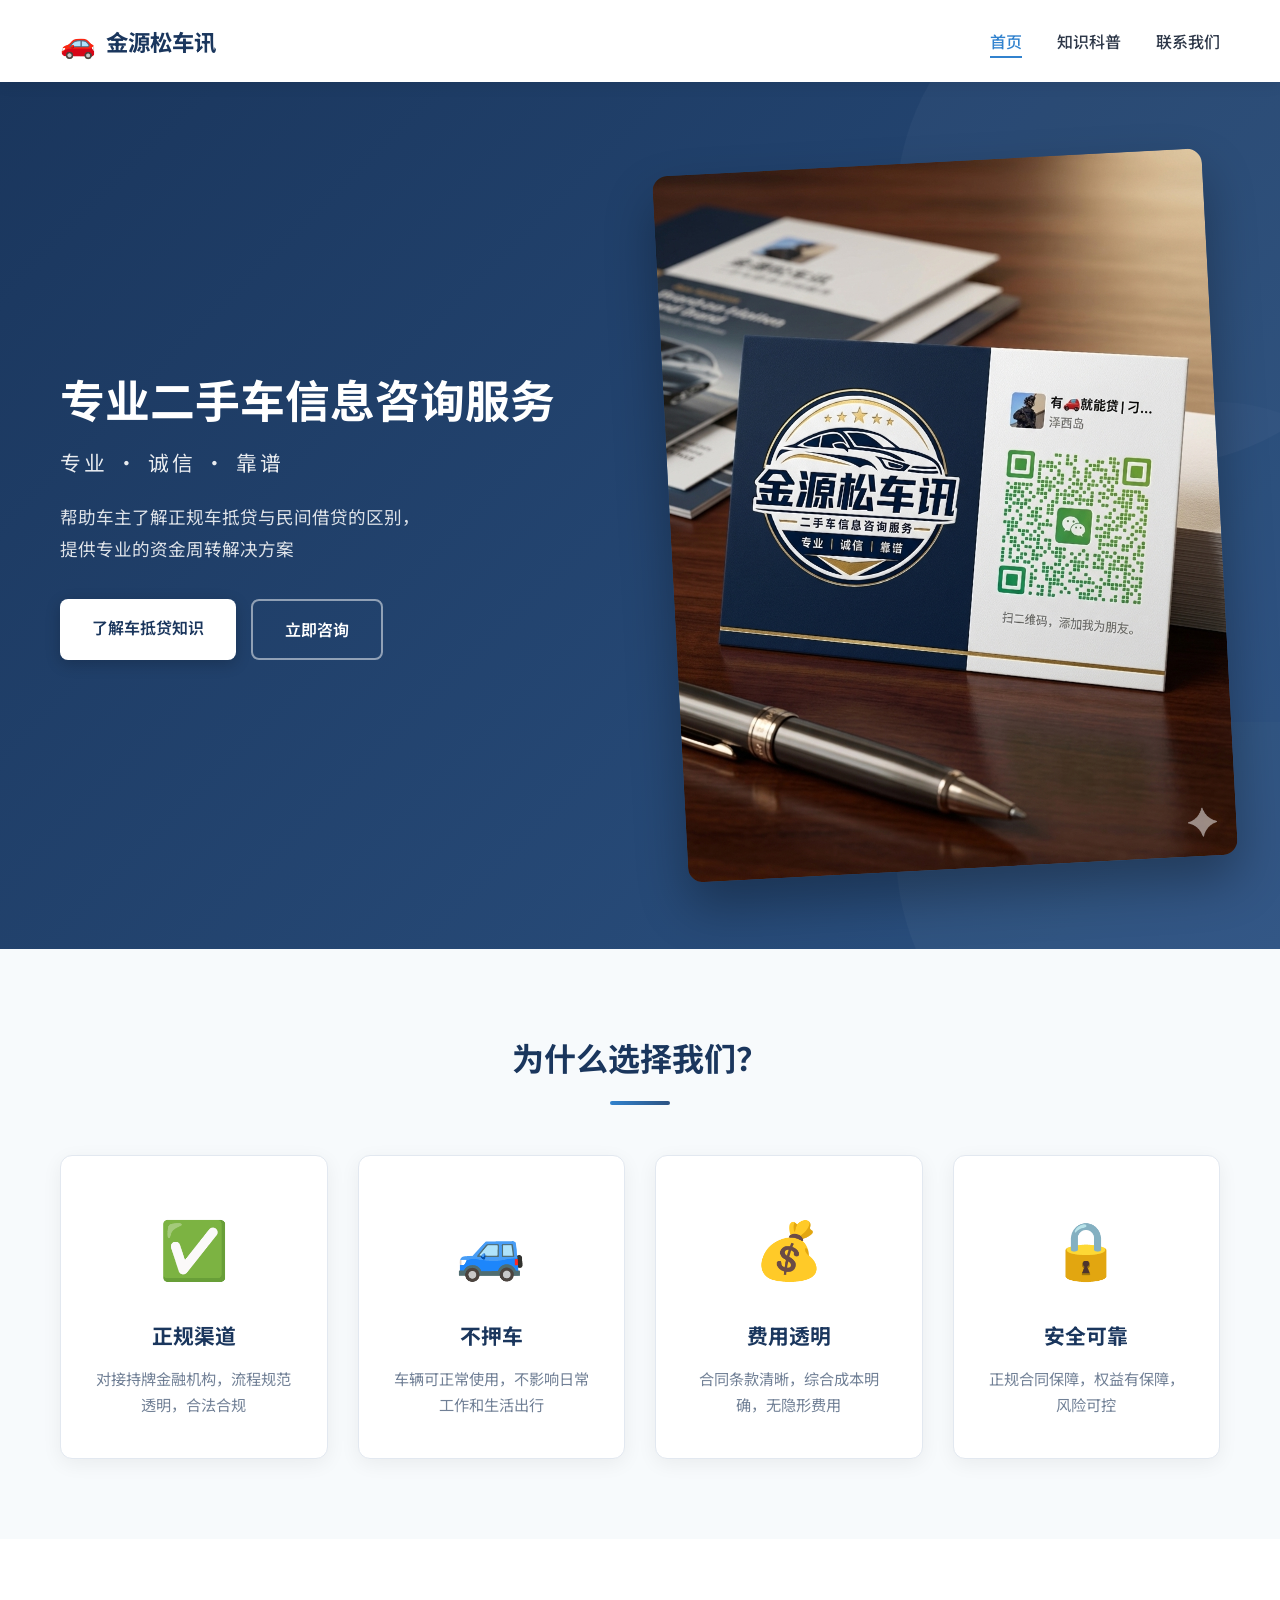
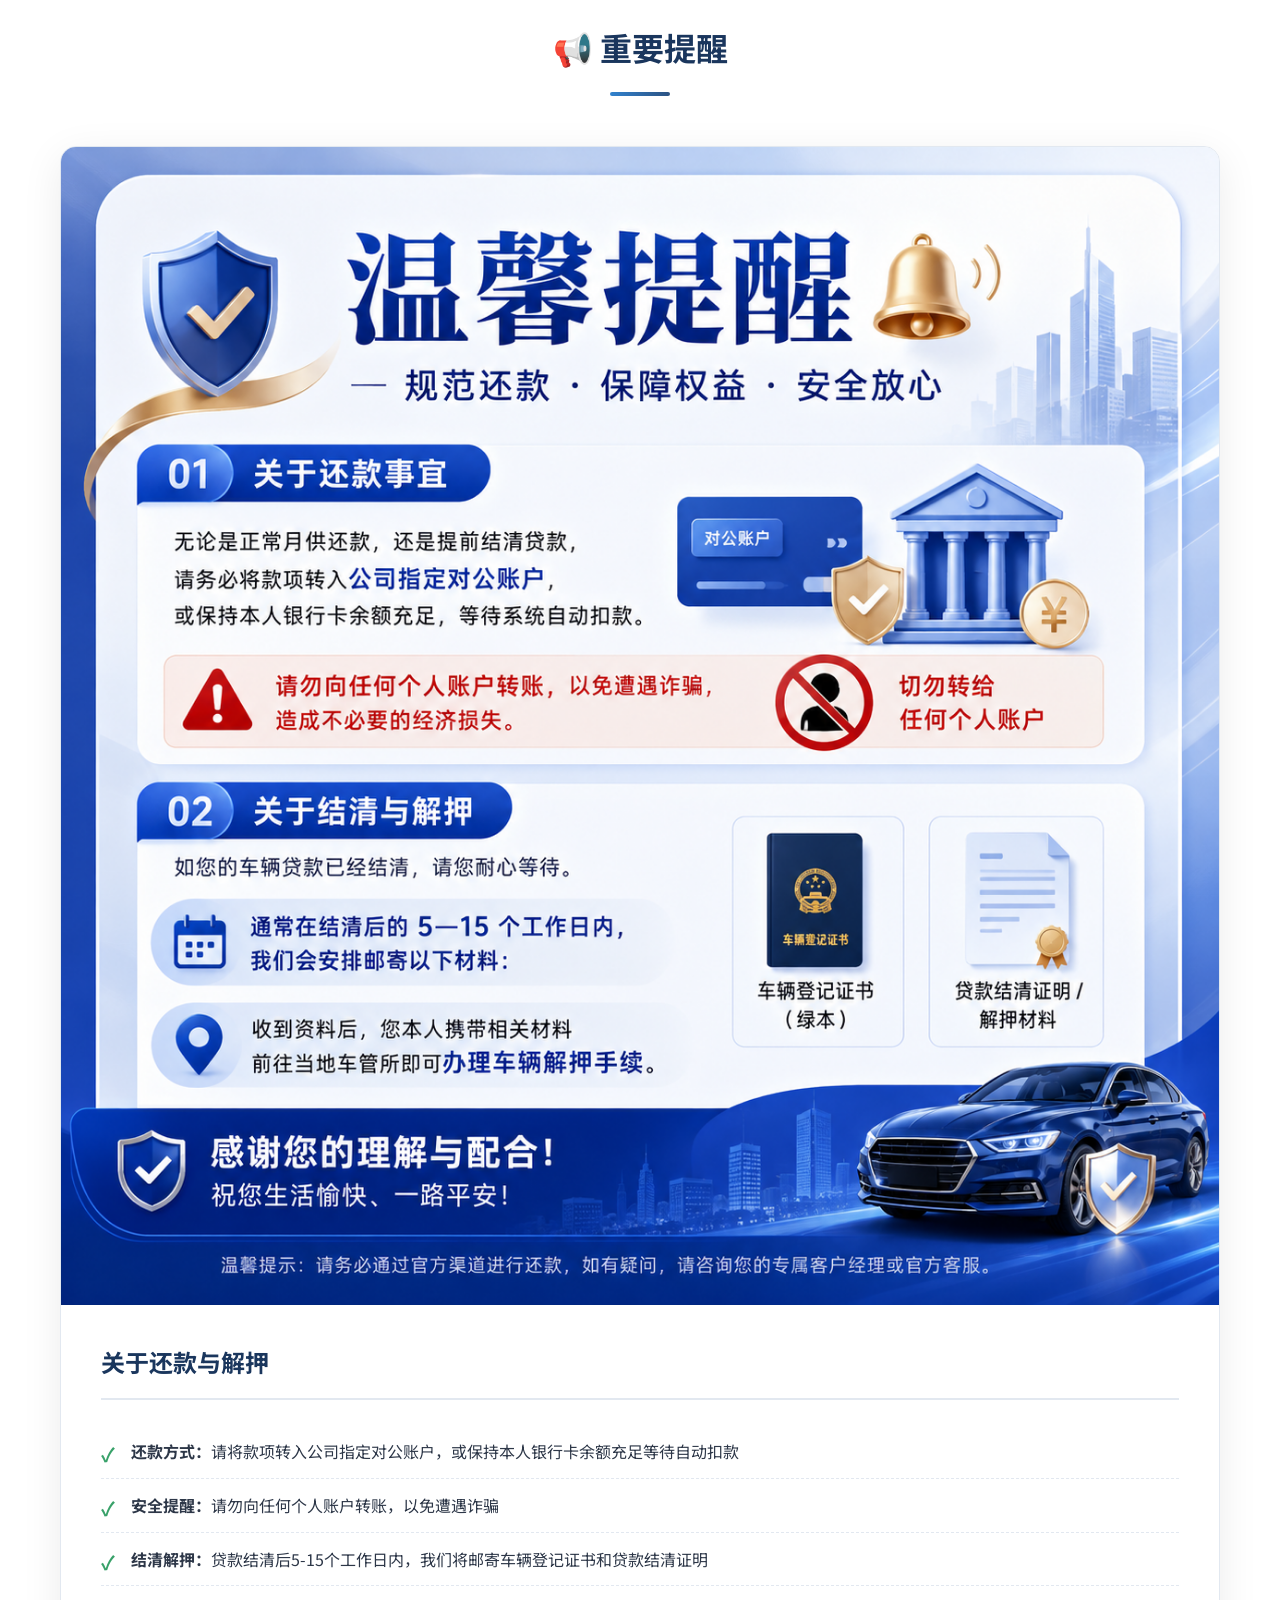
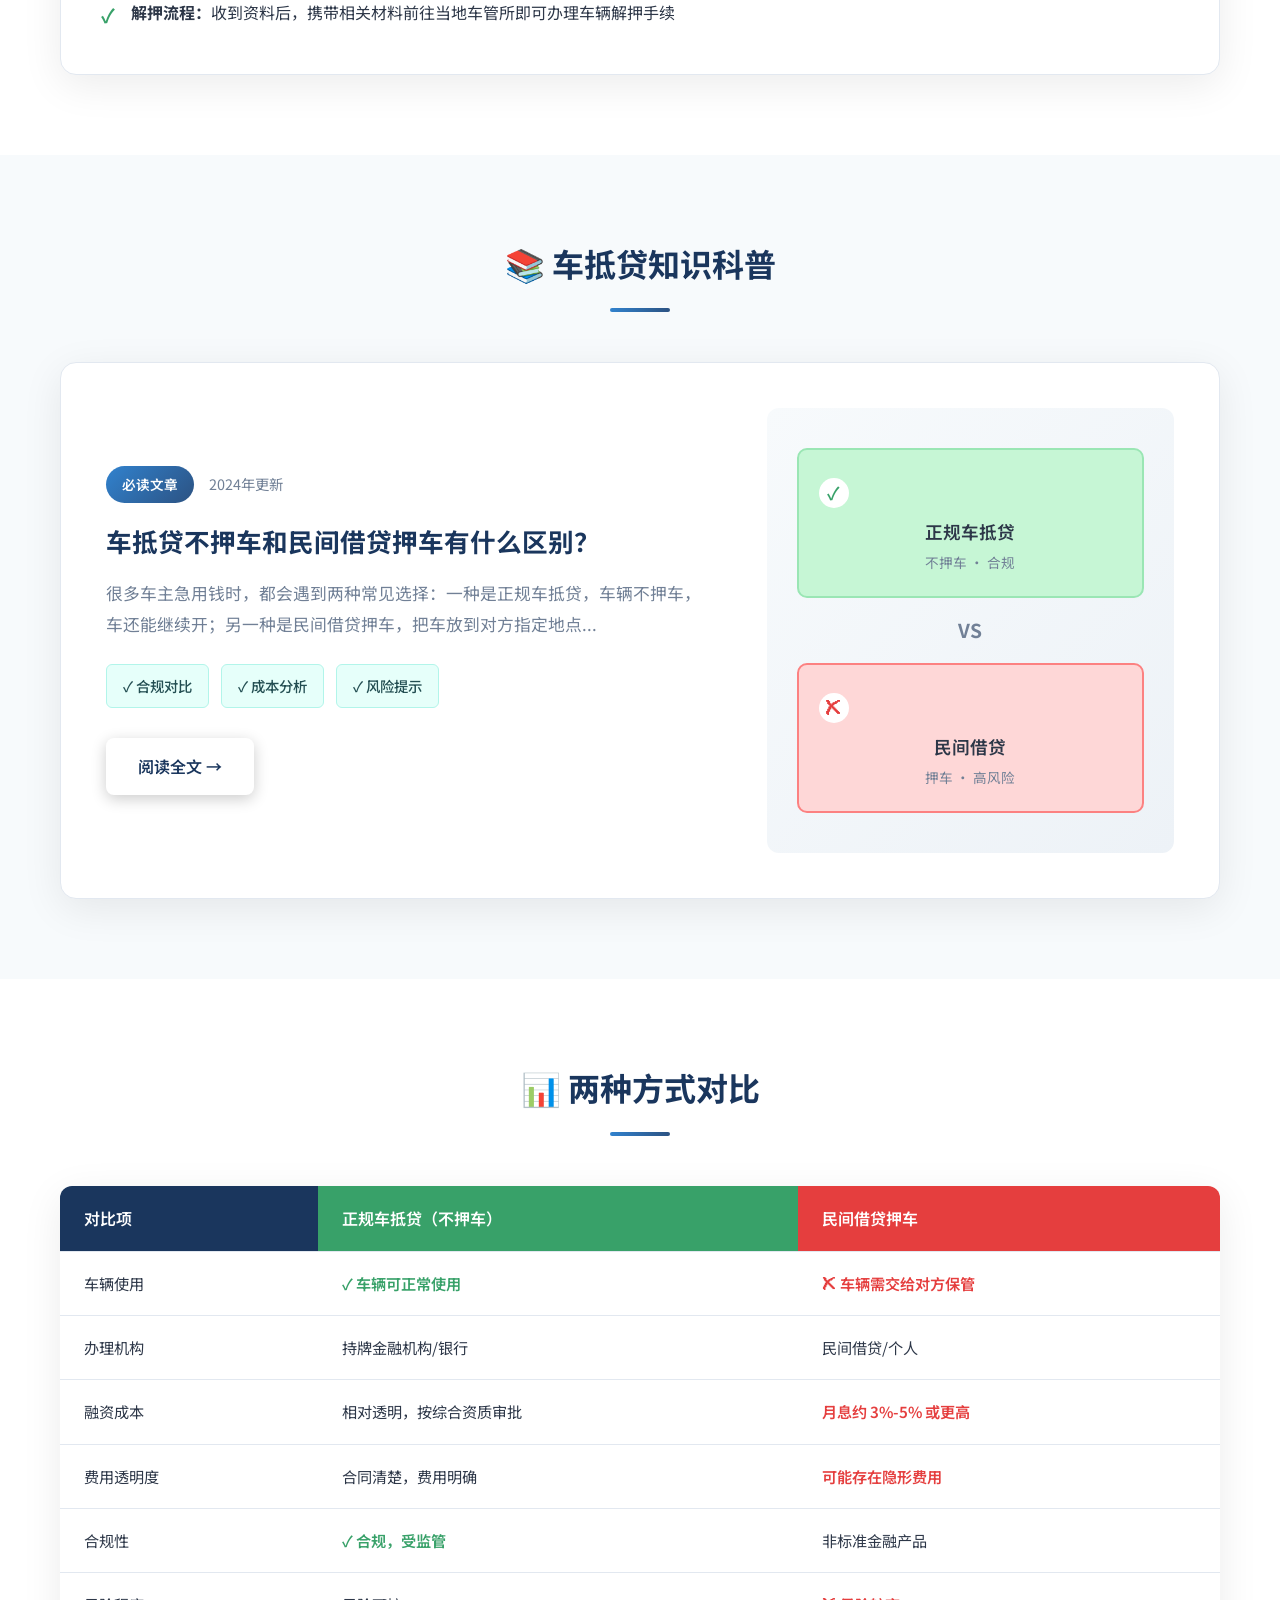
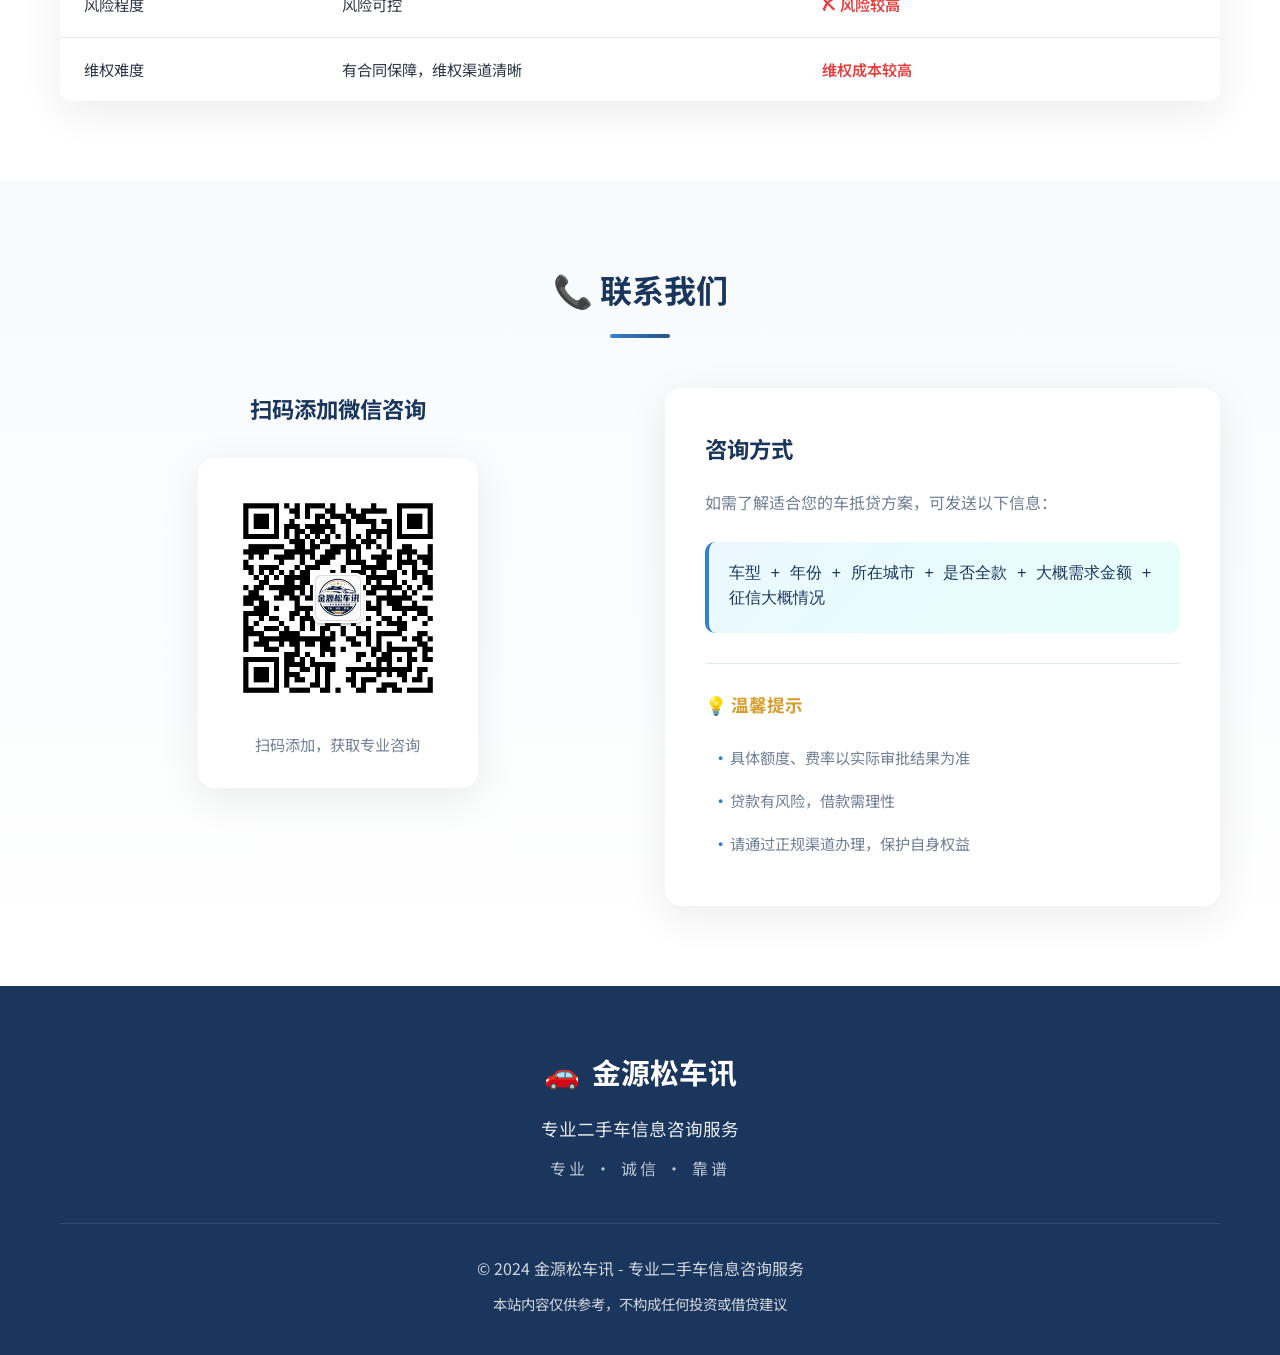
==== index.html @ e42b4a40 "feat: 重新设计网站，添加图片和优化排版 - 添加三张图片：名片、二维码、温馨提醒海报 - 重新设计首页布局，展示名片和二维码 - 新增重要提醒区域，展示还款和解押信息 - 优化整体视觉风格，统一" ====
<!DOCTYPE html>
<html lang="zh-CN">
<head>
    <meta charset="UTF-8">
    <meta name="viewport" content="width=device-width, initial-scale=1.0">
    <title>金源松车讯 - 专业二手车信息咨询服务</title>
    <link rel="stylesheet" href="style.css">
    <link rel="preconnect" href="https://fonts.googleapis.com">
    <link href="https://fonts.googleapis.com/css2?family=Noto+Sans+SC:wght@300;400;500;700&display=swap" rel="stylesheet">
</head>
<body>
    <!-- 导航栏 -->
    <nav class="navbar">
        <div class="container">
            <a href="index.html" class="logo">
                <span class="logo-icon">🚗</span>
                <span class="logo-text">金源松车讯</span>
            </a>
            <ul class="nav-links">
                <li><a href="index.html" class="active">首页</a></li>
                <li><a href="article.html">知识科普</a></li>
                <li><a href="#contact">联系我们</a></li>
            </ul>
        </div>
    </nav>

    <!-- Hero 区域 -->
    <header class="hero">
        <div class="container">
            <div class="hero-content">
                <div class="hero-text">
                    <h1>专业二手车信息咨询服务</h1>
                    <p class="hero-subtitle">专业 · 诚信 · 靠谱</p>
                    <p class="hero-desc">帮助车主了解正规车抵贷与民间借贷的区别，<br>提供专业的资金周转解决方案</p>
                    <div class="hero-buttons">
                        <a href="article.html" class="btn btn-primary">了解车抵贷知识</a>
                        <a href="#contact" class="btn btn-secondary">立即咨询</a>
                    </div>
                </div>
                <div class="hero-image">
                    <img src="images/business-card.png" alt="金源松车讯名片" class="business-card-img">
                </div>
            </div>
        </div>
    </header>

    <!-- 服务特色 -->
    <section class="features">
        <div class="container">
            <h2 class="section-title">为什么选择我们？</h2>
            <div class="feature-grid">
                <div class="feature-card">
                    <div class="feature-icon">✅</div>
                    <h3>正规渠道</h3>
                    <p>对接持牌金融机构，流程规范透明，合法合规</p>
                </div>
                <div class="feature-card">
                    <div class="feature-icon">🚙</div>
                    <h3>不押车</h3>
                    <p>车辆可正常使用，不影响日常工作和生活出行</p>
                </div>
                <div class="feature-card">
                    <div class="feature-icon">💰</div>
                    <h3>费用透明</h3>
                    <p>合同条款清晰，综合成本明确，无隐形费用</p>
                </div>
                <div class="feature-card">
                    <div class="feature-icon">🔒</div>
                    <h3>安全可靠</h3>
                    <p>正规合同保障，权益有保障，风险可控</p>
                </div>
            </div>
        </div>
    </section>

    <!-- 重要提醒 -->
    <section class="notice-section">
        <div class="container">
            <h2 class="section-title">📢 重要提醒</h2>
            <div class="notice-card">
                <img src="images/notice.png" alt="温馨提醒 - 规范还款保障权益" class="notice-image">
                <div class="notice-content">
                    <h3>关于还款与解押</h3>
                    <ul>
                        <li><strong>还款方式：</strong>请将款项转入公司指定对公账户，或保持本人银行卡余额充足等待自动扣款</li>
                        <li><strong>安全提醒：</strong>请勿向任何个人账户转账，以免遭遇诈骗</li>
                        <li><strong>结清解押：</strong>贷款结清后5-15个工作日内，我们将邮寄车辆登记证书和贷款结清证明</li>
                        <li><strong>解押流程：</strong>收到资料后，携带相关材料前往当地车管所即可办理车辆解押手续</li>
                    </ul>
                </div>
            </div>
        </div>
    </section>

    <!-- 知识科普 -->
    <section class="article-preview">
        <div class="container">
            <h2 class="section-title">📚 车抵贷知识科普</h2>
            <div class="article-card">
                <div class="article-content-wrapper">
                    <div class="article-text">
                        <div class="article-meta">
                            <span class="category">必读文章</span>
                            <span class="date">2024年更新</span>
                        </div>
                        <h3>车抵贷不押车和民间借贷押车有什么区别？</h3>
                        <p>很多车主急用钱时，都会遇到两种常见选择：一种是正规车抵贷，车辆不押车，车还能继续开；另一种是民间借贷押车，把车放到对方指定地点...</p>
                        <div class="article-highlights">
                            <span class="highlight-tag">✓ 合规对比</span>
                            <span class="highlight-tag">✓ 成本分析</span>
                            <span class="highlight-tag">✓ 风险提示</span>
                        </div>
                        <a href="article.html" class="btn btn-primary">阅读全文 →</a>
                    </div>
                    <div class="article-image">
                        <div class="comparison-preview">
                            <div class="compare-item good">
                                <span class="compare-icon">✓</span>
                                <span>正规车抵贷</span>
                                <small>不押车 · 合规</small>
                            </div>
                            <div class="vs-divider">VS</div>
                            <div class="compare-item bad">
                                <span class="compare-icon">✗</span>
                                <span>民间借贷</span>
                                <small>押车 · 高风险</small>
                            </div>
                        </div>
                    </div>
                </div>
            </div>
        </div>
    </section>

    <!-- 对比表格 -->
    <section class="comparison">
        <div class="container">
            <h2 class="section-title">📊 两种方式对比</h2>
            <div class="table-wrapper">
                <table class="compare-table">
                    <thead>
                        <tr>
                            <th>对比项</th>
                            <th class="highlight-green">正规车抵贷（不押车）</th>
                            <th class="highlight-red">民间借贷押车</th>
                        </tr>
                    </thead>
                    <tbody>
                        <tr>
                            <td>车辆使用</td>
                            <td class="highlight-green">✓ 车辆可正常使用</td>
                            <td class="highlight-red">✗ 车辆需交给对方保管</td>
                        </tr>
                        <tr>
                            <td>办理机构</td>
                            <td>持牌金融机构/银行</td>
                            <td>民间借贷/个人</td>
                        </tr>
                        <tr>
                            <td>融资成本</td>
                            <td>相对透明，按综合资质审批</td>
                            <td class="highlight-red">月息约 3%-5% 或更高</td>
                        </tr>
                        <tr>
                            <td>费用透明度</td>
                            <td>合同清楚，费用明确</td>
                            <td class="highlight-red">可能存在隐形费用</td>
                        </tr>
                        <tr>
                            <td>合规性</td>
                            <td class="highlight-green">✓ 合规，受监管</td>
                            <td>非标准金融产品</td>
                        </tr>
                        <tr>
                            <td>风险程度</td>
                            <td>风险可控</td>
                            <td class="highlight-red">✗ 风险较高</td>
                        </tr>
                        <tr>
                            <td>维权难度</td>
                            <td>有合同保障，维权渠道清晰</td>
                            <td class="highlight-red">维权成本较高</td>
                        </tr>
                    </tbody>
                </table>
            </div>
        </div>
    </section>

    <!-- 联系我们 -->
    <section id="contact" class="contact">
        <div class="container">
            <h2 class="section-title">📞 联系我们</h2>
            <div class="contact-wrapper">
                <div class="contact-info">
                    <h3>扫码添加微信咨询</h3>
                    <div class="qrcode-box">
                        <img src="images/qrcode.jpg" alt="微信二维码" class="qrcode-img">
                        <p class="qrcode-tip">扫码添加，获取专业咨询</p>
                    </div>
                </div>
                <div class="contact-form-box">
                    <h3>咨询方式</h3>
                    <p>如需了解适合您的车抵贷方案，可发送以下信息：</p>
                    <div class="info-template">
                        <code>车型 + 年份 + 所在城市 + 是否全款 + 大概需求金额 + 征信大概情况</code>
                    </div>
                    <div class="contact-tips">
                        <h4>💡 温馨提示</h4>
                        <ul>
                            <li>具体额度、费率以实际审批结果为准</li>
                            <li>贷款有风险，借款需理性</li>
                            <li>请通过正规渠道办理，保护自身权益</li>
                        </ul>
                    </div>
                </div>
            </div>
        </div>
    </section>

    <!-- 页脚 -->
    <footer class="footer">
        <div class="container">
            <div class="footer-content">
                <div class="footer-brand">
                    <span class="logo-icon">🚗</span>
                    <span class="logo-text">金源松车讯</span>
                </div>
                <p class="footer-desc">专业二手车信息咨询服务</p>
                <p class="footer-slogan">专业 · 诚信 · 靠谱</p>
            </div>
            <div class="footer-bottom">
                <p>&copy; 2024 金源松车讯 - 专业二手车信息咨询服务</p>
                <p class="footer-note">本站内容仅供参考，不构成任何投资或借贷建议</p>
            </div>
        </div>
    </footer>
</body>
</html>
---- style.css ----
/* 基础样式 */
* {
    margin: 0;
    padding: 0;
    box-sizing: border-box;
}

:root {
    --primary-color: #1a365d;
    --secondary-color: #2c5282;
    --accent-color: #3182ce;
    --success-color: #38a169;
    --danger-color: #e53e3e;
    --warning-color: #d69e2e;
    --text-color: #2d3748;
    --text-light: #718096;
    --bg-light: #f7fafc;
    --bg-white: #fff;
    --border-color: #e2e8f0;
    --gradient-start: #1a365d;
    --gradient-end: #2c5282;
}

body {
    font-family: 'Noto Sans SC', -apple-system, BlinkMacSystemFont, 'Segoe UI', Roboto, sans-serif;
    line-height: 1.8;
    color: var(--text-color);
    background-color: var(--bg-white);
}

.container {
    max-width: 1200px;
    margin: 0 auto;
    padding: 0 20px;
}

/* 导航栏 */
.navbar {
    background: var(--bg-white);
    box-shadow: 0 2px 15px rgba(0,0,0,0.08);
    position: sticky;
    top: 0;
    z-index: 1000;
}

.navbar .container {
    display: flex;
    justify-content: space-between;
    align-items: center;
    padding: 15px 20px;
}

.logo {
    display: flex;
    align-items: center;
    gap: 10px;
    text-decoration: none;
    font-size: 1.4rem;
    font-weight: 700;
    color: var(--primary-color);
}

.logo-icon {
    font-size: 1.8rem;
}

.nav-links {
    display: flex;
    list-style: none;
    gap: 35px;
}

.nav-links a {
    text-decoration: none;
    color: var(--text-color);
    font-weight: 500;
    font-size: 1rem;
    transition: color 0.3s;
    position: relative;
}

.nav-links a:hover,
.nav-links a.active {
    color: var(--accent-color);
}

.nav-links a::after {
    content: '';
    position: absolute;
    bottom: -5px;
    left: 0;
    width: 0;
    height: 2px;
    background: var(--accent-color);
    transition: width 0.3s;
}

.nav-links a:hover::after,
.nav-links a.active::after {
    width: 100%;
}

/* Hero 区域 */
.hero {
    background: linear-gradient(135deg, var(--gradient-start) 0%, var(--gradient-end) 100%);
    color: white;
    padding: 80px 0;
    position: relative;
    overflow: hidden;
}

.hero::before {
    content: '';
    position: absolute;
    top: 0;
    right: 0;
    width: 50%;
    height: 100%;
    background: url('data:image/svg+xml,<svg xmlns="http://www.w3.org/2000/svg" viewBox="0 0 100 100"><circle cx="80" cy="20" r="40" fill="rgba(255,255,255,0.03)"/><circle cx="90" cy="80" r="30" fill="rgba(255,255,255,0.02)"/></svg>');
    pointer-events: none;
}

.hero-content {
    display: grid;
    grid-template-columns: 1fr 1fr;
    gap: 60px;
    align-items: center;
    position: relative;
    z-index: 1;
}

.hero-text h1 {
    font-size: 2.8rem;
    margin-bottom: 15px;
    font-weight: 700;
    line-height: 1.3;
}

.hero-subtitle {
    font-size: 1.3rem;
    opacity: 0.9;
    margin-bottom: 20px;
    letter-spacing: 3px;
}

.hero-desc {
    font-size: 1.1rem;
    opacity: 0.85;
    margin-bottom: 35px;
    line-height: 1.8;
}

.hero-buttons {
    display: flex;
    gap: 15px;
    flex-wrap: wrap;
}

.hero-image {
    display: flex;
    justify-content: center;
    align-items: center;
}

.business-card-img {
    max-width: 100%;
    height: auto;
    border-radius: 15px;
    box-shadow: 0 25px 50px rgba(0,0,0,0.3);
    transform: rotate(-3deg);
    transition: transform 0.3s;
}

.business-card-img:hover {
    transform: rotate(0deg) scale(1.02);
}

/* 按钮 */
.btn {
    display: inline-block;
    padding: 14px 32px;
    border-radius: 8px;
    text-decoration: none;
    font-weight: 600;
    font-size: 1rem;
    transition: all 0.3s;
    cursor: pointer;
    border: none;
}

.btn-primary {
    background: white;
    color: var(--primary-color);
    box-shadow: 0 4px 15px rgba(0,0,0,0.2);
}

.btn-primary:hover {
    background: #f7fafc;
    transform: translateY(-2px);
    box-shadow: 0 6px 20px rgba(0,0,0,0.25);
}

.btn-secondary {
    background: transparent;
    color: white;
    border: 2px solid rgba(255,255,255,0.5);
}

.btn-secondary:hover {
    background: rgba(255,255,255,0.1);
    border-color: white;
}

/* 区域标题 */
.section-title {
    font-size: 2rem;
    color: var(--primary-color);
    text-align: center;
    margin-bottom: 50px;
    position: relative;
    font-weight: 700;
}

.section-title::after {
    content: '';
    display: block;
    width: 60px;
    height: 4px;
    background: linear-gradient(90deg, var(--accent-color), var(--secondary-color));
    margin: 15px auto 0;
    border-radius: 2px;
}

/* 特色区域 */
.features {
    padding: 80px 0;
    background: var(--bg-light);
}

.feature-grid {
    display: grid;
    grid-template-columns: repeat(auto-fit, minmax(260px, 1fr));
    gap: 30px;
}

.feature-card {
    background: white;
    padding: 40px 30px;
    border-radius: 12px;
    text-align: center;
    box-shadow: 0 5px 20px rgba(0,0,0,0.06);
    transition: all 0.3s;
    border: 1px solid var(--border-color);
}

.feature-card:hover {
    transform: translateY(-8px);
    box-shadow: 0 15px 40px rgba(0,0,0,0.1);
    border-color: var(--accent-color);
}

.feature-icon {
    font-size: 3.5rem;
    margin-bottom: 20px;
}

.feature-card h3 {
    color: var(--primary-color);
    margin-bottom: 12px;
    font-size: 1.3rem;
}

.feature-card p {
    color: var(--text-light);
    font-size: 0.95rem;
    line-height: 1.7;
}

/* 重要提醒区域 */
.notice-section {
    padding: 80px 0;
    background: white;
}

.notice-card {
    background: white;
    border-radius: 16px;
    overflow: hidden;
    box-shadow: 0 10px 40px rgba(0,0,0,0.08);
    border: 1px solid var(--border-color);
}

.notice-image {
    width: 100%;
    height: auto;
    display: block;
}

.notice-content {
    padding: 35px 40px;
}

.notice-content h3 {
    color: var(--primary-color);
    font-size: 1.5rem;
    margin-bottom: 25px;
    padding-bottom: 15px;
    border-bottom: 2px solid var(--border-color);
}

.notice-content ul {
    list-style: none;
    padding: 0;
}

.notice-content li {
    padding: 12px 0;
    padding-left: 30px;
    position: relative;
    border-bottom: 1px dashed var(--border-color);
}

.notice-content li:last-child {
    border-bottom: none;
}

.notice-content li::before {
    content: '✓';
    position: absolute;
    left: 0;
    color: var(--success-color);
    font-weight: bold;
    font-size: 1.2rem;
}

/* 知识科普区域 */
.article-preview {
    padding: 80px 0;
    background: var(--bg-light);
}

.article-card {
    background: white;
    border-radius: 16px;
    padding: 45px;
    box-shadow: 0 10px 40px rgba(0,0,0,0.08);
    border: 1px solid var(--border-color);
}

.article-content-wrapper {
    display: grid;
    grid-template-columns: 1.2fr 0.8fr;
    gap: 50px;
    align-items: center;
}

.article-meta {
    display: flex;
    gap: 15px;
    margin-bottom: 20px;
    align-items: center;
}

.category {
    background: linear-gradient(135deg, var(--accent-color), var(--secondary-color));
    color: white;
    padding: 6px 16px;
    border-radius: 20px;
    font-size: 0.85rem;
    font-weight: 600;
}

.date {
    color: var(--text-light);
    font-size: 0.9rem;
}

.article-text h3 {
    color: var(--primary-color);
    margin-bottom: 20px;
    font-size: 1.6rem;
    line-height: 1.4;
}

.article-text p {
    color: var(--text-light);
    margin-bottom: 25px;
    line-height: 1.8;
    font-size: 1.05rem;
}

.article-highlights {
    display: flex;
    gap: 12px;
    flex-wrap: wrap;
    margin-bottom: 30px;
}

.highlight-tag {
    background: #e6fffa;
    color: #234e52;
    padding: 8px 16px;
    border-radius: 6px;
    font-size: 0.9rem;
    font-weight: 500;
    border: 1px solid #b2f5ea;
}

.comparison-preview {
    background: linear-gradient(135deg, #f7fafc 0%, #edf2f7 100%);
    border-radius: 12px;
    padding: 30px;
    text-align: center;
}

.compare-item {
    padding: 20px;
    border-radius: 10px;
    margin: 10px 0;
}

.compare-item.good {
    background: #c6f6d5;
    border: 2px solid #9ae6b4;
}

.compare-item.bad {
    background: #fed7d7;
    border: 2px solid #fc8181;
}

.compare-icon {
    display: inline-block;
    width: 30px;
    height: 30px;
    border-radius: 50%;
    background: white;
    line-height: 30px;
    margin-right: 10px;
    font-weight: bold;
}

.compare-item.good .compare-icon {
    color: var(--success-color);
}

.compare-item.bad .compare-icon {
    color: var(--danger-color);
}

.compare-item span {
    font-weight: 600;
    font-size: 1.1rem;
    display: block;
    margin-top: 8px;
}

.compare-item small {
    color: var(--text-light);
    font-size: 0.85rem;
}

.vs-divider {
    font-size: 1.2rem;
    font-weight: 700;
    color: var(--text-light);
    margin: 15px 0;
}

/* 对比表格 */
.comparison {
    padding: 80px 0;
    background: white;
}

.table-wrapper {
    overflow-x: auto;
    border-radius: 12px;
    box-shadow: 0 10px 40px rgba(0,0,0,0.08);
}

.compare-table {
    width: 100%;
    border-collapse: collapse;
    background: white;
    font-size: 0.95rem;
}

.compare-table th,
.compare-table td {
    padding: 18px 24px;
    text-align: left;
    border-bottom: 1px solid var(--border-color);
}

.compare-table th {
    background: var(--primary-color);
    color: white;
    font-weight: 600;
    font-size: 1rem;
}

.compare-table th.highlight-green {
    background: var(--success-color);
}

.compare-table th.highlight-red {
    background: var(--danger-color);
}

.compare-table tbody tr:hover {
    background: #f7fafc;
}

.compare-table tbody tr:last-child td {
    border-bottom: none;
}

.compare-table td.highlight-green {
    color: var(--success-color);
    font-weight: 600;
}

.compare-table td.highlight-red {
    color: var(--danger-color);
    font-weight: 600;
}

/* 联系我们 */
.contact {
    padding: 80px 0;
    background: linear-gradient(180deg, var(--bg-light) 0%, white 100%);
}

.contact-wrapper {
    display: grid;
    grid-template-columns: 1fr 1fr;
    gap: 50px;
}

.contact-info {
    text-align: center;
}

.contact-info h3 {
    color: var(--primary-color);
    margin-bottom: 30px;
    font-size: 1.4rem;
}

.qrcode-box {
    background: white;
    padding: 30px;
    border-radius: 16px;
    box-shadow: 0 10px 40px rgba(0,0,0,0.08);
    display: inline-block;
}

.qrcode-img {
    width: 220px;
    height: 220px;
    border-radius: 12px;
}

.qrcode-tip {
    margin-top: 15px;
    color: var(--text-light);
    font-size: 0.95rem;
}

.contact-form-box {
    background: white;
    padding: 40px;
    border-radius: 16px;
    box-shadow: 0 10px 40px rgba(0,0,0,0.08);
}

.contact-form-box h3 {
    color: var(--primary-color);
    margin-bottom: 20px;
    font-size: 1.4rem;
}

.contact-form-box p {
    color: var(--text-light);
    margin-bottom: 20px;
}

.info-template {
    background: linear-gradient(135deg, #ebf8ff 0%, #e6fffa 100%);
    padding: 20px;
    border-radius: 10px;
    margin: 25px 0;
    border-left: 4px solid var(--accent-color);
}

.info-template code {
    color: var(--primary-color);
    font-size: 1rem;
    font-weight: 500;
    display: block;
    line-height: 1.6;
}

.contact-tips {
    margin-top: 30px;
    padding-top: 25px;
    border-top: 1px solid var(--border-color);
}

.contact-tips h4 {
    color: var(--warning-color);
    margin-bottom: 15px;
    font-size: 1.1rem;
}

.contact-tips ul {
    list-style: none;
    padding: 0;
}

.contact-tips li {
    padding: 8px 0;
    padding-left: 25px;
    position: relative;
    color: var(--text-light);
    font-size: 0.95rem;
}

.contact-tips li::before {
    content: '•';
    position: absolute;
    left: 8px;
    color: var(--accent-color);
    font-weight: bold;
}

/* 页脚 */
.footer {
    background: var(--primary-color);
    color: white;
    padding: 60px 0 30px;
}

.footer-content {
    text-align: center;
    margin-bottom: 40px;
}

.footer-brand {
    display: flex;
    align-items: center;
    justify-content: center;
    gap: 12px;
    font-size: 1.8rem;
    font-weight: 700;
    margin-bottom: 15px;
}

.footer-desc {
    font-size: 1.1rem;
    opacity: 0.9;
    margin-bottom: 10px;
}

.footer-slogan {
    font-size: 1rem;
    opacity: 0.7;
    letter-spacing: 3px;
}

.footer-bottom {
    text-align: center;
    padding-top: 30px;
    border-top: 1px solid rgba(255,255,255,0.1);
}

.footer-bottom p {
    margin-bottom: 8px;
    opacity: 0.8;
}

.footer-note {
    opacity: 0.6;
    font-size: 0.9rem;
}

/* 文章页面样式 */
.article-header {
    background: linear-gradient(135deg, var(--gradient-start) 0%, var(--gradient-end) 100%);
    color: white;
    padding: 60px 0 50px;
}

.article-header h1 {
    font-size: 2rem;
    margin-bottom: 10px;
    font-weight: 700;
}

.article-header p {
    font-size: 1.2rem;
    opacity: 0.9;
}

.article-content {
    padding: 60px 0;
    background: white;
}

.article-content .container {
    max-width: 850px;
}

.article-content h2 {
    color: var(--primary-color);
    font-size: 1.6rem;
    margin: 50px 0 25px;
    padding-bottom: 12px;
    border-bottom: 3px solid var(--accent-color);
    font-weight: 700;
}

.article-content h3 {
    color: var(--secondary-color);
    font-size: 1.25rem;
    margin: 35px 0 18px;
    font-weight: 600;
}

.article-content p {
    margin-bottom: 20px;
    text-align: justify;
    line-height: 1.9;
    color: var(--text-color);
    font-size: 1.05rem;
}

.article-content ul,
.article-content ol {
    margin: 25px 0;
    padding-left: 35px;
}

.article-content li {
    margin-bottom: 12px;
    line-height: 1.8;
}

.highlight-box {
    background: linear-gradient(135deg, #ebf8ff 0%, #e6fffa 100%);
    border-left: 4px solid var(--accent-color);
    padding: 20px 25px;
    margin: 25px 0;
    border-radius: 0 10px 10px 0;
    font-size: 1.05rem;
}

.warning-box {
    background: linear-gradient(135deg, #fffaf0 0%, #fefcbf 100%);
    border-left: 4px solid var(--warning-color);
    padding: 20px 25px;
    margin: 25px 0;
    border-radius: 0 10px 10px 0;
    font-size: 1.05rem;
}

.danger-box {
    background: linear-gradient(135deg, #fff5f5 0%, #fed7d7 100%);
    border-left: 4px solid var(--danger-color);
    padding: 20px 25px;
    margin: 25px 0;
    border-radius: 0 10px 10px 0;
    font-size: 1.05rem;
}

/* 响应式设计 */
@media (max-width: 992px) {
    .hero-content {
        grid-template-columns: 1fr;
        text-align: center;
    }
    
    .hero-text h1 {
        font-size: 2.2rem;
    }
    
    .hero-image {
        order: -1;
    }
    
    .business-card-img {
        max-width: 300px;
    }
    
    .article-content-wrapper {
        grid-template-columns: 1fr;
    }
    
    .contact-wrapper {
        grid-template-columns: 1fr;
    }
    
    .contact-info {
        order: 2;
    }
}

@media (max-width: 768px) {
    .nav-links {
        gap: 20px;
    }
    
    .nav-links a {
        font-size: 0.9rem;
    }
    
    .hero {
        padding: 60px 0;
    }
    
    .hero-text h1 {
        font-size: 1.8rem;
    }
    
    .section-title {
        font-size: 1.6rem;
    }
    
    .feature-grid {
        grid-template-columns: 1fr;
    }
    
    .article-card {
        padding: 30px 25px;
    }
    
    .compare-table {
        font-size: 0.85rem;
    }
    
    .compare-table th,
    .compare-table td {
        padding: 12px 15px;
    }
    
    .footer-brand {
        font-size: 1.5rem;
    }
}

@media (max-width: 480px) {
    .hero-buttons {
        flex-direction: column;
    }
    
    .btn {
        width: 100%;
        text-align: center;
    }
    
    .article-highlights {
        flex-direction: column;
    }
    
    .highlight-tag {
        text-align: center;
    }
}
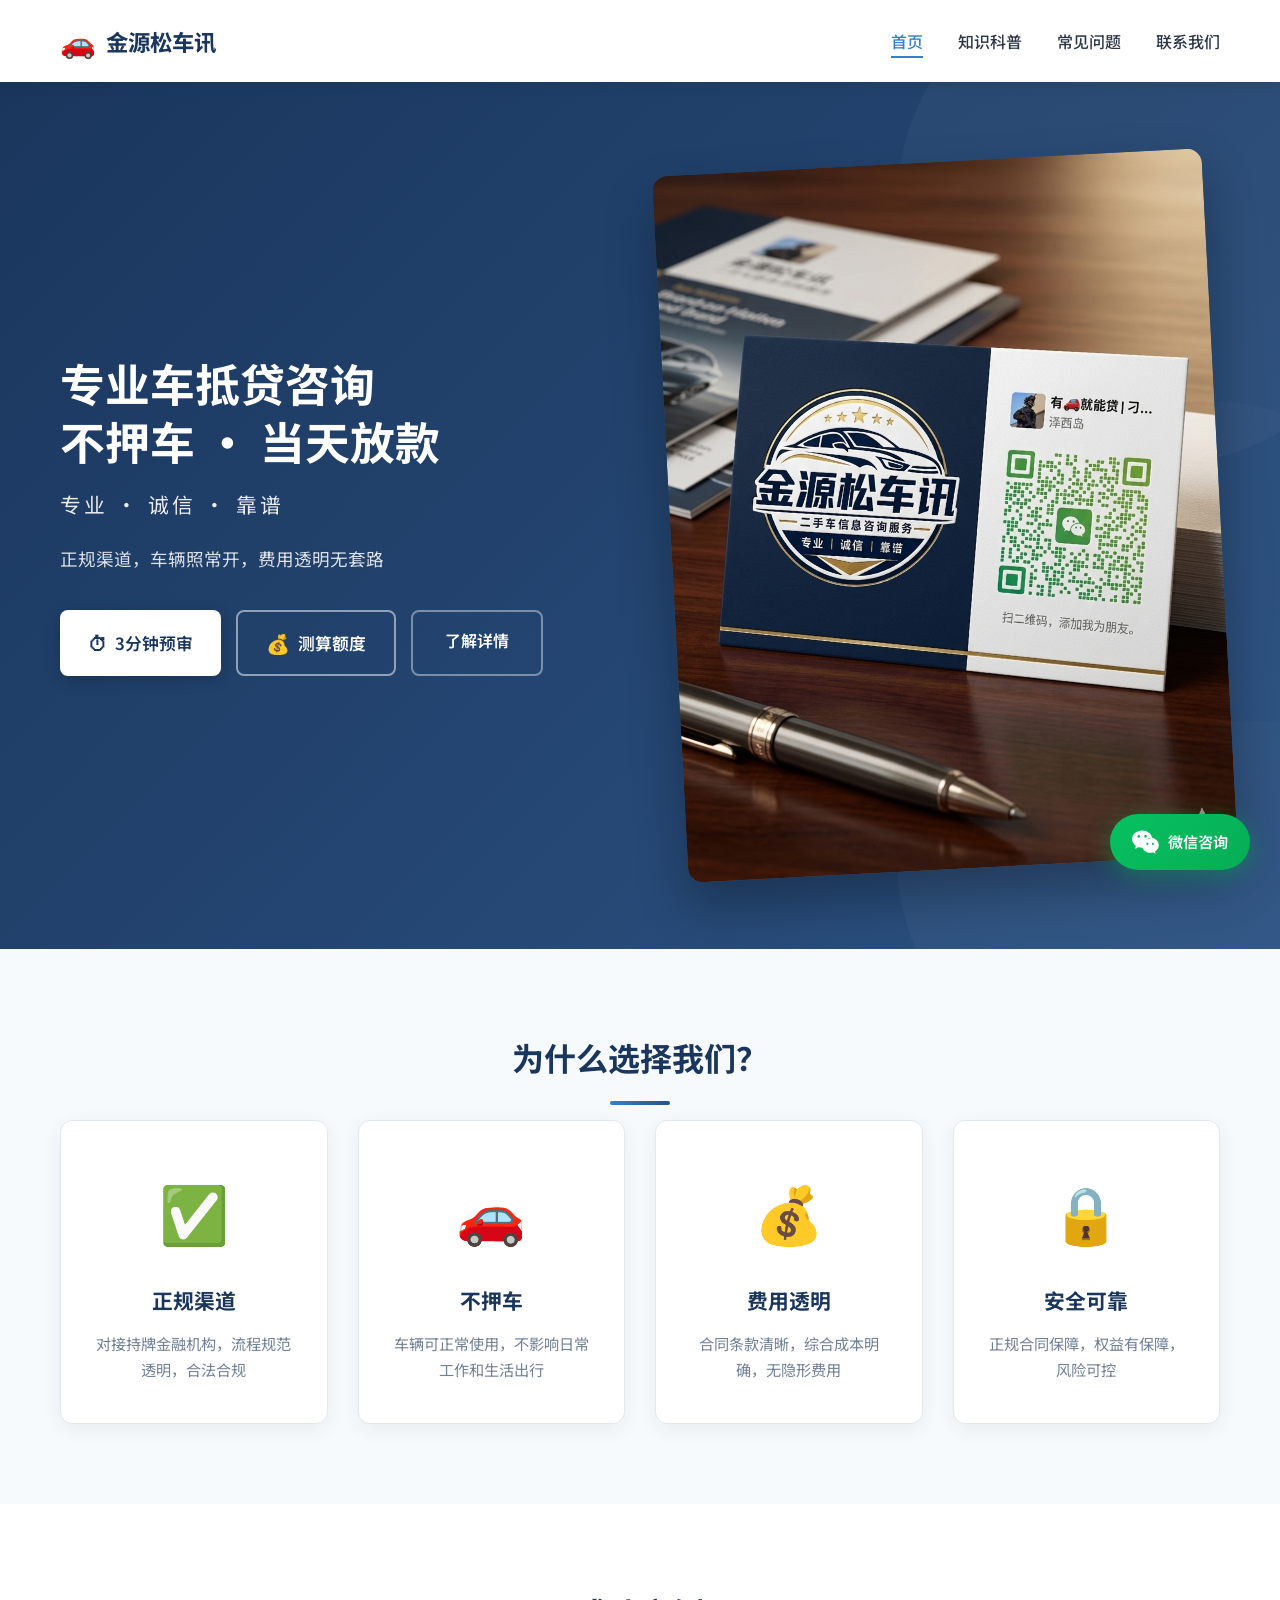
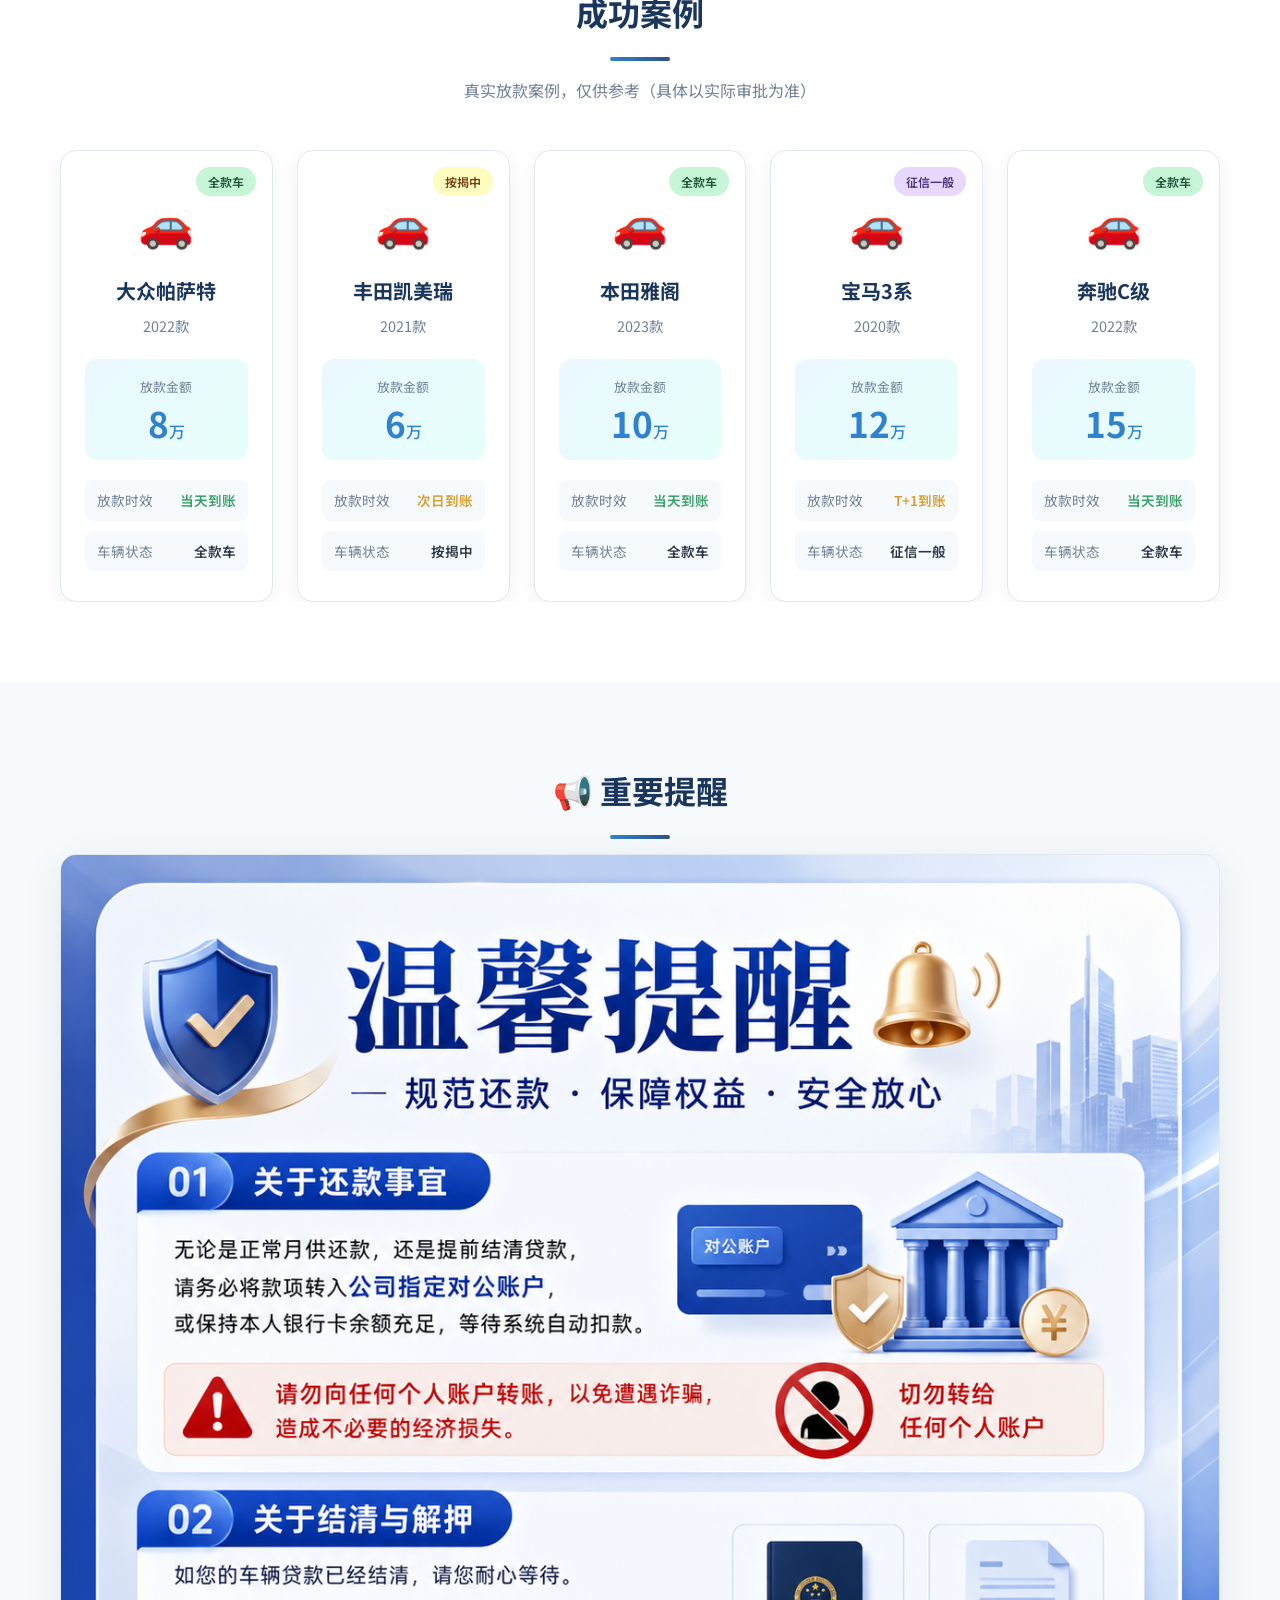
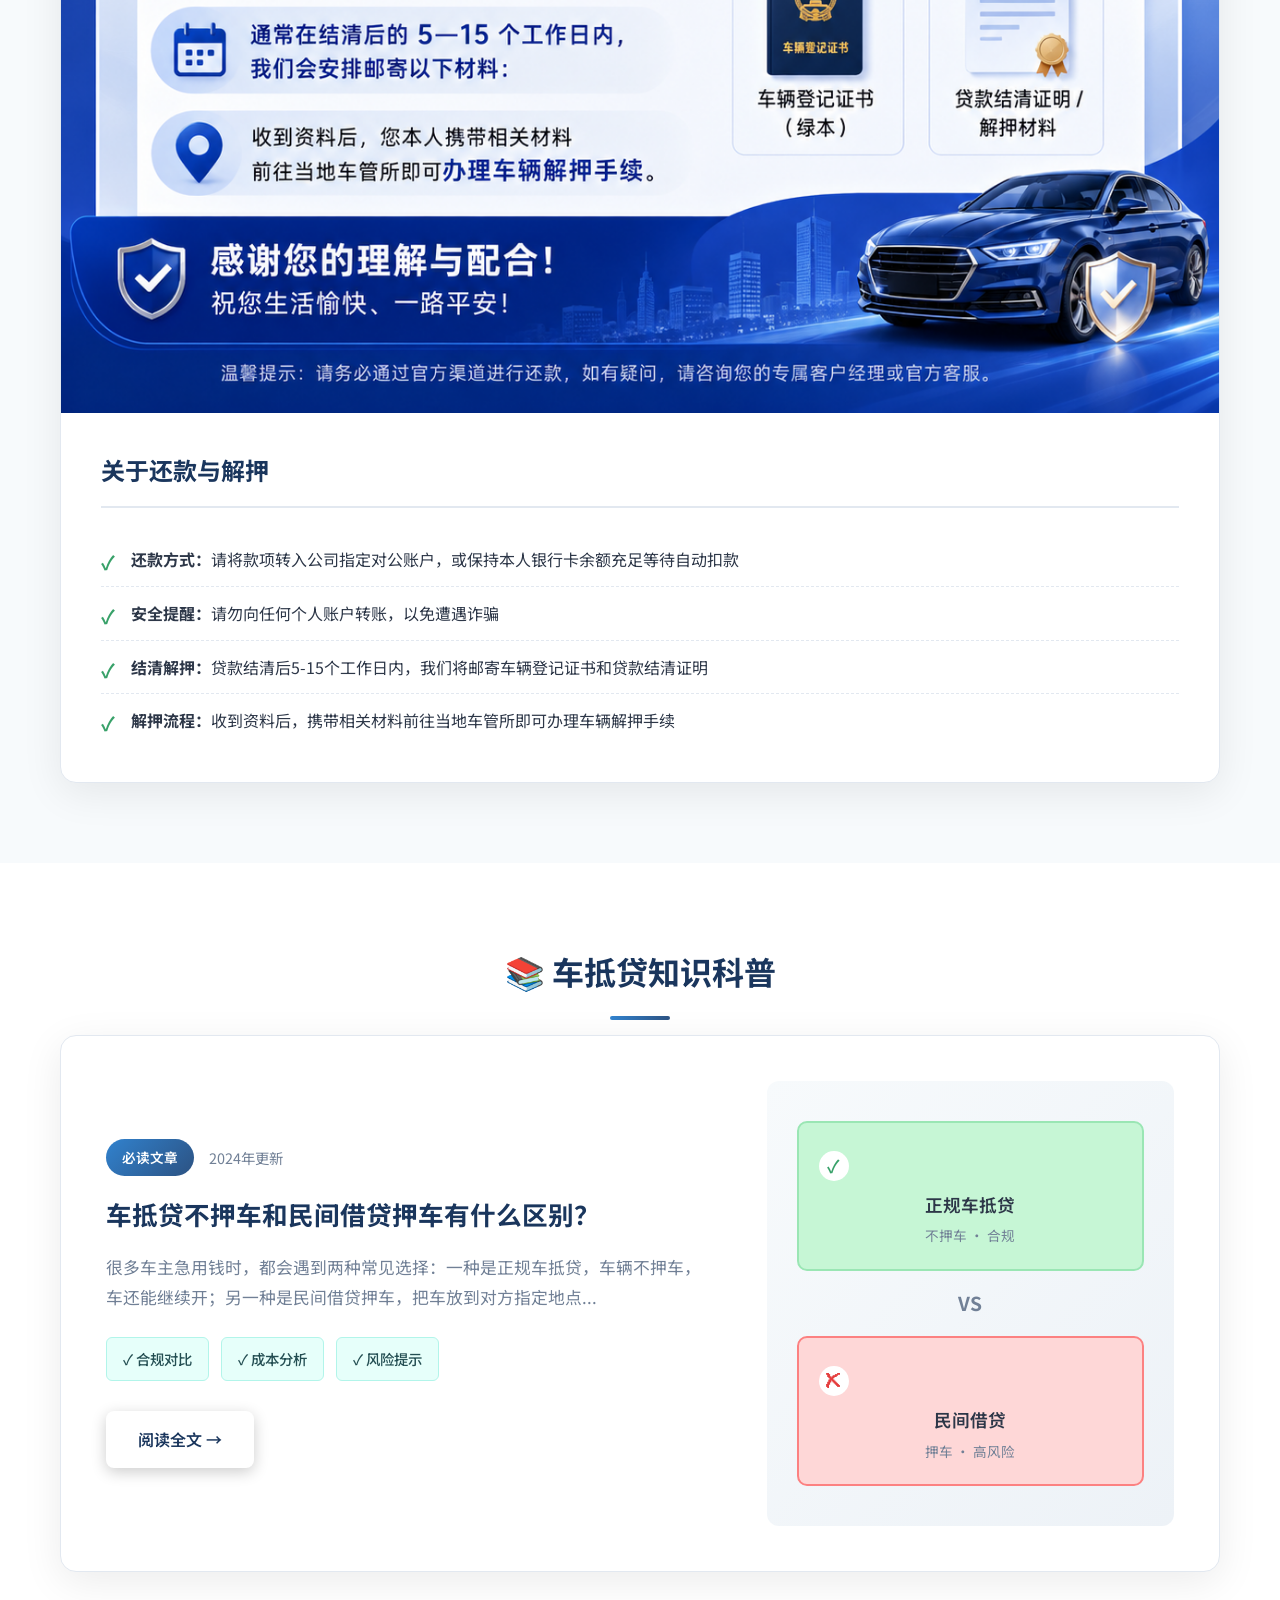
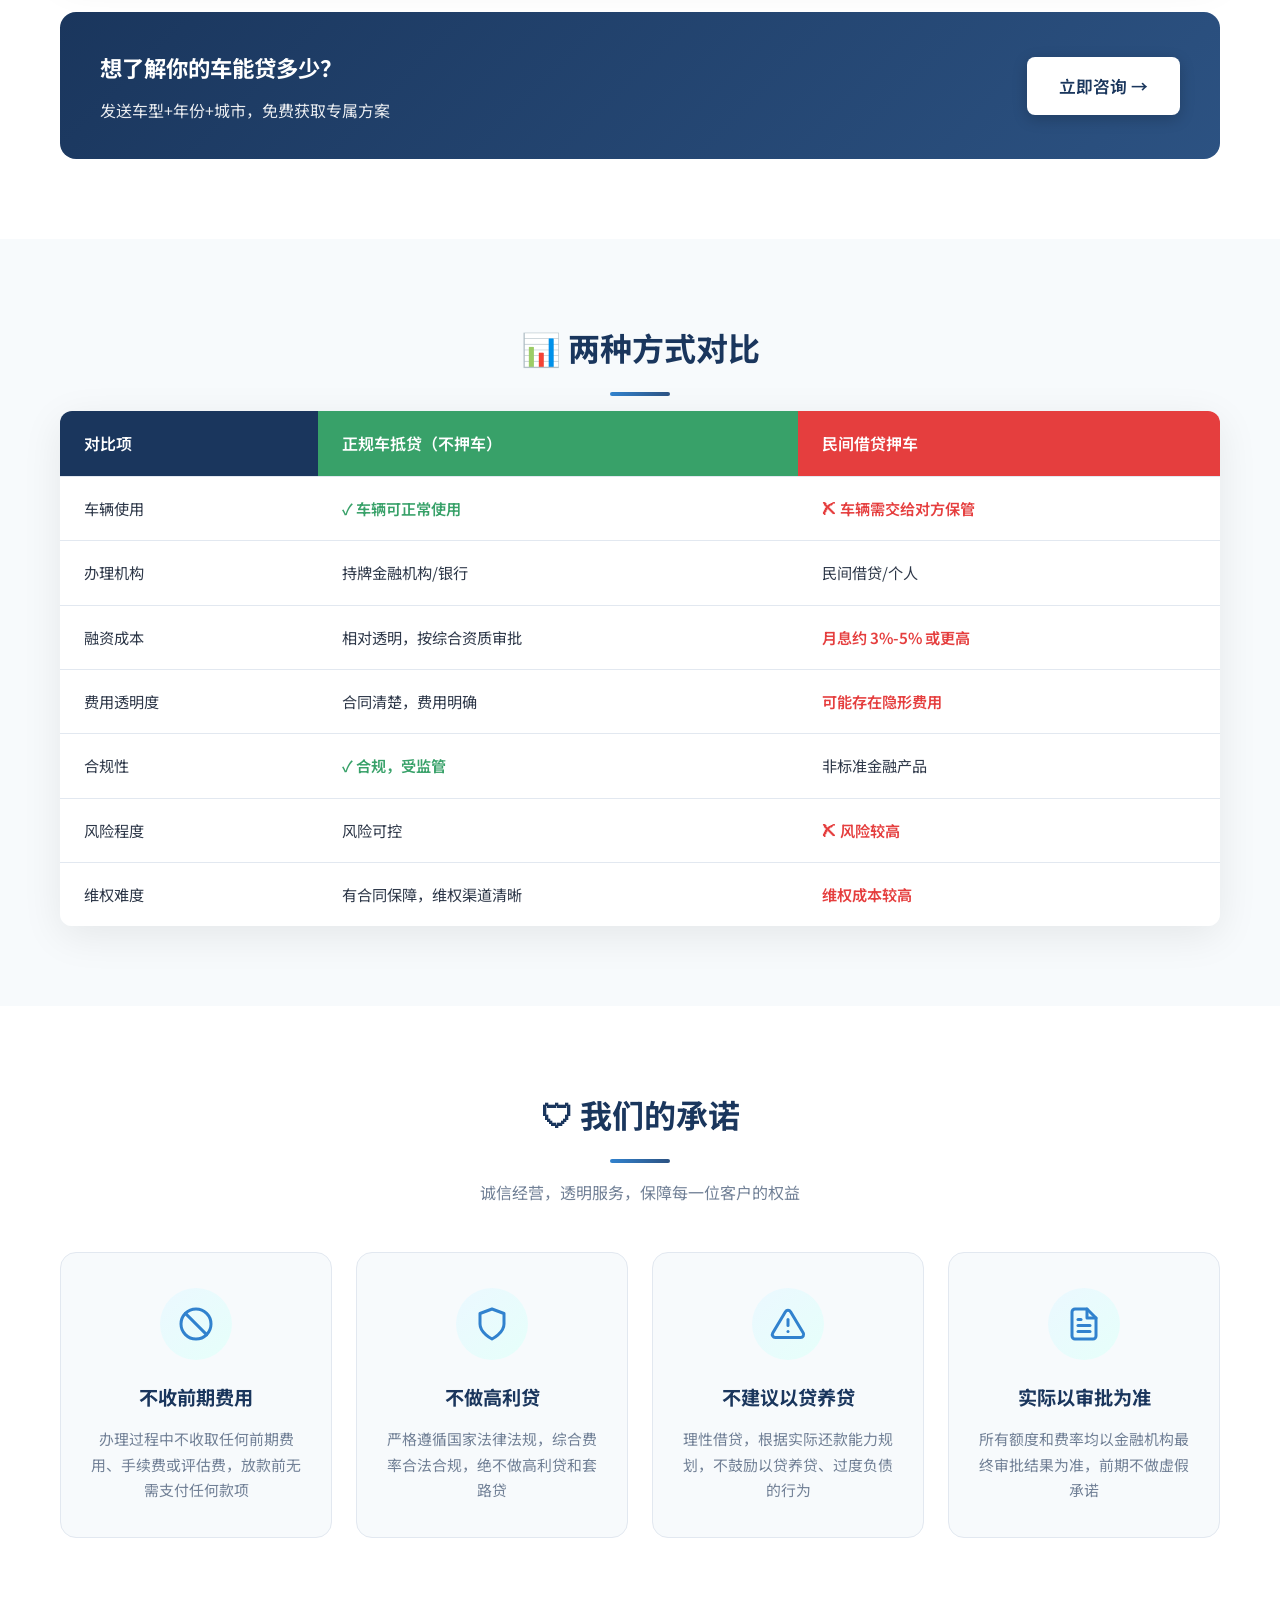
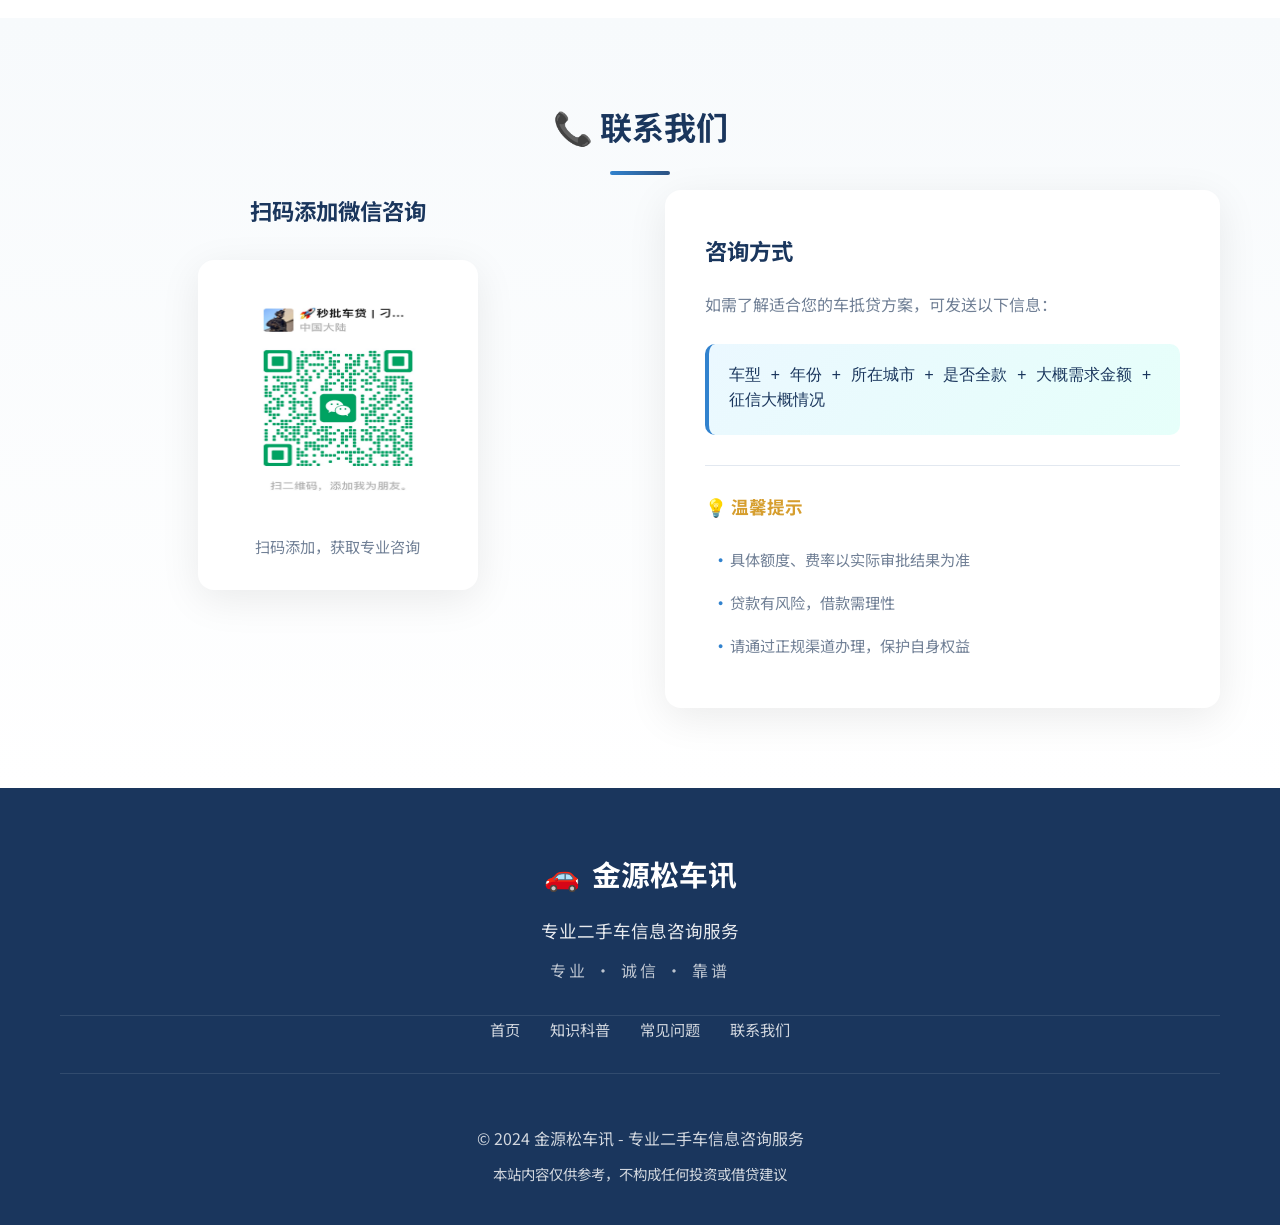
==== commit eadd81ff: "feat: 全面优化网站 - 转化按钮/案例/SEO/风险声明/手机端 1. 首页增加核心转化按钮（悬浮微信咨询+CTA区域） 2. 新增5个真实成功案例展示（横向滚动卡片） 3. 新增FAQ常见问题" ====
--- a/index.html
+++ b/index.html
@@ -3,7 +3,67 @@
 <head>
     <meta charset="UTF-8">
     <meta name="viewport" content="width=device-width, initial-scale=1.0">
-    <title>金源松车讯 - 专业二手车信息咨询服务</title>
+    <title>金源松车讯 - 专业车抵贷知识科普与咨询服务</title>
+
+    <!-- SEO Meta -->
+    <meta name="description" content="金源松车讯提供专业车抵贷知识科普与咨询服务，帮助车主了解正规车抵贷与民间借贷的区别，提供合规透明的资金周转解决方案。不押车、费用透明、当天放款。">
+    <meta name="keywords" content="车抵贷,不押车贷款,汽车抵押贷款,二手车贷款,资金周转,车贷咨询,正规车抵贷,民间借贷区别,车辆抵押,贷款知识科普">
+    <meta name="author" content="金源松车讯">
+    <meta name="robots" content="index, follow">
+
+    <!-- Open Graph -->
+    <meta property="og:type" content="website">
+    <meta property="og:title" content="金源松车讯 - 专业车抵贷知识科普与咨询服务">
+    <meta property="og:description" content="专业 · 诚信 · 靠谱。帮助车主了解正规车抵贷知识，提供合规透明的资金周转解决方案。不押车、费用透明、当天放款。">
+    <meta property="og:url" content="https://www.jinyuansong.com/">
+    <meta property="og:site_name" content="金源松车讯">
+    <meta property="og:locale" content="zh_CN">
+    <meta property="og:image" content="images/business-card.png">
+    <meta property="og:image:alt" content="金源松车讯名片">
+
+    <!-- Structured Data (JSON-LD) -->
+    <script type="application/ld+json">
+    {
+        "@context": "https://schema.org",
+        "@type": "FinancialService",
+        "name": "金源松车讯",
+        "description": "专业二手车信息咨询服务，提供车抵贷知识科普与合规资金周转解决方案。",
+        "url": "https://www.jinyuansong.com/",
+        "logo": "images/business-card.png",
+        "slogan": "专业 · 诚信 · 靠谱",
+        "serviceType": "二手车信息咨询、车抵贷知识科普",
+        "areaServed": {
+            "@type": "Country",
+            "name": "中国"
+        },
+        "sameAs": []
+    }
+    </script>
+    <script type="application/ld+json">
+    {
+        "@context": "https://schema.org",
+        "@type": "FAQPage",
+        "mainEntity": [
+            {
+                "@type": "Question",
+                "name": "车抵贷不押车和民间借贷押车有什么区别？",
+                "acceptedAnswer": {
+                    "@type": "Answer",
+                    "text": "正规车抵贷不押车，车辆可正常使用，对接持牌金融机构，流程规范透明；民间借贷押车需将车辆交给对方保管，费用较高且风险较大。"
+                }
+            },
+            {
+                "@type": "Question",
+                "name": "车抵贷需要什么条件？",
+                "acceptedAnswer": {
+                    "@type": "Answer",
+                    "text": "一般需要本人名下车辆、车辆登记证书（绿本）、身份证、驾驶证等。具体条件以实际审批为准。"
+                }
+            }
+        ]
+    }
+    </script>
+
     <link rel="stylesheet" href="style.css">
     <link rel="preconnect" href="https://fonts.googleapis.com">
     <link href="https://fonts.googleapis.com/css2?family=Noto+Sans+SC:wght@300;400;500;700&display=swap" rel="stylesheet">
@@ -13,12 +73,13 @@
     <nav class="navbar">
         <div class="container">
             <a href="index.html" class="logo">
-                <span class="logo-icon">🚗</span>
+                <span class="logo-icon">&#x1F697;</span>
                 <span class="logo-text">金源松车讯</span>
             </a>
             <ul class="nav-links">
                 <li><a href="index.html" class="active">首页</a></li>
                 <li><a href="article.html">知识科普</a></li>
+                <li><a href="faq.html">常见问题</a></li>
                 <li><a href="#contact">联系我们</a></li>
             </ul>
         </div>
@@ -29,12 +90,17 @@
         <div class="container">
             <div class="hero-content">
                 <div class="hero-text">
-                    <h1>专业二手车信息咨询服务</h1>
+                    <h1>专业车抵贷咨询<br>不押车 · 当天放款</h1>
                     <p class="hero-subtitle">专业 · 诚信 · 靠谱</p>
-                    <p class="hero-desc">帮助车主了解正规车抵贷与民间借贷的区别，<br>提供专业的资金周转解决方案</p>
+                    <p class="hero-desc">正规渠道，车辆照常开，费用透明无套路</p>
                     <div class="hero-buttons">
-                        <a href="article.html" class="btn btn-primary">了解车抵贷知识</a>
-                        <a href="#contact" class="btn btn-secondary">立即咨询</a>
+                        <a href="#contact" class="btn btn-primary btn-hero-action">
+                            <span class="btn-icon">&#9201;</span> 3分钟预审
+                        </a>
+                        <a href="#contact" class="btn btn-secondary btn-hero-action">
+                            <span class="btn-icon">&#128176;</span> 测算额度
+                        </a>
+                        <a href="article.html" class="btn btn-outline-white">了解详情</a>
                     </div>
                 </div>
                 <div class="hero-image">
@@ -50,22 +116,22 @@
             <h2 class="section-title">为什么选择我们？</h2>
             <div class="feature-grid">
                 <div class="feature-card">
-                    <div class="feature-icon">✅</div>
+                    <div class="feature-icon">&#9989;</div>
                     <h3>正规渠道</h3>
                     <p>对接持牌金融机构，流程规范透明，合法合规</p>
                 </div>
                 <div class="feature-card">
-                    <div class="feature-icon">🚙</div>
+                    <div class="feature-icon">&#128663;</div>
                     <h3>不押车</h3>
                     <p>车辆可正常使用，不影响日常工作和生活出行</p>
                 </div>
                 <div class="feature-card">
-                    <div class="feature-icon">💰</div>
+                    <div class="feature-icon">&#128176;</div>
                     <h3>费用透明</h3>
                     <p>合同条款清晰，综合成本明确，无隐形费用</p>
                 </div>
                 <div class="feature-card">
-                    <div class="feature-icon">🔒</div>
+                    <div class="feature-icon">&#128274;</div>
                     <h3>安全可靠</h3>
                     <p>正规合同保障，权益有保障，风险可控</p>
                 </div>
@@ -73,10 +139,122 @@
         </div>
     </section>
 
+    <!-- 成功案例 -->
+    <section class="cases" id="cases">
+        <div class="container">
+            <h2 class="section-title">成功案例</h2>
+            <p class="section-subtitle">真实放款案例，仅供参考（具体以实际审批为准）</p>
+            <div class="cases-scroll-wrapper">
+                <div class="cases-grid">
+                    <div class="case-card">
+                        <div class="case-badge case-badge-full">全款车</div>
+                        <div class="case-car-icon">&#128663;</div>
+                        <h3 class="case-car-name">大众帕萨特</h3>
+                        <p class="case-car-year">2022款</p>
+                        <div class="case-amount">
+                            <span class="case-amount-label">放款金额</span>
+                            <span class="case-amount-value">8<span class="case-unit">万</span></span>
+                        </div>
+                        <div class="case-details">
+                            <div class="case-detail-item">
+                                <span class="case-detail-label">放款时效</span>
+                                <span class="case-detail-value case-fast">当天到账</span>
+                            </div>
+                            <div class="case-detail-item">
+                                <span class="case-detail-label">车辆状态</span>
+                                <span class="case-detail-value">全款车</span>
+                            </div>
+                        </div>
+                    </div>
+                    <div class="case-card">
+                        <div class="case-badge case-badge-loan">按揭中</div>
+                        <div class="case-car-icon">&#128663;</div>
+                        <h3 class="case-car-name">丰田凯美瑞</h3>
+                        <p class="case-car-year">2021款</p>
+                        <div class="case-amount">
+                            <span class="case-amount-label">放款金额</span>
+                            <span class="case-amount-value">6<span class="case-unit">万</span></span>
+                        </div>
+                        <div class="case-details">
+                            <div class="case-detail-item">
+                                <span class="case-detail-label">放款时效</span>
+                                <span class="case-detail-value case-normal">次日到账</span>
+                            </div>
+                            <div class="case-detail-item">
+                                <span class="case-detail-label">车辆状态</span>
+                                <span class="case-detail-value">按揭中</span>
+                            </div>
+                        </div>
+                    </div>
+                    <div class="case-card">
+                        <div class="case-badge case-badge-full">全款车</div>
+                        <div class="case-car-icon">&#128663;</div>
+                        <h3 class="case-car-name">本田雅阁</h3>
+                        <p class="case-car-year">2023款</p>
+                        <div class="case-amount">
+                            <span class="case-amount-label">放款金额</span>
+                            <span class="case-amount-value">10<span class="case-unit">万</span></span>
+                        </div>
+                        <div class="case-details">
+                            <div class="case-detail-item">
+                                <span class="case-detail-label">放款时效</span>
+                                <span class="case-detail-value case-fast">当天到账</span>
+                            </div>
+                            <div class="case-detail-item">
+                                <span class="case-detail-label">车辆状态</span>
+                                <span class="case-detail-value">全款车</span>
+                            </div>
+                        </div>
+                    </div>
+                    <div class="case-card">
+                        <div class="case-badge case-badge-credit">征信一般</div>
+                        <div class="case-car-icon">&#128663;</div>
+                        <h3 class="case-car-name">宝马3系</h3>
+                        <p class="case-car-year">2020款</p>
+                        <div class="case-amount">
+                            <span class="case-amount-label">放款金额</span>
+                            <span class="case-amount-value">12<span class="case-unit">万</span></span>
+                        </div>
+                        <div class="case-details">
+                            <div class="case-detail-item">
+                                <span class="case-detail-label">放款时效</span>
+                                <span class="case-detail-value case-normal">T+1到账</span>
+                            </div>
+                            <div class="case-detail-item">
+                                <span class="case-detail-label">车辆状态</span>
+                                <span class="case-detail-value">征信一般</span>
+                            </div>
+                        </div>
+                    </div>
+                    <div class="case-card">
+                        <div class="case-badge case-badge-full">全款车</div>
+                        <div class="case-car-icon">&#128663;</div>
+                        <h3 class="case-car-name">奔驰C级</h3>
+                        <p class="case-car-year">2022款</p>
+                        <div class="case-amount">
+                            <span class="case-amount-label">放款金额</span>
+                            <span class="case-amount-value">15<span class="case-unit">万</span></span>
+                        </div>
+                        <div class="case-details">
+                            <div class="case-detail-item">
+                                <span class="case-detail-label">放款时效</span>
+                                <span class="case-detail-value case-fast">当天到账</span>
+                            </div>
+                            <div class="case-detail-item">
+                                <span class="case-detail-label">车辆状态</span>
+                                <span class="case-detail-value">全款车</span>
+                            </div>
+                        </div>
+                    </div>
+                </div>
+            </div>
+        </div>
+    </section>
+
     <!-- 重要提醒 -->
     <section class="notice-section">
         <div class="container">
-            <h2 class="section-title">📢 重要提醒</h2>
+            <h2 class="section-title">&#128226; 重要提醒</h2>
             <div class="notice-card">
                 <img src="images/notice.png" alt="温馨提醒 - 规范还款保障权益" class="notice-image">
                 <div class="notice-content">
@@ -95,7 +273,7 @@
     <!-- 知识科普 -->
     <section class="article-preview">
         <div class="container">
-            <h2 class="section-title">📚 车抵贷知识科普</h2>
+            <h2 class="section-title">&#128218; 车抵贷知识科普</h2>
             <div class="article-card">
                 <div class="article-content-wrapper">
                     <div class="article-text">
@@ -106,22 +284,22 @@
                         <h3>车抵贷不押车和民间借贷押车有什么区别？</h3>
                         <p>很多车主急用钱时，都会遇到两种常见选择：一种是正规车抵贷，车辆不押车，车还能继续开；另一种是民间借贷押车，把车放到对方指定地点...</p>
                         <div class="article-highlights">
-                            <span class="highlight-tag">✓ 合规对比</span>
-                            <span class="highlight-tag">✓ 成本分析</span>
-                            <span class="highlight-tag">✓ 风险提示</span>
-                        </div>
-                        <a href="article.html" class="btn btn-primary">阅读全文 →</a>
+                            <span class="highlight-tag">&#10003; 合规对比</span>
+                            <span class="highlight-tag">&#10003; 成本分析</span>
+                            <span class="highlight-tag">&#10003; 风险提示</span>
+                        </div>
+                        <a href="article.html" class="btn btn-primary">阅读全文 &#8594;</a>
                     </div>
                     <div class="article-image">
                         <div class="comparison-preview">
                             <div class="compare-item good">
-                                <span class="compare-icon">✓</span>
+                                <span class="compare-icon">&#10003;</span>
                                 <span>正规车抵贷</span>
                                 <small>不押车 · 合规</small>
                             </div>
                             <div class="vs-divider">VS</div>
                             <div class="compare-item bad">
-                                <span class="compare-icon">✗</span>
+                                <span class="compare-icon">&#10007;</span>
                                 <span>民间借贷</span>
                                 <small>押车 · 高风险</small>
                             </div>
@@ -129,13 +307,21 @@
                     </div>
                 </div>
             </div>
+            <!-- 文章区域下方CTA引导 -->
+            <div class="article-cta">
+                <div class="article-cta-content">
+                    <h3>想了解你的车能贷多少？</h3>
+                    <p>发送车型+年份+城市，免费获取专属方案</p>
+                </div>
+                <a href="#contact" class="btn btn-primary btn-cta-action">立即咨询 &#8594;</a>
+            </div>
         </div>
     </section>
 
     <!-- 对比表格 -->
     <section class="comparison">
         <div class="container">
-            <h2 class="section-title">📊 两种方式对比</h2>
+            <h2 class="section-title">&#128202; 两种方式对比</h2>
             <div class="table-wrapper">
                 <table class="compare-table">
                     <thead>
@@ -148,8 +334,8 @@
                     <tbody>
                         <tr>
                             <td>车辆使用</td>
-                            <td class="highlight-green">✓ 车辆可正常使用</td>
-                            <td class="highlight-red">✗ 车辆需交给对方保管</td>
+                            <td class="highlight-green">&#10003; 车辆可正常使用</td>
+                            <td class="highlight-red">&#10007; 车辆需交给对方保管</td>
                         </tr>
                         <tr>
                             <td>办理机构</td>
@@ -168,13 +354,13 @@
                         </tr>
                         <tr>
                             <td>合规性</td>
-                            <td class="highlight-green">✓ 合规，受监管</td>
+                            <td class="highlight-green">&#10003; 合规，受监管</td>
                             <td>非标准金融产品</td>
                         </tr>
                         <tr>
                             <td>风险程度</td>
                             <td>风险可控</td>
-                            <td class="highlight-red">✗ 风险较高</td>
+                            <td class="highlight-red">&#10007; 风险较高</td>
                         </tr>
                         <tr>
                             <td>维权难度</td>
@@ -187,10 +373,48 @@
         </div>
     </section>
 
+    <!-- 我们的承诺 -->
+    <section class="promise" id="promise">
+        <div class="container">
+            <h2 class="section-title">&#128737; 我们的承诺</h2>
+            <p class="section-subtitle">诚信经营，透明服务，保障每一位客户的权益</p>
+            <div class="promise-grid">
+                <div class="promise-card">
+                    <div class="promise-icon">
+                        <svg viewBox="0 0 24 24" width="40" height="40" fill="none" stroke="currentColor" stroke-width="2" stroke-linecap="round" stroke-linejoin="round"><circle cx="12" cy="12" r="10"/><line x1="4.93" y1="4.93" x2="19.07" y2="19.07"/></svg>
+                    </div>
+                    <h3>不收前期费用</h3>
+                    <p>办理过程中不收取任何前期费用、手续费或评估费，放款前无需支付任何款项</p>
+                </div>
+                <div class="promise-card">
+                    <div class="promise-icon">
+                        <svg viewBox="0 0 24 24" width="40" height="40" fill="none" stroke="currentColor" stroke-width="2" stroke-linecap="round" stroke-linejoin="round"><path d="M12 22s8-4 8-10V5l-8-3-8 3v7c0 6 8 10 8 10z"/></svg>
+                    </div>
+                    <h3>不做高利贷</h3>
+                    <p>严格遵循国家法律法规，综合费率合法合规，绝不做高利贷和套路贷</p>
+                </div>
+                <div class="promise-card">
+                    <div class="promise-icon">
+                        <svg viewBox="0 0 24 24" width="40" height="40" fill="none" stroke="currentColor" stroke-width="2" stroke-linecap="round" stroke-linejoin="round"><path d="M10.29 3.86L1.82 18a2 2 0 0 0 1.71 3h16.94a2 2 0 0 0 1.71-3L13.71 3.86a2 2 0 0 0-3.42 0z"/><line x1="12" y1="9" x2="12" y2="13"/><line x1="12" y1="17" x2="12.01" y2="17"/></svg>
+                    </div>
+                    <h3>不建议以贷养贷</h3>
+                    <p>理性借贷，根据实际还款能力规划，不鼓励以贷养贷、过度负债的行为</p>
+                </div>
+                <div class="promise-card">
+                    <div class="promise-icon">
+                        <svg viewBox="0 0 24 24" width="40" height="40" fill="none" stroke="currentColor" stroke-width="2" stroke-linecap="round" stroke-linejoin="round"><path d="M14 2H6a2 2 0 0 0-2 2v16a2 2 0 0 0 2 2h12a2 2 0 0 0 2-2V8z"/><polyline points="14 2 14 8 20 8"/><line x1="16" y1="13" x2="8" y2="13"/><line x1="16" y1="17" x2="8" y2="17"/><polyline points="10 9 9 9 8 9"/></svg>
+                    </div>
+                    <h3>实际以审批为准</h3>
+                    <p>所有额度和费率均以金融机构最终审批结果为准，前期不做虚假承诺</p>
+                </div>
+            </div>
+        </div>
+    </section>
+
     <!-- 联系我们 -->
     <section id="contact" class="contact">
         <div class="container">
-            <h2 class="section-title">📞 联系我们</h2>
+            <h2 class="section-title">&#128222; 联系我们</h2>
             <div class="contact-wrapper">
                 <div class="contact-info">
                     <h3>扫码添加微信咨询</h3>
@@ -206,7 +430,7 @@
                         <code>车型 + 年份 + 所在城市 + 是否全款 + 大概需求金额 + 征信大概情况</code>
                     </div>
                     <div class="contact-tips">
-                        <h4>💡 温馨提示</h4>
+                        <h4>&#128161; 温馨提示</h4>
                         <ul>
                             <li>具体额度、费率以实际审批结果为准</li>
                             <li>贷款有风险，借款需理性</li>
@@ -223,11 +447,17 @@
         <div class="container">
             <div class="footer-content">
                 <div class="footer-brand">
-                    <span class="logo-icon">🚗</span>
+                    <span class="logo-icon">&#x1F697;</span>
                     <span class="logo-text">金源松车讯</span>
                 </div>
                 <p class="footer-desc">专业二手车信息咨询服务</p>
                 <p class="footer-slogan">专业 · 诚信 · 靠谱</p>
+            </div>
+            <div class="footer-links">
+                <a href="index.html">首页</a>
+                <a href="article.html">知识科普</a>
+                <a href="faq.html">常见问题</a>
+                <a href="#contact">联系我们</a>
             </div>
             <div class="footer-bottom">
                 <p>&copy; 2024 金源松车讯 - 专业二手车信息咨询服务</p>
@@ -235,5 +465,62 @@
             </div>
         </div>
     </footer>
+
+    <!-- 固定悬浮微信咨询按钮 -->
+    <div class="floating-wechat" id="floatingWechat">
+        <div class="floating-btn" id="floatingBtn" title="微信咨询">
+            <svg viewBox="0 0 24 24" width="28" height="28" fill="white"><path d="M8.691 2.188C3.891 2.188 0 5.476 0 9.53c0 2.212 1.17 4.203 3.002 5.55a.59.59 0 0 1 .213.665l-.39 1.48c-.019.07-.048.141-.048.213 0 .163.13.295.29.295a.326.326 0 0 0 .167-.054l1.903-1.114a.864.864 0 0 1 .717-.098 10.16 10.16 0 0 0 2.837.403c.276 0 .543-.027.811-.05-.857-2.578.157-4.972 1.932-6.446 1.703-1.415 3.882-1.98 5.853-1.838-.576-3.583-4.196-6.348-8.596-6.348zM5.785 5.991c.642 0 1.162.529 1.162 1.18a1.17 1.17 0 0 1-1.162 1.178A1.17 1.17 0 0 1 4.623 7.17c0-.651.52-1.18 1.162-1.18zm5.813 0c.642 0 1.162.529 1.162 1.18a1.17 1.17 0 0 1-1.162 1.178 1.17 1.17 0 0 1-1.162-1.178c0-.651.52-1.18 1.162-1.18zm3.97 3.258c-3.797 0-6.878 2.694-6.878 6.017 0 3.322 3.081 6.018 6.878 6.018.722 0 1.417-.107 2.073-.296a.72.72 0 0 1 .583.08l1.513.886a.272.272 0 0 0 .134.043.236.236 0 0 0 .231-.234c0-.058-.023-.114-.038-.17l-.31-1.176a.474.474 0 0 1 .17-.531C21.895 18.555 23 16.807 23 14.766c0-3.323-3.082-6.017-6.432-6.517zm-2.349 3.39c.514 0 .931.423.931.944a.937.937 0 0 1-.931.943.937.937 0 0 1-.931-.943c0-.521.417-.944.931-.944zm4.698 0c.514 0 .931.423.931.944a.937.937 0 0 1-.931.943.937.937 0 0 1-.931-.943c0-.521.417-.944.931-.944z"/></svg>
+            <span>微信咨询</span>
+        </div>
+        <div class="qr-popup" id="qrPopup">
+            <div class="qr-popup-header">
+                <span>扫码添加微信</span>
+                <button class="qr-popup-close" id="qrPopupClose">&times;</button>
+            </div>
+            <div class="qr-popup-body">
+                <img src="images/qrcode.jpg" alt="微信二维码" class="qr-popup-img">
+                <p>微信扫一扫，获取专业咨询</p>
+            </div>
+        </div>
+    </div>
+
+    <!-- 悬浮按钮交互脚本 -->
+    <script>
+        (function() {
+            var floatingBtn = document.getElementById('floatingBtn');
+            var qrPopup = document.getElementById('qrPopup');
+            var qrPopupClose = document.getElementById('qrPopupClose');
+            var floatingWechat = document.getElementById('floatingWechat');
+
+            floatingBtn.addEventListener('click', function(e) {
+                e.stopPropagation();
+                qrPopup.classList.toggle('active');
+            });
+
+            qrPopupClose.addEventListener('click', function(e) {
+                e.stopPropagation();
+                qrPopup.classList.remove('active');
+            });
+
+            document.addEventListener('click', function(e) {
+                if (!floatingWechat.contains(e.target)) {
+                    qrPopup.classList.remove('active');
+                }
+            });
+
+            // 平滑滚动
+            document.querySelectorAll('a[href^="#"]').forEach(function(anchor) {
+                anchor.addEventListener('click', function(e) {
+                    var targetId = this.getAttribute('href');
+                    if (targetId === '#') return;
+                    var target = document.querySelector(targetId);
+                    if (target) {
+                        e.preventDefault();
+                        target.scrollIntoView({ behavior: 'smooth', block: 'start' });
+                    }
+                });
+            });
+        })();
+    </script>
 </body>
 </html>
--- a/style.css
+++ b/style.css
@@ -211,12 +211,35 @@
     border-color: white;
 }
 
+.btn-outline-white {
+    background: transparent;
+    color: white;
+    border: 2px solid rgba(255,255,255,0.4);
+}
+
+.btn-outline-white:hover {
+    background: rgba(255,255,255,0.15);
+    border-color: rgba(255,255,255,0.8);
+}
+
+.btn-hero-action {
+    display: inline-flex;
+    align-items: center;
+    gap: 8px;
+    font-size: 1.05rem;
+    padding: 14px 28px;
+}
+
+.btn-icon {
+    font-size: 1.2rem;
+}
+
 /* 区域标题 */
 .section-title {
     font-size: 2rem;
     color: var(--primary-color);
     text-align: center;
-    margin-bottom: 50px;
+    margin-bottom: 15px;
     position: relative;
     font-weight: 700;
 }
@@ -231,6 +254,14 @@
     border-radius: 2px;
 }
 
+.section-subtitle {
+    text-align: center;
+    color: var(--text-light);
+    font-size: 1rem;
+    margin-bottom: 45px;
+    margin-top: 5px;
+}
+
 /* 特色区域 */
 .features {
     padding: 80px 0;
@@ -276,10 +307,169 @@
     line-height: 1.7;
 }
 
-/* 重要提醒区域 */
+/* ========== 成功案例区域 ========== */
+.cases {
+    padding: 80px 0;
+    background: white;
+}
+
+.cases-scroll-wrapper {
+    overflow-x: auto;
+    -webkit-overflow-scrolling: touch;
+    scrollbar-width: thin;
+    scrollbar-color: var(--accent-color) var(--border-color);
+    margin: 0 -20px;
+    padding: 0 20px;
+}
+
+.cases-scroll-wrapper::-webkit-scrollbar {
+    height: 6px;
+}
+
+.cases-scroll-wrapper::-webkit-scrollbar-track {
+    background: var(--border-color);
+    border-radius: 3px;
+}
+
+.cases-scroll-wrapper::-webkit-scrollbar-thumb {
+    background: var(--accent-color);
+    border-radius: 3px;
+}
+
+.cases-grid {
+    display: grid;
+    grid-template-columns: repeat(5, 1fr);
+    gap: 24px;
+    min-width: 1100px;
+}
+
+.case-card {
+    background: white;
+    border-radius: 16px;
+    padding: 30px 24px;
+    text-align: center;
+    box-shadow: 0 4px 20px rgba(0,0,0,0.06);
+    border: 1px solid var(--border-color);
+    transition: all 0.3s;
+    position: relative;
+    overflow: hidden;
+}
+
+.case-card:hover {
+    transform: translateY(-6px);
+    box-shadow: 0 12px 35px rgba(0,0,0,0.12);
+    border-color: var(--accent-color);
+}
+
+.case-badge {
+    position: absolute;
+    top: 16px;
+    right: 16px;
+    padding: 4px 12px;
+    border-radius: 20px;
+    font-size: 0.75rem;
+    font-weight: 600;
+}
+
+.case-badge-full {
+    background: #c6f6d5;
+    color: #22543d;
+}
+
+.case-badge-loan {
+    background: #fefcbf;
+    color: #744210;
+}
+
+.case-badge-credit {
+    background: #e9d8fd;
+    color: #44337a;
+}
+
+.case-car-icon {
+    font-size: 2.8rem;
+    margin-bottom: 12px;
+}
+
+.case-car-name {
+    color: var(--primary-color);
+    font-size: 1.25rem;
+    font-weight: 700;
+    margin-bottom: 4px;
+}
+
+.case-car-year {
+    color: var(--text-light);
+    font-size: 0.9rem;
+    margin-bottom: 20px;
+}
+
+.case-amount {
+    background: linear-gradient(135deg, #ebf8ff 0%, #e6fffa 100%);
+    border-radius: 12px;
+    padding: 16px 12px;
+    margin-bottom: 20px;
+}
+
+.case-amount-label {
+    display: block;
+    font-size: 0.8rem;
+    color: var(--text-light);
+    margin-bottom: 4px;
+}
+
+.case-amount-value {
+    display: block;
+    font-size: 2.2rem;
+    font-weight: 700;
+    color: var(--accent-color);
+    line-height: 1.2;
+}
+
+.case-unit {
+    font-size: 1rem;
+    font-weight: 500;
+    color: var(--accent-color);
+}
+
+.case-details {
+    display: flex;
+    flex-direction: column;
+    gap: 10px;
+}
+
+.case-detail-item {
+    display: flex;
+    justify-content: space-between;
+    align-items: center;
+    padding: 8px 12px;
+    background: var(--bg-light);
+    border-radius: 8px;
+}
+
+.case-detail-label {
+    font-size: 0.85rem;
+    color: var(--text-light);
+}
+
+.case-detail-value {
+    font-size: 0.85rem;
+    font-weight: 600;
+    color: var(--text-color);
+}
+
+.case-fast {
+    color: var(--success-color);
+}
+
+.case-normal {
+    color: var(--warning-color);
+}
+
+/* ========== 重要提醒区域 ========== */
 .notice-section {
     padding: 80px 0;
-    background: white;
+    background: var(--bg-light);
 }
 
 .notice-card {
@@ -325,7 +515,7 @@
 }
 
 .notice-content li::before {
-    content: '✓';
+    content: '\2713';
     position: absolute;
     left: 0;
     color: var(--success-color);
@@ -333,10 +523,10 @@
     font-size: 1.2rem;
 }
 
-/* 知识科普区域 */
+/* ========== 知识科普区域 ========== */
 .article-preview {
     padding: 80px 0;
-    background: var(--bg-light);
+    background: white;
 }
 
 .article-card {
@@ -467,10 +657,49 @@
     margin: 15px 0;
 }
 
-/* 对比表格 */
+/* ========== 文章区域CTA引导 ========== */
+.article-cta {
+    display: flex;
+    align-items: center;
+    justify-content: space-between;
+    gap: 30px;
+    margin-top: 40px;
+    padding: 35px 40px;
+    background: linear-gradient(135deg, var(--gradient-start) 0%, var(--gradient-end) 100%);
+    border-radius: 16px;
+    color: white;
+}
+
+.article-cta-content h3 {
+    font-size: 1.4rem;
+    font-weight: 700;
+    margin-bottom: 8px;
+}
+
+.article-cta-content p {
+    opacity: 0.9;
+    font-size: 1rem;
+}
+
+.btn-cta-action {
+    background: white;
+    color: var(--primary-color);
+    white-space: nowrap;
+    font-size: 1.05rem;
+    padding: 14px 32px;
+    box-shadow: 0 4px 15px rgba(0,0,0,0.2);
+}
+
+.btn-cta-action:hover {
+    background: #f7fafc;
+    transform: translateY(-2px);
+    box-shadow: 0 6px 20px rgba(0,0,0,0.25);
+}
+
+/* ========== 对比表格 ========== */
 .comparison {
     padding: 80px 0;
-    background: white;
+    background: var(--bg-light);
 }
 
 .table-wrapper {
@@ -526,7 +755,65 @@
     font-weight: 600;
 }
 
-/* 联系我们 */
+/* ========== 我们的承诺区域 ========== */
+.promise {
+    padding: 80px 0;
+    background: white;
+}
+
+.promise-grid {
+    display: grid;
+    grid-template-columns: repeat(auto-fit, minmax(260px, 1fr));
+    gap: 24px;
+}
+
+.promise-card {
+    background: var(--bg-light);
+    border-radius: 16px;
+    padding: 35px 28px;
+    text-align: center;
+    border: 1px solid var(--border-color);
+    transition: all 0.3s;
+}
+
+.promise-card:hover {
+    transform: translateY(-6px);
+    box-shadow: 0 12px 35px rgba(0,0,0,0.1);
+    border-color: var(--accent-color);
+    background: white;
+}
+
+.promise-icon {
+    width: 72px;
+    height: 72px;
+    margin: 0 auto 20px;
+    background: linear-gradient(135deg, #ebf8ff 0%, #e6fffa 100%);
+    border-radius: 50%;
+    display: flex;
+    align-items: center;
+    justify-content: center;
+    color: var(--accent-color);
+}
+
+.promise-icon svg {
+    width: 36px;
+    height: 36px;
+}
+
+.promise-card h3 {
+    color: var(--primary-color);
+    font-size: 1.2rem;
+    font-weight: 700;
+    margin-bottom: 12px;
+}
+
+.promise-card p {
+    color: var(--text-light);
+    font-size: 0.93rem;
+    line-height: 1.7;
+}
+
+/* ========== 联系我们 ========== */
 .contact {
     padding: 80px 0;
     background: linear-gradient(180deg, var(--bg-light) 0%, white 100%);
@@ -628,14 +915,14 @@
 }
 
 .contact-tips li::before {
-    content: '•';
+    content: '\2022';
     position: absolute;
     left: 8px;
     color: var(--accent-color);
     font-weight: bold;
 }
 
-/* 页脚 */
+/* ========== 页脚 ========== */
 .footer {
     background: var(--primary-color);
     color: white;
@@ -644,7 +931,7 @@
 
 .footer-content {
     text-align: center;
-    margin-bottom: 40px;
+    margin-bottom: 30px;
 }
 
 .footer-brand {
@@ -669,10 +956,30 @@
     letter-spacing: 3px;
 }
 
+.footer-links {
+    display: flex;
+    justify-content: center;
+    gap: 30px;
+    margin-bottom: 30px;
+    padding-bottom: 30px;
+    border-top: 1px solid rgba(255,255,255,0.1);
+    border-bottom: 1px solid rgba(255,255,255,0.1);
+}
+
+.footer-links a {
+    color: rgba(255,255,255,0.8);
+    text-decoration: none;
+    font-size: 0.95rem;
+    transition: color 0.3s;
+}
+
+.footer-links a:hover {
+    color: white;
+}
+
 .footer-bottom {
     text-align: center;
-    padding-top: 30px;
-    border-top: 1px solid rgba(255,255,255,0.1);
+    padding-top: 20px;
 }
 
 .footer-bottom p {
@@ -685,7 +992,112 @@
     font-size: 0.9rem;
 }
 
-/* 文章页面样式 */
+/* ========== 固定悬浮微信咨询按钮 ========== */
+.floating-wechat {
+    position: fixed;
+    bottom: 30px;
+    right: 30px;
+    z-index: 9999;
+}
+
+.floating-btn {
+    display: flex;
+    align-items: center;
+    gap: 8px;
+    background: linear-gradient(135deg, #07c160 0%, #06ad56 100%);
+    color: white;
+    padding: 14px 22px;
+    border-radius: 50px;
+    cursor: pointer;
+    box-shadow: 0 6px 24px rgba(7, 193, 96, 0.4);
+    transition: all 0.3s;
+    font-size: 0.95rem;
+    font-weight: 600;
+    user-select: none;
+    white-space: nowrap;
+}
+
+.floating-btn:hover {
+    transform: translateY(-3px);
+    box-shadow: 0 10px 30px rgba(7, 193, 96, 0.5);
+}
+
+.floating-btn:active {
+    transform: translateY(-1px);
+}
+
+.qr-popup {
+    position: absolute;
+    bottom: 70px;
+    right: 0;
+    width: 260px;
+    background: white;
+    border-radius: 16px;
+    box-shadow: 0 12px 40px rgba(0,0,0,0.15);
+    overflow: hidden;
+    opacity: 0;
+    visibility: hidden;
+    transform: translateY(10px) scale(0.95);
+    transition: all 0.3s cubic-bezier(0.4, 0, 0.2, 1);
+    pointer-events: none;
+}
+
+.qr-popup.active {
+    opacity: 1;
+    visibility: visible;
+    transform: translateY(0) scale(1);
+    pointer-events: auto;
+}
+
+.qr-popup-header {
+    display: flex;
+    align-items: center;
+    justify-content: space-between;
+    padding: 14px 18px;
+    background: linear-gradient(135deg, #07c160 0%, #06ad56 100%);
+    color: white;
+    font-weight: 600;
+    font-size: 0.95rem;
+}
+
+.qr-popup-close {
+    background: none;
+    border: none;
+    color: white;
+    font-size: 1.4rem;
+    cursor: pointer;
+    width: 28px;
+    height: 28px;
+    border-radius: 50%;
+    display: flex;
+    align-items: center;
+    justify-content: center;
+    transition: background 0.2s;
+    line-height: 1;
+}
+
+.qr-popup-close:hover {
+    background: rgba(255,255,255,0.2);
+}
+
+.qr-popup-body {
+    padding: 20px;
+    text-align: center;
+}
+
+.qr-popup-img {
+    width: 180px;
+    height: 180px;
+    border-radius: 10px;
+    margin-bottom: 12px;
+}
+
+.qr-popup-body p {
+    color: var(--text-light);
+    font-size: 0.85rem;
+}
+
+/* ========== 文章页面样式 ========== */
 .article-header {
     background: linear-gradient(135deg, var(--gradient-start) 0%, var(--gradient-end) 100%);
     color: white;
@@ -774,96 +1186,297 @@
     font-size: 1.05rem;
 }
 
-/* 响应式设计 */
+/* ========== 响应式设计 ========== */
+
+/* 平板 */
 @media (max-width: 992px) {
     .hero-content {
         grid-template-columns: 1fr;
         text-align: center;
     }
-    
+
     .hero-text h1 {
         font-size: 2.2rem;
     }
-    
+
     .hero-image {
         order: -1;
     }
-    
+
     .business-card-img {
         max-width: 300px;
     }
-    
+
     .article-content-wrapper {
         grid-template-columns: 1fr;
     }
-    
+
     .contact-wrapper {
         grid-template-columns: 1fr;
     }
-    
+
     .contact-info {
         order: 2;
     }
-}
-
+
+    .cases-grid {
+        min-width: 900px;
+    }
+}
+
+/* 手机 */
 @media (max-width: 768px) {
+    html {
+        font-size: 16px;
+    }
+
+    body {
+        font-size: 16px;
+        line-height: 1.7;
+    }
+
     .nav-links {
-        gap: 20px;
-    }
-    
+        gap: 18px;
+    }
+
     .nav-links a {
         font-size: 0.9rem;
     }
-    
+
     .hero {
-        padding: 60px 0;
-    }
-    
+        padding: 50px 0;
+    }
+
     .hero-text h1 {
+        font-size: 1.7rem;
+        line-height: 1.4;
+    }
+
+    .hero-subtitle {
+        font-size: 1.1rem;
+        margin-bottom: 12px;
+    }
+
+    .hero-desc {
+        font-size: 1rem;
+        margin-bottom: 25px;
+    }
+
+    .hero-buttons {
+        flex-direction: column;
+    }
+
+    .btn-hero-action {
+        width: 100%;
+        justify-content: center;
+    }
+
+    .btn-outline-white {
+        width: 100%;
+        text-align: center;
+    }
+
+    .section-title {
+        font-size: 1.5rem;
+        margin-bottom: 12px;
+    }
+
+    .section-subtitle {
+        font-size: 0.95rem;
+        margin-bottom: 30px;
+    }
+
+    .feature-grid {
+        grid-template-columns: repeat(2, 1fr);
+        gap: 16px;
+    }
+
+    .feature-card {
+        padding: 25px 18px;
+    }
+
+    .feature-icon {
+        font-size: 2.5rem;
+        margin-bottom: 12px;
+    }
+
+    .feature-card h3 {
+        font-size: 1.1rem;
+    }
+
+    .feature-card p {
+        font-size: 0.88rem;
+    }
+
+    /* 案例区域手机端横向滚动 */
+    .cases {
+        padding: 50px 0;
+    }
+
+    .cases-grid {
+        min-width: 780px;
+        gap: 16px;
+    }
+
+    .case-card {
+        padding: 24px 18px;
+        min-width: 200px;
+    }
+
+    .case-amount-value {
         font-size: 1.8rem;
     }
-    
-    .section-title {
-        font-size: 1.6rem;
-    }
-    
+
+    .notice-section {
+        padding: 50px 0;
+    }
+
+    .notice-content {
+        padding: 25px 20px;
+    }
+
+    .article-preview {
+        padding: 50px 0;
+    }
+
+    .article-card {
+        padding: 25px 20px;
+    }
+
+    .article-text h3 {
+        font-size: 1.3rem;
+    }
+
+    .article-text p {
+        font-size: 0.95rem;
+    }
+
+    /* 文章CTA手机端 */
+    .article-cta {
+        flex-direction: column;
+        text-align: center;
+        padding: 28px 24px;
+        margin-top: 30px;
+    }
+
+    .article-cta-content h3 {
+        font-size: 1.2rem;
+    }
+
+    .btn-cta-action {
+        width: 100%;
+        text-align: center;
+    }
+
+    .comparison {
+        padding: 50px 0;
+    }
+
+    .compare-table {
+        font-size: 0.82rem;
+    }
+
+    .compare-table th,
+    .compare-table td {
+        padding: 10px 12px;
+    }
+
+    /* 承诺区域 */
+    .promise {
+        padding: 50px 0;
+    }
+
+    .promise-grid {
+        grid-template-columns: repeat(2, 1fr);
+        gap: 14px;
+    }
+
+    .promise-card {
+        padding: 24px 18px;
+    }
+
+    .promise-card h3 {
+        font-size: 1.05rem;
+    }
+
+    .promise-card p {
+        font-size: 0.85rem;
+    }
+
+    .contact {
+        padding: 50px 0;
+    }
+
+    .contact-form-box {
+        padding: 28px 22px;
+    }
+
+    .footer-brand {
+        font-size: 1.5rem;
+    }
+
+    .footer-links {
+        gap: 20px;
+    }
+
+    /* 悬浮按钮手机端 */
+    .floating-wechat {
+        bottom: 20px;
+        right: 20px;
+    }
+
+    .floating-btn {
+        padding: 12px 18px;
+        font-size: 0.88rem;
+    }
+
+    .floating-btn svg {
+        width: 24px;
+        height: 24px;
+    }
+
+    .qr-popup {
+        width: 240px;
+        right: -10px;
+    }
+
+    .qr-popup-img {
+        width: 160px;
+        height: 160px;
+    }
+}
+
+/* 小屏手机 */
+@media (max-width: 480px) {
+    html {
+        font-size: 16px;
+    }
+
+    .hero-text h1 {
+        font-size: 1.5rem;
+    }
+
     .feature-grid {
         grid-template-columns: 1fr;
     }
-    
-    .article-card {
-        padding: 30px 25px;
-    }
-    
-    .compare-table {
-        font-size: 0.85rem;
-    }
-    
-    .compare-table th,
-    .compare-table td {
-        padding: 12px 15px;
-    }
-    
-    .footer-brand {
-        font-size: 1.5rem;
-    }
-}
-
-@media (max-width: 480px) {
-    .hero-buttons {
-        flex-direction: column;
-    }
-    
-    .btn {
-        width: 100%;
-        text-align: center;
-    }
-    
+
+    .promise-grid {
+        grid-template-columns: 1fr;
+    }
+
     .article-highlights {
         flex-direction: column;
     }
-    
+
     .highlight-tag {
         text-align: center;
     }
-}
+
+    .cases-grid {
+        min-width: 260px;
+    }
+
+    .case-card {
+        min-width: 220px;
+    }
+}
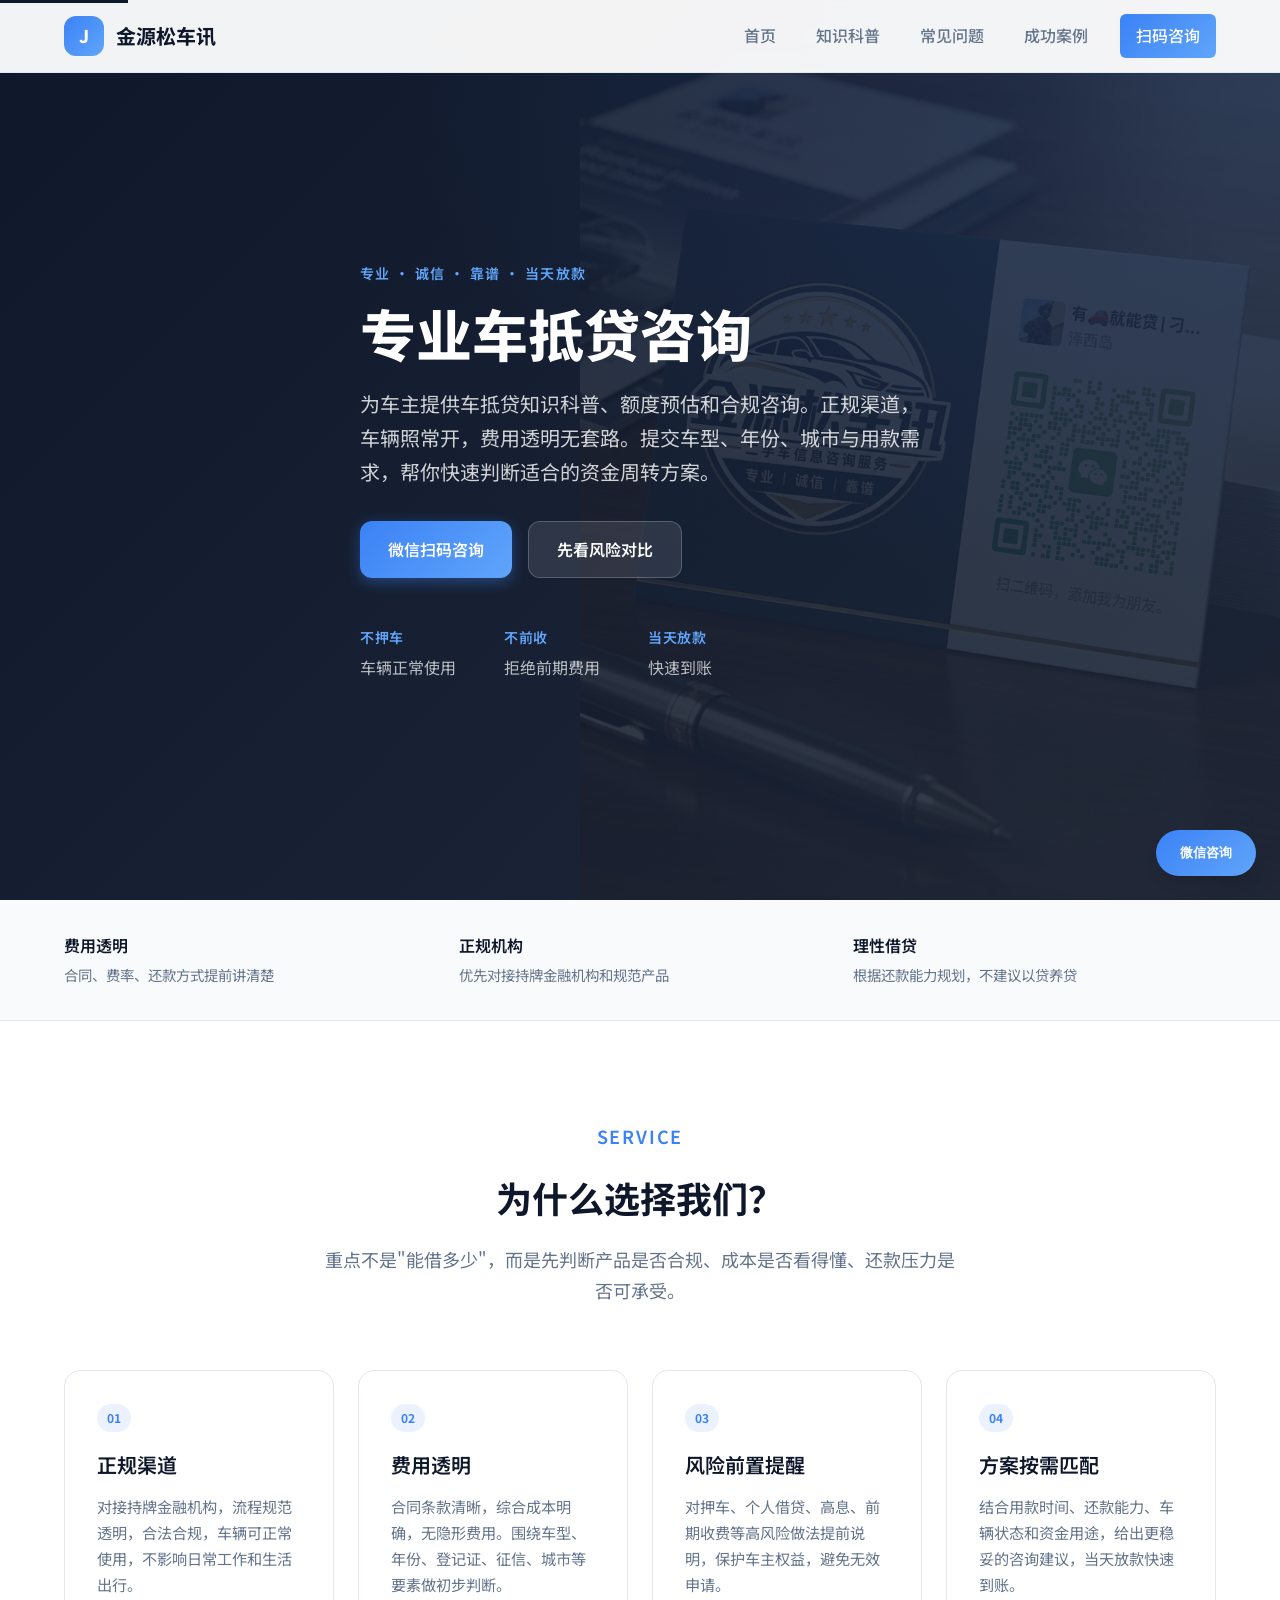
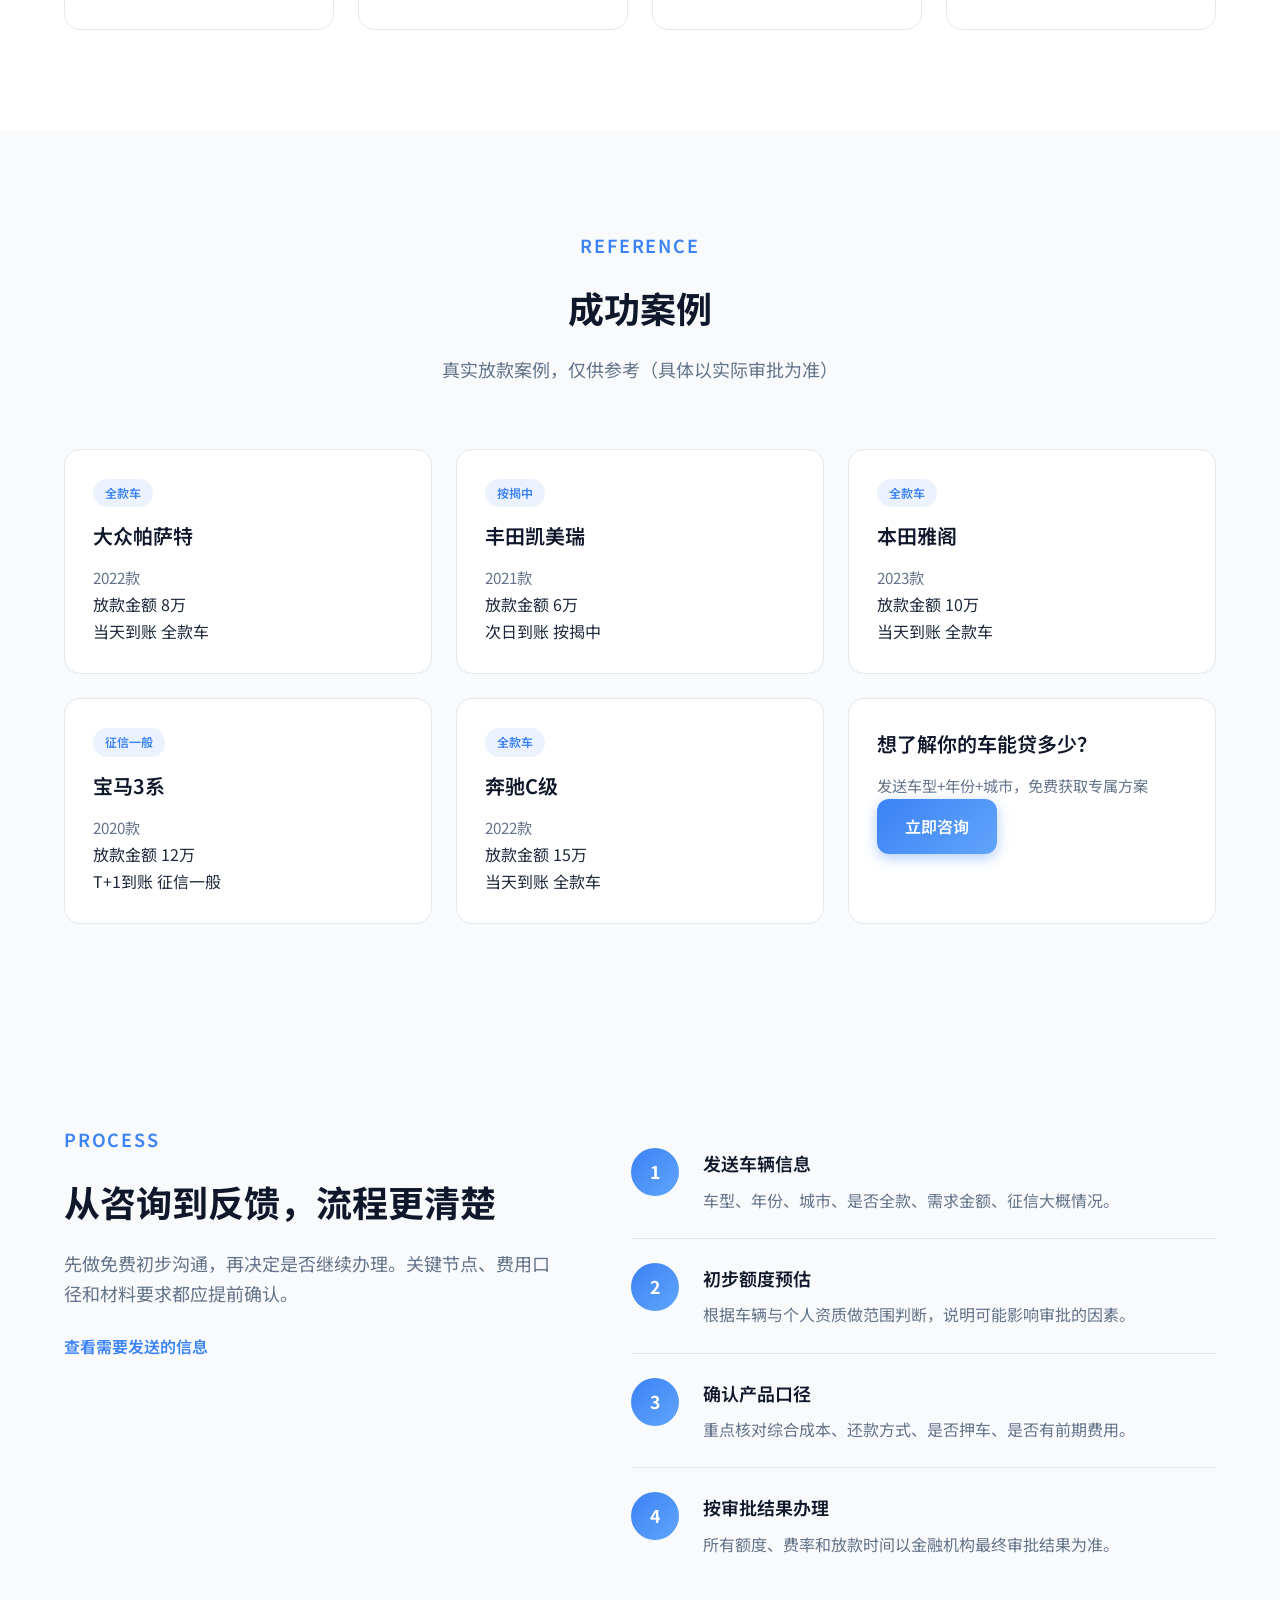
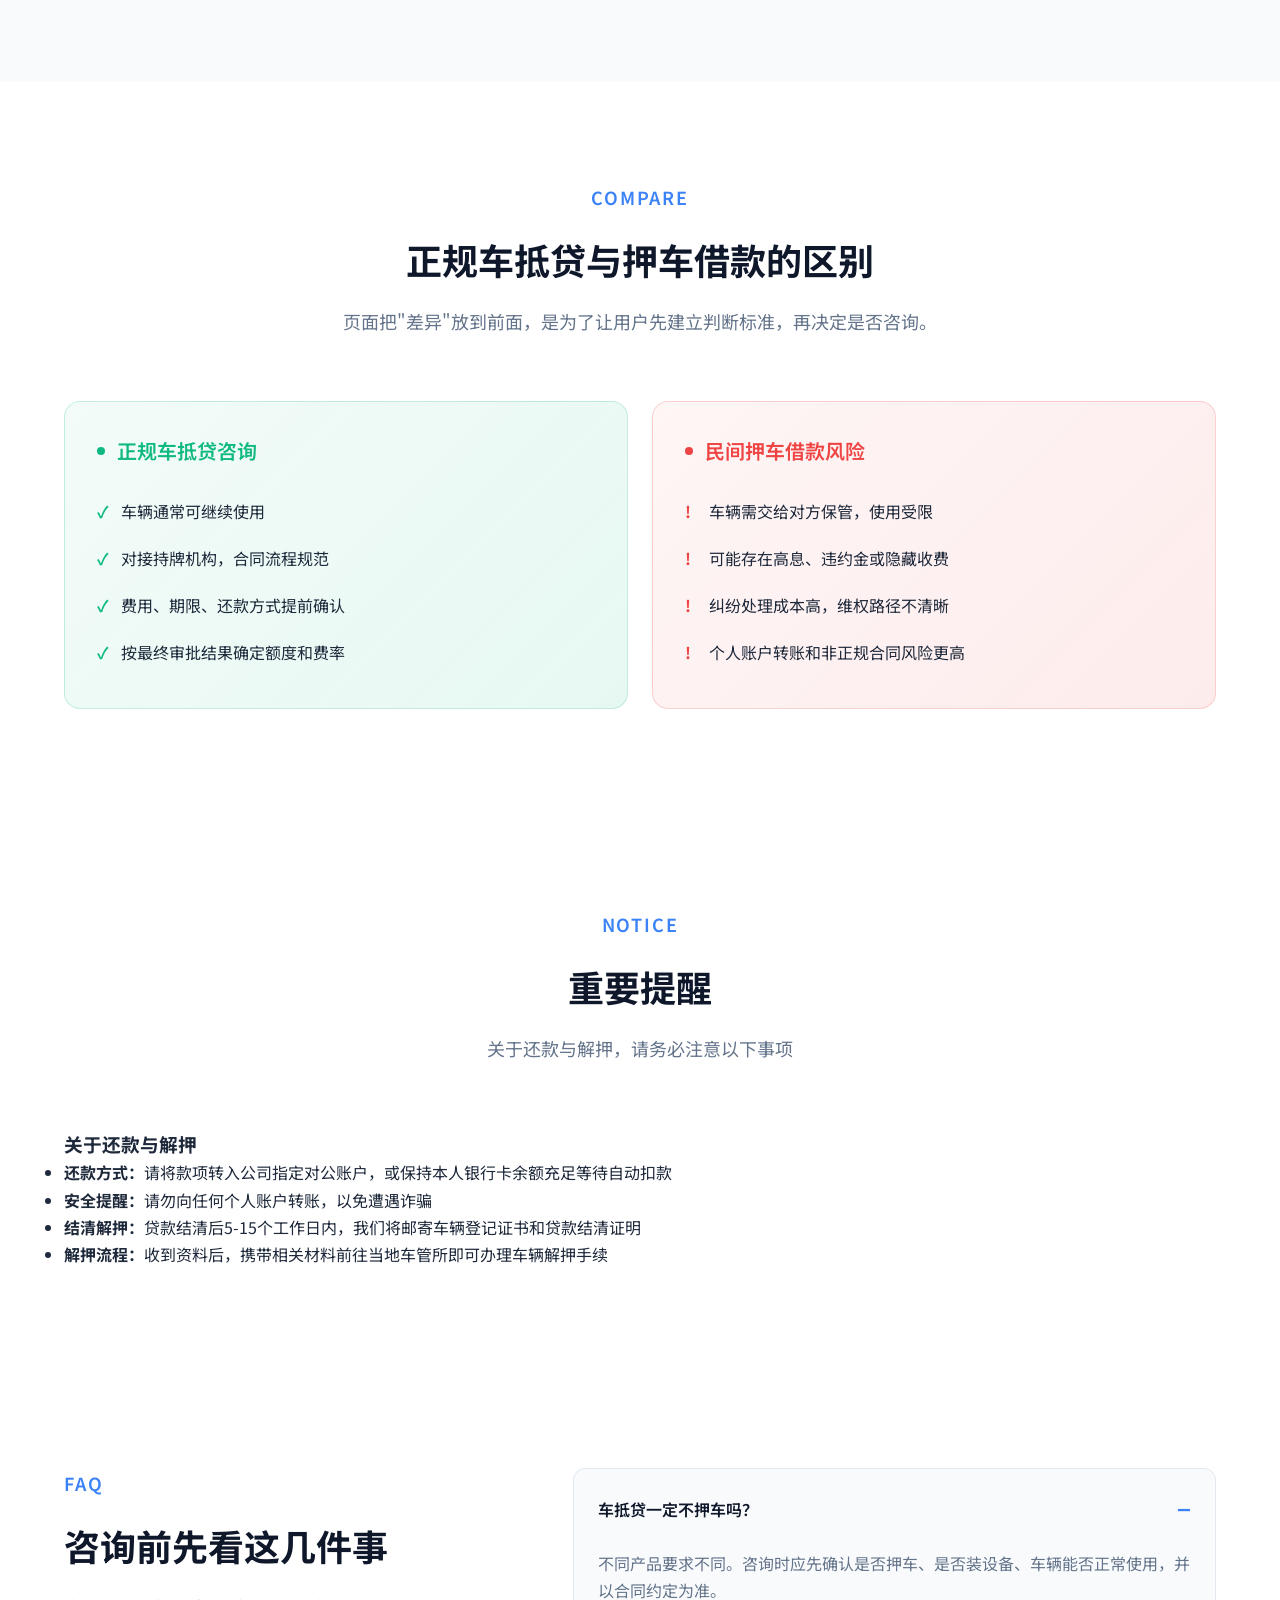
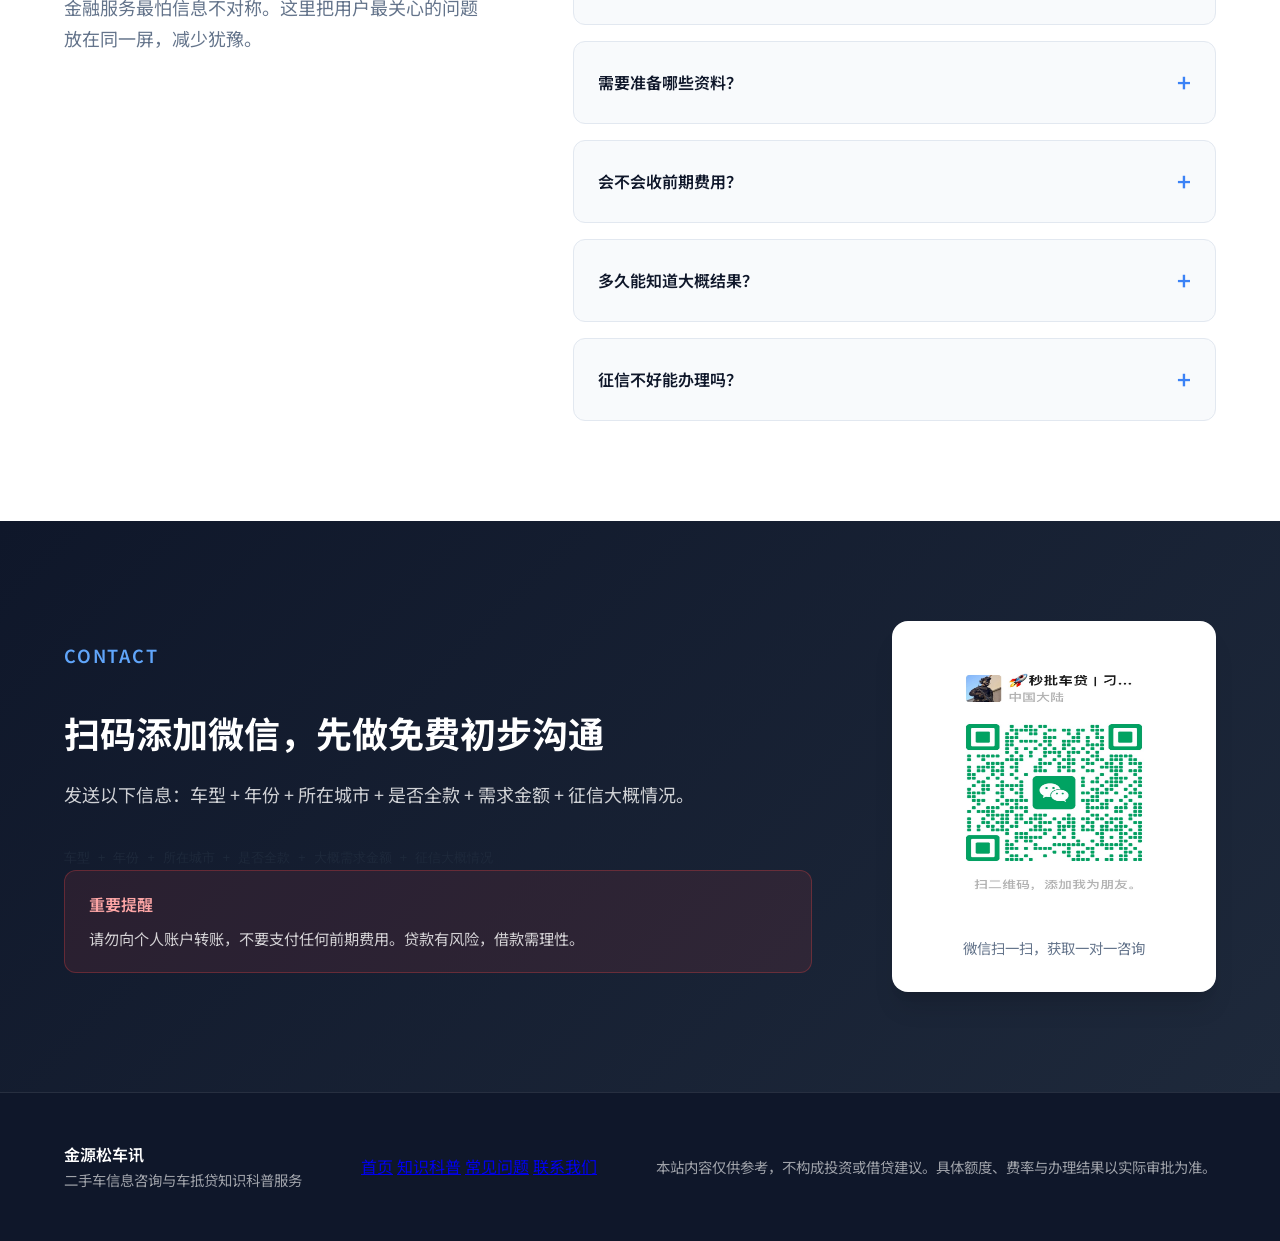
==== commit 6d84ac01: "更新网站为高级金融UI风格 - 新增深色主题Hero、卡片式布局、FAQ手风琴、悬浮咨询按钮" ====
--- a/index.html
+++ b/index.html
@@ -15,11 +15,19 @@
     <meta property="og:type" content="website">
     <meta property="og:title" content="金源松车讯 - 专业车抵贷知识科普与咨询服务">
     <meta property="og:description" content="专业 · 诚信 · 靠谱。帮助车主了解正规车抵贷知识，提供合规透明的资金周转解决方案。不押车、费用透明、当天放款。">
-    <meta property="og:url" content="https://www.jinyuansong.com/">
+    <meta property="og:url" content="https://1509191786-lang.github.io/chezhurong/">
     <meta property="og:site_name" content="金源松车讯">
     <meta property="og:locale" content="zh_CN">
-    <meta property="og:image" content="images/business-card.png">
+    <meta property="og:image" content="https://1509191786-lang.github.io/chezhurong/images/business-card.png">
     <meta property="og:image:alt" content="金源松车讯名片">
+
+    <!-- Fonts -->
+    <link rel="preconnect" href="https://fonts.googleapis.com">
+    <link rel="preconnect" href="https://fonts.gstatic.com" crossorigin>
+    <link href="https://fonts.googleapis.com/css2?family=Noto+Sans+SC:wght@400;500;600;700;800&display=swap" rel="stylesheet">
+
+    <!-- Styles -->
+    <link rel="stylesheet" href="style-new.css">
 
     <!-- Structured Data (JSON-LD) -->
     <script type="application/ld+json">
@@ -28,15 +36,10 @@
         "@type": "FinancialService",
         "name": "金源松车讯",
         "description": "专业二手车信息咨询服务，提供车抵贷知识科普与合规资金周转解决方案。",
-        "url": "https://www.jinyuansong.com/",
-        "logo": "images/business-card.png",
-        "slogan": "专业 · 诚信 · 靠谱",
-        "serviceType": "二手车信息咨询、车抵贷知识科普",
-        "areaServed": {
-            "@type": "Country",
-            "name": "中国"
-        },
-        "sameAs": []
+        "url": "https://1509191786-lang.github.io/chezhurong/",
+        "image": "https://1509191786-lang.github.io/chezhurong/images/business-card.png",
+        "areaServed": "中国",
+        "serviceType": ["车抵贷咨询", "二手车信息咨询", "额度预估"]
     }
     </script>
     <script type="application/ld+json">
@@ -63,395 +66,342 @@
         ]
     }
     </script>
-
-    <link rel="stylesheet" href="style.css">
-    <link rel="preconnect" href="https://fonts.googleapis.com">
-    <link href="https://fonts.googleapis.com/css2?family=Noto+Sans+SC:wght@300;400;500;700&display=swap" rel="stylesheet">
 </head>
 <body>
-    <!-- 导航栏 -->
-    <nav class="navbar">
-        <div class="container">
-            <a href="index.html" class="logo">
-                <span class="logo-icon">&#x1F697;</span>
-                <span class="logo-text">金源松车讯</span>
+    <a class="skip-link" href="#contact">跳到联系方式</a>
+
+    <header class="site-header">
+        <nav class="nav container" aria-label="主导航">
+            <a class="brand" href="index.html" aria-label="金源松车讯首页">
+                <span class="brand-mark" aria-hidden="true">J</span>
+                <span>金源松车讯</span>
             </a>
-            <ul class="nav-links">
-                <li><a href="index.html" class="active">首页</a></li>
-                <li><a href="article.html">知识科普</a></li>
-                <li><a href="faq.html">常见问题</a></li>
-                <li><a href="#contact">联系我们</a></li>
-            </ul>
-        </div>
-    </nav>
-
-    <!-- Hero 区域 -->
-    <header class="hero">
-        <div class="container">
-            <div class="hero-content">
-                <div class="hero-text">
-                    <h1>专业车抵贷咨询<br>不押车 · 当天放款</h1>
-                    <p class="hero-subtitle">专业 · 诚信 · 靠谱</p>
-                    <p class="hero-desc">正规渠道，车辆照常开，费用透明无套路</p>
-                    <div class="hero-buttons">
-                        <a href="#contact" class="btn btn-primary btn-hero-action">
-                            <span class="btn-icon">&#9201;</span> 3分钟预审
-                        </a>
-                        <a href="#contact" class="btn btn-secondary btn-hero-action">
-                            <span class="btn-icon">&#128176;</span> 测算额度
-                        </a>
-                        <a href="article.html" class="btn btn-outline-white">了解详情</a>
-                    </div>
-                </div>
-                <div class="hero-image">
-                    <img src="images/business-card.png" alt="金源松车讯名片" class="business-card-img">
-                </div>
-            </div>
-        </div>
+            <button class="nav-toggle" type="button" aria-expanded="false" aria-controls="navLinks">
+                <span></span>
+                <span></span>
+                <span></span>
+            </button>
+            <div class="nav-links" id="navLinks">
+                <a href="index.html">首页</a>
+                <a href="article.html">知识科普</a>
+                <a href="faq.html">常见问题</a>
+                <a href="#cases">成功案例</a>
+                <a class="nav-cta" href="#contact">扫码咨询</a>
+            </div>
+        </nav>
     </header>
 
-    <!-- 服务特色 -->
-    <section class="features">
-        <div class="container">
-            <h2 class="section-title">为什么选择我们？</h2>
-            <div class="feature-grid">
-                <div class="feature-card">
-                    <div class="feature-icon">&#9989;</div>
-                    <h3>正规渠道</h3>
-                    <p>对接持牌金融机构，流程规范透明，合法合规</p>
-                </div>
-                <div class="feature-card">
-                    <div class="feature-icon">&#128663;</div>
-                    <h3>不押车</h3>
-                    <p>车辆可正常使用，不影响日常工作和生活出行</p>
-                </div>
-                <div class="feature-card">
-                    <div class="feature-icon">&#128176;</div>
-                    <h3>费用透明</h3>
-                    <p>合同条款清晰，综合成本明确，无隐形费用</p>
-                </div>
-                <div class="feature-card">
-                    <div class="feature-icon">&#128274;</div>
-                    <h3>安全可靠</h3>
-                    <p>正规合同保障，权益有保障，风险可控</p>
-                </div>
-            </div>
-        </div>
-    </section>
-
-    <!-- 成功案例 -->
-    <section class="cases" id="cases">
-        <div class="container">
-            <h2 class="section-title">成功案例</h2>
-            <p class="section-subtitle">真实放款案例，仅供参考（具体以实际审批为准）</p>
-            <div class="cases-scroll-wrapper">
-                <div class="cases-grid">
-                    <div class="case-card">
-                        <div class="case-badge case-badge-full">全款车</div>
-                        <div class="case-car-icon">&#128663;</div>
-                        <h3 class="case-car-name">大众帕萨特</h3>
-                        <p class="case-car-year">2022款</p>
+    <main>
+        <section class="hero" aria-labelledby="heroTitle">
+            <div class="hero-bg" role="img" aria-label="金源松车讯名片与车抵贷咨询信息"></div>
+            <div class="hero-overlay"></div>
+            <div class="container hero-content">
+                <p class="eyebrow">专业 · 诚信 · 靠谱 · 当天放款</p>
+                <h1 id="heroTitle">专业车抵贷咨询</h1>
+                <p class="hero-copy">为车主提供车抵贷知识科普、额度预估和合规咨询。正规渠道，车辆照常开，费用透明无套路。提交车型、年份、城市与用款需求，帮你快速判断适合的资金周转方案。</p>
+                <div class="hero-actions">
+                    <a class="btn btn-primary" href="#contact">微信扫码咨询</a>
+                    <a class="btn btn-ghost" href="#compare">先看风险对比</a>
+                </div>
+                <dl class="hero-stats" aria-label="服务要点">
+                    <div>
+                        <dt>不押车</dt>
+                        <dd>车辆正常使用</dd>
+                    </div>
+                    <div>
+                        <dt>不前收</dt>
+                        <dd>拒绝前期费用</dd>
+                    </div>
+                    <div>
+                        <dt>当天放款</dt>
+                        <dd>快速到账</dd>
+                    </div>
+                </dl>
+            </div>
+        </section>
+
+        <section class="trust-band" aria-label="服务承诺">
+            <div class="container trust-grid">
+                <div>
+                    <strong>费用透明</strong>
+                    <span>合同、费率、还款方式提前讲清楚</span>
+                </div>
+                <div>
+                    <strong>正规机构</strong>
+                    <span>优先对接持牌金融机构和规范产品</span>
+                </div>
+                <div>
+                    <strong>理性借贷</strong>
+                    <span>根据还款能力规划，不建议以贷养贷</span>
+                </div>
+            </div>
+        </section>
+
+        <section class="section" id="advantages">
+            <div class="container">
+                <div class="section-heading">
+                    <p class="eyebrow">Service</p>
+                    <h2>为什么选择我们？</h2>
+                    <p>重点不是"能借多少"，而是先判断产品是否合规、成本是否看得懂、还款压力是否可承受。</p>
+                </div>
+                <div class="feature-grid">
+                    <article class="feature-card">
+                        <span class="feature-num">01</span>
+                        <h3>正规渠道</h3>
+                        <p>对接持牌金融机构，流程规范透明，合法合规，车辆可正常使用，不影响日常工作和生活出行。</p>
+                    </article>
+                    <article class="feature-card">
+                        <span class="feature-num">02</span>
+                        <h3>费用透明</h3>
+                        <p>合同条款清晰，综合成本明确，无隐形费用。围绕车型、年份、登记证、征信、城市等要素做初步判断。</p>
+                    </article>
+                    <article class="feature-card">
+                        <span class="feature-num">03</span>
+                        <h3>风险前置提醒</h3>
+                        <p>对押车、个人借贷、高息、前期收费等高风险做法提前说明，保护车主权益，避免无效申请。</p>
+                    </article>
+                    <article class="feature-card">
+                        <span class="feature-num">04</span>
+                        <h3>方案按需匹配</h3>
+                        <p>结合用款时间、还款能力、车辆状态和资金用途，给出更稳妥的咨询建议，当天放款快速到账。</p>
+                    </article>
+                </div>
+            </div>
+        </section>
+
+        <section class="section cases-section" id="cases">
+            <div class="container">
+                <div class="section-heading">
+                    <p class="eyebrow">Reference</p>
+                    <h2>成功案例</h2>
+                    <p>真实放款案例，仅供参考（具体以实际审批为准）</p>
+                </div>
+                <div class="case-grid">
+                    <article class="case-card">
+                        <span>全款车</span>
+                        <h3>大众帕萨特</h3>
+                        <p class="case-year">2022款</p>
                         <div class="case-amount">
                             <span class="case-amount-label">放款金额</span>
                             <span class="case-amount-value">8<span class="case-unit">万</span></span>
                         </div>
-                        <div class="case-details">
-                            <div class="case-detail-item">
-                                <span class="case-detail-label">放款时效</span>
-                                <span class="case-detail-value case-fast">当天到账</span>
-                            </div>
-                            <div class="case-detail-item">
-                                <span class="case-detail-label">车辆状态</span>
-                                <span class="case-detail-value">全款车</span>
-                            </div>
-                        </div>
-                    </div>
-                    <div class="case-card">
-                        <div class="case-badge case-badge-loan">按揭中</div>
-                        <div class="case-car-icon">&#128663;</div>
-                        <h3 class="case-car-name">丰田凯美瑞</h3>
-                        <p class="case-car-year">2021款</p>
+                        <div class="case-meta">
+                            <span class="case-fast">当天到账</span>
+                            <span>全款车</span>
+                        </div>
+                    </article>
+                    <article class="case-card">
+                        <span>按揭中</span>
+                        <h3>丰田凯美瑞</h3>
+                        <p class="case-year">2021款</p>
                         <div class="case-amount">
                             <span class="case-amount-label">放款金额</span>
                             <span class="case-amount-value">6<span class="case-unit">万</span></span>
                         </div>
-                        <div class="case-details">
-                            <div class="case-detail-item">
-                                <span class="case-detail-label">放款时效</span>
-                                <span class="case-detail-value case-normal">次日到账</span>
-                            </div>
-                            <div class="case-detail-item">
-                                <span class="case-detail-label">车辆状态</span>
-                                <span class="case-detail-value">按揭中</span>
-                            </div>
-                        </div>
-                    </div>
-                    <div class="case-card">
-                        <div class="case-badge case-badge-full">全款车</div>
-                        <div class="case-car-icon">&#128663;</div>
-                        <h3 class="case-car-name">本田雅阁</h3>
-                        <p class="case-car-year">2023款</p>
+                        <div class="case-meta">
+                            <span class="case-normal">次日到账</span>
+                            <span>按揭中</span>
+                        </div>
+                    </article>
+                    <article class="case-card">
+                        <span>全款车</span>
+                        <h3>本田雅阁</h3>
+                        <p class="case-year">2023款</p>
                         <div class="case-amount">
                             <span class="case-amount-label">放款金额</span>
                             <span class="case-amount-value">10<span class="case-unit">万</span></span>
                         </div>
-                        <div class="case-details">
-                            <div class="case-detail-item">
-                                <span class="case-detail-label">放款时效</span>
-                                <span class="case-detail-value case-fast">当天到账</span>
-                            </div>
-                            <div class="case-detail-item">
-                                <span class="case-detail-label">车辆状态</span>
-                                <span class="case-detail-value">全款车</span>
-                            </div>
-                        </div>
-                    </div>
-                    <div class="case-card">
-                        <div class="case-badge case-badge-credit">征信一般</div>
-                        <div class="case-car-icon">&#128663;</div>
-                        <h3 class="case-car-name">宝马3系</h3>
-                        <p class="case-car-year">2020款</p>
+                        <div class="case-meta">
+                            <span class="case-fast">当天到账</span>
+                            <span>全款车</span>
+                        </div>
+                    </article>
+                    <article class="case-card">
+                        <span>征信一般</span>
+                        <h3>宝马3系</h3>
+                        <p class="case-year">2020款</p>
                         <div class="case-amount">
                             <span class="case-amount-label">放款金额</span>
                             <span class="case-amount-value">12<span class="case-unit">万</span></span>
                         </div>
-                        <div class="case-details">
-                            <div class="case-detail-item">
-                                <span class="case-detail-label">放款时效</span>
-                                <span class="case-detail-value case-normal">T+1到账</span>
-                            </div>
-                            <div class="case-detail-item">
-                                <span class="case-detail-label">车辆状态</span>
-                                <span class="case-detail-value">征信一般</span>
-                            </div>
-                        </div>
-                    </div>
-                    <div class="case-card">
-                        <div class="case-badge case-badge-full">全款车</div>
-                        <div class="case-car-icon">&#128663;</div>
-                        <h3 class="case-car-name">奔驰C级</h3>
-                        <p class="case-car-year">2022款</p>
+                        <div class="case-meta">
+                            <span class="case-normal">T+1到账</span>
+                            <span>征信一般</span>
+                        </div>
+                    </article>
+                    <article class="case-card">
+                        <span>全款车</span>
+                        <h3>奔驰C级</h3>
+                        <p class="case-year">2022款</p>
                         <div class="case-amount">
                             <span class="case-amount-label">放款金额</span>
                             <span class="case-amount-value">15<span class="case-unit">万</span></span>
                         </div>
-                        <div class="case-details">
-                            <div class="case-detail-item">
-                                <span class="case-detail-label">放款时效</span>
-                                <span class="case-detail-value case-fast">当天到账</span>
-                            </div>
-                            <div class="case-detail-item">
-                                <span class="case-detail-label">车辆状态</span>
-                                <span class="case-detail-value">全款车</span>
-                            </div>
-                        </div>
-                    </div>
-                </div>
-            </div>
-        </div>
-    </section>
-
-    <!-- 重要提醒 -->
-    <section class="notice-section">
-        <div class="container">
-            <h2 class="section-title">&#128226; 重要提醒</h2>
-            <div class="notice-card">
-                <img src="images/notice.png" alt="温馨提醒 - 规范还款保障权益" class="notice-image">
-                <div class="notice-content">
-                    <h3>关于还款与解押</h3>
-                    <ul>
-                        <li><strong>还款方式：</strong>请将款项转入公司指定对公账户，或保持本人银行卡余额充足等待自动扣款</li>
-                        <li><strong>安全提醒：</strong>请勿向任何个人账户转账，以免遭遇诈骗</li>
-                        <li><strong>结清解押：</strong>贷款结清后5-15个工作日内，我们将邮寄车辆登记证书和贷款结清证明</li>
-                        <li><strong>解押流程：</strong>收到资料后，携带相关材料前往当地车管所即可办理车辆解押手续</li>
-                    </ul>
-                </div>
-            </div>
-        </div>
-    </section>
-
-    <!-- 知识科普 -->
-    <section class="article-preview">
-        <div class="container">
-            <h2 class="section-title">&#128218; 车抵贷知识科普</h2>
-            <div class="article-card">
-                <div class="article-content-wrapper">
-                    <div class="article-text">
-                        <div class="article-meta">
-                            <span class="category">必读文章</span>
-                            <span class="date">2024年更新</span>
-                        </div>
-                        <h3>车抵贷不押车和民间借贷押车有什么区别？</h3>
-                        <p>很多车主急用钱时，都会遇到两种常见选择：一种是正规车抵贷，车辆不押车，车还能继续开；另一种是民间借贷押车，把车放到对方指定地点...</p>
-                        <div class="article-highlights">
-                            <span class="highlight-tag">&#10003; 合规对比</span>
-                            <span class="highlight-tag">&#10003; 成本分析</span>
-                            <span class="highlight-tag">&#10003; 风险提示</span>
-                        </div>
-                        <a href="article.html" class="btn btn-primary">阅读全文 &#8594;</a>
-                    </div>
-                    <div class="article-image">
-                        <div class="comparison-preview">
-                            <div class="compare-item good">
-                                <span class="compare-icon">&#10003;</span>
-                                <span>正规车抵贷</span>
-                                <small>不押车 · 合规</small>
-                            </div>
-                            <div class="vs-divider">VS</div>
-                            <div class="compare-item bad">
-                                <span class="compare-icon">&#10007;</span>
-                                <span>民间借贷</span>
-                                <small>押车 · 高风险</small>
-                            </div>
-                        </div>
-                    </div>
-                </div>
-            </div>
-            <!-- 文章区域下方CTA引导 -->
-            <div class="article-cta">
-                <div class="article-cta-content">
-                    <h3>想了解你的车能贷多少？</h3>
-                    <p>发送车型+年份+城市，免费获取专属方案</p>
-                </div>
-                <a href="#contact" class="btn btn-primary btn-cta-action">立即咨询 &#8594;</a>
-            </div>
-        </div>
-    </section>
-
-    <!-- 对比表格 -->
-    <section class="comparison">
-        <div class="container">
-            <h2 class="section-title">&#128202; 两种方式对比</h2>
-            <div class="table-wrapper">
-                <table class="compare-table">
-                    <thead>
-                        <tr>
-                            <th>对比项</th>
-                            <th class="highlight-green">正规车抵贷（不押车）</th>
-                            <th class="highlight-red">民间借贷押车</th>
-                        </tr>
-                    </thead>
-                    <tbody>
-                        <tr>
-                            <td>车辆使用</td>
-                            <td class="highlight-green">&#10003; 车辆可正常使用</td>
-                            <td class="highlight-red">&#10007; 车辆需交给对方保管</td>
-                        </tr>
-                        <tr>
-                            <td>办理机构</td>
-                            <td>持牌金融机构/银行</td>
-                            <td>民间借贷/个人</td>
-                        </tr>
-                        <tr>
-                            <td>融资成本</td>
-                            <td>相对透明，按综合资质审批</td>
-                            <td class="highlight-red">月息约 3%-5% 或更高</td>
-                        </tr>
-                        <tr>
-                            <td>费用透明度</td>
-                            <td>合同清楚，费用明确</td>
-                            <td class="highlight-red">可能存在隐形费用</td>
-                        </tr>
-                        <tr>
-                            <td>合规性</td>
-                            <td class="highlight-green">&#10003; 合规，受监管</td>
-                            <td>非标准金融产品</td>
-                        </tr>
-                        <tr>
-                            <td>风险程度</td>
-                            <td>风险可控</td>
-                            <td class="highlight-red">&#10007; 风险较高</td>
-                        </tr>
-                        <tr>
-                            <td>维权难度</td>
-                            <td>有合同保障，维权渠道清晰</td>
-                            <td class="highlight-red">维权成本较高</td>
-                        </tr>
-                    </tbody>
-                </table>
-            </div>
-        </div>
-    </section>
-
-    <!-- 我们的承诺 -->
-    <section class="promise" id="promise">
-        <div class="container">
-            <h2 class="section-title">&#128737; 我们的承诺</h2>
-            <p class="section-subtitle">诚信经营，透明服务，保障每一位客户的权益</p>
-            <div class="promise-grid">
-                <div class="promise-card">
-                    <div class="promise-icon">
-                        <svg viewBox="0 0 24 24" width="40" height="40" fill="none" stroke="currentColor" stroke-width="2" stroke-linecap="round" stroke-linejoin="round"><circle cx="12" cy="12" r="10"/><line x1="4.93" y1="4.93" x2="19.07" y2="19.07"/></svg>
-                    </div>
-                    <h3>不收前期费用</h3>
-                    <p>办理过程中不收取任何前期费用、手续费或评估费，放款前无需支付任何款项</p>
-                </div>
-                <div class="promise-card">
-                    <div class="promise-icon">
-                        <svg viewBox="0 0 24 24" width="40" height="40" fill="none" stroke="currentColor" stroke-width="2" stroke-linecap="round" stroke-linejoin="round"><path d="M12 22s8-4 8-10V5l-8-3-8 3v7c0 6 8 10 8 10z"/></svg>
-                    </div>
-                    <h3>不做高利贷</h3>
-                    <p>严格遵循国家法律法规，综合费率合法合规，绝不做高利贷和套路贷</p>
-                </div>
-                <div class="promise-card">
-                    <div class="promise-icon">
-                        <svg viewBox="0 0 24 24" width="40" height="40" fill="none" stroke="currentColor" stroke-width="2" stroke-linecap="round" stroke-linejoin="round"><path d="M10.29 3.86L1.82 18a2 2 0 0 0 1.71 3h16.94a2 2 0 0 0 1.71-3L13.71 3.86a2 2 0 0 0-3.42 0z"/><line x1="12" y1="9" x2="12" y2="13"/><line x1="12" y1="17" x2="12.01" y2="17"/></svg>
-                    </div>
-                    <h3>不建议以贷养贷</h3>
-                    <p>理性借贷，根据实际还款能力规划，不鼓励以贷养贷、过度负债的行为</p>
-                </div>
-                <div class="promise-card">
-                    <div class="promise-icon">
-                        <svg viewBox="0 0 24 24" width="40" height="40" fill="none" stroke="currentColor" stroke-width="2" stroke-linecap="round" stroke-linejoin="round"><path d="M14 2H6a2 2 0 0 0-2 2v16a2 2 0 0 0 2 2h12a2 2 0 0 0 2-2V8z"/><polyline points="14 2 14 8 20 8"/><line x1="16" y1="13" x2="8" y2="13"/><line x1="16" y1="17" x2="8" y2="17"/><polyline points="10 9 9 9 8 9"/></svg>
-                    </div>
-                    <h3>实际以审批为准</h3>
-                    <p>所有额度和费率均以金融机构最终审批结果为准，前期不做虚假承诺</p>
-                </div>
-            </div>
-        </div>
-    </section>
-
-    <!-- 联系我们 -->
-    <section id="contact" class="contact">
-        <div class="container">
-            <h2 class="section-title">&#128222; 联系我们</h2>
-            <div class="contact-wrapper">
-                <div class="contact-info">
-                    <h3>扫码添加微信咨询</h3>
-                    <div class="qrcode-box">
-                        <img src="images/qrcode.jpg" alt="微信二维码" class="qrcode-img">
-                        <p class="qrcode-tip">扫码添加，获取专业咨询</p>
-                    </div>
-                </div>
-                <div class="contact-form-box">
-                    <h3>咨询方式</h3>
-                    <p>如需了解适合您的车抵贷方案，可发送以下信息：</p>
+                        <div class="case-meta">
+                            <span class="case-fast">当天到账</span>
+                            <span>全款车</span>
+                        </div>
+                    </article>
+                    <article class="case-card case-card-cta">
+                        <h3>想了解你的车能贷多少？</h3>
+                        <p>发送车型+年份+城市，免费获取专属方案</p>
+                        <a href="#contact" class="btn btn-primary">立即咨询</a>
+                    </article>
+                </div>
+            </div>
+        </section>
+
+        <section class="section process-section" id="process">
+            <div class="container process-layout">
+                <div class="section-heading left">
+                    <p class="eyebrow">Process</p>
+                    <h2>从咨询到反馈，流程更清楚</h2>
+                    <p>先做免费初步沟通，再决定是否继续办理。关键节点、费用口径和材料要求都应提前确认。</p>
+                    <a class="text-link" href="#contact">查看需要发送的信息</a>
+                </div>
+                <ol class="timeline">
+                    <li>
+                        <span>1</span>
+                        <div>
+                            <h3>发送车辆信息</h3>
+                            <p>车型、年份、城市、是否全款、需求金额、征信大概情况。</p>
+                        </div>
+                    </li>
+                    <li>
+                        <span>2</span>
+                        <div>
+                            <h3>初步额度预估</h3>
+                            <p>根据车辆与个人资质做范围判断，说明可能影响审批的因素。</p>
+                        </div>
+                    </li>
+                    <li>
+                        <span>3</span>
+                        <div>
+                            <h3>确认产品口径</h3>
+                            <p>重点核对综合成本、还款方式、是否押车、是否有前期费用。</p>
+                        </div>
+                    </li>
+                    <li>
+                        <span>4</span>
+                        <div>
+                            <h3>按审批结果办理</h3>
+                            <p>所有额度、费率和放款时间以金融机构最终审批结果为准。</p>
+                        </div>
+                    </li>
+                </ol>
+            </div>
+        </section>
+
+        <section class="section" id="compare">
+            <div class="container">
+                <div class="section-heading">
+                    <p class="eyebrow">Compare</p>
+                    <h2>正规车抵贷与押车借款的区别</h2>
+                    <p>页面把"差异"放到前面，是为了让用户先建立判断标准，再决定是否咨询。</p>
+                </div>
+                <div class="compare-grid">
+                    <article class="compare-card good">
+                        <h3>正规车抵贷咨询</h3>
+                        <ul>
+                            <li>车辆通常可继续使用</li>
+                            <li>对接持牌机构，合同流程规范</li>
+                            <li>费用、期限、还款方式提前确认</li>
+                            <li>按最终审批结果确定额度和费率</li>
+                        </ul>
+                    </article>
+                    <article class="compare-card risk">
+                        <h3>民间押车借款风险</h3>
+                        <ul>
+                            <li>车辆需交给对方保管，使用受限</li>
+                            <li>可能存在高息、违约金或隐藏收费</li>
+                            <li>纠纷处理成本高，维权路径不清晰</li>
+                            <li>个人账户转账和非正规合同风险更高</li>
+                        </ul>
+                    </article>
+                </div>
+            </div>
+        </section>
+
+        <section class="section notice-section">
+            <div class="container">
+                <div class="section-heading">
+                    <p class="eyebrow">Notice</p>
+                    <h2>重要提醒</h2>
+                    <p>关于还款与解押，请务必注意以下事项</p>
+                </div>
+                <div class="notice-card">
+                    <div class="notice-content">
+                        <h3>关于还款与解押</h3>
+                        <ul>
+                            <li><strong>还款方式：</strong>请将款项转入公司指定对公账户，或保持本人银行卡余额充足等待自动扣款</li>
+                            <li><strong>安全提醒：</strong>请勿向任何个人账户转账，以免遭遇诈骗</li>
+                            <li><strong>结清解押：</strong>贷款结清后5-15个工作日内，我们将邮寄车辆登记证书和贷款结清证明</li>
+                            <li><strong>解押流程：</strong>收到资料后，携带相关材料前往当地车管所即可办理车辆解押手续</li>
+                        </ul>
+                    </div>
+                </div>
+            </div>
+        </section>
+
+        <section class="section faq-section" id="faq">
+            <div class="container faq-layout">
+                <div class="section-heading left">
+                    <p class="eyebrow">FAQ</p>
+                    <h2>咨询前先看这几件事</h2>
+                    <p>金融服务最怕信息不对称。这里把用户最关心的问题放在同一屏，减少犹豫。</p>
+                </div>
+                <div class="faq-list">
+                    <details open>
+                        <summary>车抵贷一定不押车吗？</summary>
+                        <p>不同产品要求不同。咨询时应先确认是否押车、是否装设备、车辆能否正常使用，并以合同约定为准。</p>
+                    </details>
+                    <details>
+                        <summary>需要准备哪些资料？</summary>
+                        <p>通常需要身份证、车辆登记证、行驶证、车辆照片，以及用于初步判断的车型、年份、城市和需求金额。</p>
+                    </details>
+                    <details>
+                        <summary>会不会收前期费用？</summary>
+                        <p>建议拒绝任何放款前要求支付评估费、保证金、解冻费等费用的做法，先核实机构和合同信息。</p>
+                    </details>
+                    <details>
+                        <summary>多久能知道大概结果？</summary>
+                        <p>资料完整时可先做初步判断，正式额度、费率和放款时间仍以金融机构审批为准。</p>
+                    </details>
+                    <details>
+                        <summary>征信不好能办理吗？</summary>
+                        <p>征信情况会影响审批结果和费率，但不是唯一因素。提前说明逾期、查询、负债情况，可以匹配更适合的方案。</p>
+                    </details>
+                </div>
+            </div>
+        </section>
+
+        <section class="contact-section" id="contact">
+            <div class="container contact-layout">
+                <div class="contact-copy">
+                    <p class="eyebrow">Contact</p>
+                    <h2>扫码添加微信，先做免费初步沟通</h2>
+                    <p>发送以下信息：车型 + 年份 + 所在城市 + 是否全款 + 需求金额 + 征信大概情况。</p>
                     <div class="info-template">
                         <code>车型 + 年份 + 所在城市 + 是否全款 + 大概需求金额 + 征信大概情况</code>
                     </div>
-                    <div class="contact-tips">
-                        <h4>&#128161; 温馨提示</h4>
-                        <ul>
-                            <li>具体额度、费率以实际审批结果为准</li>
-                            <li>贷款有风险，借款需理性</li>
-                            <li>请通过正规渠道办理，保护自身权益</li>
-                        </ul>
-                    </div>
-                </div>
-            </div>
-        </div>
-    </section>
-
-    <!-- 页脚 -->
+                    <div class="notice-box">
+                        <strong>重要提醒</strong>
+                        <p>请勿向个人账户转账，不要支付任何前期费用。贷款有风险，借款需理性。</p>
+                    </div>
+                </div>
+                <div class="qr-card" aria-label="微信二维码">
+                    <img src="images/qrcode.jpg" alt="金源松车讯微信二维码" width="260" height="260">
+                    <p>微信扫一扫，获取一对一咨询</p>
+                </div>
+            </div>
+        </section>
+    </main>
+
     <footer class="footer">
-        <div class="container">
-            <div class="footer-content">
-                <div class="footer-brand">
-                    <span class="logo-icon">&#x1F697;</span>
-                    <span class="logo-text">金源松车讯</span>
-                </div>
-                <p class="footer-desc">专业二手车信息咨询服务</p>
-                <p class="footer-slogan">专业 · 诚信 · 靠谱</p>
+        <div class="container footer-inner">
+            <div>
+                <strong>金源松车讯</strong>
+                <p>二手车信息咨询与车抵贷知识科普服务</p>
             </div>
             <div class="footer-links">
                 <a href="index.html">首页</a>
@@ -459,58 +409,56 @@
                 <a href="faq.html">常见问题</a>
                 <a href="#contact">联系我们</a>
             </div>
-            <div class="footer-bottom">
-                <p>&copy; 2024 金源松车讯 - 专业二手车信息咨询服务</p>
-                <p class="footer-note">本站内容仅供参考，不构成任何投资或借贷建议</p>
-            </div>
+            <p>本站内容仅供参考，不构成投资或借贷建议。具体额度、费率与办理结果以实际审批为准。</p>
         </div>
     </footer>
 
-    <!-- 固定悬浮微信咨询按钮 -->
-    <div class="floating-wechat" id="floatingWechat">
-        <div class="floating-btn" id="floatingBtn" title="微信咨询">
-            <svg viewBox="0 0 24 24" width="28" height="28" fill="white"><path d="M8.691 2.188C3.891 2.188 0 5.476 0 9.53c0 2.212 1.17 4.203 3.002 5.55a.59.59 0 0 1 .213.665l-.39 1.48c-.019.07-.048.141-.048.213 0 .163.13.295.29.295a.326.326 0 0 0 .167-.054l1.903-1.114a.864.864 0 0 1 .717-.098 10.16 10.16 0 0 0 2.837.403c.276 0 .543-.027.811-.05-.857-2.578.157-4.972 1.932-6.446 1.703-1.415 3.882-1.98 5.853-1.838-.576-3.583-4.196-6.348-8.596-6.348zM5.785 5.991c.642 0 1.162.529 1.162 1.18a1.17 1.17 0 0 1-1.162 1.178A1.17 1.17 0 0 1 4.623 7.17c0-.651.52-1.18 1.162-1.18zm5.813 0c.642 0 1.162.529 1.162 1.18a1.17 1.17 0 0 1-1.162 1.178 1.17 1.17 0 0 1-1.162-1.178c0-.651.52-1.18 1.162-1.18zm3.97 3.258c-3.797 0-6.878 2.694-6.878 6.017 0 3.322 3.081 6.018 6.878 6.018.722 0 1.417-.107 2.073-.296a.72.72 0 0 1 .583.08l1.513.886a.272.272 0 0 0 .134.043.236.236 0 0 0 .231-.234c0-.058-.023-.114-.038-.17l-.31-1.176a.474.474 0 0 1 .17-.531C21.895 18.555 23 16.807 23 14.766c0-3.323-3.082-6.017-6.432-6.517zm-2.349 3.39c.514 0 .931.423.931.944a.937.937 0 0 1-.931.943.937.937 0 0 1-.931-.943c0-.521.417-.944.931-.944zm4.698 0c.514 0 .931.423.931.944a.937.937 0 0 1-.931.943.937.937 0 0 1-.931-.943c0-.521.417-.944.931-.944z"/></svg>
-            <span>微信咨询</span>
-        </div>
-        <div class="qr-popup" id="qrPopup">
-            <div class="qr-popup-header">
-                <span>扫码添加微信</span>
-                <button class="qr-popup-close" id="qrPopupClose">&times;</button>
-            </div>
-            <div class="qr-popup-body">
-                <img src="images/qrcode.jpg" alt="微信二维码" class="qr-popup-img">
-                <p>微信扫一扫，获取专业咨询</p>
-            </div>
+    <div class="floating-contact" id="floatingContact">
+        <button type="button" id="qrButton" aria-expanded="false" aria-controls="qrPopup">微信咨询</button>
+        <div class="qr-popup" id="qrPopup" aria-hidden="true">
+            <img src="images/qrcode.jpg" alt="微信二维码" width="170" height="170">
+            <p>扫码发送车辆信息</p>
         </div>
     </div>
 
-    <!-- 悬浮按钮交互脚本 -->
     <script>
-        (function() {
-            var floatingBtn = document.getElementById('floatingBtn');
+        (function () {
+            var toggle = document.querySelector('.nav-toggle');
+            var links = document.getElementById('navLinks');
+            var qrButton = document.getElementById('qrButton');
             var qrPopup = document.getElementById('qrPopup');
-            var qrPopupClose = document.getElementById('qrPopupClose');
-            var floatingWechat = document.getElementById('floatingWechat');
-
-            floatingBtn.addEventListener('click', function(e) {
-                e.stopPropagation();
-                qrPopup.classList.toggle('active');
+
+            toggle.addEventListener('click', function () {
+                var expanded = toggle.getAttribute('aria-expanded') === 'true';
+                toggle.setAttribute('aria-expanded', String(!expanded));
+                links.classList.toggle('is-open');
             });
 
-            qrPopupClose.addEventListener('click', function(e) {
-                e.stopPropagation();
-                qrPopup.classList.remove('active');
+            links.querySelectorAll('a').forEach(function (link) {
+                link.addEventListener('click', function () {
+                    links.classList.remove('is-open');
+                    toggle.setAttribute('aria-expanded', 'false');
+                });
             });
 
-            document.addEventListener('click', function(e) {
-                if (!floatingWechat.contains(e.target)) {
-                    qrPopup.classList.remove('active');
+            qrButton.addEventListener('click', function () {
+                var expanded = qrButton.getAttribute('aria-expanded') === 'true';
+                qrButton.setAttribute('aria-expanded', String(!expanded));
+                qrPopup.setAttribute('aria-hidden', String(expanded));
+                qrPopup.classList.toggle('is-open');
+            });
+
+            document.addEventListener('click', function (event) {
+                if (!document.getElementById('floatingContact').contains(event.target)) {
+                    qrButton.setAttribute('aria-expanded', 'false');
+                    qrPopup.setAttribute('aria-hidden', 'true');
+                    qrPopup.classList.remove('is-open');
                 }
             });
 
             // 平滑滚动
-            document.querySelectorAll('a[href^="#"]').forEach(function(anchor) {
-                anchor.addEventListener('click', function(e) {
+            document.querySelectorAll('a[href^="#"]').forEach(function (anchor) {
+                anchor.addEventListener('click', function (e) {
                     var targetId = this.getAttribute('href');
                     if (targetId === '#') return;
                     var target = document.querySelector(targetId);
--- a/style-new.css
+++ b/style-new.css
@@ -0,0 +1,909 @@
+/* ========================================
+   金源松车讯 - 高级金融UI风格
+   ======================================== */
+
+:root {
+    --primary: #0f172a;
+    --primary-light: #1e293b;
+    --accent: #3b82f6;
+    --accent-light: #60a5fa;
+    --success: #10b981;
+    --warning: #f59e0b;
+    --danger: #ef4444;
+    --text: #1e293b;
+    --text-light: #64748b;
+    --text-muted: #94a3b8;
+    --bg: #ffffff;
+    --bg-soft: #f8fafc;
+    --bg-muted: #f1f5f9;
+    --border: #e2e8f0;
+    --shadow-sm: 0 1px 2px 0 rgb(0 0 0 / 0.05);
+    --shadow: 0 4px 6px -1px rgb(0 0 0 / 0.1), 0 2px 4px -2px rgb(0 0 0 / 0.1);
+    --shadow-lg: 0 10px 15px -3px rgb(0 0 0 / 0.1), 0 4px 6px -4px rgb(0 0 0 / 0.1);
+    --shadow-xl: 0 20px 25px -5px rgb(0 0 0 / 0.1), 0 8px 10px -6px rgb(0 0 0 / 0.1);
+    --radius-sm: 6px;
+    --radius: 12px;
+    --radius-lg: 16px;
+    --radius-xl: 24px;
+}
+
+* {
+    margin: 0;
+    padding: 0;
+    box-sizing: border-box;
+}
+
+html {
+    scroll-behavior: smooth;
+}
+
+body {
+    font-family: 'Noto Sans SC', -apple-system, BlinkMacSystemFont, 'Segoe UI', Roboto, sans-serif;
+    color: var(--text);
+    background: var(--bg);
+    line-height: 1.7;
+    -webkit-font-smoothing: antialiased;
+}
+
+.container {
+    max-width: 1200px;
+    margin: 0 auto;
+    padding: 0 24px;
+}
+
+/* Skip Link */
+.skip-link {
+    position: absolute;
+    top: -40px;
+    left: 0;
+    background: var(--primary);
+    color: white;
+    padding: 8px 16px;
+    z-index: 100;
+    transition: top 0.3s;
+}
+
+.skip-link:focus {
+    top: 0;
+}
+
+/* ========================================
+   Header & Navigation
+   ======================================== */
+
+.site-header {
+    position: fixed;
+    top: 0;
+    left: 0;
+    right: 0;
+    z-index: 50;
+    background: rgba(255, 255, 255, 0.95);
+    backdrop-filter: blur(12px);
+    border-bottom: 1px solid var(--border);
+}
+
+.nav {
+    display: flex;
+    align-items: center;
+    justify-content: space-between;
+    height: 72px;
+}
+
+.brand {
+    display: flex;
+    align-items: center;
+    gap: 12px;
+    text-decoration: none;
+    color: var(--primary);
+    font-weight: 700;
+    font-size: 1.25rem;
+}
+
+.brand-mark {
+    width: 40px;
+    height: 40px;
+    background: linear-gradient(135deg, var(--accent), var(--accent-light));
+    color: white;
+    border-radius: var(--radius);
+    display: flex;
+    align-items: center;
+    justify-content: center;
+    font-weight: 800;
+    font-size: 1.1rem;
+}
+
+.nav-links {
+    display: flex;
+    align-items: center;
+    gap: 8px;
+}
+
+.nav-links a {
+    text-decoration: none;
+    color: var(--text-light);
+    font-weight: 500;
+    padding: 8px 16px;
+    border-radius: var(--radius-sm);
+    transition: all 0.2s;
+}
+
+.nav-links a:hover {
+    color: var(--primary);
+    background: var(--bg-muted);
+}
+
+.nav-cta {
+    background: linear-gradient(135deg, var(--accent), var(--accent-light)) !important;
+    color: white !important;
+    margin-left: 8px;
+}
+
+.nav-cta:hover {
+    transform: translateY(-1px);
+    box-shadow: var(--shadow);
+}
+
+.nav-toggle {
+    display: none;
+    flex-direction: column;
+    gap: 5px;
+    background: none;
+    border: none;
+    cursor: pointer;
+    padding: 8px;
+}
+
+.nav-toggle span {
+    width: 24px;
+    height: 2px;
+    background: var(--text);
+    transition: 0.3s;
+}
+
+/* ========================================
+   Hero Section
+   ======================================== */
+
+.hero {
+    position: relative;
+    min-height: 100vh;
+    display: flex;
+    align-items: center;
+    padding: 120px 0 80px;
+    background: linear-gradient(135deg, var(--primary) 0%, var(--primary-light) 100%);
+    overflow: hidden;
+}
+
+.hero::before {
+    content: '';
+    position: absolute;
+    top: 0;
+    left: 0;
+    right: 0;
+    bottom: 0;
+    background: url('images/business-card.png') center right / contain no-repeat;
+    opacity: 0.1;
+}
+
+.hero::after {
+    content: '';
+    position: absolute;
+    top: 0;
+    left: 0;
+    right: 0;
+    bottom: 0;
+    background: radial-gradient(ellipse at top right, rgba(59, 130, 246, 0.15) 0%, transparent 50%);
+}
+
+.hero-content {
+    position: relative;
+    z-index: 1;
+    max-width: 680px;
+}
+
+.eyebrow {
+    display: inline-block;
+    color: var(--accent-light);
+    font-weight: 600;
+    font-size: 0.875rem;
+    text-transform: uppercase;
+    letter-spacing: 0.1em;
+    margin-bottom: 16px;
+}
+
+.hero h1 {
+    font-size: 3.5rem;
+    font-weight: 800;
+    color: white;
+    line-height: 1.1;
+    margin-bottom: 24px;
+}
+
+.hero-copy {
+    font-size: 1.25rem;
+    color: rgba(255, 255, 255, 0.8);
+    margin-bottom: 32px;
+    max-width: 560px;
+}
+
+.hero-actions {
+    display: flex;
+    gap: 16px;
+    margin-bottom: 48px;
+    flex-wrap: wrap;
+}
+
+.btn {
+    display: inline-flex;
+    align-items: center;
+    justify-content: center;
+    padding: 14px 28px;
+    border-radius: var(--radius);
+    font-weight: 600;
+    font-size: 1rem;
+    text-decoration: none;
+    transition: all 0.2s;
+    border: none;
+    cursor: pointer;
+}
+
+.btn-primary {
+    background: linear-gradient(135deg, var(--accent), var(--accent-light));
+    color: white;
+    box-shadow: 0 4px 14px rgba(59, 130, 246, 0.4);
+}
+
+.btn-primary:hover {
+    transform: translateY(-2px);
+    box-shadow: 0 6px 20px rgba(59, 130, 246, 0.5);
+}
+
+.btn-ghost {
+    background: rgba(255, 255, 255, 0.1);
+    color: white;
+    border: 1px solid rgba(255, 255, 255, 0.2);
+}
+
+.btn-ghost:hover {
+    background: rgba(255, 255, 255, 0.15);
+}
+
+.hero-stats {
+    display: flex;
+    gap: 48px;
+    flex-wrap: wrap;
+}
+
+.hero-stats dt {
+    font-size: 0.875rem;
+    color: var(--accent-light);
+    font-weight: 600;
+    text-transform: uppercase;
+    letter-spacing: 0.05em;
+}
+
+.hero-stats dd {
+    font-size: 1rem;
+    color: rgba(255, 255, 255, 0.7);
+    margin-top: 4px;
+}
+
+/* ========================================
+   Trust Band
+   ======================================== */
+
+.trust-band {
+    background: var(--bg-soft);
+    border-bottom: 1px solid var(--border);
+    padding: 32px 0;
+}
+
+.trust-grid {
+    display: grid;
+    grid-template-columns: repeat(3, 1fr);
+    gap: 32px;
+}
+
+.trust-grid > div {
+    display: flex;
+    flex-direction: column;
+    gap: 4px;
+}
+
+.trust-grid strong {
+    color: var(--primary);
+    font-weight: 600;
+}
+
+.trust-grid span {
+    color: var(--text-light);
+    font-size: 0.9rem;
+}
+
+/* ========================================
+   Section Styles
+   ======================================== */
+
+.section {
+    padding: 100px 0;
+}
+
+.section-heading {
+    text-align: center;
+    max-width: 640px;
+    margin: 0 auto 64px;
+}
+
+.section-heading.left {
+    text-align: left;
+    margin-left: 0;
+}
+
+.section-heading .eyebrow {
+    color: var(--accent);
+}
+
+.section-heading h2 {
+    font-size: 2.25rem;
+    font-weight: 700;
+    color: var(--primary);
+    margin-bottom: 16px;
+}
+
+.section-heading p {
+    color: var(--text-light);
+    font-size: 1.125rem;
+}
+
+/* ========================================
+   Feature Grid
+   ======================================== */
+
+.feature-grid {
+    display: grid;
+    grid-template-columns: repeat(4, 1fr);
+    gap: 24px;
+}
+
+.feature-card {
+    background: var(--bg);
+    border: 1px solid var(--border);
+    border-radius: var(--radius-lg);
+    padding: 32px;
+    transition: all 0.3s;
+}
+
+.feature-card:hover {
+    transform: translateY(-4px);
+    box-shadow: var(--shadow-lg);
+    border-color: var(--accent);
+}
+
+.feature-num {
+    display: inline-block;
+    font-size: 0.75rem;
+    font-weight: 700;
+    color: var(--accent);
+    background: rgba(59, 130, 246, 0.1);
+    padding: 4px 10px;
+    border-radius: 20px;
+    margin-bottom: 16px;
+}
+
+.feature-card h3 {
+    font-size: 1.25rem;
+    font-weight: 600;
+    color: var(--primary);
+    margin-bottom: 12px;
+}
+
+.feature-card p {
+    color: var(--text-light);
+    font-size: 0.95rem;
+}
+
+/* ========================================
+   Process Section
+   ======================================== */
+
+.process-section {
+    background: var(--bg-soft);
+}
+
+.process-layout {
+    display: grid;
+    grid-template-columns: 1fr 1.2fr;
+    gap: 80px;
+    align-items: start;
+}
+
+.text-link {
+    display: inline-flex;
+    align-items: center;
+    gap: 8px;
+    color: var(--accent);
+    font-weight: 600;
+    text-decoration: none;
+    margin-top: 24px;
+}
+
+.text-link:hover {
+    text-decoration: underline;
+}
+
+.timeline {
+    list-style: none;
+    counter-reset: step;
+}
+
+.timeline li {
+    display: flex;
+    gap: 24px;
+    padding: 24px 0;
+    border-bottom: 1px solid var(--border);
+}
+
+.timeline li:last-child {
+    border-bottom: none;
+}
+
+.timeline span {
+    width: 48px;
+    height: 48px;
+    background: linear-gradient(135deg, var(--accent), var(--accent-light));
+    color: white;
+    border-radius: 50%;
+    display: flex;
+    align-items: center;
+    justify-content: center;
+    font-weight: 700;
+    font-size: 1.1rem;
+    flex-shrink: 0;
+}
+
+.timeline h3 {
+    font-size: 1.125rem;
+    font-weight: 600;
+    color: var(--primary);
+    margin-bottom: 8px;
+}
+
+.timeline p {
+    color: var(--text-light);
+}
+
+/* ========================================
+   Compare Section
+   ======================================== */
+
+.compare-grid {
+    display: grid;
+    grid-template-columns: 1fr 1fr;
+    gap: 24px;
+}
+
+.compare-card {
+    border-radius: var(--radius-lg);
+    padding: 32px;
+}
+
+.compare-card.good {
+    background: linear-gradient(135deg, rgba(16, 185, 129, 0.05), rgba(16, 185, 129, 0.1));
+    border: 1px solid rgba(16, 185, 129, 0.2);
+}
+
+.compare-card.risk {
+    background: linear-gradient(135deg, rgba(239, 68, 68, 0.05), rgba(239, 68, 68, 0.1));
+    border: 1px solid rgba(239, 68, 68, 0.2);
+}
+
+.compare-card h3 {
+    font-size: 1.25rem;
+    font-weight: 600;
+    margin-bottom: 20px;
+    display: flex;
+    align-items: center;
+    gap: 12px;
+}
+
+.compare-card.good h3 {
+    color: var(--success);
+}
+
+.compare-card.risk h3 {
+    color: var(--danger);
+}
+
+.compare-card h3::before {
+    content: '';
+    width: 8px;
+    height: 8px;
+    border-radius: 50%;
+}
+
+.compare-card.good h3::before {
+    background: var(--success);
+}
+
+.compare-card.risk h3::before {
+    background: var(--danger);
+}
+
+.compare-card ul {
+    list-style: none;
+}
+
+.compare-card li {
+    padding: 10px 0;
+    padding-left: 24px;
+    position: relative;
+    color: var(--text);
+}
+
+.compare-card li::before {
+    content: '✓';
+    position: absolute;
+    left: 0;
+    font-weight: 700;
+}
+
+.compare-card.good li::before {
+    color: var(--success);
+}
+
+.compare-card.risk li::before {
+    content: '!';
+    color: var(--danger);
+}
+
+/* ========================================
+   Cases Section
+   ======================================== */
+
+.cases-section {
+    background: var(--bg-soft);
+}
+
+.case-grid {
+    display: grid;
+    grid-template-columns: repeat(3, 1fr);
+    gap: 24px;
+}
+
+.case-card {
+    background: var(--bg);
+    border-radius: var(--radius-lg);
+    padding: 28px;
+    border: 1px solid var(--border);
+    transition: all 0.3s;
+}
+
+.case-card:hover {
+    box-shadow: var(--shadow);
+    border-color: var(--accent);
+}
+
+.case-card > span {
+    display: inline-block;
+    font-size: 0.75rem;
+    font-weight: 600;
+    color: var(--accent);
+    background: rgba(59, 130, 246, 0.1);
+    padding: 4px 12px;
+    border-radius: 20px;
+    margin-bottom: 12px;
+}
+
+.case-card h3 {
+    font-size: 1.25rem;
+    font-weight: 600;
+    color: var(--primary);
+    margin-bottom: 12px;
+}
+
+.case-card p {
+    color: var(--text-light);
+    font-size: 0.95rem;
+}
+
+/* ========================================
+   FAQ Section
+   ======================================== */
+
+.faq-section {
+    background: var(--bg);
+}
+
+.faq-layout {
+    display: grid;
+    grid-template-columns: 1fr 1.5fr;
+    gap: 80px;
+}
+
+.faq-list {
+    display: flex;
+    flex-direction: column;
+    gap: 16px;
+}
+
+.faq-list details {
+    background: var(--bg-soft);
+    border: 1px solid var(--border);
+    border-radius: var(--radius);
+    overflow: hidden;
+}
+
+.faq-list summary {
+    padding: 20px 24px;
+    font-weight: 600;
+    color: var(--primary);
+    cursor: pointer;
+    list-style: none;
+    display: flex;
+    justify-content: space-between;
+    align-items: center;
+}
+
+.faq-list summary::after {
+    content: '+';
+    font-size: 1.5rem;
+    color: var(--accent);
+    transition: transform 0.3s;
+}
+
+.faq-list details[open] summary::after {
+    content: '−';
+}
+
+.faq-list details p {
+    padding: 0 24px 20px;
+    color: var(--text-light);
+}
+
+/* ========================================
+   Contact Section
+   ======================================== */
+
+.contact-section {
+    background: linear-gradient(135deg, var(--primary) 0%, var(--primary-light) 100%);
+    padding: 100px 0;
+}
+
+.contact-layout {
+    display: grid;
+    grid-template-columns: 1fr auto;
+    gap: 80px;
+    align-items: center;
+}
+
+.contact-copy .eyebrow {
+    color: var(--accent-light);
+}
+
+.contact-copy h2 {
+    font-size: 2.25rem;
+    font-weight: 700;
+    color: white;
+    margin-bottom: 16px;
+}
+
+.contact-copy > p {
+    color: rgba(255, 255, 255, 0.8);
+    font-size: 1.125rem;
+    margin-bottom: 32px;
+}
+
+.notice-box {
+    background: rgba(239, 68, 68, 0.1);
+    border: 1px solid rgba(239, 68, 68, 0.3);
+    border-radius: var(--radius);
+    padding: 20px 24px;
+}
+
+.notice-box strong {
+    display: block;
+    color: #fca5a5;
+    font-weight: 600;
+    margin-bottom: 8px;
+}
+
+.notice-box p {
+    color: rgba(255, 255, 255, 0.8);
+    font-size: 0.95rem;
+}
+
+.qr-card {
+    background: var(--bg);
+    border-radius: var(--radius-lg);
+    padding: 32px;
+    text-align: center;
+    box-shadow: var(--shadow-xl);
+}
+
+.qr-card img {
+    border-radius: var(--radius);
+    margin-bottom: 16px;
+}
+
+.qr-card p {
+    color: var(--text-light);
+    font-size: 0.9rem;
+}
+
+/* ========================================
+   Footer
+   ======================================== */
+
+.footer {
+    background: var(--primary);
+    padding: 48px 0;
+    border-top: 1px solid rgba(255, 255, 255, 0.1);
+}
+
+.footer-inner {
+    display: flex;
+    justify-content: space-between;
+    align-items: center;
+    gap: 24px;
+}
+
+.footer strong {
+    color: white;
+    font-weight: 600;
+}
+
+.footer p {
+    color: rgba(255, 255, 255, 0.6);
+    font-size: 0.9rem;
+}
+
+/* ========================================
+   Floating Contact
+   ======================================== */
+
+.floating-contact {
+    position: fixed;
+    bottom: 24px;
+    right: 24px;
+    z-index: 100;
+}
+
+.floating-contact button {
+    background: linear-gradient(135deg, var(--accent), var(--accent-light));
+    color: white;
+    border: none;
+    padding: 14px 24px;
+    border-radius: 50px;
+    font-weight: 600;
+    cursor: pointer;
+    box-shadow: var(--shadow-lg);
+    transition: all 0.3s;
+}
+
+.floating-contact button:hover {
+    transform: translateY(-2px);
+    box-shadow: var(--shadow-xl);
+}
+
+.qr-popup {
+    position: absolute;
+    bottom: 60px;
+    right: 0;
+    background: var(--bg);
+    border-radius: var(--radius-lg);
+    padding: 20px;
+    box-shadow: var(--shadow-xl);
+    opacity: 0;
+    visibility: hidden;
+    transform: translateY(10px);
+    transition: all 0.3s;
+}
+
+.qr-popup.is-open {
+    opacity: 1;
+    visibility: visible;
+    transform: translateY(0);
+}
+
+.qr-popup img {
+    border-radius: var(--radius);
+    margin-bottom: 12px;
+}
+
+.qr-popup p {
+    color: var(--text-light);
+    font-size: 0.85rem;
+    text-align: center;
+}
+
+/* ========================================
+   Responsive
+   ======================================== */
+
+@media (max-width: 1024px) {
+    .feature-grid {
+        grid-template-columns: repeat(2, 1fr);
+    }
+    
+    .process-layout,
+    .faq-layout,
+    .contact-layout {
+        grid-template-columns: 1fr;
+        gap: 48px;
+    }
+    
+    .compare-grid {
+        grid-template-columns: 1fr;
+    }
+    
+    .case-grid {
+        grid-template-columns: repeat(2, 1fr);
+    }
+}
+
+@media (max-width: 768px) {
+    .nav-toggle {
+        display: flex;
+    }
+    
+    .nav-links {
+        position: absolute;
+        top: 72px;
+        left: 0;
+        right: 0;
+        background: var(--bg);
+        flex-direction: column;
+        padding: 16px;
+        border-bottom: 1px solid var(--border);
+        transform: translateY(-100%);
+        opacity: 0;
+        visibility: hidden;
+        transition: all 0.3s;
+    }
+    
+    .nav-links.is-open {
+        transform: translateY(0);
+        opacity: 1;
+        visibility: visible;
+    }
+    
+    .hero {
+        min-height: auto;
+        padding: 100px 0 60px;
+    }
+    
+    .hero h1 {
+        font-size: 2.25rem;
+    }
+    
+    .hero-copy {
+        font-size: 1rem;
+    }
+    
+    .hero-stats {
+        gap: 24px;
+    }
+    
+    .trust-grid {
+        grid-template-columns: 1fr;
+        gap: 16px;
+    }
+    
+    .feature-grid,
+    .case-grid {
+        grid-template-columns: 1fr;
+    }
+    
+    .section {
+        padding: 60px 0;
+    }
+    
+    .section-heading h2 {
+        font-size: 1.75rem;
+    }
+    
+    .footer-inner {
+        flex-direction: column;
+        text-align: center;
+    }
+}
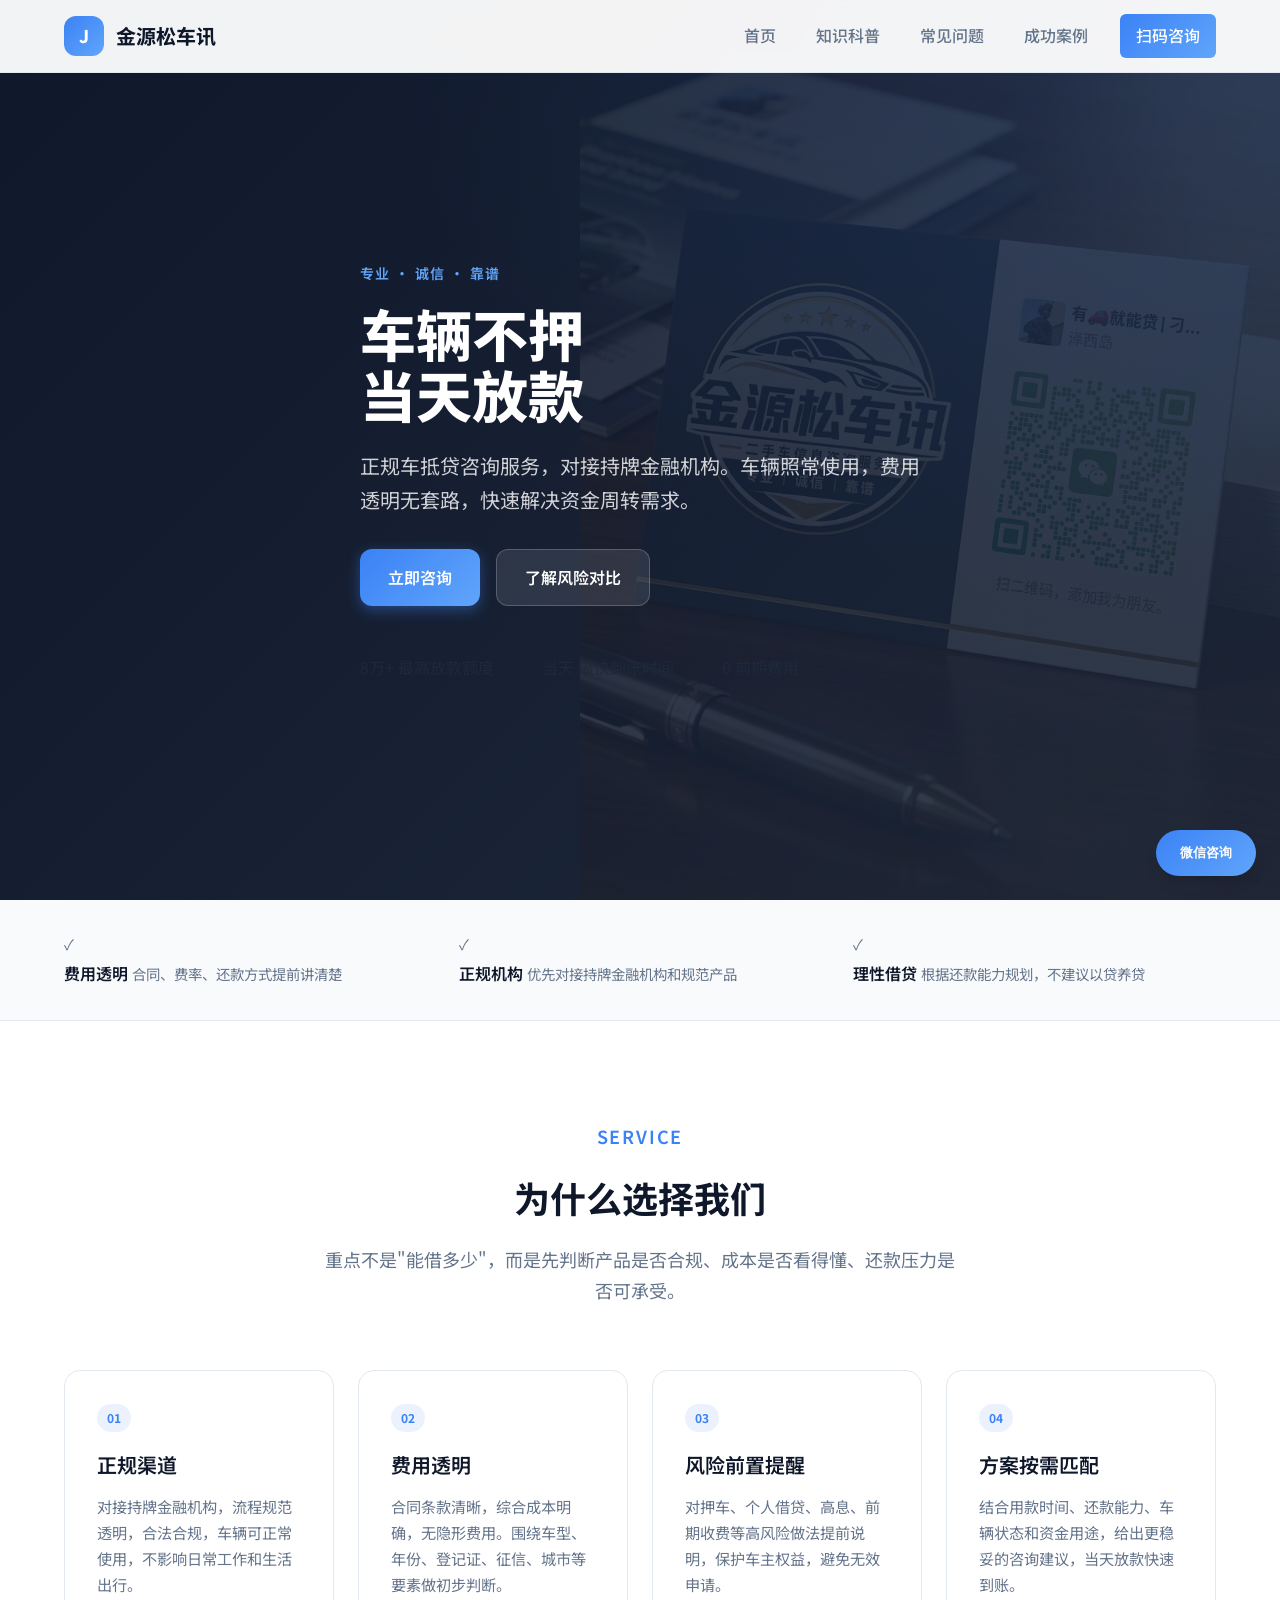
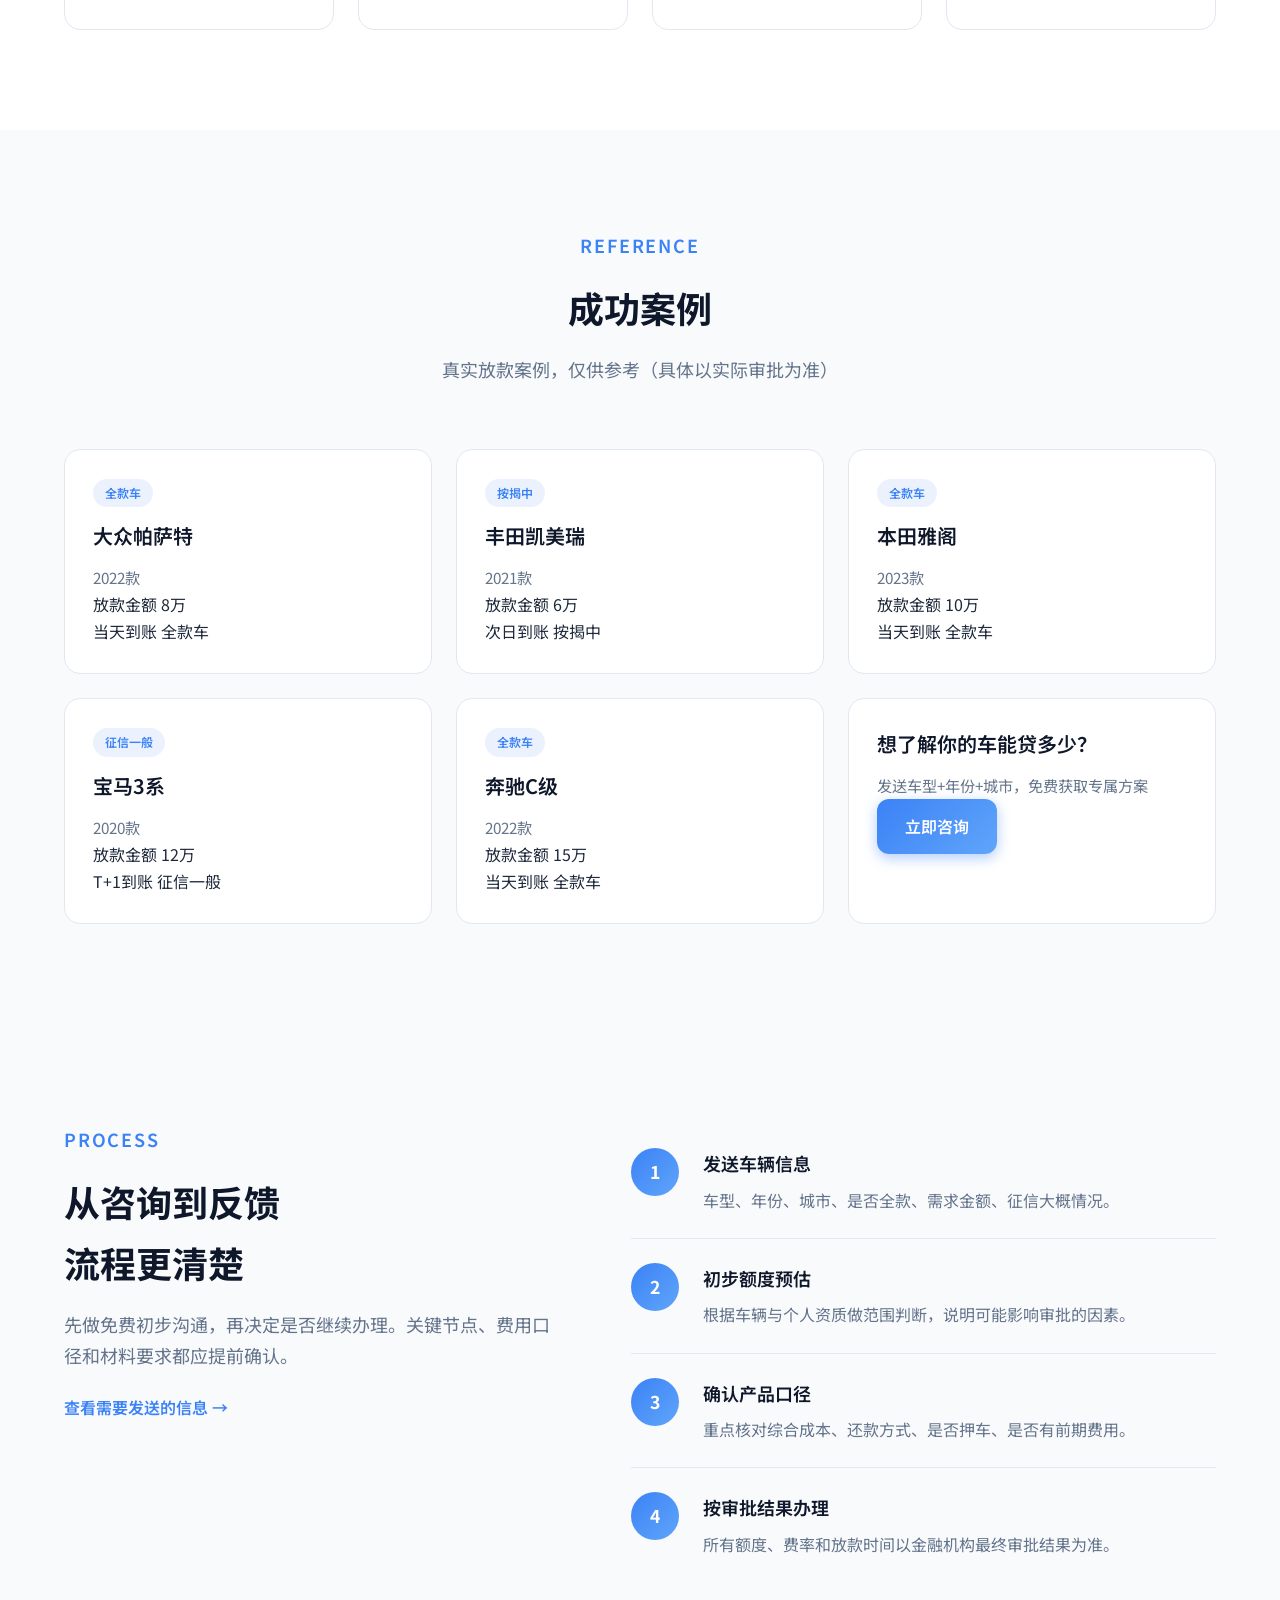
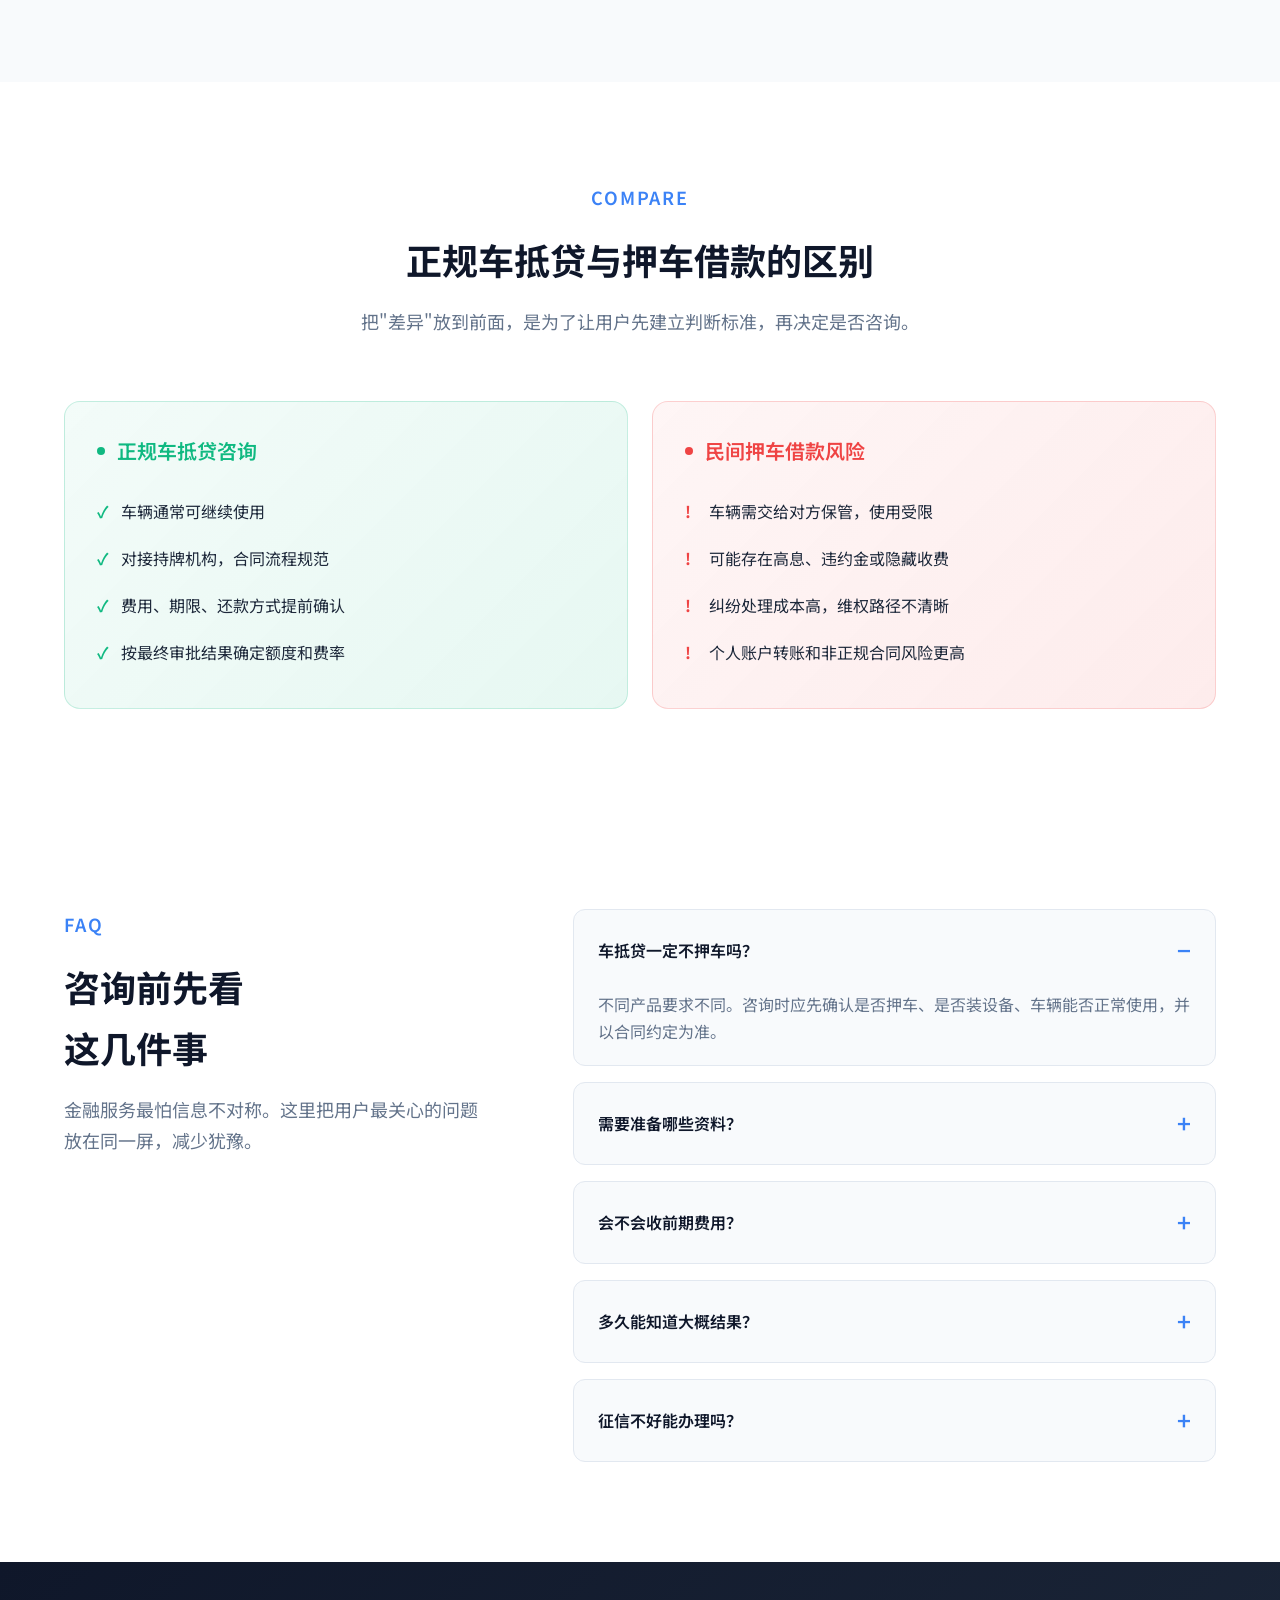
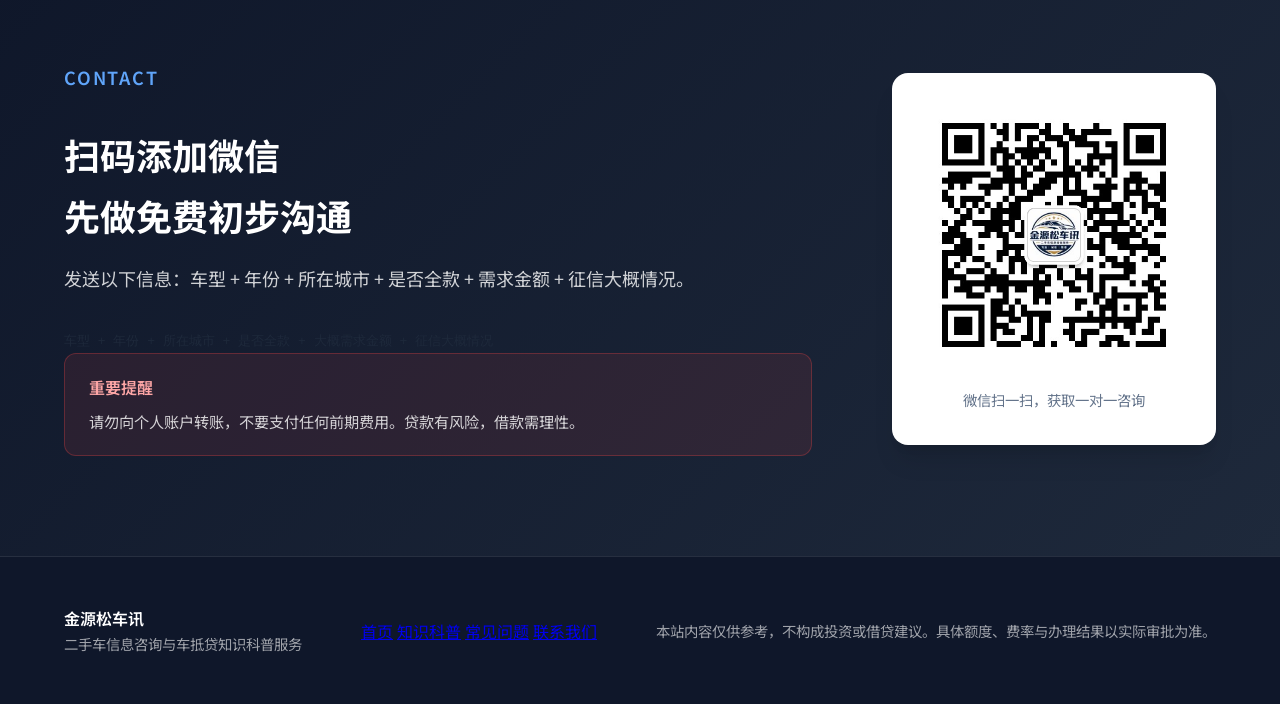
==== commit d3403b6e: "feat: redesign index.html with dark premium theme" ====
--- a/index.html
+++ b/index.html
@@ -3,73 +3,37 @@
 <head>
     <meta charset="UTF-8">
     <meta name="viewport" content="width=device-width, initial-scale=1.0">
-    <title>金源松车讯 - 专业车抵贷知识科普与咨询服务</title>
-
-    <!-- SEO Meta -->
+    <title>金源松车讯 - 专业车抵贷咨询</title>
     <meta name="description" content="金源松车讯提供专业车抵贷知识科普与咨询服务，帮助车主了解正规车抵贷与民间借贷的区别，提供合规透明的资金周转解决方案。不押车、费用透明、当天放款。">
     <meta name="keywords" content="车抵贷,不押车贷款,汽车抵押贷款,二手车贷款,资金周转,车贷咨询,正规车抵贷,民间借贷区别,车辆抵押,贷款知识科普">
     <meta name="author" content="金源松车讯">
     <meta name="robots" content="index, follow">
-
-    <!-- Open Graph -->
     <meta property="og:type" content="website">
     <meta property="og:title" content="金源松车讯 - 专业车抵贷知识科普与咨询服务">
     <meta property="og:description" content="专业 · 诚信 · 靠谱。帮助车主了解正规车抵贷知识，提供合规透明的资金周转解决方案。不押车、费用透明、当天放款。">
-    <meta property="og:url" content="https://1509191786-lang.github.io/chezhurong/">
+    <meta property="og:url" content="https://1509191786-lang.github.io/jinyuansong/">
     <meta property="og:site_name" content="金源松车讯">
     <meta property="og:locale" content="zh_CN">
-    <meta property="og:image" content="https://1509191786-lang.github.io/chezhurong/images/business-card.png">
+    <meta property="og:image" content="https://1509191786-lang.github.io/jinyuansong/images/business-card.png">
     <meta property="og:image:alt" content="金源松车讯名片">
-
-    <!-- Fonts -->
     <link rel="preconnect" href="https://fonts.googleapis.com">
     <link rel="preconnect" href="https://fonts.gstatic.com" crossorigin>
-    <link href="https://fonts.googleapis.com/css2?family=Noto+Sans+SC:wght@400;500;600;700;800&display=swap" rel="stylesheet">
-
-    <!-- Styles -->
+    <link href="https://fonts.googleapis.com/css2?family=Noto+Sans+SC:wght@400;500;600;700;800;900&display=swap" rel="stylesheet">
     <link rel="stylesheet" href="style-new.css">
-
-    <!-- Structured Data (JSON-LD) -->
     <script type="application/ld+json">
     {
         "@context": "https://schema.org",
         "@type": "FinancialService",
         "name": "金源松车讯",
         "description": "专业二手车信息咨询服务，提供车抵贷知识科普与合规资金周转解决方案。",
-        "url": "https://1509191786-lang.github.io/chezhurong/",
-        "image": "https://1509191786-lang.github.io/chezhurong/images/business-card.png",
+        "url": "https://1509191786-lang.github.io/jinyuansong/",
+        "image": "https://1509191786-lang.github.io/jinyuansong/images/business-card.png",
         "areaServed": "中国",
         "serviceType": ["车抵贷咨询", "二手车信息咨询", "额度预估"]
     }
     </script>
-    <script type="application/ld+json">
-    {
-        "@context": "https://schema.org",
-        "@type": "FAQPage",
-        "mainEntity": [
-            {
-                "@type": "Question",
-                "name": "车抵贷不押车和民间借贷押车有什么区别？",
-                "acceptedAnswer": {
-                    "@type": "Answer",
-                    "text": "正规车抵贷不押车，车辆可正常使用，对接持牌金融机构，流程规范透明；民间借贷押车需将车辆交给对方保管，费用较高且风险较大。"
-                }
-            },
-            {
-                "@type": "Question",
-                "name": "车抵贷需要什么条件？",
-                "acceptedAnswer": {
-                    "@type": "Answer",
-                    "text": "一般需要本人名下车辆、车辆登记证书（绿本）、身份证、驾驶证等。具体条件以实际审批为准。"
-                }
-            }
-        ]
-    }
-    </script>
 </head>
 <body>
-    <a class="skip-link" href="#contact">跳到联系方式</a>
-
     <header class="site-header">
         <nav class="nav container" aria-label="主导航">
             <a class="brand" href="index.html" aria-label="金源松车讯首页">
@@ -92,56 +56,68 @@
     </header>
 
     <main>
+        <!-- Hero Section -->
         <section class="hero" aria-labelledby="heroTitle">
-            <div class="hero-bg" role="img" aria-label="金源松车讯名片与车抵贷咨询信息"></div>
+            <div class="hero-bg" role="img" aria-label="高端汽车金融背景"></div>
             <div class="hero-overlay"></div>
             <div class="container hero-content">
-                <p class="eyebrow">专业 · 诚信 · 靠谱 · 当天放款</p>
-                <h1 id="heroTitle">专业车抵贷咨询</h1>
-                <p class="hero-copy">为车主提供车抵贷知识科普、额度预估和合规咨询。正规渠道，车辆照常开，费用透明无套路。提交车型、年份、城市与用款需求，帮你快速判断适合的资金周转方案。</p>
+                <p class="eyebrow">专业 · 诚信 · 靠谱</p>
+                <h1 id="heroTitle">车辆不押<br><span class="accent">当天放款</span></h1>
+                <p class="hero-copy">正规车抵贷咨询服务，对接持牌金融机构。车辆照常使用，费用透明无套路，快速解决资金周转需求。</p>
                 <div class="hero-actions">
-                    <a class="btn btn-primary" href="#contact">微信扫码咨询</a>
-                    <a class="btn btn-ghost" href="#compare">先看风险对比</a>
-                </div>
-                <dl class="hero-stats" aria-label="服务要点">
-                    <div>
-                        <dt>不押车</dt>
-                        <dd>车辆正常使用</dd>
-                    </div>
-                    <div>
-                        <dt>不前收</dt>
-                        <dd>拒绝前期费用</dd>
-                    </div>
-                    <div>
-                        <dt>当天放款</dt>
-                        <dd>快速到账</dd>
-                    </div>
-                </dl>
-            </div>
-        </section>
-
+                    <a class="btn btn-primary" href="#contact">立即咨询</a>
+                    <a class="btn btn-ghost" href="#compare">了解风险对比</a>
+                </div>
+                <div class="hero-stats">
+                    <div class="stat-item">
+                        <span class="stat-num">8万+</span>
+                        <span class="stat-label">最高放款额度</span>
+                    </div>
+                    <div class="stat-item">
+                        <span class="stat-num">当天</span>
+                        <span class="stat-label">最快到账时间</span>
+                    </div>
+                    <div class="stat-item">
+                        <span class="stat-num">0</span>
+                        <span class="stat-label">前期费用</span>
+                    </div>
+                </div>
+            </div>
+        </section>
+
+        <!-- Trust Band -->
         <section class="trust-band" aria-label="服务承诺">
             <div class="container trust-grid">
-                <div>
-                    <strong>费用透明</strong>
-                    <span>合同、费率、还款方式提前讲清楚</span>
-                </div>
-                <div>
-                    <strong>正规机构</strong>
-                    <span>优先对接持牌金融机构和规范产品</span>
-                </div>
-                <div>
-                    <strong>理性借贷</strong>
-                    <span>根据还款能力规划，不建议以贷养贷</span>
-                </div>
-            </div>
-        </section>
-
-        <section class="section" id="advantages">
+                <div class="trust-item">
+                    <span class="trust-icon">&#10003;</span>
+                    <div>
+                        <strong>费用透明</strong>
+                        <span>合同、费率、还款方式提前讲清楚</span>
+                    </div>
+                </div>
+                <div class="trust-item">
+                    <span class="trust-icon">&#10003;</span>
+                    <div>
+                        <strong>正规机构</strong>
+                        <span>优先对接持牌金融机构和规范产品</span>
+                    </div>
+                </div>
+                <div class="trust-item">
+                    <span class="trust-icon">&#10003;</span>
+                    <div>
+                        <strong>理性借贷</strong>
+                        <span>根据还款能力规划，不建议以贷养贷</span>
+                    </div>
+                </div>
+            </div>
+        </section>
+
+        <!-- Advantages Section -->
+        <section class="section section-dark" id="advantages">
             <div class="container">
                 <div class="section-heading">
                     <p class="eyebrow">Service</p>
-                    <h2>为什么选择我们？</h2>
+                    <h2>为什么选择我们</h2>
                     <p>重点不是"能借多少"，而是先判断产品是否合规、成本是否看得懂、还款压力是否可承受。</p>
                 </div>
                 <div class="feature-grid">
@@ -169,6 +145,7 @@
             </div>
         </section>
 
+        <!-- Cases Section -->
         <section class="section cases-section" id="cases">
             <div class="container">
                 <div class="section-heading">
@@ -178,7 +155,7 @@
                 </div>
                 <div class="case-grid">
                     <article class="case-card">
-                        <span>全款车</span>
+                        <span class="case-tag">全款车</span>
                         <h3>大众帕萨特</h3>
                         <p class="case-year">2022款</p>
                         <div class="case-amount">
@@ -191,7 +168,7 @@
                         </div>
                     </article>
                     <article class="case-card">
-                        <span>按揭中</span>
+                        <span class="case-tag">按揭中</span>
                         <h3>丰田凯美瑞</h3>
                         <p class="case-year">2021款</p>
                         <div class="case-amount">
@@ -204,7 +181,7 @@
                         </div>
                     </article>
                     <article class="case-card">
-                        <span>全款车</span>
+                        <span class="case-tag">全款车</span>
                         <h3>本田雅阁</h3>
                         <p class="case-year">2023款</p>
                         <div class="case-amount">
@@ -217,7 +194,7 @@
                         </div>
                     </article>
                     <article class="case-card">
-                        <span>征信一般</span>
+                        <span class="case-tag">征信一般</span>
                         <h3>宝马3系</h3>
                         <p class="case-year">2020款</p>
                         <div class="case-amount">
@@ -230,7 +207,7 @@
                         </div>
                     </article>
                     <article class="case-card">
-                        <span>全款车</span>
+                        <span class="case-tag">全款车</span>
                         <h3>奔驰C级</h3>
                         <p class="case-year">2022款</p>
                         <div class="case-amount">
@@ -251,13 +228,14 @@
             </div>
         </section>
 
+        <!-- Process Section -->
         <section class="section process-section" id="process">
             <div class="container process-layout">
                 <div class="section-heading left">
                     <p class="eyebrow">Process</p>
-                    <h2>从咨询到反馈，流程更清楚</h2>
+                    <h2>从咨询到反馈<br>流程更清楚</h2>
                     <p>先做免费初步沟通，再决定是否继续办理。关键节点、费用口径和材料要求都应提前确认。</p>
-                    <a class="text-link" href="#contact">查看需要发送的信息</a>
+                    <a class="text-link" href="#contact">查看需要发送的信息 &rarr;</a>
                 </div>
                 <ol class="timeline">
                     <li>
@@ -292,12 +270,13 @@
             </div>
         </section>
 
-        <section class="section" id="compare">
+        <!-- Compare Section -->
+        <section class="section section-dark" id="compare">
             <div class="container">
                 <div class="section-heading">
                     <p class="eyebrow">Compare</p>
                     <h2>正规车抵贷与押车借款的区别</h2>
-                    <p>页面把"差异"放到前面，是为了让用户先建立判断标准，再决定是否咨询。</p>
+                    <p>把"差异"放到前面，是为了让用户先建立判断标准，再决定是否咨询。</p>
                 </div>
                 <div class="compare-grid">
                     <article class="compare-card good">
@@ -322,32 +301,12 @@
             </div>
         </section>
 
-        <section class="section notice-section">
-            <div class="container">
-                <div class="section-heading">
-                    <p class="eyebrow">Notice</p>
-                    <h2>重要提醒</h2>
-                    <p>关于还款与解押，请务必注意以下事项</p>
-                </div>
-                <div class="notice-card">
-                    <div class="notice-content">
-                        <h3>关于还款与解押</h3>
-                        <ul>
-                            <li><strong>还款方式：</strong>请将款项转入公司指定对公账户，或保持本人银行卡余额充足等待自动扣款</li>
-                            <li><strong>安全提醒：</strong>请勿向任何个人账户转账，以免遭遇诈骗</li>
-                            <li><strong>结清解押：</strong>贷款结清后5-15个工作日内，我们将邮寄车辆登记证书和贷款结清证明</li>
-                            <li><strong>解押流程：</strong>收到资料后，携带相关材料前往当地车管所即可办理车辆解押手续</li>
-                        </ul>
-                    </div>
-                </div>
-            </div>
-        </section>
-
+        <!-- FAQ Section -->
         <section class="section faq-section" id="faq">
             <div class="container faq-layout">
                 <div class="section-heading left">
                     <p class="eyebrow">FAQ</p>
-                    <h2>咨询前先看这几件事</h2>
+                    <h2>咨询前先看<br>这几件事</h2>
                     <p>金融服务最怕信息不对称。这里把用户最关心的问题放在同一屏，减少犹豫。</p>
                 </div>
                 <div class="faq-list">
@@ -375,11 +334,12 @@
             </div>
         </section>
 
+        <!-- Contact Section -->
         <section class="contact-section" id="contact">
             <div class="container contact-layout">
                 <div class="contact-copy">
                     <p class="eyebrow">Contact</p>
-                    <h2>扫码添加微信，先做免费初步沟通</h2>
+                    <h2>扫码添加微信<br>先做免费初步沟通</h2>
                     <p>发送以下信息：车型 + 年份 + 所在城市 + 是否全款 + 需求金额 + 征信大概情况。</p>
                     <div class="info-template">
                         <code>车型 + 年份 + 所在城市 + 是否全款 + 大概需求金额 + 征信大概情况</code>
@@ -456,7 +416,6 @@
                 }
             });
 
-            // 平滑滚动
             document.querySelectorAll('a[href^="#"]').forEach(function (anchor) {
                 anchor.addEventListener('click', function (e) {
                     var targetId = this.getAttribute('href');
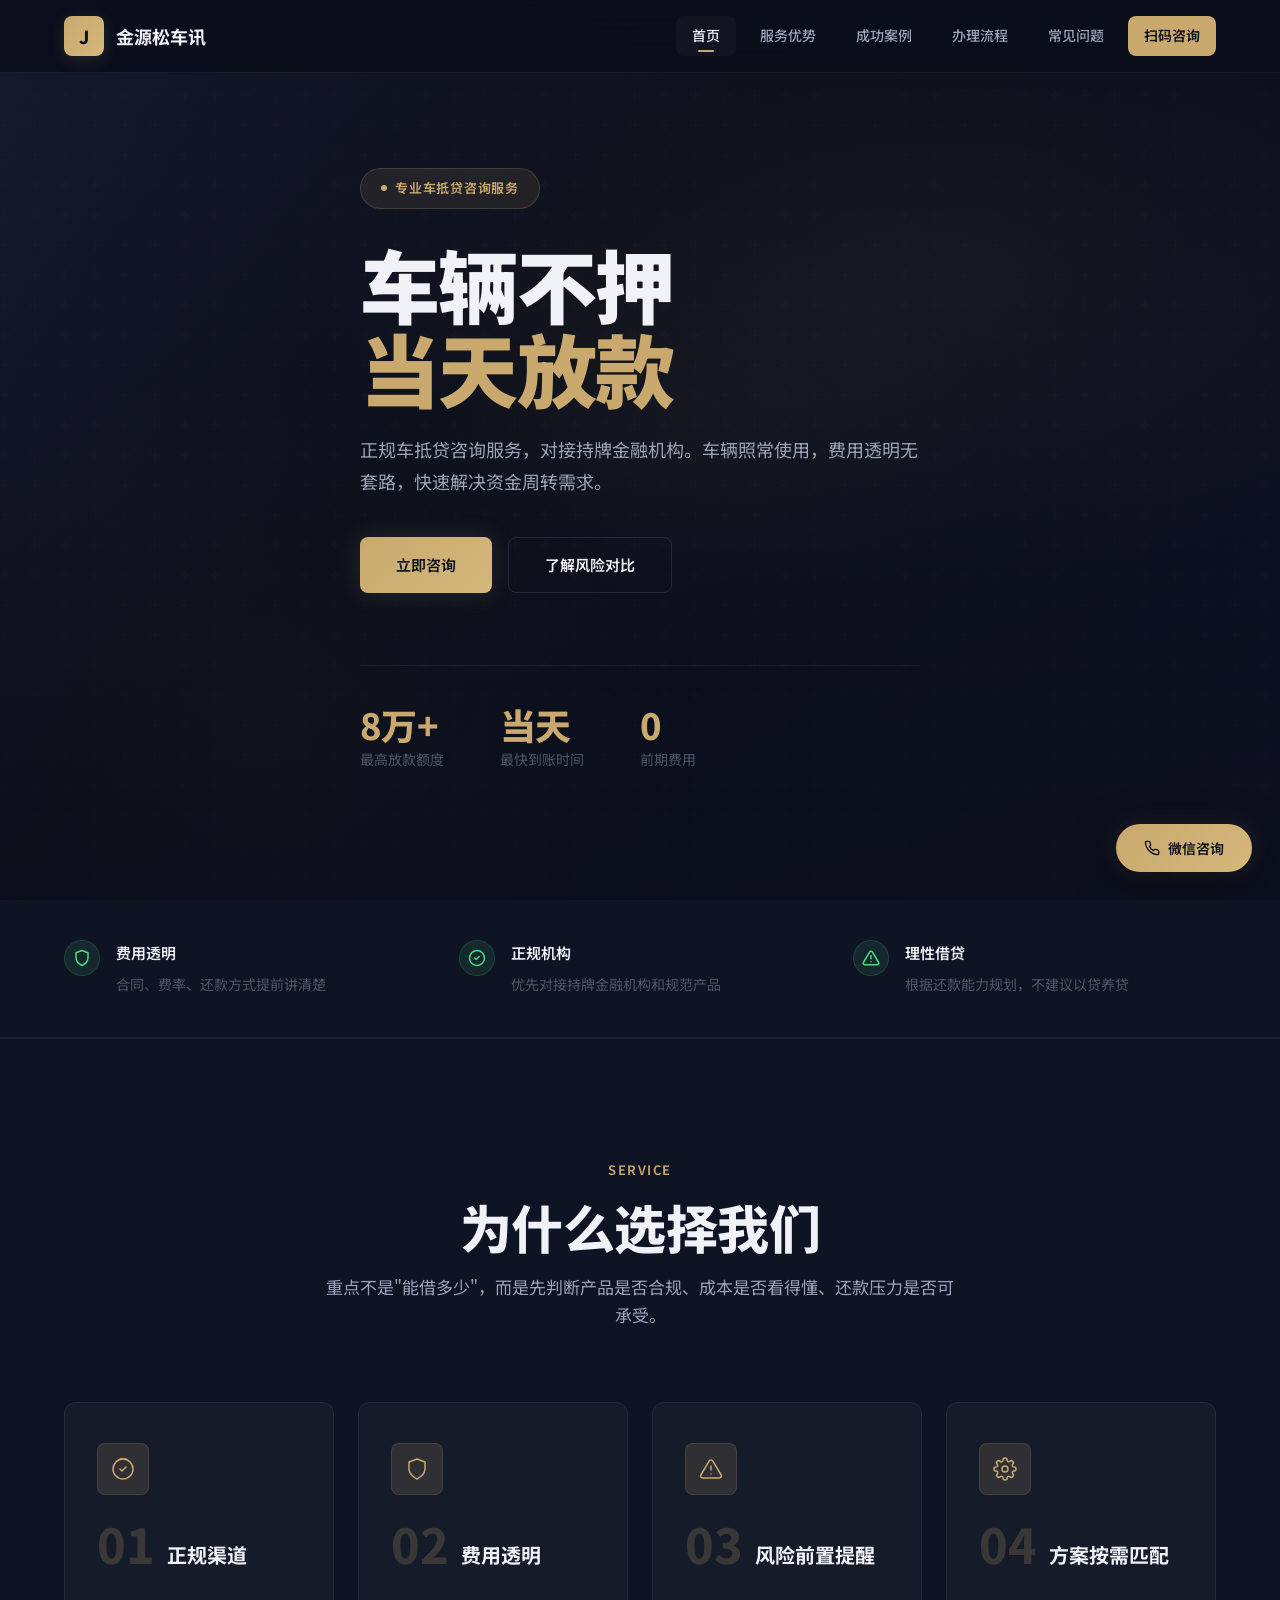
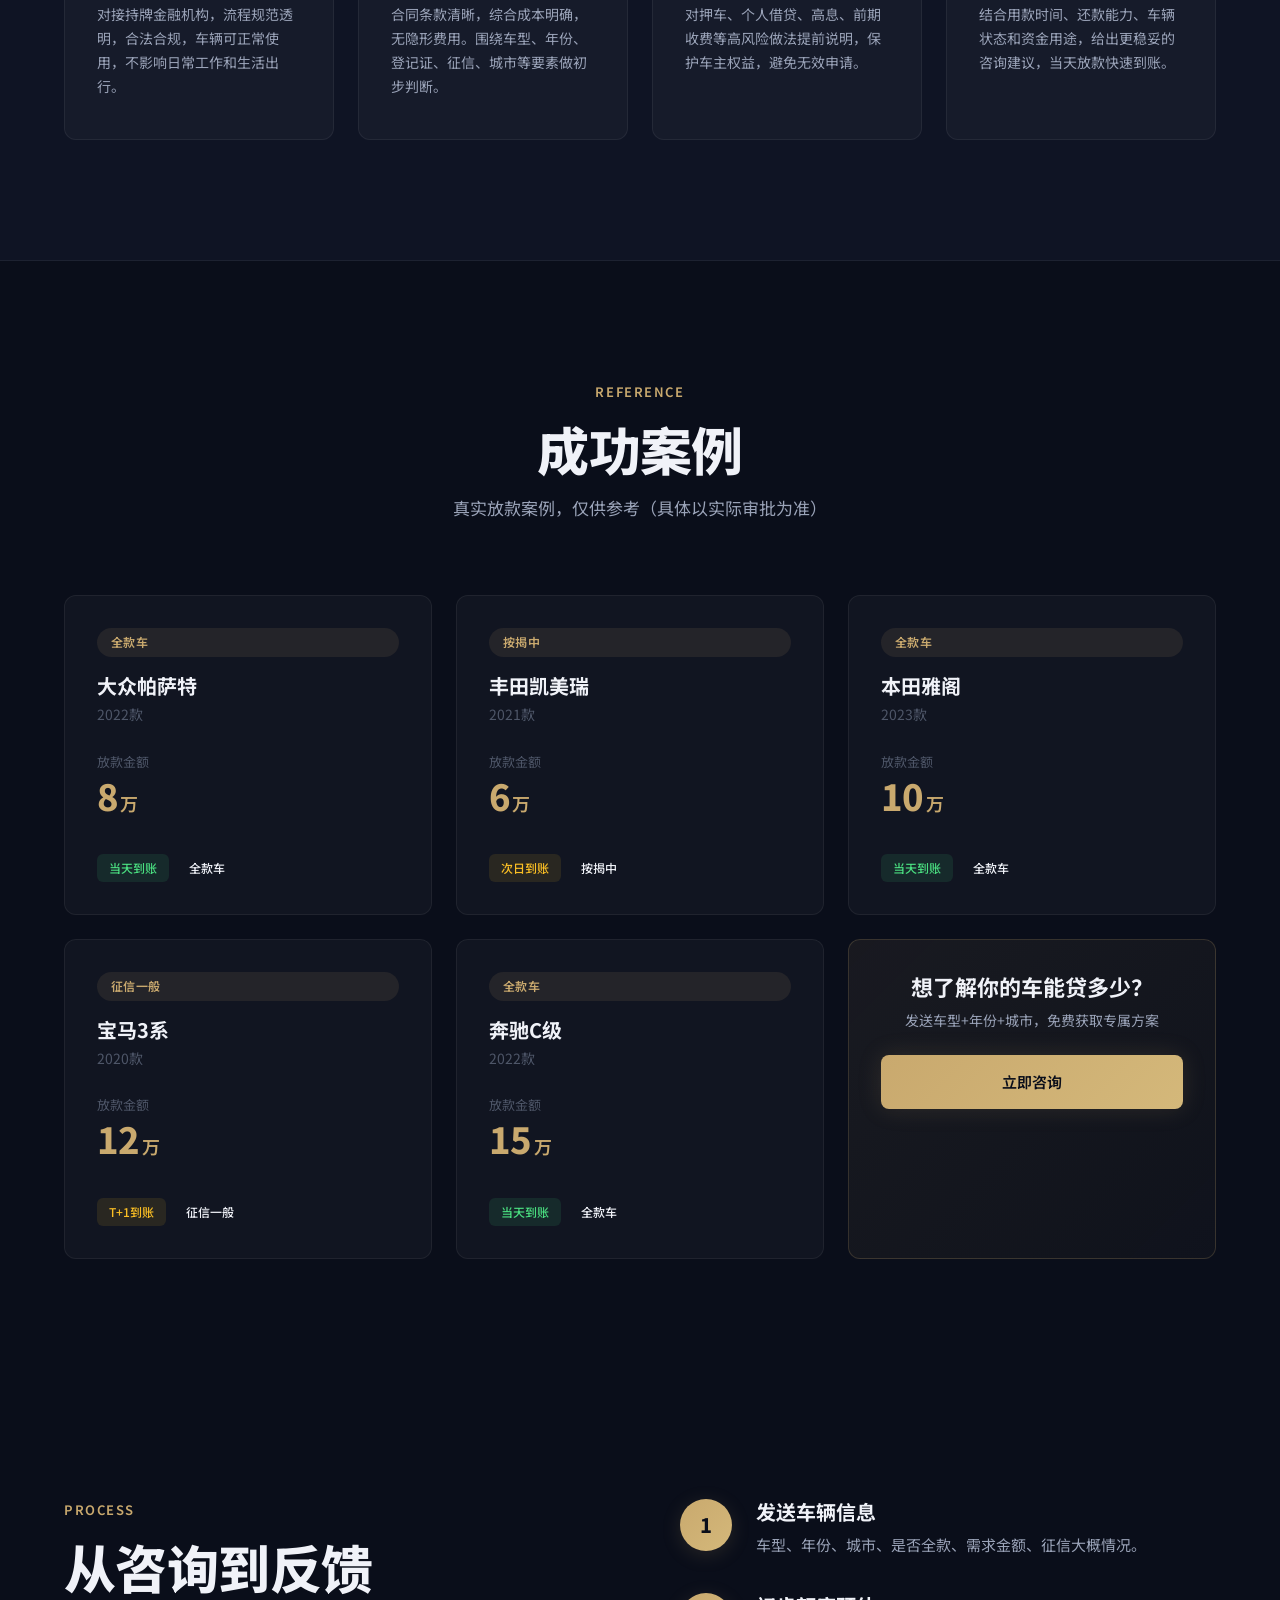
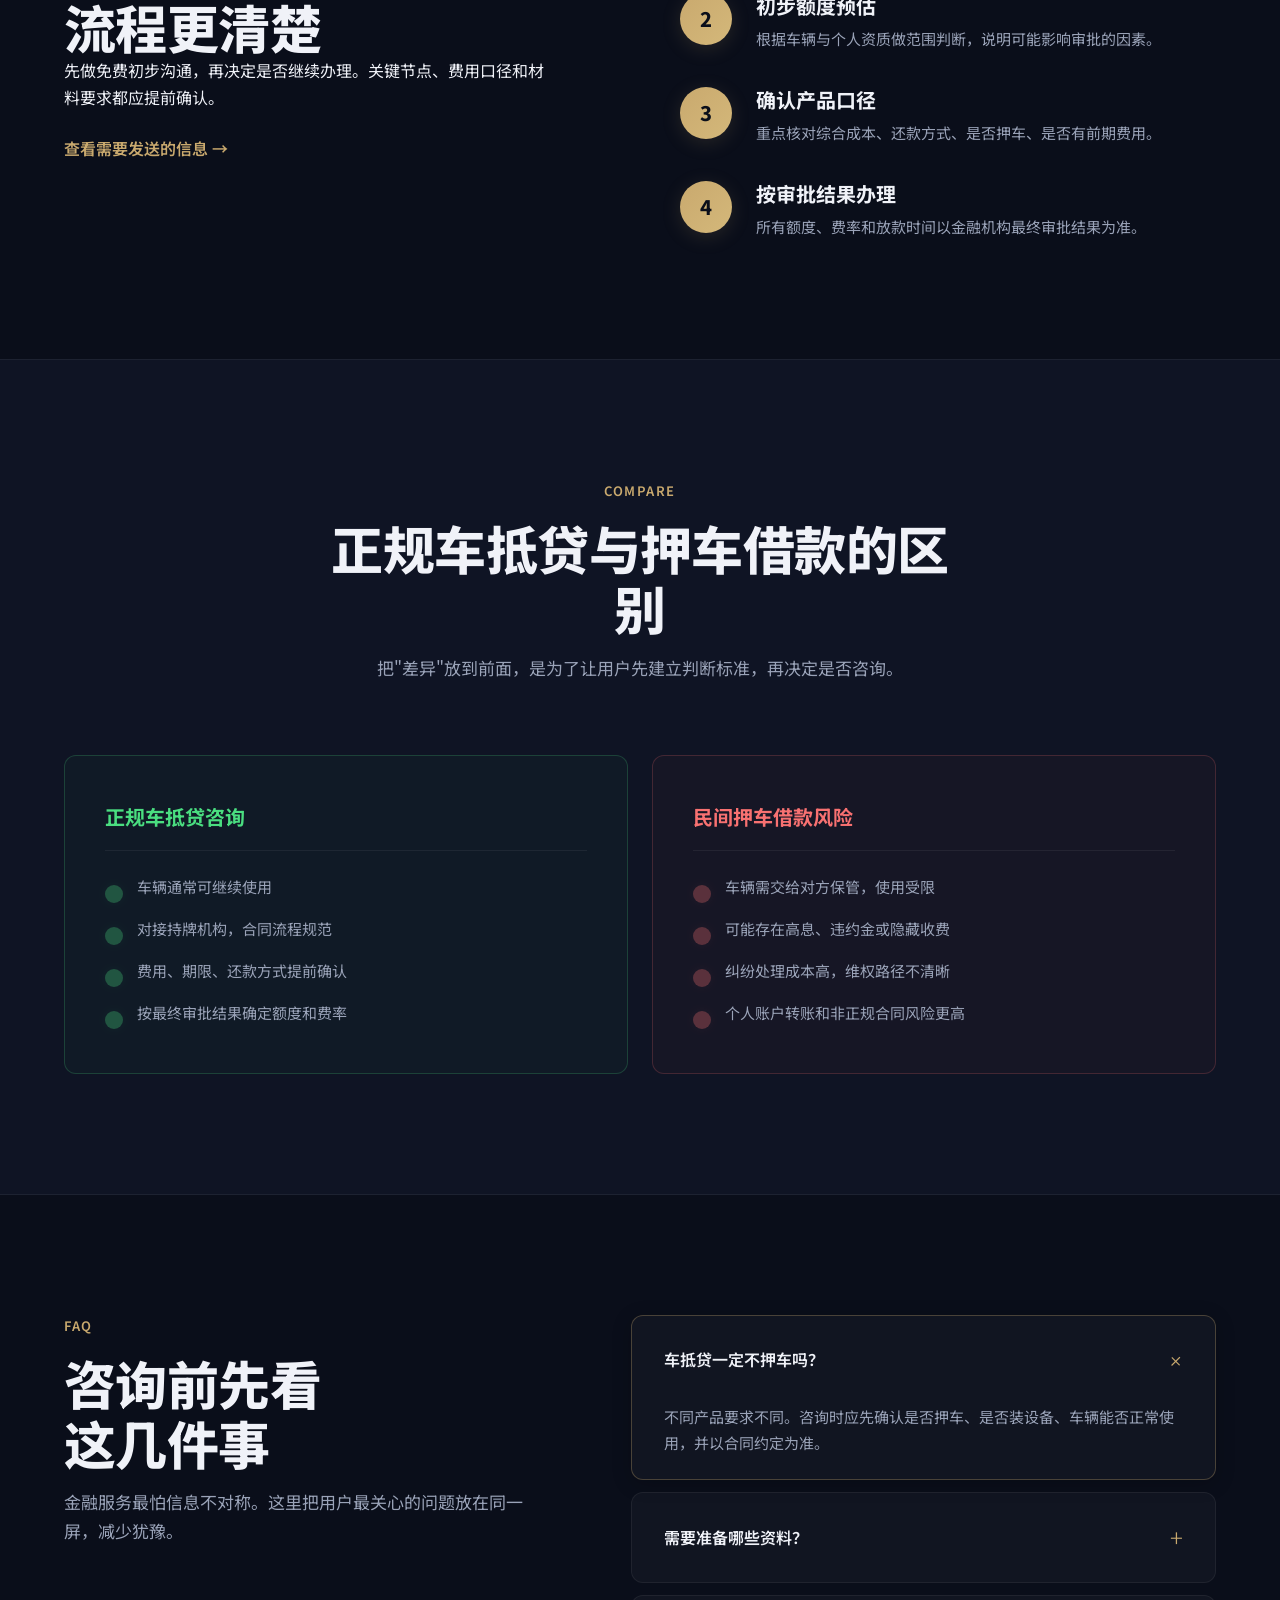
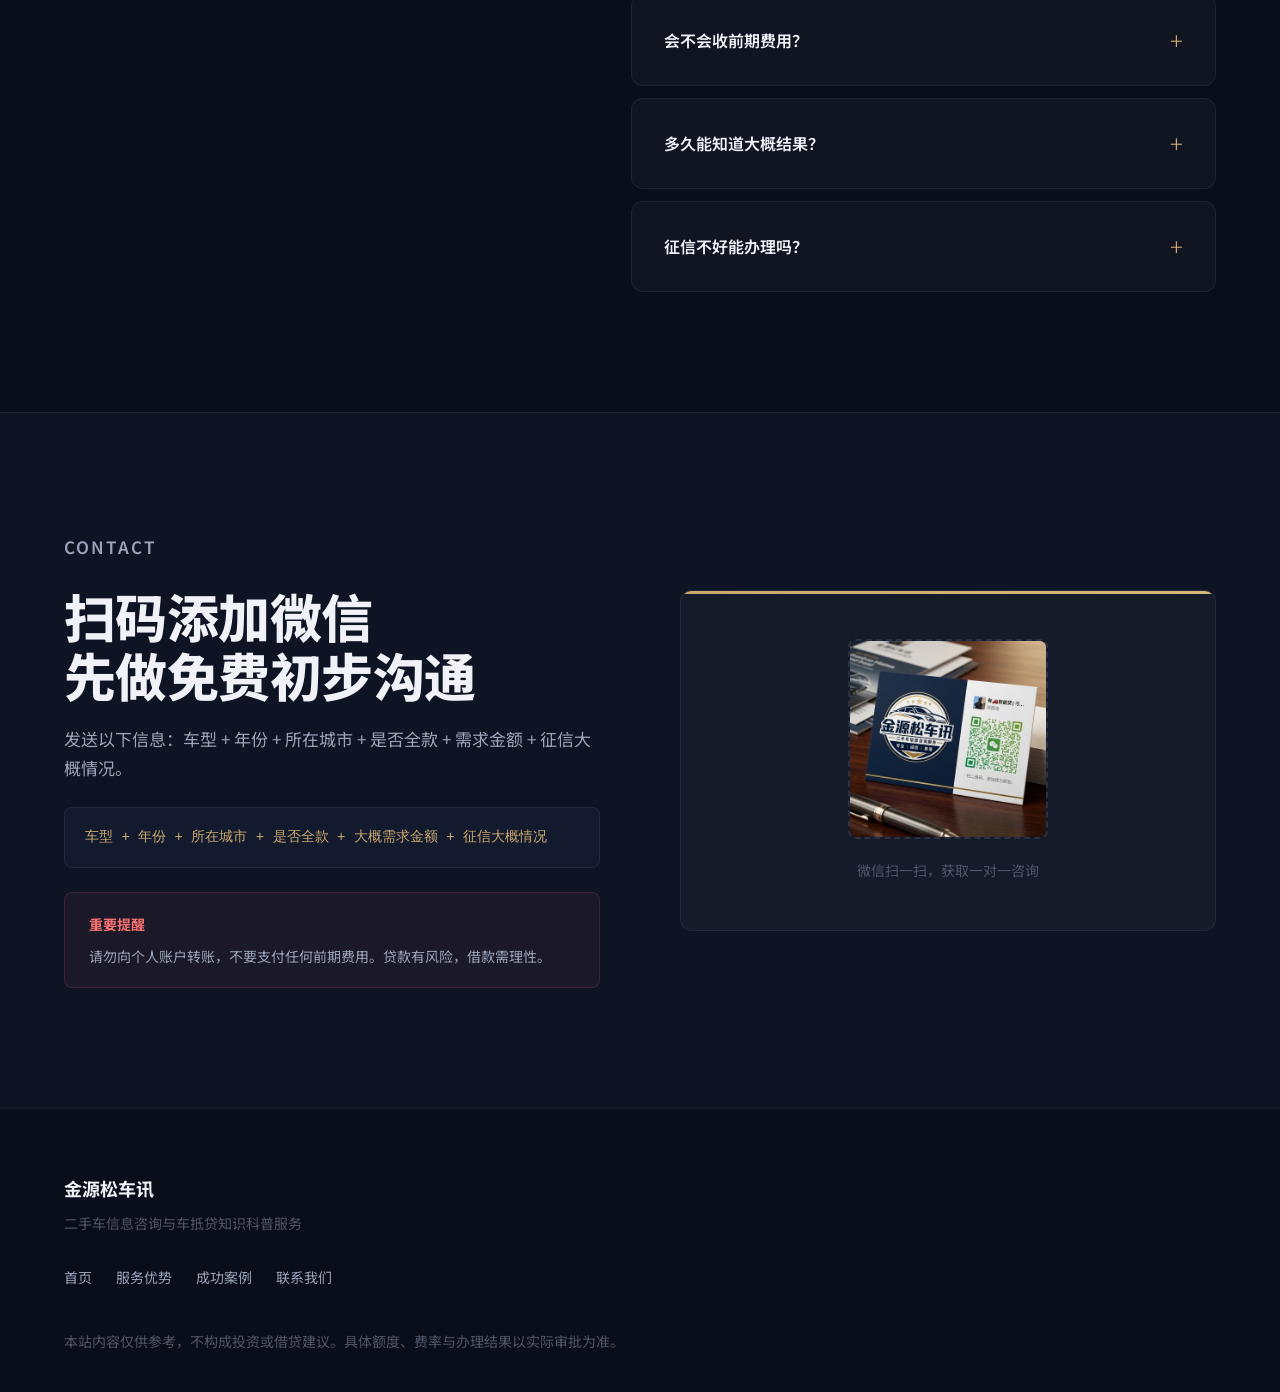
==== commit bd6d8122: "feat: update website with new design" ====
--- a/index.html
+++ b/index.html
@@ -1,433 +1,1848 @@
-<!DOCTYPE html>
+
+<!doctype html>
 <html lang="zh-CN">
 <head>
-    <meta charset="UTF-8">
-    <meta name="viewport" content="width=device-width, initial-scale=1.0">
-    <title>金源松车讯 - 专业车抵贷咨询</title>
-    <meta name="description" content="金源松车讯提供专业车抵贷知识科普与咨询服务，帮助车主了解正规车抵贷与民间借贷的区别，提供合规透明的资金周转解决方案。不押车、费用透明、当天放款。">
-    <meta name="keywords" content="车抵贷,不押车贷款,汽车抵押贷款,二手车贷款,资金周转,车贷咨询,正规车抵贷,民间借贷区别,车辆抵押,贷款知识科普">
-    <meta name="author" content="金源松车讯">
-    <meta name="robots" content="index, follow">
-    <meta property="og:type" content="website">
-    <meta property="og:title" content="金源松车讯 - 专业车抵贷知识科普与咨询服务">
-    <meta property="og:description" content="专业 · 诚信 · 靠谱。帮助车主了解正规车抵贷知识，提供合规透明的资金周转解决方案。不押车、费用透明、当天放款。">
-    <meta property="og:url" content="https://1509191786-lang.github.io/jinyuansong/">
-    <meta property="og:site_name" content="金源松车讯">
-    <meta property="og:locale" content="zh_CN">
-    <meta property="og:image" content="https://1509191786-lang.github.io/jinyuansong/images/business-card.png">
-    <meta property="og:image:alt" content="金源松车讯名片">
-    <link rel="preconnect" href="https://fonts.googleapis.com">
-    <link rel="preconnect" href="https://fonts.gstatic.com" crossorigin>
-    <link href="https://fonts.googleapis.com/css2?family=Noto+Sans+SC:wght@400;500;600;700;800;900&display=swap" rel="stylesheet">
-    <link rel="stylesheet" href="style-new.css">
-    <script type="application/ld+json">
-    {
-        "@context": "https://schema.org",
-        "@type": "FinancialService",
-        "name": "金源松车讯",
-        "description": "专业二手车信息咨询服务，提供车抵贷知识科普与合规资金周转解决方案。",
-        "url": "https://1509191786-lang.github.io/jinyuansong/",
-        "image": "https://1509191786-lang.github.io/jinyuansong/images/business-card.png",
-        "areaServed": "中国",
-        "serviceType": ["车抵贷咨询", "二手车信息咨询", "额度预估"]
-    }
-    </script>
+  <meta charset="utf-8" />
+  <meta name="viewport" content="width=device-width, initial-scale=1" />
+  <title>金源松车讯 — 专业车辆抵押贷款咨询</title>
+  <meta name="description" content="帮助车主了解正规车抵贷与民间借贷的区别，提供合规透明的资金周转解决方案。不押车、费用透明、当天放款。" />
+  <link rel="preconnect" href="https://fonts.googleapis.com" />
+  <link rel="preconnect" href="https://fonts.gstatic.com" crossorigin />
+  <link href="https://fonts.googleapis.com/css2?family=Noto+Sans+SC:wght@400;500;600;700;800;900&display=swap" rel="stylesheet" />
+  <style>
+    :root {
+      --bg-primary: #0a0e1a;
+      --bg-secondary: #0f1424;
+      --bg-tertiary: #141a2e;
+      --bg-card: rgba(255,255,255,0.03);
+      --bg-card-hover: rgba(255,255,255,0.06);
+
+      --text-primary: #f0f2f8;
+      --text-secondary: #9aa3b8;
+      --text-muted: #4e5668;
+
+      --accent: #c9a96e;
+      --accent-hover: #d4b87a;
+      --accent-glow: rgba(201,169,110,0.15);
+
+      --success: #4ade80;
+      --warning: #fbbf24;
+      --danger: #f87171;
+
+      --border: rgba(255,255,255,0.06);
+      --border-light: rgba(255,255,255,0.1);
+
+      --font: 'Noto Sans SC', -apple-system, BlinkMacSystemFont, sans-serif;
+      --radius: 12px;
+      --radius-sm: 8px;
+      --transition: 0.3s cubic-bezier(0.4,0,0.2,1);
+    }
+
+    *, *::before, *::after { box-sizing: border-box; margin: 0; padding: 0; }
+    html { scroll-behavior: smooth; }
+    body {
+      font-family: var(--font);
+      font-size: 16px;
+      line-height: 1.7;
+      color: var(--text-primary);
+      background: var(--bg-primary);
+      -webkit-font-smoothing: antialiased;
+      -moz-osx-font-smoothing: grayscale;
+      overflow-x: hidden;
+    }
+    img { max-width: 100%; height: auto; display: block; }
+    a { color: inherit; text-decoration: none; }
+    ul, ol { list-style: none; }
+    button { font-family: inherit; cursor: pointer; border: none; background: none; }
+
+    .container {
+      max-width: 1200px;
+      margin: 0 auto;
+      padding: 0 24px;
+    }
+
+    /* ===== Typography ===== */
+    .eyebrow {
+      font-size: 13px;
+      font-weight: 600;
+      letter-spacing: 0.12em;
+      text-transform: uppercase;
+      color: var(--accent);
+      margin-bottom: 16px;
+    }
+
+    h1 {
+      font-size: clamp(44px, 7vw, 80px);
+      font-weight: 900;
+      line-height: 1.05;
+      letter-spacing: -0.02em;
+    }
+    h1 .accent { color: var(--accent); }
+
+    h2 {
+      font-size: clamp(30px, 4.5vw, 52px);
+      font-weight: 800;
+      line-height: 1.15;
+      letter-spacing: -0.01em;
+    }
+
+    h3 {
+      font-size: 20px;
+      font-weight: 700;
+      line-height: 1.3;
+    }
+
+    /* ===== Header ===== */
+    .site-header {
+      position: fixed;
+      top: 0;
+      left: 0;
+      right: 0;
+      z-index: 1000;
+      background: rgba(10,14,26,0.85);
+      backdrop-filter: blur(24px);
+      -webkit-backdrop-filter: blur(24px);
+      border-bottom: 1px solid var(--border);
+      transition: var(--transition);
+    }
+
+    .site-header.scrolled {
+      background: rgba(10,14,26,0.95);
+      box-shadow: 0 4px 30px rgba(0,0,0,0.3);
+    }
+
+    .nav {
+      display: flex;
+      align-items: center;
+      justify-content: space-between;
+      height: 72px;
+    }
+
+    .brand {
+      display: flex;
+      align-items: center;
+      gap: 12px;
+      font-size: 18px;
+      font-weight: 700;
+      color: var(--text-primary);
+      transition: var(--transition);
+    }
+
+    .brand:hover {
+      color: var(--accent);
+    }
+
+    .brand-mark {
+      width: 40px;
+      height: 40px;
+      display: flex;
+      align-items: center;
+      justify-content: center;
+      background: linear-gradient(135deg, var(--accent), var(--accent-hover));
+      color: var(--bg-primary);
+      font-size: 18px;
+      font-weight: 800;
+      border-radius: var(--radius-sm);
+      box-shadow: 0 4px 16px var(--accent-glow);
+      transition: var(--transition);
+    }
+
+    .brand:hover .brand-mark {
+      transform: rotate(-3deg) scale(1.05);
+    }
+
+    .nav-links {
+      display: flex;
+      align-items: center;
+      gap: 8px;
+    }
+
+    .nav-links a {
+      padding: 8px 16px;
+      font-size: 14px;
+      font-weight: 500;
+      color: var(--text-secondary);
+      border-radius: var(--radius-sm);
+      transition: var(--transition);
+      position: relative;
+    }
+
+    .nav-links a:hover,
+    .nav-links a.active {
+      color: var(--text-primary);
+      background: var(--bg-card);
+    }
+
+    .nav-links a.active::after {
+      content: '';
+      position: absolute;
+      bottom: 4px;
+      left: 50%;
+      transform: translateX(-50%);
+      width: 16px;
+      height: 2px;
+      background: var(--accent);
+      border-radius: 1px;
+    }
+
+    .nav-cta {
+      background: var(--accent) !important;
+      color: var(--bg-primary) !important;
+      font-weight: 600 !important;
+    }
+
+    .nav-cta:hover {
+      background: var(--accent-hover) !important;
+      transform: translateY(-1px);
+      box-shadow: 0 4px 20px var(--accent-glow);
+    }
+
+    /* Mobile menu */
+    .mobile-menu-btn {
+      display: none;
+      width: 40px;
+      height: 40px;
+      align-items: center;
+      justify-content: center;
+      border-radius: var(--radius-sm);
+      transition: var(--transition);
+    }
+
+    .mobile-menu-btn:hover {
+      background: var(--bg-card);
+    }
+
+    .hamburger {
+      width: 20px;
+      height: 14px;
+      display: flex;
+      flex-direction: column;
+      justify-content: space-between;
+    }
+
+    .hamburger span {
+      display: block;
+      height: 2px;
+      width: 100%;
+      background: var(--text-primary);
+      border-radius: 1px;
+      transition: var(--transition);
+    }
+
+    .mobile-menu-btn.is-open .hamburger span:nth-child(1) {
+      transform: translateY(6px) rotate(45deg);
+    }
+
+    .mobile-menu-btn.is-open .hamburger span:nth-child(2) {
+      opacity: 0;
+    }
+
+    .mobile-menu-btn.is-open .hamburger span:nth-child(3) {
+      transform: translateY(-6px) rotate(-45deg);
+    }
+
+    .mobile-nav {
+      position: fixed;
+      inset: 72px 0 auto 0;
+      z-index: 999;
+      background: rgba(10,14,26,0.98);
+      backdrop-filter: blur(24px);
+      -webkit-backdrop-filter: blur(24px);
+      border-bottom: 1px solid var(--border);
+      padding: 24px;
+      display: flex;
+      flex-direction: column;
+      gap: 8px;
+      transform: translateY(-100%);
+      opacity: 0;
+      transition: transform 0.3s ease, opacity 0.3s ease;
+      pointer-events: none;
+    }
+
+    .mobile-nav.is-open {
+      transform: translateY(0);
+      opacity: 1;
+      pointer-events: auto;
+    }
+
+    .mobile-nav a {
+      display: block;
+      padding: 16px 20px;
+      font-size: 16px;
+      font-weight: 500;
+      color: var(--text-secondary);
+      border-radius: var(--radius-sm);
+      transition: var(--transition);
+    }
+
+    .mobile-nav a:hover,
+    .mobile-nav a.active {
+      color: var(--text-primary);
+      background: var(--bg-card);
+    }
+
+    .mobile-nav .nav-cta {
+      text-align: center;
+      margin-top: 8px;
+      background: var(--accent);
+      color: var(--bg-primary);
+      font-weight: 600;
+    }
+
+    /* ===== Hero ===== */
+    .hero {
+      position: relative;
+      min-height: 100vh;
+      display: flex;
+      align-items: center;
+      overflow: hidden;
+    }
+
+    .hero-bg {
+      position: absolute;
+      inset: 0;
+      background: 
+        radial-gradient(ellipse 80% 60% at 70% 30%, rgba(201,169,110,0.08) 0%, transparent 60%),
+        radial-gradient(ellipse 60% 80% at 20% 80%, rgba(201,169,110,0.05) 0%, transparent 50%),
+        radial-gradient(ellipse 40% 40% at 50% 50%, rgba(201,169,110,0.03) 0%, transparent 70%),
+        linear-gradient(135deg, #1a1f35 0%, #0a0e1a 40%, #0d1225 100%);
+      z-index: 0;
+    }
+
+    .hero-bg::before {
+      content: '';
+      position: absolute;
+      inset: 0;
+      background: url("data:image/svg+xml,%3Csvg width='60' height='60' viewBox='0 0 60 60' xmlns='http://www.w3.org/2000/svg'%3E%3Cg fill='none' fill-rule='evenodd'%3E%3Cg fill='%23c9a96e' fill-opacity='0.03'%3E%3Cpath d='M36 34v-4h-2v4h-4v2h4v4h2v-4h4v-2h-4zm0-30V0h-2v4h-4v2h4v4h2V6h4V4h-4zM6 34v-4H4v4H0v2h4v4h2v-4h4v-2H6zM6 4V0H4v4H0v2h4v4h2V6h4V4H6z'/%3E%3C/g%3E%3C/g%3E%3C/svg%3E");
+      opacity: 0.5;
+      animation: bgShimmer 20s ease-in-out infinite;
+    }
+
+    @keyframes bgShimmer {
+      0%, 100% { opacity: 0.5; }
+      50% { opacity: 0.7; }
+    }
+
+    .hero-overlay {
+      position: absolute;
+      inset: 0;
+      background: linear-gradient(
+        180deg,
+        rgba(10,14,26,0.3) 0%,
+        rgba(10,14,26,0.1) 50%,
+        rgba(10,14,26,0.6) 100%
+      );
+      z-index: 1;
+    }
+
+    .hero-content {
+      position: relative;
+      z-index: 2;
+      padding-top: 120px;
+      padding-bottom: 80px;
+    }
+
+    .hero-badge {
+      display: inline-flex;
+      align-items: center;
+      gap: 8px;
+      padding: 8px 20px;
+      background: rgba(201,169,110,0.1);
+      border: 1px solid rgba(201,169,110,0.2);
+      border-radius: 50px;
+      font-size: 13px;
+      font-weight: 600;
+      color: var(--accent);
+      margin-bottom: 32px;
+      letter-spacing: 0.06em;
+    }
+
+    .hero-badge::before {
+      content: '';
+      width: 6px;
+      height: 6px;
+      background: var(--accent);
+      border-radius: 50%;
+      animation: pulse 2s infinite;
+    }
+
+    @keyframes pulse {
+      0%, 100% { opacity: 1; transform: scale(1); }
+      50% { opacity: 0.5; transform: scale(1.5); }
+    }
+
+    .hero-copy {
+      max-width: 560px;
+      margin-top: 24px;
+      font-size: 18px;
+      color: var(--text-secondary);
+      line-height: 1.8;
+    }
+
+    .hero-actions {
+      display: flex;
+      gap: 16px;
+      margin-top: 40px;
+      flex-wrap: wrap;
+    }
+
+    .hero-stats {
+      display: flex;
+      gap: 56px;
+      margin-top: 72px;
+      padding-top: 40px;
+      border-top: 1px solid var(--border);
+    }
+
+    .stat-item {
+      display: flex;
+      flex-direction: column;
+      gap: 6px;
+      opacity: 0;
+      transform: translateY(20px);
+      animation: fadeInUp 0.6s forwards;
+    }
+
+    .stat-item:nth-child(1) { animation-delay: 0.3s; }
+    .stat-item:nth-child(2) { animation-delay: 0.5s; }
+    .stat-item:nth-child(3) { animation-delay: 0.7s; }
+
+    .stat-num {
+      font-size: 36px;
+      font-weight: 800;
+      color: var(--accent);
+      line-height: 1;
+      letter-spacing: -0.02em;
+    }
+
+    .stat-label {
+      font-size: 14px;
+      color: var(--text-muted);
+    }
+
+    @keyframes fadeInUp {
+      to { opacity: 1; transform: translateY(0); }
+    }
+
+    /* ===== Buttons ===== */
+    .btn {
+      display: inline-flex;
+      align-items: center;
+      justify-content: center;
+      gap: 8px;
+      padding: 14px 36px;
+      font-size: 15px;
+      font-weight: 600;
+      border-radius: var(--radius-sm);
+      transition: var(--transition);
+      cursor: pointer;
+      position: relative;
+      overflow: hidden;
+    }
+
+    .btn::before {
+      content: '';
+      position: absolute;
+      inset: 0;
+      background: linear-gradient(135deg, rgba(255,255,255,0.1), transparent);
+      opacity: 0;
+      transition: var(--transition);
+    }
+
+    .btn:hover::before {
+      opacity: 1;
+    }
+
+    .btn-primary {
+      background: linear-gradient(135deg, var(--accent), var(--accent-hover));
+      color: var(--bg-primary);
+      box-shadow: 0 0 24px var(--accent-glow);
+    }
+
+    .btn-primary:hover {
+      transform: translateY(-2px);
+      box-shadow: 0 8px 32px var(--accent-glow);
+    }
+
+    .btn-ghost {
+      background: transparent;
+      color: var(--text-primary);
+      border: 1px solid var(--border-light);
+    }
+
+    .btn-ghost:hover {
+      background: var(--bg-card);
+      border-color: var(--accent);
+    }
+
+    /* ===== Trust Band ===== */
+    .trust-band {
+      background: var(--bg-secondary);
+      border-bottom: 1px solid var(--border);
+      padding: 40px 0;
+    }
+
+    .trust-grid {
+      display: grid;
+      grid-template-columns: repeat(3, 1fr);
+      gap: 32px;
+    }
+
+    .trust-item {
+      display: flex;
+      align-items: flex-start;
+      gap: 16px;
+    }
+
+    .trust-icon {
+      width: 36px;
+      height: 36px;
+      display: flex;
+      align-items: center;
+      justify-content: center;
+      background: rgba(74,222,128,0.1);
+      border-radius: 50%;
+      flex-shrink: 0;
+      border: 1px solid rgba(74,222,128,0.15);
+      transition: var(--transition);
+    }
+
+    .trust-icon svg {
+      width: 18px;
+      height: 18px;
+      stroke: var(--success);
+      fill: none;
+      stroke-width: 2;
+      stroke-linecap: round;
+      stroke-linejoin: round;
+    }
+
+    .trust-item:hover .trust-icon {
+      background: rgba(74,222,128,0.15);
+      transform: scale(1.05);
+    }
+
+    .trust-item strong {
+      display: block;
+      font-size: 15px;
+      font-weight: 600;
+      color: var(--text-primary);
+      margin-bottom: 4px;
+    }
+
+    .trust-item span {
+      font-size: 14px;
+      color: var(--text-muted);
+      line-height: 1.5;
+    }
+
+    /* ===== Sections ===== */
+    .section {
+      padding: 120px 0;
+    }
+
+    .section-dark {
+      background: var(--bg-secondary);
+      border-top: 1px solid var(--border);
+      border-bottom: 1px solid var(--border);
+    }
+
+    .section-heading {
+      text-align: center;
+      max-width: 640px;
+      margin: 0 auto 72px;
+    }
+
+    .section-heading p:last-child {
+      margin-top: 16px;
+      color: var(--text-secondary);
+      font-size: 17px;
+      line-height: 1.7;
+    }
+
+    /* ===== Feature Grid ===== */
+    .feature-grid {
+      display: grid;
+      grid-template-columns: repeat(4, 1fr);
+      gap: 24px;
+    }
+
+    .feature-card {
+      background: var(--bg-card);
+      border: 1px solid var(--border);
+      border-radius: var(--radius);
+      padding: 40px 32px;
+      transition: var(--transition);
+      position: relative;
+      overflow: hidden;
+    }
+
+    .feature-card::before {
+      content: '';
+      position: absolute;
+      top: 0;
+      left: 0;
+      right: 0;
+      height: 2px;
+      background: linear-gradient(90deg, transparent, var(--accent), transparent);
+      opacity: 0;
+      transition: var(--transition);
+    }
+
+    .feature-icon {
+      width: 52px;
+      height: 52px;
+      display: flex;
+      align-items: center;
+      justify-content: center;
+      margin-bottom: 24px;
+      background: var(--accent-glow);
+      border: 1px solid rgba(201,169,110,0.15);
+      border-radius: var(--radius-sm);
+      transition: var(--transition);
+    }
+
+    .feature-icon svg {
+      width: 24px;
+      height: 24px;
+      stroke: var(--accent);
+      fill: none;
+      stroke-width: 1.5;
+      stroke-linecap: round;
+      stroke-linejoin: round;
+    }
+
+    .feature-card:hover .feature-icon {
+      background: rgba(201,169,110,0.2);
+      transform: scale(1.05);
+    }
+
+    .feature-card:hover {
+      background: var(--bg-card-hover);
+      border-color: var(--border-light);
+      transform: translateY(-6px);
+      box-shadow: 0 20px 60px rgba(0,0,0,0.3);
+    }
+
+    .feature-card:hover::before {
+      opacity: 1;
+    }
+
+    .feature-num {
+      font-size: 48px;
+      font-weight: 800;
+      color: var(--accent);
+      opacity: 0.2;
+      line-height: 1;
+      margin-bottom: 24px;
+      transition: var(--transition);
+    }
+
+    .feature-card:hover .feature-num {
+      opacity: 0.35;
+    }
+
+    .feature-card .feature-title {
+      display: flex;
+      align-items: center;
+      gap: 12px;
+      margin-bottom: 12px;
+    }
+
+    .feature-card .feature-title h3 {
+      transition: var(--transition);
+    }
+
+    .feature-card p {
+      font-size: 14px;
+      color: var(--text-secondary);
+      line-height: 1.7;
+    }
+
+    /* ===== Case Grid ===== */
+    .case-grid {
+      display: grid;
+      grid-template-columns: repeat(3, 1fr);
+      gap: 24px;
+    }
+
+    .case-card {
+      background: var(--bg-card);
+      border: 1px solid var(--border);
+      border-radius: var(--radius);
+      padding: 32px;
+      transition: var(--transition);
+      display: flex;
+      flex-direction: column;
+      position: relative;
+      overflow: hidden;
+    }
+
+    .case-card::after {
+      content: '';
+      position: absolute;
+      bottom: 0;
+      left: 0;
+      right: 0;
+      height: 3px;
+      background: linear-gradient(90deg, var(--accent), var(--accent-hover));
+      opacity: 0;
+      transition: var(--transition);
+    }
+
+    .case-card:hover {
+      background: var(--bg-card-hover);
+      border-color: var(--border-light);
+      transform: translateY(-4px);
+      box-shadow: 0 16px 48px rgba(0,0,0,0.3);
+    }
+
+    .case-card:hover::after {
+      opacity: 1;
+    }
+
+    .case-tag {
+      display: inline-block;
+      padding: 4px 14px;
+      background: rgba(201,169,110,0.1);
+      color: var(--accent);
+      font-size: 12px;
+      font-weight: 600;
+      border-radius: 20px;
+      margin-bottom: 16px;
+      letter-spacing: 0.04em;
+    }
+
+    .case-card h3 {
+      font-size: 20px;
+      font-weight: 700;
+      margin-bottom: 4px;
+      transition: var(--transition);
+    }
+
+    .case-year {
+      font-size: 14px;
+      color: var(--text-muted);
+      margin-bottom: 24px;
+    }
+
+    .case-amount {
+      margin-bottom: 20px;
+    }
+
+    .case-amount-label {
+      display: block;
+      font-size: 13px;
+      color: var(--text-muted);
+      margin-bottom: 4px;
+    }
+
+    .case-amount-value {
+      font-size: 36px;
+      font-weight: 800;
+      color: var(--accent);
+      line-height: 1;
+      letter-spacing: -0.02em;
+    }
+
+    .case-unit {
+      font-size: 18px;
+      font-weight: 600;
+      margin-left: 2px;
+    }
+
+    .case-meta {
+      display: flex;
+      gap: 8px;
+      flex-wrap: wrap;
+      margin-top: auto;
+      padding-top: 16px;
+    }
+
+    .case-meta span {
+      padding: 4px 12px;
+      font-size: 12px;
+      font-weight: 500;
+      border-radius: 6px;
+    }
+
+    .case-fast {
+      background: rgba(74,222,128,0.1);
+      color: var(--success);
+    }
+
+    .case-normal {
+      background: rgba(251,191,36,0.1);
+      color: var(--warning);
+    }
+
+    .case-card-cta {
+      background: linear-gradient(135deg, rgba(201,169,110,0.08), rgba(201,169,110,0.03));
+      border-color: rgba(201,169,110,0.2);
+      text-align: center;
+    }
+
+    .case-card-cta h3 {
+      margin-bottom: 8px;
+      font-size: 22px;
+    }
+
+    .case-card-cta p {
+      color: var(--text-secondary);
+      font-size: 14px;
+      margin-bottom: 24px;
+      line-height: 1.6;
+    }
+
+    /* ===== Process Section ===== */
+    .process-layout {
+      display: grid;
+      grid-template-columns: 1fr 1fr;
+      gap: 80px;
+      align-items: start;
+    }
+
+    .section-heading.left {
+      text-align: left;
+      max-width: 480px;
+      margin: 0;
+    }
+
+    .section-heading.left p:last-child {
+      margin-top: 16px;
+    }
+
+    .text-link {
+      display: inline-flex;
+      align-items: center;
+      gap: 8px;
+      color: var(--accent);
+      font-weight: 600;
+      margin-top: 24px;
+      transition: var(--transition);
+    }
+
+    .text-link:hover {
+      gap: 12px;
+    }
+
+    .timeline {
+      display: flex;
+      flex-direction: column;
+      gap: 36px;
+    }
+
+    .timeline li {
+      display: flex;
+      gap: 24px;
+      align-items: flex-start;
+    }
+
+    .timeline li > span {
+      width: 52px;
+      height: 52px;
+      display: flex;
+      align-items: center;
+      justify-content: center;
+      background: linear-gradient(135deg, var(--accent), var(--accent-hover));
+      color: var(--bg-primary);
+      font-size: 20px;
+      font-weight: 800;
+      border-radius: 50%;
+      flex-shrink: 0;
+      box-shadow: 0 4px 20px var(--accent-glow);
+      transition: var(--transition);
+    }
+
+    .timeline li:hover > span {
+      transform: scale(1.1);
+    }
+
+    .timeline li h3 {
+      margin-bottom: 8px;
+      transition: var(--transition);
+    }
+
+    .timeline li p {
+      color: var(--text-secondary);
+      font-size: 15px;
+      line-height: 1.6;
+    }
+
+    /* ===== Compare Section ===== */
+    .compare-grid {
+      display: grid;
+      grid-template-columns: 1fr 1fr;
+      gap: 24px;
+    }
+
+    .compare-card {
+      background: var(--bg-card);
+      border: 1px solid var(--border);
+      border-radius: var(--radius);
+      padding: 48px 40px;
+      transition: var(--transition);
+    }
+
+    .compare-card:hover {
+      transform: translateY(-4px);
+      box-shadow: 0 16px 48px rgba(0,0,0,0.3);
+    }
+
+    .compare-card.good {
+      border-color: rgba(74,222,128,0.2);
+      background: rgba(74,222,128,0.03);
+    }
+
+    .compare-card.risk {
+      border-color: rgba(248,113,113,0.2);
+      background: rgba(248,113,113,0.03);
+    }
+
+    .compare-card h3 {
+      margin-bottom: 24px;
+      padding-bottom: 20px;
+      border-bottom: 1px solid var(--border);
+    }
+
+    .compare-card.good h3 { color: var(--success); }
+    .compare-card.risk h3 { color: var(--danger); }
+
+    .compare-card ul {
+      display: flex;
+      flex-direction: column;
+      gap: 18px;
+    }
+
+    .compare-card li {
+      position: relative;
+      padding-left: 32px;
+      font-size: 15px;
+      color: var(--text-secondary);
+      line-height: 1.6;
+    }
+
+    .compare-card li::before {
+      content: '';
+      position: absolute;
+      left: 0;
+      top: 10px;
+      width: 18px;
+      height: 18px;
+      border-radius: 50%;
+    }
+
+    .compare-card.good li::before {
+      background: var(--success);
+      opacity: 0.3;
+      box-shadow: 0 0 12px rgba(74,222,128,0.2);
+    }
+
+    .compare-card.risk li::before {
+      background: var(--danger);
+      opacity: 0.3;
+      box-shadow: 0 0 12px rgba(248,113,113,0.2);
+    }
+
+    /* ===== FAQ Section ===== */
+    .faq-layout {
+      display: grid;
+      grid-template-columns: 1fr 1.2fr;
+      gap: 80px;
+      align-items: start;
+    }
+
+    .faq-list {
+      display: flex;
+      flex-direction: column;
+      gap: 12px;
+    }
+
+    .faq-list details {
+      background: var(--bg-card);
+      border: 1px solid var(--border);
+      border-radius: var(--radius);
+      overflow: hidden;
+      transition: var(--transition);
+    }
+
+    .faq-list details:hover {
+      border-color: var(--border-light);
+    }
+
+    .faq-list details[open] {
+      border-color: rgba(201,169,110,0.3);
+      box-shadow: 0 4px 20px rgba(0,0,0,0.2);
+    }
+
+    .faq-list summary {
+      padding: 24px 32px;
+      font-size: 16px;
+      font-weight: 600;
+      color: var(--text-primary);
+      cursor: pointer;
+      list-style: none;
+      display: flex;
+      align-items: center;
+      justify-content: space-between;
+      transition: var(--transition);
+    }
+
+    .faq-list summary:hover {
+      color: var(--text-primary);
+    }
+
+    .faq-list summary::after {
+      content: '+';
+      font-size: 24px;
+      font-weight: 300;
+      color: var(--accent);
+      transition: var(--transition);
+    }
+
+    .faq-list details[open] summary::after {
+      transform: rotate(45deg);
+    }
+
+    .faq-list details p {
+      padding: 0 32px 24px;
+      color: var(--text-secondary);
+      font-size: 15px;
+      line-height: 1.7;
+    }
+
+    /* ===== Contact Section ===== */
+    .contact-section {
+      background: var(--bg-secondary);
+      border-top: 1px solid var(--border);
+      padding: 120px 0;
+    }
+
+    .contact-layout {
+      display: grid;
+      grid-template-columns: 1fr 1fr;
+      gap: 80px;
+      align-items: center;
+    }
+
+    .contact-copy h2 {
+      margin-bottom: 20px;
+    }
+
+    .contact-copy > p {
+      color: var(--text-secondary);
+      font-size: 17px;
+      margin-bottom: 24px;
+      line-height: 1.7;
+    }
+
+    .info-template {
+      background: var(--bg-tertiary);
+      border: 1px solid var(--border);
+      border-radius: var(--radius-sm);
+      padding: 16px 20px;
+      margin-bottom: 24px;
+      font-family: 'JetBrains Mono', ui-monospace, monospace;
+    }
+
+    .info-template code {
+      font-family: inherit;
+      font-size: 14px;
+      color: var(--accent);
+      background: none;
+    }
+
+    .notice-box {
+      background: rgba(248,113,113,0.05);
+      border: 1px solid rgba(248,113,113,0.15);
+      border-radius: var(--radius-sm);
+      padding: 20px 24px;
+    }
+
+    .notice-box strong {
+      display: block;
+      color: var(--danger);
+      font-size: 14px;
+      margin-bottom: 8px;
+    }
+
+    .notice-box p {
+      font-size: 14px;
+      color: var(--text-secondary);
+      margin: 0;
+      line-height: 1.6;
+    }
+
+    .qr-card {
+      background: var(--bg-card);
+      border: 1px solid var(--border);
+      border-radius: var(--radius);
+      padding: 48px;
+      text-align: center;
+      display: flex;
+      flex-direction: column;
+      align-items: center;
+      gap: 20px;
+      transition: var(--transition);
+      position: relative;
+      overflow: hidden;
+    }
+
+    .qr-card::before {
+      content: '';
+      position: absolute;
+      top: 0;
+      left: 0;
+      right: 0;
+      height: 3px;
+      background: linear-gradient(90deg, var(--accent), var(--accent-hover));
+    }
+
+    .qr-card:hover {
+      border-color: rgba(201,169,110,0.3);
+      box-shadow: 0 16px 48px rgba(0,0,0,0.3), 0 0 40px var(--accent-glow);
+    }
+
+    .qr-image {
+      width: 200px;
+      height: 200px;
+      background: var(--bg-tertiary);
+      border: 2px dashed var(--border-light);
+      border-radius: var(--radius-sm);
+      display: flex;
+      align-items: center;
+      justify-content: center;
+      color: var(--text-muted);
+      font-size: 14px;
+      overflow: hidden;
+    }
+
+    .qr-image img {
+      width: 100%;
+      height: 100%;
+      object-fit: cover;
+    }
+
+    .qr-card p {
+      font-size: 14px;
+      color: var(--text-muted);
+    }
+
+    /* ===== Footer ===== */
+    .footer {
+      background: var(--bg-primary);
+      border-top: 1px solid var(--border);
+      padding: 64px 0 40px;
+    }
+
+    .footer-inner {
+      display: flex;
+      flex-direction: column;
+      gap: 32px;
+    }
+
+    .footer-inner strong {
+      font-size: 18px;
+      font-weight: 700;
+    }
+
+    .footer-inner p {
+      color: var(--text-muted);
+      font-size: 14px;
+      margin-top: 8px;
+      line-height: 1.6;
+    }
+
+    .footer-links {
+      display: flex;
+      gap: 24px;
+      flex-wrap: wrap;
+    }
+
+    .footer-links a {
+      font-size: 14px;
+      color: var(--text-secondary);
+      transition: var(--transition);
+    }
+
+    .footer-links a:hover {
+      color: var(--accent);
+    }
+
+    /* ===== Floating Contact ===== */
+    .floating-contact {
+      position: fixed;
+      bottom: 28px;
+      right: 28px;
+      z-index: 1000;
+    }
+
+    .floating-contact button {
+      background: linear-gradient(135deg, var(--accent), var(--accent-hover));
+      color: var(--bg-primary);
+      font-size: 14px;
+      font-weight: 600;
+      padding: 14px 28px;
+      border-radius: 50px;
+      box-shadow: 0 8px 40px rgba(0,0,0,0.5), 0 0 24px var(--accent-glow);
+      transition: var(--transition);
+      display: flex;
+      align-items: center;
+      gap: 8px;
+      animation: floatBtnPulse 3s ease-in-out infinite;
+    }
+
+    @keyframes floatBtnPulse {
+      0%, 100% { box-shadow: 0 8px 40px rgba(0,0,0,0.5), 0 0 24px var(--accent-glow); }
+      50% { box-shadow: 0 8px 40px rgba(0,0,0,0.5), 0 0 32px var(--accent-glow); }
+    }
+
+    .floating-contact button:hover {
+      transform: translateY(-3px);
+      box-shadow: 0 12px 48px rgba(0,0,0,0.5), 0 0 32px var(--accent-glow);
+    }
+
+    .qr-popup {
+      position: absolute;
+      bottom: calc(100% + 12px);
+      right: 0;
+      background: var(--bg-secondary);
+      border: 1px solid var(--border);
+      border-radius: var(--radius);
+      padding: 24px;
+      text-align: center;
+      opacity: 0;
+      visibility: hidden;
+      transform: translateY(8px);
+      transition: var(--transition);
+      box-shadow: 0 12px 48px rgba(0,0,0,0.5);
+      min-width: 220px;
+    }
+
+    .qr-popup.is-open {
+      opacity: 1;
+      visibility: visible;
+      transform: translateY(0);
+    }
+
+    .qr-popup .qr-image {
+      width: 170px;
+      height: 170px;
+      margin-bottom: 12px;
+    }
+
+    .qr-popup p {
+      font-size: 13px;
+      color: var(--text-muted);
+      margin: 0;
+    }
+
+    /* ===== Scroll Animations ===== */
+    .reveal {
+      opacity: 0;
+      transform: translateY(30px);
+      transition: opacity 0.6s ease, transform 0.6s ease;
+    }
+
+    .reveal.visible {
+      opacity: 1;
+      transform: translateY(0);
+    }
+
+    .reveal:nth-child(1) { transition-delay: 0s; }
+    .reveal:nth-child(2) { transition-delay: 0.1s; }
+    .reveal:nth-child(3) { transition-delay: 0.2s; }
+    .reveal:nth-child(4) { transition-delay: 0.3s; }
+    .reveal:nth-child(5) { transition-delay: 0.4s; }
+    .reveal:nth-child(6) { transition-delay: 0.5s; }
+
+    /* ===== Scrollbar ===== */
+    ::-webkit-scrollbar { width: 8px; }
+    ::-webkit-scrollbar-track { background: var(--bg-primary); }
+    ::-webkit-scrollbar-thumb { background: var(--border-light); border-radius: 4px; }
+    ::-webkit-scrollbar-thumb:hover { background: var(--text-muted); }
+
+    /* ===== Focus States ===== */
+    :focus-visible {
+      outline: 2px solid var(--accent);
+      outline-offset: 2px;
+    }
+
+    a:focus-visible,
+    button:focus-visible {
+      outline: 2px solid var(--accent);
+      outline-offset: 3px;
+      border-radius: 2px;
+    }
+
+    /* ===== Reduced Motion ===== */
+    @media (prefers-reduced-motion: reduce) {
+      *, *::before, *::after {
+        animation-duration: 0.01ms !important;
+        animation-iteration-count: 1 !important;
+        transition-duration: 0.01ms !important;
+      }
+      html { scroll-behavior: auto; }
+      .reveal { opacity: 1; transform: none; }
+    }
+
+    /* ===== Responsive ===== */
+    @media (max-width: 1024px) {
+      .feature-grid { grid-template-columns: repeat(2, 1fr); }
+      .case-grid { grid-template-columns: repeat(2, 1fr); }
+      .process-layout, .faq-layout, .contact-layout {
+        grid-template-columns: 1fr;
+        gap: 56px;
+      }
+      .section-heading.left {
+        text-align: center;
+        max-width: 100%;
+      }
+      .compare-grid { grid-template-columns: 1fr; }
+    }
+
+    @media (max-width: 768px) {
+      .nav-links { display: none; }
+      .mobile-menu-btn { display: flex; }
+      .hero-stats { flex-direction: column; gap: 28px; }
+      .trust-grid { grid-template-columns: 1fr; gap: 24px; }
+      .feature-grid { grid-template-columns: 1fr; }
+      .case-grid { grid-template-columns: 1fr; }
+      .section { padding: 80px 0; }
+      .hero-actions { flex-direction: column; }
+      .btn { width: 100%; }
+      .hero-copy { font-size: 16px; }
+      .floating-contact { bottom: 20px; right: 20px; }
+    }
+  </style>
 </head>
 <body>
-    <header class="site-header">
-        <nav class="nav container" aria-label="主导航">
-            <a class="brand" href="index.html" aria-label="金源松车讯首页">
-                <span class="brand-mark" aria-hidden="true">J</span>
-                <span>金源松车讯</span>
-            </a>
-            <button class="nav-toggle" type="button" aria-expanded="false" aria-controls="navLinks">
-                <span></span>
-                <span></span>
-                <span></span>
-            </button>
-            <div class="nav-links" id="navLinks">
-                <a href="index.html">首页</a>
-                <a href="article.html">知识科普</a>
-                <a href="faq.html">常见问题</a>
-                <a href="#cases">成功案例</a>
-                <a class="nav-cta" href="#contact">扫码咨询</a>
-            </div>
-        </nav>
-    </header>
-
-    <main>
-        <!-- Hero Section -->
-        <section class="hero" aria-labelledby="heroTitle">
-            <div class="hero-bg" role="img" aria-label="高端汽车金融背景"></div>
-            <div class="hero-overlay"></div>
-            <div class="container hero-content">
-                <p class="eyebrow">专业 · 诚信 · 靠谱</p>
-                <h1 id="heroTitle">车辆不押<br><span class="accent">当天放款</span></h1>
-                <p class="hero-copy">正规车抵贷咨询服务，对接持牌金融机构。车辆照常使用，费用透明无套路，快速解决资金周转需求。</p>
-                <div class="hero-actions">
-                    <a class="btn btn-primary" href="#contact">立即咨询</a>
-                    <a class="btn btn-ghost" href="#compare">了解风险对比</a>
-                </div>
-                <div class="hero-stats">
-                    <div class="stat-item">
-                        <span class="stat-num">8万+</span>
-                        <span class="stat-label">最高放款额度</span>
-                    </div>
-                    <div class="stat-item">
-                        <span class="stat-num">当天</span>
-                        <span class="stat-label">最快到账时间</span>
-                    </div>
-                    <div class="stat-item">
-                        <span class="stat-num">0</span>
-                        <span class="stat-label">前期费用</span>
-                    </div>
-                </div>
-            </div>
-        </section>
-
-        <!-- Trust Band -->
-        <section class="trust-band" aria-label="服务承诺">
-            <div class="container trust-grid">
-                <div class="trust-item">
-                    <span class="trust-icon">&#10003;</span>
-                    <div>
-                        <strong>费用透明</strong>
-                        <span>合同、费率、还款方式提前讲清楚</span>
-                    </div>
-                </div>
-                <div class="trust-item">
-                    <span class="trust-icon">&#10003;</span>
-                    <div>
-                        <strong>正规机构</strong>
-                        <span>优先对接持牌金融机构和规范产品</span>
-                    </div>
-                </div>
-                <div class="trust-item">
-                    <span class="trust-icon">&#10003;</span>
-                    <div>
-                        <strong>理性借贷</strong>
-                        <span>根据还款能力规划，不建议以贷养贷</span>
-                    </div>
-                </div>
-            </div>
-        </section>
-
-        <!-- Advantages Section -->
-        <section class="section section-dark" id="advantages">
-            <div class="container">
-                <div class="section-heading">
-                    <p class="eyebrow">Service</p>
-                    <h2>为什么选择我们</h2>
-                    <p>重点不是"能借多少"，而是先判断产品是否合规、成本是否看得懂、还款压力是否可承受。</p>
-                </div>
-                <div class="feature-grid">
-                    <article class="feature-card">
-                        <span class="feature-num">01</span>
-                        <h3>正规渠道</h3>
-                        <p>对接持牌金融机构，流程规范透明，合法合规，车辆可正常使用，不影响日常工作和生活出行。</p>
-                    </article>
-                    <article class="feature-card">
-                        <span class="feature-num">02</span>
-                        <h3>费用透明</h3>
-                        <p>合同条款清晰，综合成本明确，无隐形费用。围绕车型、年份、登记证、征信、城市等要素做初步判断。</p>
-                    </article>
-                    <article class="feature-card">
-                        <span class="feature-num">03</span>
-                        <h3>风险前置提醒</h3>
-                        <p>对押车、个人借贷、高息、前期收费等高风险做法提前说明，保护车主权益，避免无效申请。</p>
-                    </article>
-                    <article class="feature-card">
-                        <span class="feature-num">04</span>
-                        <h3>方案按需匹配</h3>
-                        <p>结合用款时间、还款能力、车辆状态和资金用途，给出更稳妥的咨询建议，当天放款快速到账。</p>
-                    </article>
-                </div>
-            </div>
-        </section>
-
-        <!-- Cases Section -->
-        <section class="section cases-section" id="cases">
-            <div class="container">
-                <div class="section-heading">
-                    <p class="eyebrow">Reference</p>
-                    <h2>成功案例</h2>
-                    <p>真实放款案例，仅供参考（具体以实际审批为准）</p>
-                </div>
-                <div class="case-grid">
-                    <article class="case-card">
-                        <span class="case-tag">全款车</span>
-                        <h3>大众帕萨特</h3>
-                        <p class="case-year">2022款</p>
-                        <div class="case-amount">
-                            <span class="case-amount-label">放款金额</span>
-                            <span class="case-amount-value">8<span class="case-unit">万</span></span>
-                        </div>
-                        <div class="case-meta">
-                            <span class="case-fast">当天到账</span>
-                            <span>全款车</span>
-                        </div>
-                    </article>
-                    <article class="case-card">
-                        <span class="case-tag">按揭中</span>
-                        <h3>丰田凯美瑞</h3>
-                        <p class="case-year">2021款</p>
-                        <div class="case-amount">
-                            <span class="case-amount-label">放款金额</span>
-                            <span class="case-amount-value">6<span class="case-unit">万</span></span>
-                        </div>
-                        <div class="case-meta">
-                            <span class="case-normal">次日到账</span>
-                            <span>按揭中</span>
-                        </div>
-                    </article>
-                    <article class="case-card">
-                        <span class="case-tag">全款车</span>
-                        <h3>本田雅阁</h3>
-                        <p class="case-year">2023款</p>
-                        <div class="case-amount">
-                            <span class="case-amount-label">放款金额</span>
-                            <span class="case-amount-value">10<span class="case-unit">万</span></span>
-                        </div>
-                        <div class="case-meta">
-                            <span class="case-fast">当天到账</span>
-                            <span>全款车</span>
-                        </div>
-                    </article>
-                    <article class="case-card">
-                        <span class="case-tag">征信一般</span>
-                        <h3>宝马3系</h3>
-                        <p class="case-year">2020款</p>
-                        <div class="case-amount">
-                            <span class="case-amount-label">放款金额</span>
-                            <span class="case-amount-value">12<span class="case-unit">万</span></span>
-                        </div>
-                        <div class="case-meta">
-                            <span class="case-normal">T+1到账</span>
-                            <span>征信一般</span>
-                        </div>
-                    </article>
-                    <article class="case-card">
-                        <span class="case-tag">全款车</span>
-                        <h3>奔驰C级</h3>
-                        <p class="case-year">2022款</p>
-                        <div class="case-amount">
-                            <span class="case-amount-label">放款金额</span>
-                            <span class="case-amount-value">15<span class="case-unit">万</span></span>
-                        </div>
-                        <div class="case-meta">
-                            <span class="case-fast">当天到账</span>
-                            <span>全款车</span>
-                        </div>
-                    </article>
-                    <article class="case-card case-card-cta">
-                        <h3>想了解你的车能贷多少？</h3>
-                        <p>发送车型+年份+城市，免费获取专属方案</p>
-                        <a href="#contact" class="btn btn-primary">立即咨询</a>
-                    </article>
-                </div>
-            </div>
-        </section>
-
-        <!-- Process Section -->
-        <section class="section process-section" id="process">
-            <div class="container process-layout">
-                <div class="section-heading left">
-                    <p class="eyebrow">Process</p>
-                    <h2>从咨询到反馈<br>流程更清楚</h2>
-                    <p>先做免费初步沟通，再决定是否继续办理。关键节点、费用口径和材料要求都应提前确认。</p>
-                    <a class="text-link" href="#contact">查看需要发送的信息 &rarr;</a>
-                </div>
-                <ol class="timeline">
-                    <li>
-                        <span>1</span>
-                        <div>
-                            <h3>发送车辆信息</h3>
-                            <p>车型、年份、城市、是否全款、需求金额、征信大概情况。</p>
-                        </div>
-                    </li>
-                    <li>
-                        <span>2</span>
-                        <div>
-                            <h3>初步额度预估</h3>
-                            <p>根据车辆与个人资质做范围判断，说明可能影响审批的因素。</p>
-                        </div>
-                    </li>
-                    <li>
-                        <span>3</span>
-                        <div>
-                            <h3>确认产品口径</h3>
-                            <p>重点核对综合成本、还款方式、是否押车、是否有前期费用。</p>
-                        </div>
-                    </li>
-                    <li>
-                        <span>4</span>
-                        <div>
-                            <h3>按审批结果办理</h3>
-                            <p>所有额度、费率和放款时间以金融机构最终审批结果为准。</p>
-                        </div>
-                    </li>
-                </ol>
-            </div>
-        </section>
-
-        <!-- Compare Section -->
-        <section class="section section-dark" id="compare">
-            <div class="container">
-                <div class="section-heading">
-                    <p class="eyebrow">Compare</p>
-                    <h2>正规车抵贷与押车借款的区别</h2>
-                    <p>把"差异"放到前面，是为了让用户先建立判断标准，再决定是否咨询。</p>
-                </div>
-                <div class="compare-grid">
-                    <article class="compare-card good">
-                        <h3>正规车抵贷咨询</h3>
-                        <ul>
-                            <li>车辆通常可继续使用</li>
-                            <li>对接持牌机构，合同流程规范</li>
-                            <li>费用、期限、还款方式提前确认</li>
-                            <li>按最终审批结果确定额度和费率</li>
-                        </ul>
-                    </article>
-                    <article class="compare-card risk">
-                        <h3>民间押车借款风险</h3>
-                        <ul>
-                            <li>车辆需交给对方保管，使用受限</li>
-                            <li>可能存在高息、违约金或隐藏收费</li>
-                            <li>纠纷处理成本高，维权路径不清晰</li>
-                            <li>个人账户转账和非正规合同风险更高</li>
-                        </ul>
-                    </article>
-                </div>
-            </div>
-        </section>
-
-        <!-- FAQ Section -->
-        <section class="section faq-section" id="faq">
-            <div class="container faq-layout">
-                <div class="section-heading left">
-                    <p class="eyebrow">FAQ</p>
-                    <h2>咨询前先看<br>这几件事</h2>
-                    <p>金融服务最怕信息不对称。这里把用户最关心的问题放在同一屏，减少犹豫。</p>
-                </div>
-                <div class="faq-list">
-                    <details open>
-                        <summary>车抵贷一定不押车吗？</summary>
-                        <p>不同产品要求不同。咨询时应先确认是否押车、是否装设备、车辆能否正常使用，并以合同约定为准。</p>
-                    </details>
-                    <details>
-                        <summary>需要准备哪些资料？</summary>
-                        <p>通常需要身份证、车辆登记证、行驶证、车辆照片，以及用于初步判断的车型、年份、城市和需求金额。</p>
-                    </details>
-                    <details>
-                        <summary>会不会收前期费用？</summary>
-                        <p>建议拒绝任何放款前要求支付评估费、保证金、解冻费等费用的做法，先核实机构和合同信息。</p>
-                    </details>
-                    <details>
-                        <summary>多久能知道大概结果？</summary>
-                        <p>资料完整时可先做初步判断，正式额度、费率和放款时间仍以金融机构审批为准。</p>
-                    </details>
-                    <details>
-                        <summary>征信不好能办理吗？</summary>
-                        <p>征信情况会影响审批结果和费率，但不是唯一因素。提前说明逾期、查询、负债情况，可以匹配更适合的方案。</p>
-                    </details>
-                </div>
-            </div>
-        </section>
-
-        <!-- Contact Section -->
-        <section class="contact-section" id="contact">
-            <div class="container contact-layout">
-                <div class="contact-copy">
-                    <p class="eyebrow">Contact</p>
-                    <h2>扫码添加微信<br>先做免费初步沟通</h2>
-                    <p>发送以下信息：车型 + 年份 + 所在城市 + 是否全款 + 需求金额 + 征信大概情况。</p>
-                    <div class="info-template">
-                        <code>车型 + 年份 + 所在城市 + 是否全款 + 大概需求金额 + 征信大概情况</code>
-                    </div>
-                    <div class="notice-box">
-                        <strong>重要提醒</strong>
-                        <p>请勿向个人账户转账，不要支付任何前期费用。贷款有风险，借款需理性。</p>
-                    </div>
-                </div>
-                <div class="qr-card" aria-label="微信二维码">
-                    <img src="images/qrcode.jpg" alt="金源松车讯微信二维码" width="260" height="260">
-                    <p>微信扫一扫，获取一对一咨询</p>
-                </div>
-            </div>
-        </section>
-    </main>
-
-    <footer class="footer">
-        <div class="container footer-inner">
+  <header class="site-header" id="siteHeader">
+    <nav class="nav container" aria-label="主导航">
+      <a class="brand" href="#" aria-label="金源松车讯首页">
+        <span class="brand-mark" aria-hidden="true">J</span>
+        <span>金源松车讯</span>
+      </a>
+      <div class="nav-links">
+        <a href="#hero" class="active">首页</a>
+        <a href="#advantages">服务优势</a>
+        <a href="#cases">成功案例</a>
+        <a href="#process">办理流程</a>
+        <a href="#faq">常见问题</a>
+        <a class="nav-cta" href="#contact">扫码咨询</a>
+      </div>
+      <button class="mobile-menu-btn" aria-label="菜单" aria-expanded="false" aria-controls="mobileNav">
+        <div class="hamburger">
+          <span></span>
+          <span></span>
+          <span></span>
+        </div>
+      </button>
+    </nav>
+    <nav class="mobile-nav" id="mobileNav" aria-label="移动端导航">
+      <a href="#hero">首页</a>
+      <a href="#advantages">服务优势</a>
+      <a href="#cases">成功案例</a>
+      <a href="#process">办理流程</a>
+      <a href="#faq">常见问题</a>
+      <a class="nav-cta" href="#contact">扫码咨询</a>
+    </nav>
+  </header>
+
+  <main>
+    <!-- Hero Section -->
+    <section class="hero" id="hero" aria-labelledby="heroTitle">
+      <div class="hero-bg" role="img" aria-label="高端汽车金融背景"></div>
+      <div class="hero-overlay"></div>
+      <div class="container hero-content">
+        <div class="hero-badge">专业车抵贷咨询服务</div>
+        <h1 id="heroTitle">车辆不押<br><span class="accent">当天放款</span></h1>
+        <p class="hero-copy">正规车抵贷咨询服务，对接持牌金融机构。车辆照常使用，费用透明无套路，快速解决资金周转需求。</p>
+        <div class="hero-actions">
+          <a class="btn btn-primary" href="#contact">立即咨询</a>
+          <a class="btn btn-ghost" href="#compare">了解风险对比</a>
+        </div>
+        <div class="hero-stats">
+          <div class="stat-item">
+            <span class="stat-num">8万+</span>
+            <span class="stat-label">最高放款额度</span>
+          </div>
+          <div class="stat-item">
+            <span class="stat-num">当天</span>
+            <span class="stat-label">最快到账时间</span>
+          </div>
+          <div class="stat-item">
+            <span class="stat-num">0</span>
+            <span class="stat-label">前期费用</span>
+          </div>
+        </div>
+      </div>
+    </section>
+
+    <!-- Trust Band -->
+    <section class="trust-band" aria-label="服务承诺">
+      <div class="container trust-grid">
+        <div class="trust-item reveal">
+          <span class="trust-icon" aria-hidden="true">
+            <svg viewBox="0 0 24 24"><path d="M12 22s8-4 8-10V5l-8-3-8 3v7c0 6 8 10 8 10z"/></svg>
+          </span>
+          <div>
+            <strong>费用透明</strong>
+            <span>合同、费率、还款方式提前讲清楚</span>
+          </div>
+        </div>
+        <div class="trust-item reveal">
+          <span class="trust-icon" aria-hidden="true">
+            <svg viewBox="0 0 24 24"><path d="M9 12l2 2 4-4"/><path d="M12 22c5.523 0 10-4.477 10-10S17.523 2 12 2 2 6.477 2 12s4.477 10 10 10z"/></svg>
+          </span>
+          <div>
+            <strong>正规机构</strong>
+            <span>优先对接持牌金融机构和规范产品</span>
+          </div>
+        </div>
+        <div class="trust-item reveal">
+          <span class="trust-icon" aria-hidden="true">
+            <svg viewBox="0 0 24 24"><path d="M10.29 3.86L1.82 18a2 2 0 001.71 3h16.94a2 2 0 001.71-3L13.71 3.86a2 2 0 00-3.42 0z"/><line x1="12" y1="9" x2="12" y2="13"/><line x1="12" y1="17" x2="12.01" y2="17"/></svg>
+          </span>
+          <div>
+            <strong>理性借贷</strong>
+            <span>根据还款能力规划，不建议以贷养贷</span>
+          </div>
+        </div>
+      </div>
+    </section>
+
+    <!-- Advantages Section -->
+    <section class="section section-dark" id="advantages">
+      <div class="container">
+        <div class="section-heading reveal">
+          <p class="eyebrow">Service</p>
+          <h2>为什么选择我们</h2>
+          <p>重点不是"能借多少"，而是先判断产品是否合规、成本是否看得懂、还款压力是否可承受。</p>
+        </div>
+        <div class="feature-grid">
+          <article class="feature-card reveal">
+            <div class="feature-icon" aria-hidden="true">
+              <svg viewBox="0 0 24 24"><path d="M9 12l2 2 4-4"/><path d="M12 22c5.523 0 10-4.477 10-10S17.523 2 12 2 2 6.477 2 12s4.477 10 10 10z"/><path d="M9 2h6"/></svg>
+            </div>
+            <div class="feature-title">
+              <span class="feature-num" aria-hidden="true">01</span>
+              <h3>正规渠道</h3>
+            </div>
+            <p>对接持牌金融机构，流程规范透明，合法合规，车辆可正常使用，不影响日常工作和生活出行。</p>
+          </article>
+          <article class="feature-card reveal">
+            <div class="feature-icon" aria-hidden="true">
+              <svg viewBox="0 0 24 24"><path d="M12 22s8-4 8-10V5l-8-3-8 3v7c0 6 8 10 8 10z"/></svg>
+            </div>
+            <div class="feature-title">
+              <span class="feature-num" aria-hidden="true">02</span>
+              <h3>费用透明</h3>
+            </div>
+            <p>合同条款清晰，综合成本明确，无隐形费用。围绕车型、年份、登记证、征信、城市等要素做初步判断。</p>
+          </article>
+          <article class="feature-card reveal">
+            <div class="feature-icon" aria-hidden="true">
+              <svg viewBox="0 0 24 24"><path d="M10.29 3.86L1.82 18a2 2 0 001.71 3h16.94a2 2 0 001.71-3L13.71 3.86a2 2 0 00-3.42 0z"/><line x1="12" y1="9" x2="12" y2="13"/><line x1="12" y1="17" x2="12.01" y2="17"/></svg>
+            </div>
+            <div class="feature-title">
+              <span class="feature-num" aria-hidden="true">03</span>
+              <h3>风险前置提醒</h3>
+            </div>
+            <p>对押车、个人借贷、高息、前期收费等高风险做法提前说明，保护车主权益，避免无效申请。</p>
+          </article>
+          <article class="feature-card reveal">
+            <div class="feature-icon" aria-hidden="true">
+              <svg viewBox="0 0 24 24"><circle cx="12" cy="12" r="3"/><path d="M19.4 15a1.65 1.65 0 00.33 1.82l.06.06a2 2 0 01-2.83 2.83l-.06-.06a1.65 1.65 0 00-1.82-.33 1.65 1.65 0 00-1 1.51V21a2 2 0 01-4 0v-.09A1.65 1.65 0 009 19.4a1.65 1.65 0 00-1.82.33l-.06.06a2 2 0 01-2.83-2.83l.06-.06A1.65 1.65 0 004.68 15a1.65 1.65 0 00-1.51-1H3a2 2 0 010-4h.09A1.65 1.65 0 004.6 9a1.65 1.65 0 00-.33-1.82l-.06-.06a2 2 0 012.83-2.83l.06.06A1.65 1.65 0 009 4.68a1.65 1.65 0 001-1.51V3a2 2 0 014 0v.09a1.65 1.65 0 001 1.51 1.65 1.65 0 001.82-.33l.06-.06a2 2 0 012.83 2.83l-.06.06A1.65 1.65 0 0019.4 9a1.65 1.65 0 001.51 1H21a2 2 0 010 4h-.09a1.65 1.65 0 00-1.51 1z"/></svg>
+            </div>
+            <div class="feature-title">
+              <span class="feature-num" aria-hidden="true">04</span>
+              <h3>方案按需匹配</h3>
+            </div>
+            <p>结合用款时间、还款能力、车辆状态和资金用途，给出更稳妥的咨询建议，当天放款快速到账。</p>
+          </article>
+        </div>
+      </div>
+    </section>
+
+    <!-- Cases Section -->
+    <section class="section cases-section" id="cases">
+      <div class="container">
+        <div class="section-heading reveal">
+          <p class="eyebrow">Reference</p>
+          <h2>成功案例</h2>
+          <p>真实放款案例，仅供参考（具体以实际审批为准）</p>
+        </div>
+        <div class="case-grid">
+          <article class="case-card reveal">
+            <span class="case-tag">全款车</span>
+            <h3>大众帕萨特</h3>
+            <p class="case-year">2022款</p>
+            <div class="case-amount">
+              <span class="case-amount-label">放款金额</span>
+              <span class="case-amount-value">8<span class="case-unit">万</span></span>
+            </div>
+            <div class="case-meta">
+              <span class="case-fast">当天到账</span>
+              <span>全款车</span>
+            </div>
+          </article>
+          <article class="case-card reveal">
+            <span class="case-tag">按揭中</span>
+            <h3>丰田凯美瑞</h3>
+            <p class="case-year">2021款</p>
+            <div class="case-amount">
+              <span class="case-amount-label">放款金额</span>
+              <span class="case-amount-value">6<span class="case-unit">万</span></span>
+            </div>
+            <div class="case-meta">
+              <span class="case-normal">次日到账</span>
+              <span>按揭中</span>
+            </div>
+          </article>
+          <article class="case-card reveal">
+            <span class="case-tag">全款车</span>
+            <h3>本田雅阁</h3>
+            <p class="case-year">2023款</p>
+            <div class="case-amount">
+              <span class="case-amount-label">放款金额</span>
+              <span class="case-amount-value">10<span class="case-unit">万</span></span>
+            </div>
+            <div class="case-meta">
+              <span class="case-fast">当天到账</span>
+              <span>全款车</span>
+            </div>
+          </article>
+          <article class="case-card reveal">
+            <span class="case-tag">征信一般</span>
+            <h3>宝马3系</h3>
+            <p class="case-year">2020款</p>
+            <div class="case-amount">
+              <span class="case-amount-label">放款金额</span>
+              <span class="case-amount-value">12<span class="case-unit">万</span></span>
+            </div>
+            <div class="case-meta">
+              <span class="case-normal">T+1到账</span>
+              <span>征信一般</span>
+            </div>
+          </article>
+          <article class="case-card reveal">
+            <span class="case-tag">全款车</span>
+            <h3>奔驰C级</h3>
+            <p class="case-year">2022款</p>
+            <div class="case-amount">
+              <span class="case-amount-label">放款金额</span>
+              <span class="case-amount-value">15<span class="case-unit">万</span></span>
+            </div>
+            <div class="case-meta">
+              <span class="case-fast">当天到账</span>
+              <span>全款车</span>
+            </div>
+          </article>
+          <article class="case-card case-card-cta reveal">
+            <h3>想了解你的车能贷多少？</h3>
+            <p>发送车型+年份+城市，免费获取专属方案</p>
+            <a href="#contact" class="btn btn-primary">立即咨询</a>
+          </article>
+        </div>
+      </div>
+    </section>
+
+    <!-- Process Section -->
+    <section class="section" id="process">
+      <div class="container process-layout">
+        <div class="section-heading left reveal">
+          <p class="eyebrow">Process</p>
+          <h2>从咨询到反馈<br>流程更清楚</h2>
+          <p>先做免费初步沟通，再决定是否继续办理。关键节点、费用口径和材料要求都应提前确认。</p>
+          <a class="text-link" href="#contact">查看需要发送的信息 →</a>
+        </div>
+        <ol class="timeline">
+          <li class="reveal">
+            <span>1</span>
             <div>
-                <strong>金源松车讯</strong>
-                <p>二手车信息咨询与车抵贷知识科普服务</p>
-            </div>
-            <div class="footer-links">
-                <a href="index.html">首页</a>
-                <a href="article.html">知识科普</a>
-                <a href="faq.html">常见问题</a>
-                <a href="#contact">联系我们</a>
-            </div>
-            <p>本站内容仅供参考，不构成投资或借贷建议。具体额度、费率与办理结果以实际审批为准。</p>
+              <h3>发送车辆信息</h3>
+              <p>车型、年份、城市、是否全款、需求金额、征信大概情况。</p>
+            </div>
+          </li>
+          <li class="reveal">
+            <span>2</span>
+            <div>
+              <h3>初步额度预估</h3>
+              <p>根据车辆与个人资质做范围判断，说明可能影响审批的因素。</p>
+            </div>
+          </li>
+          <li class="reveal">
+            <span>3</span>
+            <div>
+              <h3>确认产品口径</h3>
+              <p>重点核对综合成本、还款方式、是否押车、是否有前期费用。</p>
+            </div>
+          </li>
+          <li class="reveal">
+            <span>4</span>
+            <div>
+              <h3>按审批结果办理</h3>
+              <p>所有额度、费率和放款时间以金融机构最终审批结果为准。</p>
+            </div>
+          </li>
+        </ol>
+      </div>
+    </section>
+
+    <!-- Compare Section -->
+    <section class="section section-dark" id="compare">
+      <div class="container">
+        <div class="section-heading reveal">
+          <p class="eyebrow">Compare</p>
+          <h2>正规车抵贷与押车借款的区别</h2>
+          <p>把"差异"放到前面，是为了让用户先建立判断标准，再决定是否咨询。</p>
         </div>
-    </footer>
-
-    <div class="floating-contact" id="floatingContact">
-        <button type="button" id="qrButton" aria-expanded="false" aria-controls="qrPopup">微信咨询</button>
-        <div class="qr-popup" id="qrPopup" aria-hidden="true">
-            <img src="images/qrcode.jpg" alt="微信二维码" width="170" height="170">
-            <p>扫码发送车辆信息</p>
+        <div class="compare-grid">
+          <article class="compare-card good reveal">
+            <h3>正规车抵贷咨询</h3>
+            <ul>
+              <li>车辆通常可继续使用</li>
+              <li>对接持牌机构，合同流程规范</li>
+              <li>费用、期限、还款方式提前确认</li>
+              <li>按最终审批结果确定额度和费率</li>
+            </ul>
+          </article>
+          <article class="compare-card risk reveal">
+            <h3>民间押车借款风险</h3>
+            <ul>
+              <li>车辆需交给对方保管，使用受限</li>
+              <li>可能存在高息、违约金或隐藏收费</li>
+              <li>纠纷处理成本高，维权路径不清晰</li>
+              <li>个人账户转账和非正规合同风险更高</li>
+            </ul>
+          </article>
         </div>
+      </div>
+    </section>
+
+    <!-- FAQ Section -->
+    <section class="section faq-section" id="faq">
+      <div class="container faq-layout">
+        <div class="section-heading left reveal">
+          <p class="eyebrow">FAQ</p>
+          <h2>咨询前先看<br>这几件事</h2>
+          <p>金融服务最怕信息不对称。这里把用户最关心的问题放在同一屏，减少犹豫。</p>
+        </div>
+        <div class="faq-list">
+          <details open>
+            <summary>车抵贷一定不押车吗？</summary>
+            <p>不同产品要求不同。咨询时应先确认是否押车、是否装设备、车辆能否正常使用，并以合同约定为准。</p>
+          </details>
+          <details>
+            <summary>需要准备哪些资料？</summary>
+            <p>通常需要身份证、车辆登记证、行驶证、车辆照片，以及用于初步判断的车型、年份、城市和需求金额。</p>
+          </details>
+          <details>
+            <summary>会不会收前期费用？</summary>
+            <p>建议拒绝任何放款前要求支付评估费、保证金、解冻费等费用的做法，先核实机构和合同信息。</p>
+          </details>
+          <details>
+            <summary>多久能知道大概结果？</summary>
+            <p>资料完整时可先做初步判断，正式额度、费率和放款时间仍以金融机构审批为准。</p>
+          </details>
+          <details>
+            <summary>征信不好能办理吗？</summary>
+            <p>征信情况会影响审批结果和费率，但不是唯一因素。提前说明逾期、查询、负债情况，可以匹配更适合的方案。</p>
+          </details>
+        </div>
+      </div>
+    </section>
+
+    <!-- Contact Section -->
+    <section class="contact-section" id="contact">
+      <div class="container contact-layout">
+        <div class="contact-copy reveal">
+          <p class="eyebrow">Contact</p>
+          <h2>扫码添加微信<br>先做免费初步沟通</h2>
+          <p>发送以下信息：车型 + 年份 + 所在城市 + 是否全款 + 需求金额 + 征信大概情况。</p>
+          <div class="info-template">
+            <code>车型 + 年份 + 所在城市 + 是否全款 + 大概需求金额 + 征信大概情况</code>
+          </div>
+          <div class="notice-box">
+            <strong>重要提醒</strong>
+            <p>请勿向个人账户转账，不要支付任何前期费用。贷款有风险，借款需理性。</p>
+          </div>
+        </div>
+        <div class="qr-card reveal" aria-label="微信二维码">
+          <div class="qr-image">
+            <img src="images/qrcode.jpg" alt="金源松车讯微信二维码" onerror="this.parentElement.innerHTML='二维码占位'" />
+          </div>
+          <p>微信扫一扫，获取一对一咨询</p>
+        </div>
+      </div>
+    </section>
+  </main>
+
+  <footer class="footer">
+    <div class="container footer-inner">
+      <div>
+        <strong>金源松车讯</strong>
+        <p>二手车信息咨询与车抵贷知识科普服务</p>
+      </div>
+      <div class="footer-links">
+        <a href="#hero">首页</a>
+        <a href="#advantages">服务优势</a>
+        <a href="#cases">成功案例</a>
+        <a href="#contact">联系我们</a>
+      </div>
+      <p>本站内容仅供参考，不构成投资或借贷建议。具体额度、费率与办理结果以实际审批为准。</p>
     </div>
-
-    <script>
-        (function () {
-            var toggle = document.querySelector('.nav-toggle');
-            var links = document.getElementById('navLinks');
-            var qrButton = document.getElementById('qrButton');
-            var qrPopup = document.getElementById('qrPopup');
-
-            toggle.addEventListener('click', function () {
-                var expanded = toggle.getAttribute('aria-expanded') === 'true';
-                toggle.setAttribute('aria-expanded', String(!expanded));
-                links.classList.toggle('is-open');
+  </footer>
+
+  <div class="floating-contact" id="floatingContact">
+      <button type="button" id="qrButton" aria-expanded="false" aria-controls="qrPopup">
+        <svg width="16" height="16" viewBox="0 0 24 24" fill="none" stroke="currentColor" stroke-width="2" stroke-linecap="round" stroke-linejoin="round" aria-hidden="true"><path d="M22 16.92v3a2 2 0 01-2.18 2 19.79 19.79 0 01-8.63-3.07 19.5 19.5 0 01-6-6 19.79 19.79 0 01-3.07-8.67A2 2 0 014.11 2h3a2 2 0 012 1.72 12.84 12.84 0 00.7 2.81 2 2 0 01-.45 2.11L8.09 9.91a16 16 0 006 6l1.27-1.27a2 2 0 012.11-.45 12.84 12.84 0 002.81.7A2 2 0 0122 16.92z"/></svg>
+        微信咨询
+      </button>
+    <div class="qr-popup" id="qrPopup" aria-hidden="true">
+      <div class="qr-image">
+        <img src="images/qrcode.jpg" alt="微信二维码" onerror="this.parentElement.innerHTML='二维码'" />
+      </div>
+      <p>扫码发送车辆信息</p>
+    </div>
+  </div>
+
+  <script>
+    (function () {
+      // QR Popup Toggle
+      var qrButton = document.getElementById('qrButton');
+      var qrPopup = document.getElementById('qrPopup');
+      var floatingContact = document.getElementById('floatingContact');
+
+      if (qrButton && qrPopup) {
+        qrButton.addEventListener('click', function () {
+          var expanded = qrButton.getAttribute('aria-expanded') === 'true';
+          qrButton.setAttribute('aria-expanded', String(!expanded));
+          qrPopup.setAttribute('aria-hidden', String(expanded));
+          qrPopup.classList.toggle('is-open');
+        });
+
+        document.addEventListener('click', function (event) {
+          if (!floatingContact.contains(event.target)) {
+            qrButton.setAttribute('aria-expanded', 'false');
+            qrPopup.setAttribute('aria-hidden', 'true');
+            qrPopup.classList.remove('is-open');
+          }
+        });
+      }
+
+      // Smooth Scroll (without scrollIntoView)
+      document.querySelectorAll('a[href^="#"]').forEach(function (anchor) {
+        anchor.addEventListener('click', function (e) {
+          var targetId = this.getAttribute('href');
+          if (targetId === '#') return;
+          var target = document.querySelector(targetId);
+          if (target) {
+            e.preventDefault();
+            // Close mobile menu if open
+            closeMobileMenu();
+            // Scroll using window.scrollTo for compatibility
+            var headerHeight = document.getElementById('siteHeader').offsetHeight;
+            var targetPosition = target.getBoundingClientRect().top + window.pageYOffset - headerHeight;
+            window.scrollTo({ top: targetPosition, behavior: 'smooth' });
+          }
+        });
+      });
+
+      // Header scroll effect
+      var header = document.getElementById('siteHeader');
+      window.addEventListener('scroll', function () {
+        if (window.scrollY > 50) {
+          header.classList.add('scrolled');
+        } else {
+          header.classList.remove('scrolled');
+        }
+      });
+
+      // Active nav link on scroll
+      var sections = document.querySelectorAll('section[id]');
+      var navLinks = document.querySelectorAll('.nav-links a:not(.nav-cta)');
+
+      function updateActiveNav() {
+        var scrollPos = window.scrollY + 150;
+        sections.forEach(function (section) {
+          var top = section.offsetTop;
+          var height = section.offsetHeight;
+          var id = section.getAttribute('id');
+          if (scrollPos >= top && scrollPos < top + height) {
+            navLinks.forEach(function (link) {
+              link.classList.remove('active');
+              if (link.getAttribute('href') === '#' + id) {
+                link.classList.add('active');
+              }
             });
-
-            links.querySelectorAll('a').forEach(function (link) {
-                link.addEventListener('click', function () {
-                    links.classList.remove('is-open');
-                    toggle.setAttribute('aria-expanded', 'false');
-                });
-            });
-
-            qrButton.addEventListener('click', function () {
-                var expanded = qrButton.getAttribute('aria-expanded') === 'true';
-                qrButton.setAttribute('aria-expanded', String(!expanded));
-                qrPopup.setAttribute('aria-hidden', String(expanded));
-                qrPopup.classList.toggle('is-open');
-            });
-
-            document.addEventListener('click', function (event) {
-                if (!document.getElementById('floatingContact').contains(event.target)) {
-                    qrButton.setAttribute('aria-expanded', 'false');
-                    qrPopup.setAttribute('aria-hidden', 'true');
-                    qrPopup.classList.remove('is-open');
-                }
-            });
-
-            document.querySelectorAll('a[href^="#"]').forEach(function (anchor) {
-                anchor.addEventListener('click', function (e) {
-                    var targetId = this.getAttribute('href');
-                    if (targetId === '#') return;
-                    var target = document.querySelector(targetId);
-                    if (target) {
-                        e.preventDefault();
-                        target.scrollIntoView({ behavior: 'smooth', block: 'start' });
-                    }
-                });
-            });
-        })();
-    </script>
+          }
+        });
+      }
+
+      window.addEventListener('scroll', updateActiveNav);
+
+      // Mobile menu
+      var mobileBtn = document.querySelector('.mobile-menu-btn');
+      var mobileNav = document.getElementById('mobileNav');
+
+      function closeMobileMenu() {
+        if (mobileBtn && mobileNav) {
+          mobileBtn.classList.remove('is-open');
+          mobileBtn.setAttribute('aria-expanded', 'false');
+          mobileNav.classList.remove('is-open');
+        }
+      }
+
+      if (mobileBtn && mobileNav) {
+        mobileBtn.addEventListener('click', function () {
+          var isOpen = mobileNav.classList.contains('is-open');
+          if (isOpen) {
+            closeMobileMenu();
+          } else {
+            mobileBtn.classList.add('is-open');
+            mobileBtn.setAttribute('aria-expanded', 'true');
+            mobileNav.classList.add('is-open');
+          }
+        });
+
+        // Close on link click
+        mobileNav.querySelectorAll('a').forEach(function (link) {
+          link.addEventListener('click', function () {
+            closeMobileMenu();
+          });
+        });
+      }
+
+      // Scroll reveal animation with stagger
+      var reveals = document.querySelectorAll('.reveal');
+
+      function getStaggerDelay(el) {
+        var parent = el.parentElement;
+        var siblings = parent ? Array.from(parent.querySelectorAll('.reveal')) : [];
+        var index = siblings.indexOf(el);
+        return Math.max(0, index) * 0.1;
+      }
+
+      function checkReveal() {
+        var windowHeight = window.innerHeight;
+        reveals.forEach(function (el) {
+          var top = el.getBoundingClientRect().top;
+          if (top < windowHeight - 80 && !el.classList.contains('visible')) {
+            var delay = getStaggerDelay(el);
+            el.style.transitionDelay = delay + 's';
+            el.classList.add('visible');
+          }
+        });
+      }
+
+      window.addEventListener('scroll', checkReveal);
+      window.addEventListener('load', checkReveal);
+      
+      // Initial check
+      checkReveal();
+    })();
+  </script>
 </body>
 </html>
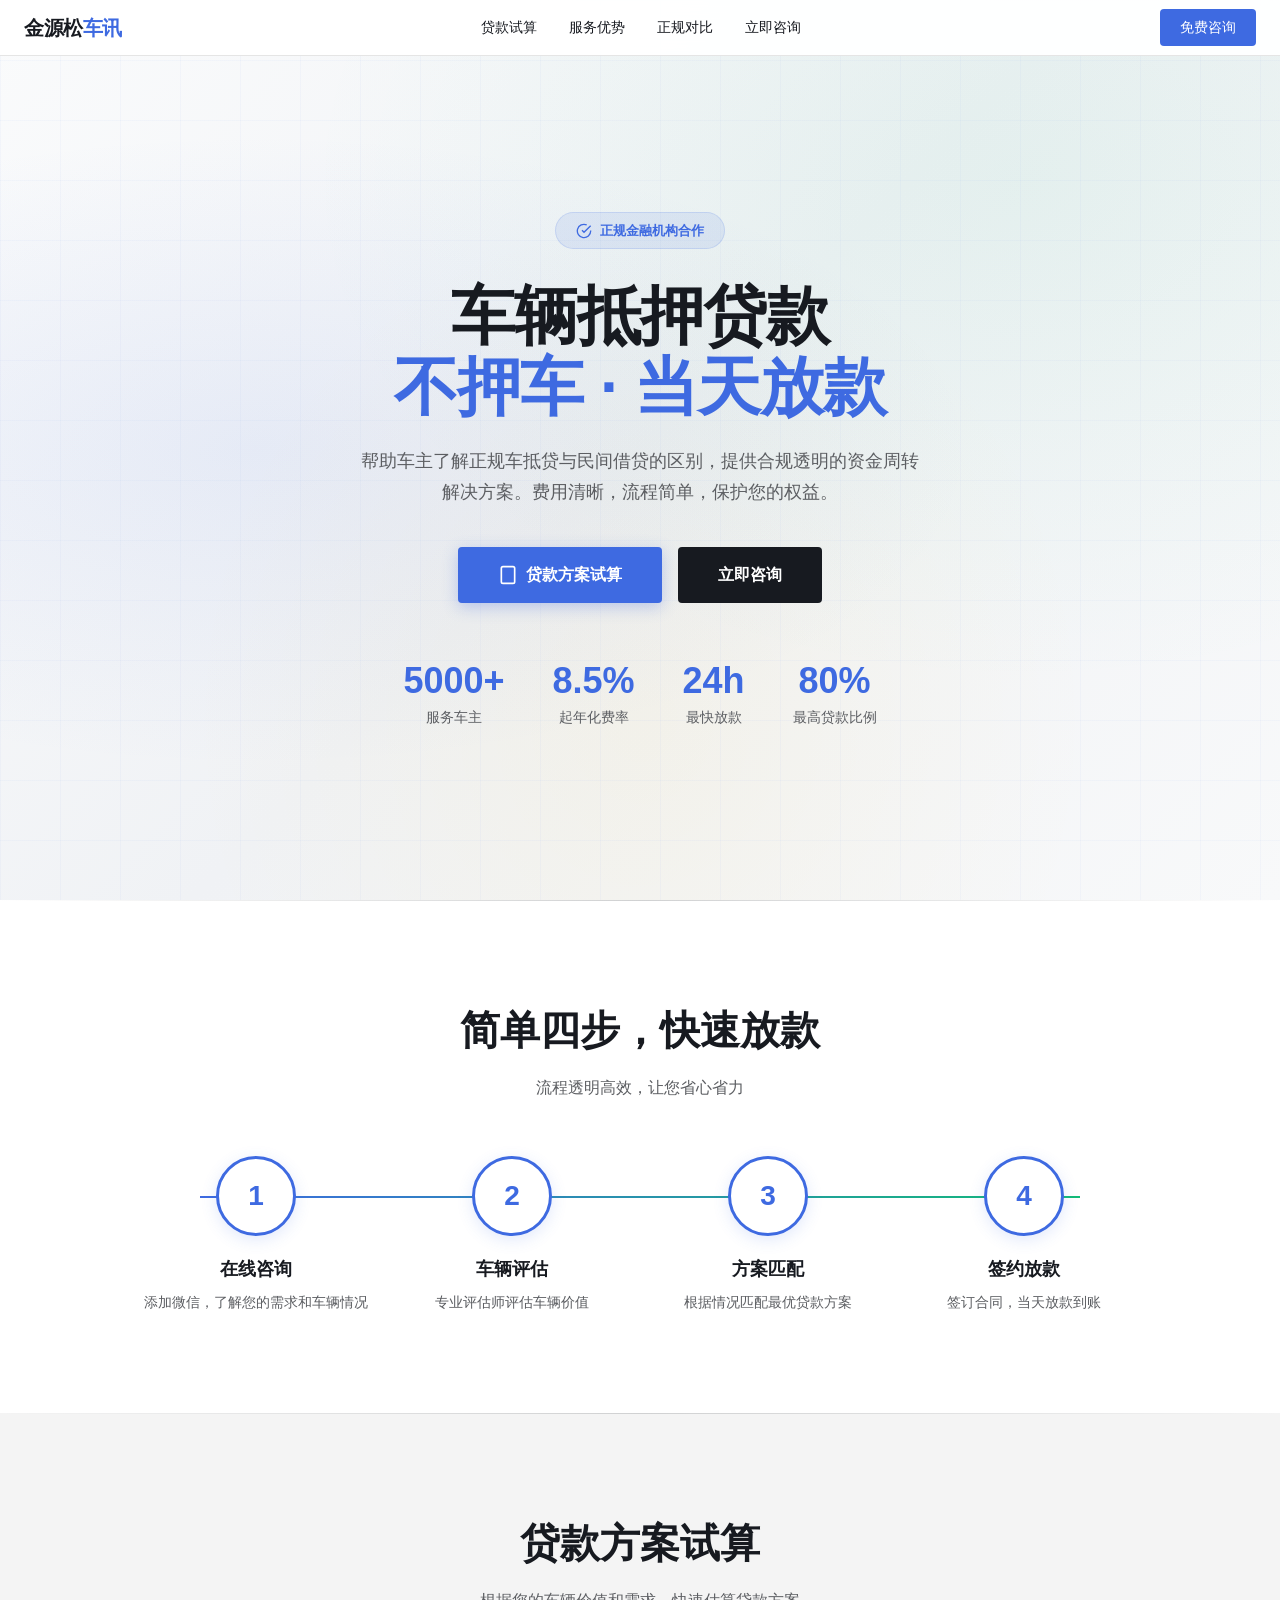
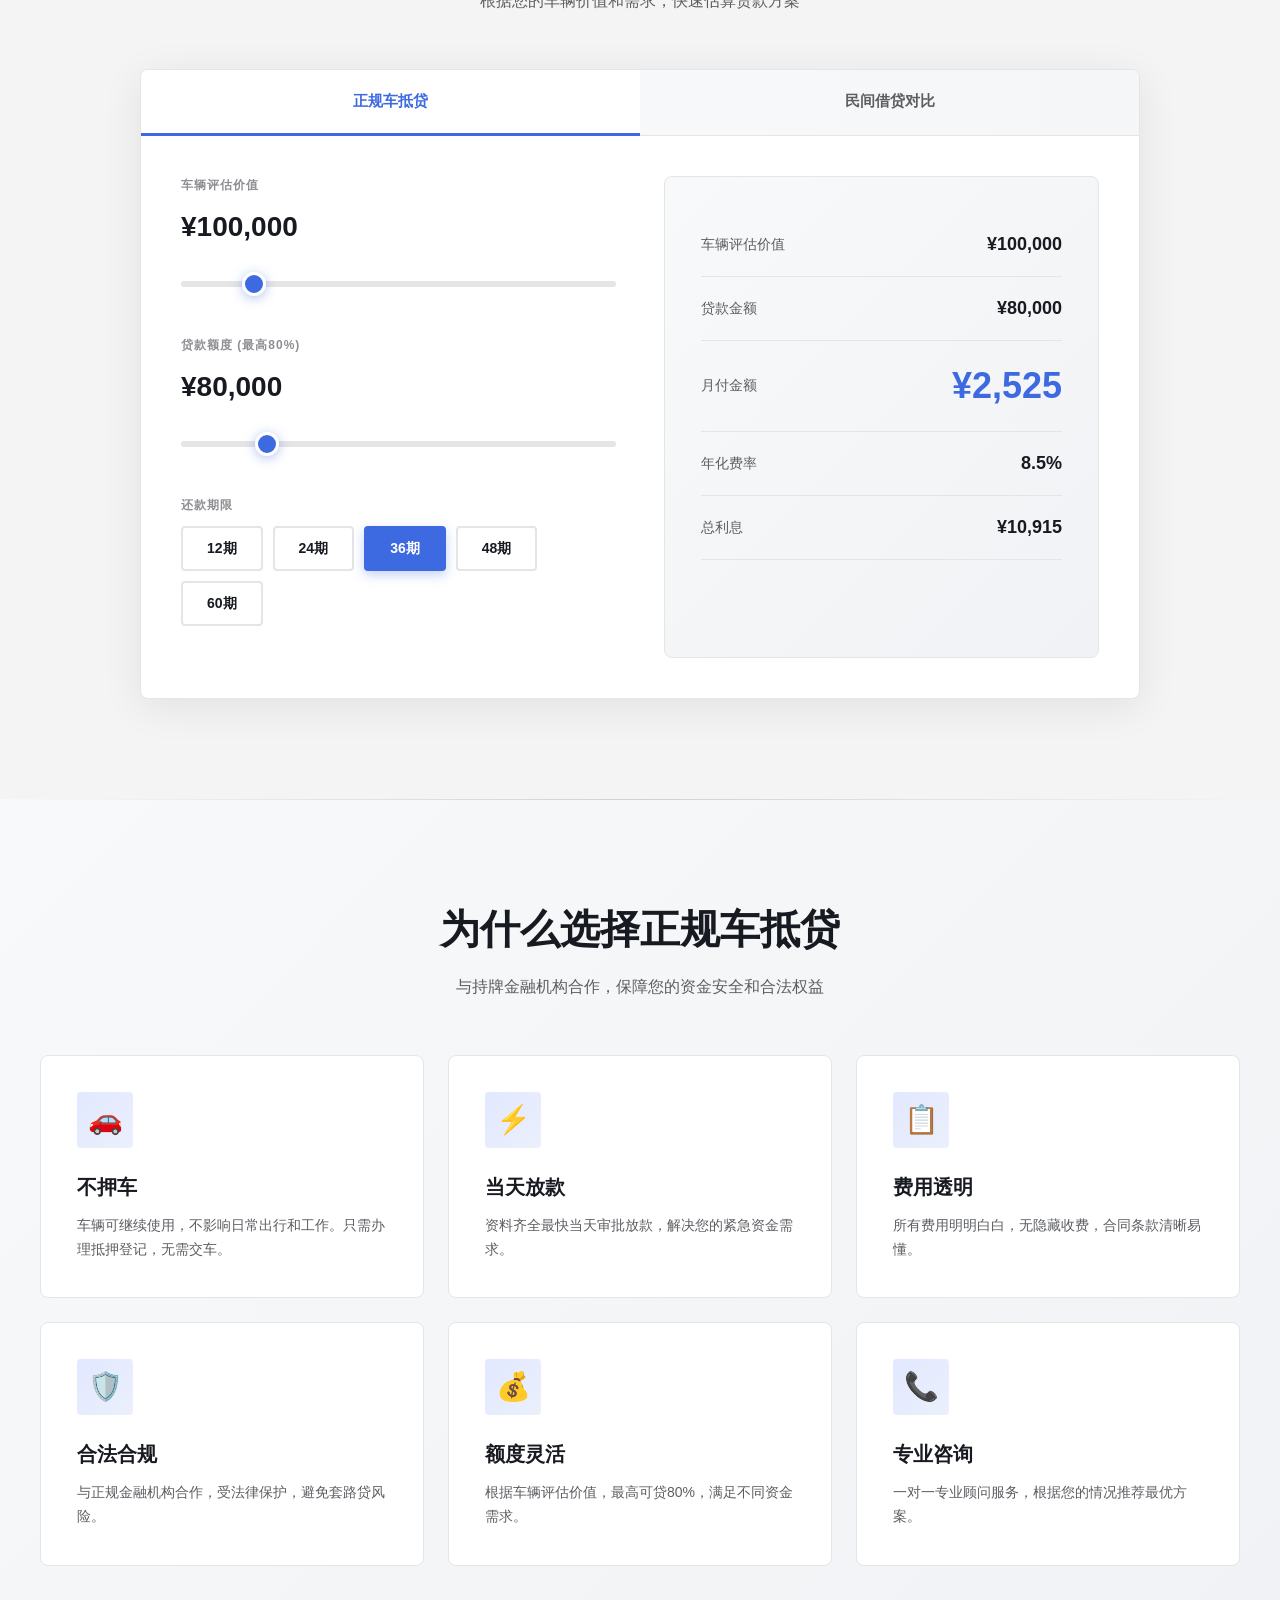
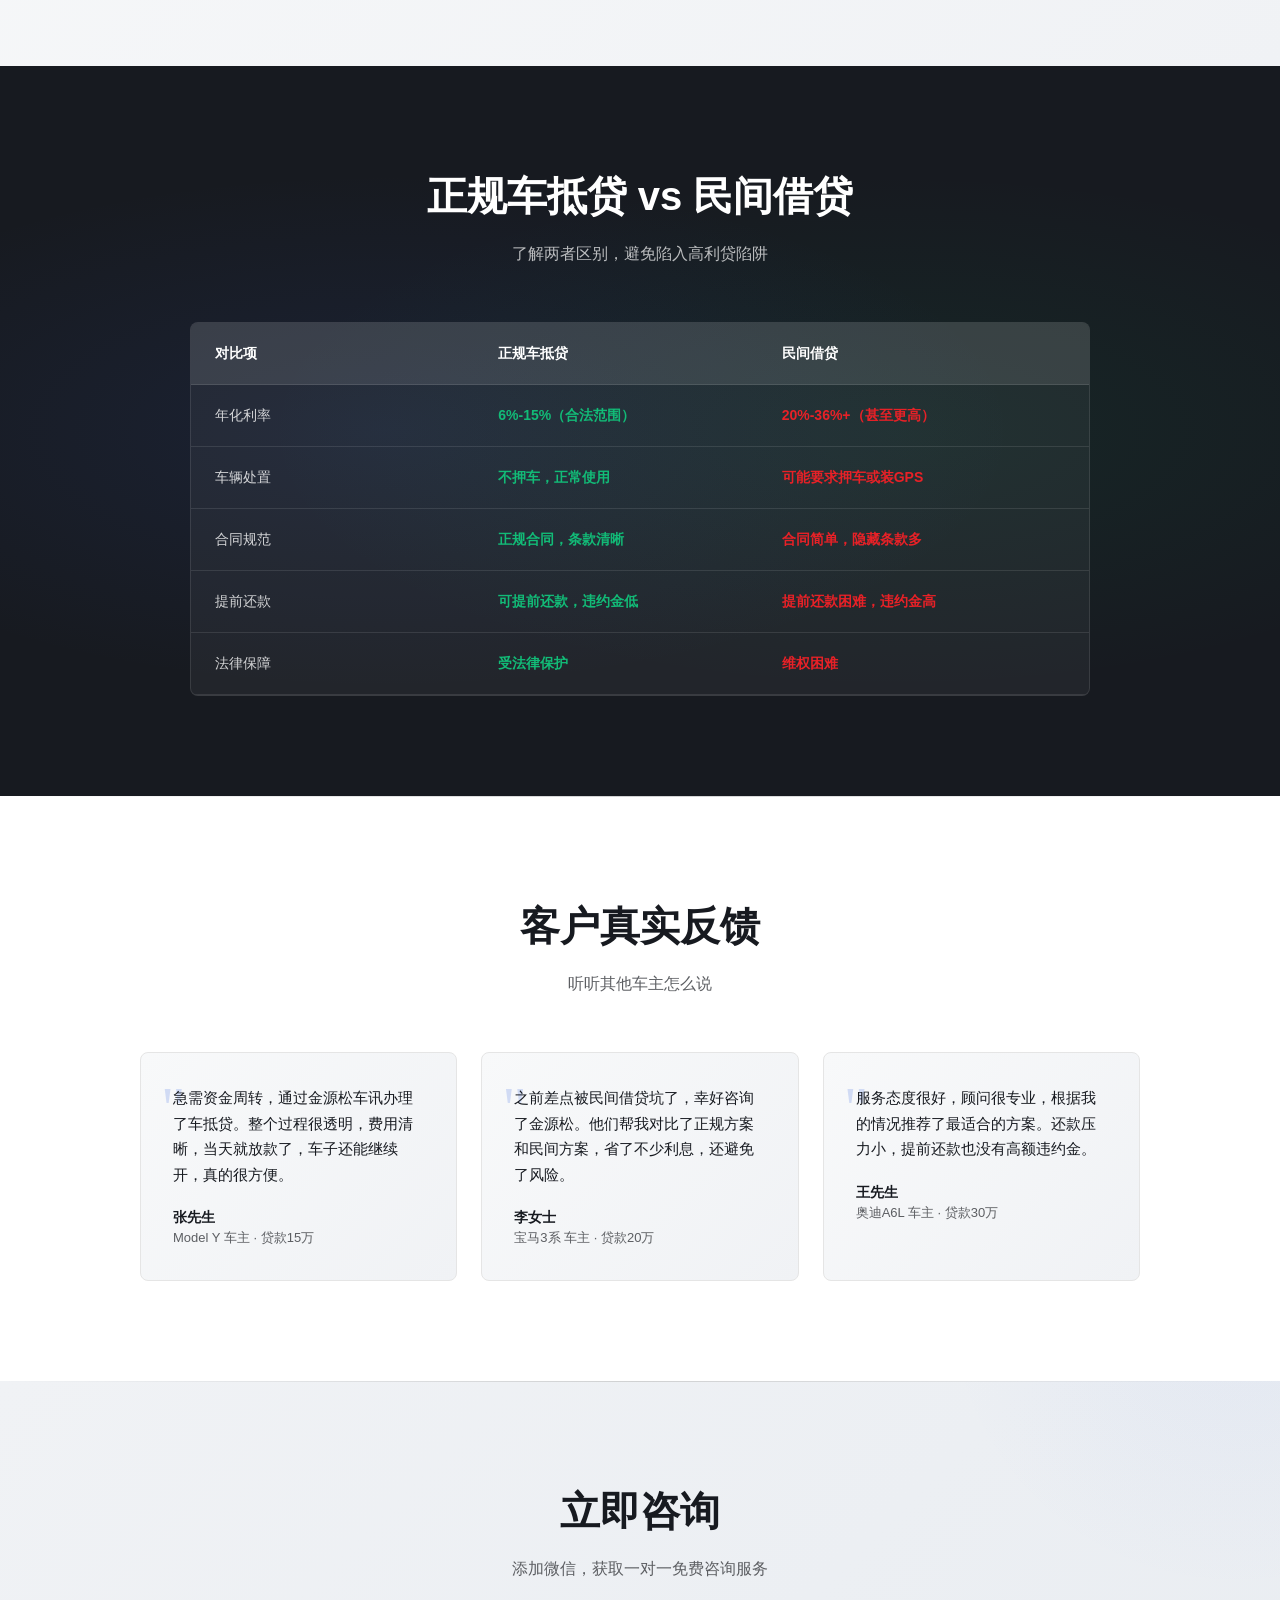
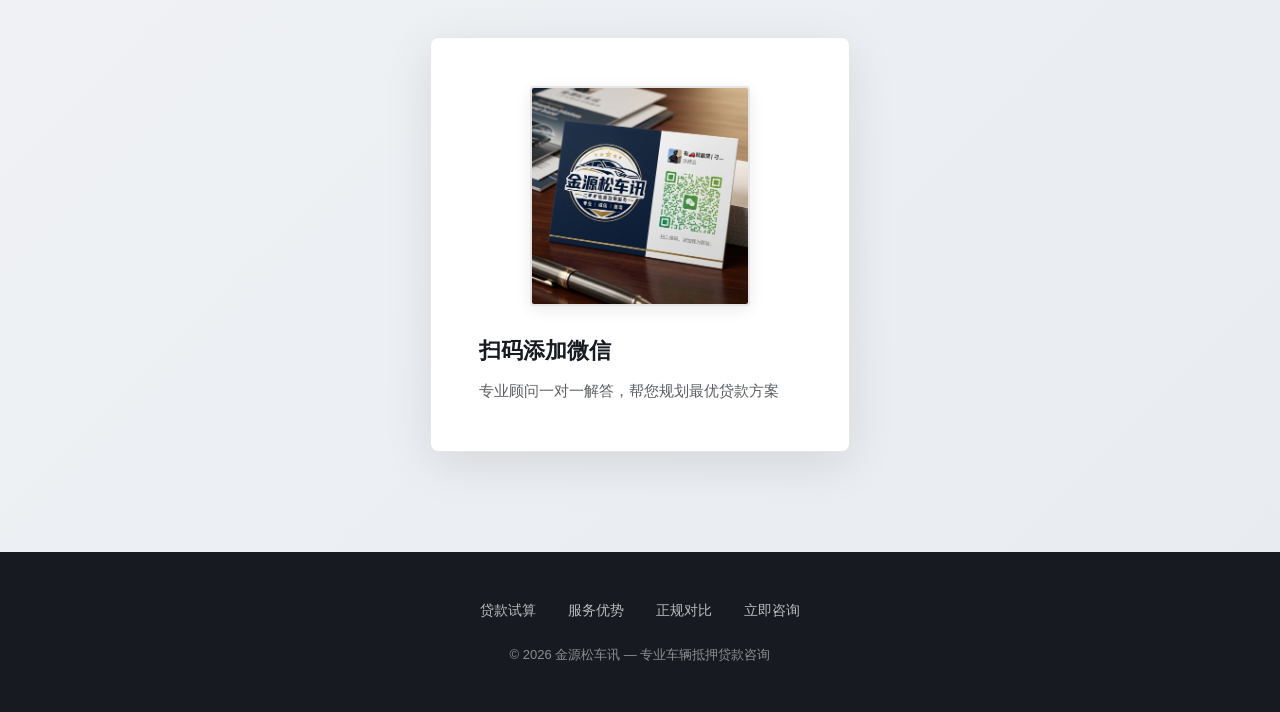
==== commit d39d80e1: "feat: redesign with Tesla-style UI - richer background, process steps, testimonials" ====
--- a/index.html
+++ b/index.html
@@ -1,4 +1,3 @@
-
 <!doctype html>
 <html lang="zh-CN">
 <head>
@@ -8,33 +7,34 @@
   <meta name="description" content="帮助车主了解正规车抵贷与民间借贷的区别，提供合规透明的资金周转解决方案。不押车、费用透明、当天放款。" />
   <link rel="preconnect" href="https://fonts.googleapis.com" />
   <link rel="preconnect" href="https://fonts.gstatic.com" crossorigin />
-  <link href="https://fonts.googleapis.com/css2?family=Noto+Sans+SC:wght@400;500;600;700;800;900&display=swap" rel="stylesheet" />
+  <link href="https://fonts.googleapis.com/css2?family=Noto+Sans+SC:wght@300;400;500;600;700&display=swap" rel="stylesheet" />
   <style>
     :root {
-      --bg-primary: #0a0e1a;
-      --bg-secondary: #0f1424;
-      --bg-tertiary: #141a2e;
-      --bg-card: rgba(255,255,255,0.03);
-      --bg-card-hover: rgba(255,255,255,0.06);
-
-      --text-primary: #f0f2f8;
-      --text-secondary: #9aa3b8;
-      --text-muted: #4e5668;
-
-      --accent: #c9a96e;
-      --accent-hover: #d4b87a;
-      --accent-glow: rgba(201,169,110,0.15);
-
-      --success: #4ade80;
-      --warning: #fbbf24;
-      --danger: #f87171;
-
-      --border: rgba(255,255,255,0.06);
-      --border-light: rgba(255,255,255,0.1);
-
-      --font: 'Noto Sans SC', -apple-system, BlinkMacSystemFont, sans-serif;
-      --radius: 12px;
-      --radius-sm: 8px;
+      --bg-primary: #ffffff;
+      --bg-secondary: #f4f4f4;
+      --bg-tertiary: #e5e5e5;
+      --bg-dark: #171a20;
+      --bg-dark-hover: #22262e;
+      
+      --text-primary: #171a20;
+      --text-secondary: #5c5e62;
+      --text-muted: #8e8f94;
+      --text-light: #ffffff;
+      
+      --accent: #3e6ae1;
+      --accent-hover: #3457b1;
+      --accent-light: #e2e8ff;
+      
+      --success: #12bb77;
+      --warning: #f5b800;
+      --danger: #e82127;
+      
+      --border: #d0d1d2;
+      --border-light: #e5e5e5;
+      
+      --font: 'Noto+Sans+SC', -apple-system, BlinkMacSystemFont, sans-serif;
+      --radius: 4px;
+      --radius-lg: 8px;
       --transition: 0.3s cubic-bezier(0.4,0,0.2,1);
     }
 
@@ -42,55 +42,16 @@
     html { scroll-behavior: smooth; }
     body {
       font-family: var(--font);
-      font-size: 16px;
-      line-height: 1.7;
+      font-size: 14px;
+      line-height: 1.5;
       color: var(--text-primary);
       background: var(--bg-primary);
       -webkit-font-smoothing: antialiased;
-      -moz-osx-font-smoothing: grayscale;
-      overflow-x: hidden;
     }
     img { max-width: 100%; height: auto; display: block; }
     a { color: inherit; text-decoration: none; }
     ul, ol { list-style: none; }
     button { font-family: inherit; cursor: pointer; border: none; background: none; }
-
-    .container {
-      max-width: 1200px;
-      margin: 0 auto;
-      padding: 0 24px;
-    }
-
-    /* ===== Typography ===== */
-    .eyebrow {
-      font-size: 13px;
-      font-weight: 600;
-      letter-spacing: 0.12em;
-      text-transform: uppercase;
-      color: var(--accent);
-      margin-bottom: 16px;
-    }
-
-    h1 {
-      font-size: clamp(44px, 7vw, 80px);
-      font-weight: 900;
-      line-height: 1.05;
-      letter-spacing: -0.02em;
-    }
-    h1 .accent { color: var(--accent); }
-
-    h2 {
-      font-size: clamp(30px, 4.5vw, 52px);
-      font-weight: 800;
-      line-height: 1.15;
-      letter-spacing: -0.01em;
-    }
-
-    h3 {
-      font-size: 20px;
-      font-weight: 700;
-      line-height: 1.3;
-    }
 
     /* ===== Header ===== */
     .site-header {
@@ -98,1751 +59,1068 @@
       top: 0;
       left: 0;
       right: 0;
+      height: 56px;
+      background: rgba(255,255,255,0.95);
+      backdrop-filter: blur(20px);
+      border-bottom: 1px solid var(--border-light);
       z-index: 1000;
-      background: rgba(10,14,26,0.85);
-      backdrop-filter: blur(24px);
-      -webkit-backdrop-filter: blur(24px);
-      border-bottom: 1px solid var(--border);
-      transition: var(--transition);
-    }
-
-    .site-header.scrolled {
-      background: rgba(10,14,26,0.95);
-      box-shadow: 0 4px 30px rgba(0,0,0,0.3);
-    }
-
-    .nav {
       display: flex;
       align-items: center;
       justify-content: space-between;
-      height: 72px;
-    }
-
-    .brand {
-      display: flex;
-      align-items: center;
-      gap: 12px;
-      font-size: 18px;
+      padding: 0 24px;
+    }
+    .logo {
+      font-size: 20px;
       font-weight: 700;
       color: var(--text-primary);
-      transition: var(--transition);
-    }
-
-    .brand:hover {
-      color: var(--accent);
-    }
-
-    .brand-mark {
-      width: 40px;
-      height: 40px;
-      display: flex;
+      letter-spacing: -0.5px;
+    }
+    .logo span { color: var(--accent); }
+    .header-nav {
+      display: flex;
+      gap: 32px;
       align-items: center;
-      justify-content: center;
-      background: linear-gradient(135deg, var(--accent), var(--accent-hover));
-      color: var(--bg-primary);
-      font-size: 18px;
-      font-weight: 800;
-      border-radius: var(--radius-sm);
-      box-shadow: 0 4px 16px var(--accent-glow);
-      transition: var(--transition);
-    }
-
-    .brand:hover .brand-mark {
-      transform: rotate(-3deg) scale(1.05);
-    }
-
-    .nav-links {
-      display: flex;
-      align-items: center;
-      gap: 8px;
-    }
-
-    .nav-links a {
-      padding: 8px 16px;
+    }
+    .header-nav a {
       font-size: 14px;
       font-weight: 500;
-      color: var(--text-secondary);
-      border-radius: var(--radius-sm);
-      transition: var(--transition);
-      position: relative;
-    }
-
-    .nav-links a:hover,
-    .nav-links a.active {
       color: var(--text-primary);
-      background: var(--bg-card);
-    }
-
-    .nav-links a.active::after {
+      transition: color var(--transition);
+    }
+    .header-nav a:hover { color: var(--accent); }
+    .header-cta {
+      background: var(--accent);
+      color: white;
+      padding: 8px 20px;
+      border-radius: var(--radius);
+      font-size: 14px;
+      font-weight: 500;
+      transition: background var(--transition);
+    }
+    .header-cta:hover { background: var(--accent-hover); }
+
+    /* ===== Hero Section with Background Pattern ===== */
+    .hero {
+      min-height: 100vh;
+      display: flex;
+      flex-direction: column;
+      justify-content: center;
+      align-items: center;
+      text-align: center;
+      padding: 120px 24px 80px;
+      background: 
+        radial-gradient(ellipse at 20% 50%, rgba(62,106,225,0.08) 0%, transparent 50%),
+        radial-gradient(ellipse at 80% 20%, rgba(18,187,119,0.06) 0%, transparent 50%),
+        radial-gradient(ellipse at 50% 80%, rgba(245,184,0,0.05) 0%, transparent 50%),
+        linear-gradient(135deg, #fafbfc 0%, #f0f2f5 50%, #f8f9fa 100%);
+      position: relative;
+      overflow: hidden;
+    }
+    .hero::before {
       content: '';
       position: absolute;
-      bottom: 4px;
-      left: 50%;
-      transform: translateX(-50%);
-      width: 16px;
-      height: 2px;
-      background: var(--accent);
-      border-radius: 1px;
-    }
-
-    .nav-cta {
-      background: var(--accent) !important;
-      color: var(--bg-primary) !important;
-      font-weight: 600 !important;
-    }
-
-    .nav-cta:hover {
-      background: var(--accent-hover) !important;
-      transform: translateY(-1px);
-      box-shadow: 0 4px 20px var(--accent-glow);
-    }
-
-    /* Mobile menu */
-    .mobile-menu-btn {
-      display: none;
-      width: 40px;
-      height: 40px;
-      align-items: center;
-      justify-content: center;
-      border-radius: var(--radius-sm);
-      transition: var(--transition);
-    }
-
-    .mobile-menu-btn:hover {
-      background: var(--bg-card);
-    }
-
-    .hamburger {
-      width: 20px;
-      height: 14px;
-      display: flex;
-      flex-direction: column;
-      justify-content: space-between;
-    }
-
-    .hamburger span {
-      display: block;
-      height: 2px;
-      width: 100%;
-      background: var(--text-primary);
-      border-radius: 1px;
-      transition: var(--transition);
-    }
-
-    .mobile-menu-btn.is-open .hamburger span:nth-child(1) {
-      transform: translateY(6px) rotate(45deg);
-    }
-
-    .mobile-menu-btn.is-open .hamburger span:nth-child(2) {
-      opacity: 0;
-    }
-
-    .mobile-menu-btn.is-open .hamburger span:nth-child(3) {
-      transform: translateY(-6px) rotate(-45deg);
-    }
-
-    .mobile-nav {
-      position: fixed;
-      inset: 72px 0 auto 0;
-      z-index: 999;
-      background: rgba(10,14,26,0.98);
-      backdrop-filter: blur(24px);
-      -webkit-backdrop-filter: blur(24px);
-      border-bottom: 1px solid var(--border);
-      padding: 24px;
-      display: flex;
-      flex-direction: column;
-      gap: 8px;
-      transform: translateY(-100%);
-      opacity: 0;
-      transition: transform 0.3s ease, opacity 0.3s ease;
+      top: 0;
+      left: 0;
+      right: 0;
+      bottom: 0;
+      background-image: 
+        linear-gradient(rgba(62,106,225,0.03) 1px, transparent 1px),
+        linear-gradient(90deg, rgba(62,106,225,0.03) 1px, transparent 1px);
+      background-size: 60px 60px;
       pointer-events: none;
     }
-
-    .mobile-nav.is-open {
-      transform: translateY(0);
-      opacity: 1;
-      pointer-events: auto;
-    }
-
-    .mobile-nav a {
-      display: block;
-      padding: 16px 20px;
-      font-size: 16px;
-      font-weight: 500;
-      color: var(--text-secondary);
-      border-radius: var(--radius-sm);
-      transition: var(--transition);
-    }
-
-    .mobile-nav a:hover,
-    .mobile-nav a.active {
-      color: var(--text-primary);
-      background: var(--bg-card);
-    }
-
-    .mobile-nav .nav-cta {
-      text-align: center;
-      margin-top: 8px;
-      background: var(--accent);
-      color: var(--bg-primary);
-      font-weight: 600;
-    }
-
-    /* ===== Hero ===== */
-    .hero {
-      position: relative;
-      min-height: 100vh;
-      display: flex;
-      align-items: center;
-      overflow: hidden;
-    }
-
-    .hero-bg {
-      position: absolute;
-      inset: 0;
-      background: 
-        radial-gradient(ellipse 80% 60% at 70% 30%, rgba(201,169,110,0.08) 0%, transparent 60%),
-        radial-gradient(ellipse 60% 80% at 20% 80%, rgba(201,169,110,0.05) 0%, transparent 50%),
-        radial-gradient(ellipse 40% 40% at 50% 50%, rgba(201,169,110,0.03) 0%, transparent 70%),
-        linear-gradient(135deg, #1a1f35 0%, #0a0e1a 40%, #0d1225 100%);
-      z-index: 0;
-    }
-
-    .hero-bg::before {
-      content: '';
-      position: absolute;
-      inset: 0;
-      background: url("data:image/svg+xml,%3Csvg width='60' height='60' viewBox='0 0 60 60' xmlns='http://www.w3.org/2000/svg'%3E%3Cg fill='none' fill-rule='evenodd'%3E%3Cg fill='%23c9a96e' fill-opacity='0.03'%3E%3Cpath d='M36 34v-4h-2v4h-4v2h4v4h2v-4h4v-2h-4zm0-30V0h-2v4h-4v2h4v4h2V6h4V4h-4zM6 34v-4H4v4H0v2h4v4h2v-4h4v-2H6zM6 4V0H4v4H0v2h4v4h2V6h4V4H6z'/%3E%3C/g%3E%3C/g%3E%3C/svg%3E");
-      opacity: 0.5;
-      animation: bgShimmer 20s ease-in-out infinite;
-    }
-
-    @keyframes bgShimmer {
-      0%, 100% { opacity: 0.5; }
-      50% { opacity: 0.7; }
-    }
-
-    .hero-overlay {
-      position: absolute;
-      inset: 0;
-      background: linear-gradient(
-        180deg,
-        rgba(10,14,26,0.3) 0%,
-        rgba(10,14,26,0.1) 50%,
-        rgba(10,14,26,0.6) 100%
-      );
+    .hero-content {
+      position: relative;
       z-index: 1;
-    }
-
-    .hero-content {
-      position: relative;
-      z-index: 2;
-      padding-top: 120px;
-      padding-bottom: 80px;
-    }
-
+      max-width: 800px;
+    }
     .hero-badge {
       display: inline-flex;
       align-items: center;
       gap: 8px;
+      background: rgba(62,106,225,0.1);
+      color: var(--accent);
       padding: 8px 20px;
-      background: rgba(201,169,110,0.1);
-      border: 1px solid rgba(201,169,110,0.2);
-      border-radius: 50px;
+      border-radius: 100px;
       font-size: 13px;
       font-weight: 600;
+      margin-bottom: 32px;
+      border: 1px solid rgba(62,106,225,0.15);
+    }
+    .hero h1 {
+      font-size: clamp(36px, 6vw, 64px);
+      font-weight: 700;
+      line-height: 1.1;
+      letter-spacing: -1px;
+      margin-bottom: 24px;
+    }
+    .hero h1 .highlight { color: var(--accent); }
+    .hero-desc {
+      font-size: 18px;
+      color: var(--text-secondary);
+      margin-bottom: 40px;
+      line-height: 1.7;
+      max-width: 560px;
+      margin-left: auto;
+      margin-right: auto;
+    }
+    .hero-cta-group {
+      display: flex;
+      gap: 16px;
+      flex-wrap: wrap;
+      justify-content: center;
+      margin-bottom: 60px;
+    }
+    .btn-primary {
+      background: var(--accent);
+      color: white;
+      padding: 16px 40px;
+      border-radius: var(--radius);
+      font-size: 16px;
+      font-weight: 600;
+      transition: all var(--transition);
+      display: inline-flex;
+      align-items: center;
+      gap: 8px;
+      box-shadow: 0 4px 16px rgba(62,106,225,0.3);
+    }
+    .btn-primary:hover { 
+      background: var(--accent-hover); 
+      transform: translateY(-2px);
+      box-shadow: 0 8px 24px rgba(62,106,225,0.4);
+    }
+    .btn-secondary {
+      background: var(--bg-dark);
+      color: white;
+      padding: 16px 40px;
+      border-radius: var(--radius);
+      font-size: 16px;
+      font-weight: 600;
+      transition: all var(--transition);
+    }
+    .btn-secondary:hover { 
+      background: var(--bg-dark-hover); 
+      transform: translateY(-2px);
+    }
+
+    /* Hero Stats */
+    .hero-stats {
+      display: flex;
+      justify-content: center;
+      gap: 48px;
+      flex-wrap: wrap;
+      position: relative;
+      z-index: 1;
+    }
+    .stat-item {
+      text-align: center;
+    }
+    .stat-number {
+      font-size: 36px;
+      font-weight: 700;
       color: var(--accent);
+      line-height: 1;
+      margin-bottom: 8px;
+    }
+    .stat-label {
+      font-size: 14px;
+      color: var(--text-secondary);
+    }
+
+    /* ===== Calculator Section ===== */
+    .calculator-section {
+      background: var(--bg-secondary);
+      padding: 100px 24px;
+      position: relative;
+    }
+    .calculator-section::before {
+      content: '';
+      position: absolute;
+      top: 0;
+      left: 0;
+      right: 0;
+      height: 1px;
+      background: linear-gradient(90deg, transparent, var(--border), transparent);
+    }
+    .section-header {
+      text-align: center;
+      margin-bottom: 56px;
+    }
+    .section-header h2 {
+      font-size: clamp(28px, 4vw, 40px);
+      font-weight: 700;
+      margin-bottom: 16px;
+    }
+    .section-header p {
+      font-size: 16px;
+      color: var(--text-secondary);
+      max-width: 500px;
+      margin: 0 auto;
+    }
+
+    .calculator-container {
+      max-width: 1000px;
+      margin: 0 auto;
+      background: white;
+      border-radius: var(--radius-lg);
+      box-shadow: 0 8px 40px rgba(0,0,0,0.08);
+      overflow: hidden;
+      border: 1px solid var(--border-light);
+    }
+    .calc-tabs {
+      display: flex;
+      border-bottom: 1px solid var(--border-light);
+      background: linear-gradient(to right, #fafbfc, #f5f6f8);
+    }
+    .calc-tab {
+      flex: 1;
+      padding: 20px;
+      text-align: center;
+      font-size: 15px;
+      font-weight: 600;
+      color: var(--text-secondary);
+      cursor: pointer;
+      transition: all var(--transition);
+      border-bottom: 3px solid transparent;
+      margin-bottom: -1px;
+    }
+    .calc-tab.active {
+      color: var(--accent);
+      border-bottom-color: var(--accent);
+      background: white;
+    }
+    .calc-tab:hover { color: var(--accent); }
+
+    .calc-body {
+      padding: 40px;
+      display: grid;
+      grid-template-columns: 1fr 1fr;
+      gap: 48px;
+    }
+    @media (max-width: 768px) {
+      .calc-body { grid-template-columns: 1fr; gap: 32px; }
+    }
+
+    .calc-field {
       margin-bottom: 32px;
-      letter-spacing: 0.06em;
-    }
-
-    .hero-badge::before {
-      content: '';
-      width: 6px;
+    }
+    .calc-field label {
+      display: block;
+      font-size: 12px;
+      font-weight: 600;
+      color: var(--text-muted);
+      margin-bottom: 12px;
+      text-transform: uppercase;
+      letter-spacing: 1px;
+    }
+    .calc-field .value-display {
+      font-size: 28px;
+      font-weight: 700;
+      color: var(--text-primary);
+      margin-bottom: 16px;
+    }
+    .slider-container {
+      position: relative;
+      height: 40px;
+      display: flex;
+      align-items: center;
+    }
+    input[type="range"] {
+      -webkit-appearance: none;
+      width: 100%;
       height: 6px;
+      background: var(--border-light);
+      border-radius: 3px;
+      outline: none;
+    }
+    input[type="range"]::-webkit-slider-thumb {
+      -webkit-appearance: none;
+      width: 24px;
+      height: 24px;
       background: var(--accent);
       border-radius: 50%;
-      animation: pulse 2s infinite;
-    }
-
-    @keyframes pulse {
-      0%, 100% { opacity: 1; transform: scale(1); }
-      50% { opacity: 0.5; transform: scale(1.5); }
-    }
-
-    .hero-copy {
-      max-width: 560px;
-      margin-top: 24px;
+      cursor: pointer;
+      box-shadow: 0 2px 12px rgba(62,106,225,0.4);
+      transition: transform var(--transition);
+      border: 3px solid white;
+    }
+    input[type="range"]::-webkit-slider-thumb:hover { transform: scale(1.15); }
+
+    .term-options {
+      display: flex;
+      gap: 10px;
+      flex-wrap: wrap;
+    }
+    .term-option {
+      padding: 10px 24px;
+      border: 2px solid var(--border-light);
+      border-radius: var(--radius);
+      font-size: 14px;
+      font-weight: 600;
+      cursor: pointer;
+      transition: all var(--transition);
+      background: white;
+    }
+    .term-option:hover { border-color: var(--accent); color: var(--accent); }
+    .term-option.active {
+      background: var(--accent);
+      border-color: var(--accent);
+      color: white;
+      box-shadow: 0 4px 12px rgba(62,106,225,0.3);
+    }
+
+    .calc-result {
+      background: linear-gradient(135deg, #f8f9fa 0%, #f0f2f5 100%);
+      border-radius: var(--radius-lg);
+      padding: 36px;
+      border: 1px solid var(--border-light);
+    }
+    .result-item {
+      display: flex;
+      justify-content: space-between;
+      align-items: center;
+      padding: 18px 0;
+      border-bottom: 1px solid var(--border-light);
+    }
+    .result-item:last-child { border-bottom: none; }
+    .result-label {
+      font-size: 14px;
+      color: var(--text-secondary);
+    }
+    .result-value {
       font-size: 18px;
-      color: var(--text-secondary);
-      line-height: 1.8;
-    }
-
-    .hero-actions {
-      display: flex;
-      gap: 16px;
-      margin-top: 40px;
-      flex-wrap: wrap;
-    }
-
-    .hero-stats {
-      display: flex;
-      gap: 56px;
-      margin-top: 72px;
-      padding-top: 40px;
-      border-top: 1px solid var(--border);
-    }
-
-    .stat-item {
-      display: flex;
-      flex-direction: column;
-      gap: 6px;
-      opacity: 0;
-      transform: translateY(20px);
-      animation: fadeInUp 0.6s forwards;
-    }
-
-    .stat-item:nth-child(1) { animation-delay: 0.3s; }
-    .stat-item:nth-child(2) { animation-delay: 0.5s; }
-    .stat-item:nth-child(3) { animation-delay: 0.7s; }
-
-    .stat-num {
+      font-weight: 700;
+      color: var(--text-primary);
+    }
+    .result-value.highlight {
       font-size: 36px;
-      font-weight: 800;
       color: var(--accent);
-      line-height: 1;
-      letter-spacing: -0.02em;
-    }
-
-    .stat-label {
-      font-size: 14px;
-      color: var(--text-muted);
-    }
-
-    @keyframes fadeInUp {
-      to { opacity: 1; transform: translateY(0); }
-    }
-
-    /* ===== Buttons ===== */
-    .btn {
-      display: inline-flex;
+    }
+    .result-value.saving {
+      color: var(--success);
+    }
+
+    /* ===== Process Section ===== */
+    .process-section {
+      padding: 100px 24px;
+      background: white;
+      position: relative;
+    }
+    .process-section::before {
+      content: '';
+      position: absolute;
+      top: 0;
+      left: 0;
+      right: 0;
+      height: 1px;
+      background: linear-gradient(90deg, transparent, var(--border), transparent);
+    }
+    .process-steps {
+      max-width: 1000px;
+      margin: 0 auto;
+      display: flex;
+      justify-content: space-between;
+      gap: 24px;
+      position: relative;
+    }
+    .process-steps::before {
+      content: '';
+      position: absolute;
+      top: 40px;
+      left: 60px;
+      right: 60px;
+      height: 2px;
+      background: linear-gradient(90deg, var(--accent), var(--success));
+      z-index: 0;
+    }
+    @media (max-width: 768px) {
+      .process-steps { flex-direction: column; }
+      .process-steps::before { display: none; }
+    }
+    .process-step {
+      flex: 1;
+      text-align: center;
+      position: relative;
+      z-index: 1;
+    }
+    .step-number {
+      width: 80px;
+      height: 80px;
+      background: white;
+      border: 3px solid var(--accent);
+      border-radius: 50%;
+      display: flex;
       align-items: center;
       justify-content: center;
-      gap: 8px;
-      padding: 14px 36px;
-      font-size: 15px;
-      font-weight: 600;
-      border-radius: var(--radius-sm);
-      transition: var(--transition);
-      cursor: pointer;
-      position: relative;
-      overflow: hidden;
-    }
-
-    .btn::before {
+      margin: 0 auto 20px;
+      font-size: 28px;
+      font-weight: 700;
+      color: var(--accent);
+      box-shadow: 0 4px 16px rgba(62,106,225,0.15);
+    }
+    .process-step h3 {
+      font-size: 18px;
+      font-weight: 700;
+      margin-bottom: 8px;
+    }
+    .process-step p {
+      font-size: 14px;
+      color: var(--text-secondary);
+      line-height: 1.6;
+    }
+
+    /* ===== Features Section ===== */
+    .features-section {
+      padding: 100px 24px;
+      background: 
+        linear-gradient(135deg, #f8f9fa 0%, #f0f2f5 100%);
+      position: relative;
+    }
+    .features-section::before {
       content: '';
       position: absolute;
-      inset: 0;
-      background: linear-gradient(135deg, rgba(255,255,255,0.1), transparent);
-      opacity: 0;
-      transition: var(--transition);
-    }
-
-    .btn:hover::before {
-      opacity: 1;
-    }
-
-    .btn-primary {
-      background: linear-gradient(135deg, var(--accent), var(--accent-hover));
-      color: var(--bg-primary);
-      box-shadow: 0 0 24px var(--accent-glow);
-    }
-
-    .btn-primary:hover {
-      transform: translateY(-2px);
-      box-shadow: 0 8px 32px var(--accent-glow);
-    }
-
-    .btn-ghost {
-      background: transparent;
-      color: var(--text-primary);
+      top: 0;
+      left: 0;
+      right: 0;
+      height: 1px;
+      background: linear-gradient(90deg, transparent, var(--border), transparent);
+    }
+    .features-grid {
+      max-width: 1200px;
+      margin: 0 auto;
+      display: grid;
+      grid-template-columns: repeat(auto-fit, minmax(320px, 1fr));
+      gap: 24px;
+    }
+    .feature-card {
+      padding: 36px;
+      border-radius: var(--radius-lg);
+      background: white;
+      transition: all var(--transition);
       border: 1px solid var(--border-light);
-    }
-
-    .btn-ghost:hover {
-      background: var(--bg-card);
-      border-color: var(--accent);
-    }
-
-    /* ===== Trust Band ===== */
-    .trust-band {
-      background: var(--bg-secondary);
-      border-bottom: 1px solid var(--border);
-      padding: 40px 0;
-    }
-
-    .trust-grid {
-      display: grid;
-      grid-template-columns: repeat(3, 1fr);
-      gap: 32px;
-    }
-
-    .trust-item {
-      display: flex;
-      align-items: flex-start;
-      gap: 16px;
-    }
-
-    .trust-icon {
-      width: 36px;
-      height: 36px;
-      display: flex;
-      align-items: center;
-      justify-content: center;
-      background: rgba(74,222,128,0.1);
-      border-radius: 50%;
-      flex-shrink: 0;
-      border: 1px solid rgba(74,222,128,0.15);
-      transition: var(--transition);
-    }
-
-    .trust-icon svg {
-      width: 18px;
-      height: 18px;
-      stroke: var(--success);
-      fill: none;
-      stroke-width: 2;
-      stroke-linecap: round;
-      stroke-linejoin: round;
-    }
-
-    .trust-item:hover .trust-icon {
-      background: rgba(74,222,128,0.15);
-      transform: scale(1.05);
-    }
-
-    .trust-item strong {
-      display: block;
-      font-size: 15px;
-      font-weight: 600;
-      color: var(--text-primary);
-      margin-bottom: 4px;
-    }
-
-    .trust-item span {
-      font-size: 14px;
-      color: var(--text-muted);
-      line-height: 1.5;
-    }
-
-    /* ===== Sections ===== */
-    .section {
-      padding: 120px 0;
-    }
-
-    .section-dark {
-      background: var(--bg-secondary);
-      border-top: 1px solid var(--border);
-      border-bottom: 1px solid var(--border);
-    }
-
-    .section-heading {
-      text-align: center;
-      max-width: 640px;
-      margin: 0 auto 72px;
-    }
-
-    .section-heading p:last-child {
-      margin-top: 16px;
-      color: var(--text-secondary);
-      font-size: 17px;
-      line-height: 1.7;
-    }
-
-    /* ===== Feature Grid ===== */
-    .feature-grid {
-      display: grid;
-      grid-template-columns: repeat(4, 1fr);
-      gap: 24px;
-    }
-
-    .feature-card {
-      background: var(--bg-card);
-      border: 1px solid var(--border);
-      border-radius: var(--radius);
-      padding: 40px 32px;
-      transition: var(--transition);
       position: relative;
       overflow: hidden;
     }
-
     .feature-card::before {
       content: '';
       position: absolute;
       top: 0;
       left: 0;
       right: 0;
-      height: 2px;
-      background: linear-gradient(90deg, transparent, var(--accent), transparent);
-      opacity: 0;
-      transition: var(--transition);
-    }
-
+      height: 3px;
+      background: linear-gradient(90deg, var(--accent), var(--success));
+      transform: scaleX(0);
+      transition: transform var(--transition);
+    }
+    .feature-card:hover::before {
+      transform: scaleX(1);
+    }
+    .feature-card:hover {
+      transform: translateY(-6px);
+      box-shadow: 0 20px 60px rgba(0,0,0,0.1);
+      border-color: var(--accent);
+    }
     .feature-icon {
-      width: 52px;
-      height: 52px;
+      width: 56px;
+      height: 56px;
+      background: linear-gradient(135deg, var(--accent-light), rgba(62,106,225,0.1));
+      border-radius: var(--radius);
       display: flex;
       align-items: center;
       justify-content: center;
       margin-bottom: 24px;
-      background: var(--accent-glow);
-      border: 1px solid rgba(201,169,110,0.15);
-      border-radius: var(--radius-sm);
-      transition: var(--transition);
-    }
-
-    .feature-icon svg {
-      width: 24px;
-      height: 24px;
-      stroke: var(--accent);
-      fill: none;
-      stroke-width: 1.5;
-      stroke-linecap: round;
-      stroke-linejoin: round;
-    }
-
-    .feature-card:hover .feature-icon {
-      background: rgba(201,169,110,0.2);
-      transform: scale(1.05);
-    }
-
-    .feature-card:hover {
-      background: var(--bg-card-hover);
-      border-color: var(--border-light);
-      transform: translateY(-6px);
-      box-shadow: 0 20px 60px rgba(0,0,0,0.3);
-    }
-
-    .feature-card:hover::before {
-      opacity: 1;
-    }
-
-    .feature-num {
-      font-size: 48px;
-      font-weight: 800;
-      color: var(--accent);
-      opacity: 0.2;
-      line-height: 1;
-      margin-bottom: 24px;
-      transition: var(--transition);
-    }
-
-    .feature-card:hover .feature-num {
-      opacity: 0.35;
-    }
-
-    .feature-card .feature-title {
-      display: flex;
-      align-items: center;
-      gap: 12px;
+      font-size: 28px;
+    }
+    .feature-card h3 {
+      font-size: 20px;
+      font-weight: 700;
       margin-bottom: 12px;
     }
-
-    .feature-card .feature-title h3 {
-      transition: var(--transition);
-    }
-
     .feature-card p {
       font-size: 14px;
       color: var(--text-secondary);
       line-height: 1.7;
     }
 
-    /* ===== Case Grid ===== */
-    .case-grid {
-      display: grid;
-      grid-template-columns: repeat(3, 1fr);
-      gap: 24px;
-    }
-
-    .case-card {
-      background: var(--bg-card);
-      border: 1px solid var(--border);
-      border-radius: var(--radius);
-      padding: 32px;
-      transition: var(--transition);
-      display: flex;
-      flex-direction: column;
+    /* ===== Comparison Section ===== */
+    .comparison-section {
+      padding: 100px 24px;
+      background: var(--bg-dark);
+      color: white;
       position: relative;
       overflow: hidden;
     }
-
-    .case-card::after {
-      content: '';
-      position: absolute;
-      bottom: 0;
-      left: 0;
-      right: 0;
-      height: 3px;
-      background: linear-gradient(90deg, var(--accent), var(--accent-hover));
-      opacity: 0;
-      transition: var(--transition);
-    }
-
-    .case-card:hover {
-      background: var(--bg-card-hover);
-      border-color: var(--border-light);
-      transform: translateY(-4px);
-      box-shadow: 0 16px 48px rgba(0,0,0,0.3);
-    }
-
-    .case-card:hover::after {
-      opacity: 1;
-    }
-
-    .case-tag {
-      display: inline-block;
-      padding: 4px 14px;
-      background: rgba(201,169,110,0.1);
-      color: var(--accent);
-      font-size: 12px;
-      font-weight: 600;
-      border-radius: 20px;
-      margin-bottom: 16px;
-      letter-spacing: 0.04em;
-    }
-
-    .case-card h3 {
-      font-size: 20px;
-      font-weight: 700;
-      margin-bottom: 4px;
-      transition: var(--transition);
-    }
-
-    .case-year {
-      font-size: 14px;
-      color: var(--text-muted);
-      margin-bottom: 24px;
-    }
-
-    .case-amount {
-      margin-bottom: 20px;
-    }
-
-    .case-amount-label {
-      display: block;
-      font-size: 13px;
-      color: var(--text-muted);
-      margin-bottom: 4px;
-    }
-
-    .case-amount-value {
-      font-size: 36px;
-      font-weight: 800;
-      color: var(--accent);
-      line-height: 1;
-      letter-spacing: -0.02em;
-    }
-
-    .case-unit {
-      font-size: 18px;
-      font-weight: 600;
-      margin-left: 2px;
-    }
-
-    .case-meta {
-      display: flex;
-      gap: 8px;
-      flex-wrap: wrap;
-      margin-top: auto;
-      padding-top: 16px;
-    }
-
-    .case-meta span {
-      padding: 4px 12px;
-      font-size: 12px;
-      font-weight: 500;
-      border-radius: 6px;
-    }
-
-    .case-fast {
-      background: rgba(74,222,128,0.1);
-      color: var(--success);
-    }
-
-    .case-normal {
-      background: rgba(251,191,36,0.1);
-      color: var(--warning);
-    }
-
-    .case-card-cta {
-      background: linear-gradient(135deg, rgba(201,169,110,0.08), rgba(201,169,110,0.03));
-      border-color: rgba(201,169,110,0.2);
-      text-align: center;
-    }
-
-    .case-card-cta h3 {
-      margin-bottom: 8px;
-      font-size: 22px;
-    }
-
-    .case-card-cta p {
-      color: var(--text-secondary);
-      font-size: 14px;
-      margin-bottom: 24px;
-      line-height: 1.6;
-    }
-
-    /* ===== Process Section ===== */
-    .process-layout {
-      display: grid;
-      grid-template-columns: 1fr 1fr;
-      gap: 80px;
-      align-items: start;
-    }
-
-    .section-heading.left {
-      text-align: left;
-      max-width: 480px;
-      margin: 0;
-    }
-
-    .section-heading.left p:last-child {
-      margin-top: 16px;
-    }
-
-    .text-link {
-      display: inline-flex;
-      align-items: center;
-      gap: 8px;
-      color: var(--accent);
-      font-weight: 600;
-      margin-top: 24px;
-      transition: var(--transition);
-    }
-
-    .text-link:hover {
-      gap: 12px;
-    }
-
-    .timeline {
-      display: flex;
-      flex-direction: column;
-      gap: 36px;
-    }
-
-    .timeline li {
-      display: flex;
-      gap: 24px;
-      align-items: flex-start;
-    }
-
-    .timeline li > span {
-      width: 52px;
-      height: 52px;
-      display: flex;
-      align-items: center;
-      justify-content: center;
-      background: linear-gradient(135deg, var(--accent), var(--accent-hover));
-      color: var(--bg-primary);
-      font-size: 20px;
-      font-weight: 800;
-      border-radius: 50%;
-      flex-shrink: 0;
-      box-shadow: 0 4px 20px var(--accent-glow);
-      transition: var(--transition);
-    }
-
-    .timeline li:hover > span {
-      transform: scale(1.1);
-    }
-
-    .timeline li h3 {
-      margin-bottom: 8px;
-      transition: var(--transition);
-    }
-
-    .timeline li p {
-      color: var(--text-secondary);
-      font-size: 15px;
-      line-height: 1.6;
-    }
-
-    /* ===== Compare Section ===== */
-    .compare-grid {
-      display: grid;
-      grid-template-columns: 1fr 1fr;
-      gap: 24px;
-    }
-
-    .compare-card {
-      background: var(--bg-card);
-      border: 1px solid var(--border);
-      border-radius: var(--radius);
-      padding: 48px 40px;
-      transition: var(--transition);
-    }
-
-    .compare-card:hover {
-      transform: translateY(-4px);
-      box-shadow: 0 16px 48px rgba(0,0,0,0.3);
-    }
-
-    .compare-card.good {
-      border-color: rgba(74,222,128,0.2);
-      background: rgba(74,222,128,0.03);
-    }
-
-    .compare-card.risk {
-      border-color: rgba(248,113,113,0.2);
-      background: rgba(248,113,113,0.03);
-    }
-
-    .compare-card h3 {
-      margin-bottom: 24px;
-      padding-bottom: 20px;
-      border-bottom: 1px solid var(--border);
-    }
-
-    .compare-card.good h3 { color: var(--success); }
-    .compare-card.risk h3 { color: var(--danger); }
-
-    .compare-card ul {
-      display: flex;
-      flex-direction: column;
-      gap: 18px;
-    }
-
-    .compare-card li {
-      position: relative;
-      padding-left: 32px;
-      font-size: 15px;
-      color: var(--text-secondary);
-      line-height: 1.6;
-    }
-
-    .compare-card li::before {
-      content: '';
-      position: absolute;
-      left: 0;
-      top: 10px;
-      width: 18px;
-      height: 18px;
-      border-radius: 50%;
-    }
-
-    .compare-card.good li::before {
-      background: var(--success);
-      opacity: 0.3;
-      box-shadow: 0 0 12px rgba(74,222,128,0.2);
-    }
-
-    .compare-card.risk li::before {
-      background: var(--danger);
-      opacity: 0.3;
-      box-shadow: 0 0 12px rgba(248,113,113,0.2);
-    }
-
-    /* ===== FAQ Section ===== */
-    .faq-layout {
-      display: grid;
-      grid-template-columns: 1fr 1.2fr;
-      gap: 80px;
-      align-items: start;
-    }
-
-    .faq-list {
-      display: flex;
-      flex-direction: column;
-      gap: 12px;
-    }
-
-    .faq-list details {
-      background: var(--bg-card);
-      border: 1px solid var(--border);
-      border-radius: var(--radius);
-      overflow: hidden;
-      transition: var(--transition);
-    }
-
-    .faq-list details:hover {
-      border-color: var(--border-light);
-    }
-
-    .faq-list details[open] {
-      border-color: rgba(201,169,110,0.3);
-      box-shadow: 0 4px 20px rgba(0,0,0,0.2);
-    }
-
-    .faq-list summary {
-      padding: 24px 32px;
-      font-size: 16px;
-      font-weight: 600;
-      color: var(--text-primary);
-      cursor: pointer;
-      list-style: none;
-      display: flex;
-      align-items: center;
-      justify-content: space-between;
-      transition: var(--transition);
-    }
-
-    .faq-list summary:hover {
-      color: var(--text-primary);
-    }
-
-    .faq-list summary::after {
-      content: '+';
-      font-size: 24px;
-      font-weight: 300;
-      color: var(--accent);
-      transition: var(--transition);
-    }
-
-    .faq-list details[open] summary::after {
-      transform: rotate(45deg);
-    }
-
-    .faq-list details p {
-      padding: 0 32px 24px;
-      color: var(--text-secondary);
-      font-size: 15px;
-      line-height: 1.7;
-    }
-
-    /* ===== Contact Section ===== */
-    .contact-section {
-      background: var(--bg-secondary);
-      border-top: 1px solid var(--border);
-      padding: 120px 0;
-    }
-
-    .contact-layout {
-      display: grid;
-      grid-template-columns: 1fr 1fr;
-      gap: 80px;
-      align-items: center;
-    }
-
-    .contact-copy h2 {
-      margin-bottom: 20px;
-    }
-
-    .contact-copy > p {
-      color: var(--text-secondary);
-      font-size: 17px;
-      margin-bottom: 24px;
-      line-height: 1.7;
-    }
-
-    .info-template {
-      background: var(--bg-tertiary);
-      border: 1px solid var(--border);
-      border-radius: var(--radius-sm);
-      padding: 16px 20px;
-      margin-bottom: 24px;
-      font-family: 'JetBrains Mono', ui-monospace, monospace;
-    }
-
-    .info-template code {
-      font-family: inherit;
-      font-size: 14px;
-      color: var(--accent);
-      background: none;
-    }
-
-    .notice-box {
-      background: rgba(248,113,113,0.05);
-      border: 1px solid rgba(248,113,113,0.15);
-      border-radius: var(--radius-sm);
-      padding: 20px 24px;
-    }
-
-    .notice-box strong {
-      display: block;
-      color: var(--danger);
-      font-size: 14px;
-      margin-bottom: 8px;
-    }
-
-    .notice-box p {
-      font-size: 14px;
-      color: var(--text-secondary);
-      margin: 0;
-      line-height: 1.6;
-    }
-
-    .qr-card {
-      background: var(--bg-card);
-      border: 1px solid var(--border);
-      border-radius: var(--radius);
-      padding: 48px;
-      text-align: center;
-      display: flex;
-      flex-direction: column;
-      align-items: center;
-      gap: 20px;
-      transition: var(--transition);
-      position: relative;
-      overflow: hidden;
-    }
-
-    .qr-card::before {
+    .comparison-section::before {
       content: '';
       position: absolute;
       top: 0;
       left: 0;
       right: 0;
-      height: 3px;
-      background: linear-gradient(90deg, var(--accent), var(--accent-hover));
-    }
-
-    .qr-card:hover {
-      border-color: rgba(201,169,110,0.3);
-      box-shadow: 0 16px 48px rgba(0,0,0,0.3), 0 0 40px var(--accent-glow);
-    }
-
+      bottom: 0;
+      background: 
+        radial-gradient(ellipse at 30% 50%, rgba(62,106,225,0.1) 0%, transparent 50%),
+        radial-gradient(ellipse at 70% 50%, rgba(18,187,119,0.08) 0%, transparent 50%);
+      pointer-events: none;
+    }
+    .comparison-section .section-header h2,
+    .comparison-section .section-header p {
+      color: white;
+      position: relative;
+      z-index: 1;
+    }
+    .comparison-section .section-header p {
+      opacity: 0.7;
+    }
+    .comparison-table {
+      max-width: 900px;
+      margin: 0 auto;
+      background: rgba(255,255,255,0.05);
+      border-radius: var(--radius-lg);
+      overflow: hidden;
+      border: 1px solid rgba(255,255,255,0.1);
+      position: relative;
+      z-index: 1;
+    }
+    .comparison-row {
+      display: grid;
+      grid-template-columns: 1fr 1fr 1fr;
+      padding: 20px 24px;
+      border-bottom: 1px solid rgba(255,255,255,0.1);
+      align-items: center;
+    }
+    .comparison-row.header {
+      background: rgba(255,255,255,0.1);
+      font-weight: 700;
+      font-size: 14px;
+    }
+    .comparison-row .check { color: var(--success); font-weight: 700; }
+    .comparison-row .cross { color: var(--danger); font-weight: 700; }
+    .comparison-row .label { opacity: 0.8; }
+
+    /* ===== Testimonials Section ===== */
+    .testimonials-section {
+      padding: 100px 24px;
+      background: white;
+      position: relative;
+    }
+    .testimonials-section::before {
+      content: '';
+      position: absolute;
+      top: 0;
+      left: 0;
+      right: 0;
+      height: 1px;
+      background: linear-gradient(90deg, transparent, var(--border), transparent);
+    }
+    .testimonials-grid {
+      max-width: 1000px;
+      margin: 0 auto;
+      display: grid;
+      grid-template-columns: repeat(auto-fit, minmax(300px, 1fr));
+      gap: 24px;
+    }
+    .testimonial-card {
+      padding: 32px;
+      background: linear-gradient(135deg, #f8f9fa, #f0f2f5);
+      border-radius: var(--radius-lg);
+      border: 1px solid var(--border-light);
+      position: relative;
+    }
+    .testimonial-card::before {
+      content: '"';
+      font-size: 60px;
+      color: var(--accent);
+      opacity: 0.2;
+      position: absolute;
+      top: 10px;
+      left: 20px;
+      font-family: Georgia, serif;
+    }
+    .testimonial-text {
+      font-size: 15px;
+      line-height: 1.7;
+      color: var(--text-primary);
+      margin-bottom: 20px;
+      position: relative;
+      z-index: 1;
+    }
+    .testimonial-author {
+      font-size: 14px;
+      font-weight: 600;
+      color: var(--text-primary);
+    }
+    .testimonial-role {
+      font-size: 13px;
+      color: var(--text-secondary);
+    }
+
+    /* ===== QR Section ===== */
+    .qr-section {
+      padding: 100px 24px;
+      background: 
+        linear-gradient(135deg, #f0f2f5 0%, #e8ecf1 100%);
+      position: relative;
+      overflow: hidden;
+    }
+    .qr-section::before {
+      content: '';
+      position: absolute;
+      top: 0;
+      left: 0;
+      right: 0;
+      height: 1px;
+      background: linear-gradient(90deg, transparent, var(--border), transparent);
+    }
+    .qr-section::after {
+      content: '';
+      position: absolute;
+      top: -50%;
+      right: -20%;
+      width: 600px;
+      height: 600px;
+      background: radial-gradient(circle, rgba(62,106,225,0.05) 0%, transparent 70%);
+      pointer-events: none;
+    }
+    .qr-container {
+      max-width: 420px;
+      margin: 0 auto;
+      background: white;
+      border-radius: var(--radius-lg);
+      padding: 48px;
+      box-shadow: 0 12px 48px rgba(0,0,0,0.1);
+      border: 1px solid var(--border-light);
+      position: relative;
+      z-index: 1;
+    }
     .qr-image {
-      width: 200px;
-      height: 200px;
-      background: var(--bg-tertiary);
-      border: 2px dashed var(--border-light);
-      border-radius: var(--radius-sm);
-      display: flex;
-      align-items: center;
-      justify-content: center;
-      color: var(--text-muted);
-      font-size: 14px;
+      width: 220px;
+      height: 220px;
+      margin: 0 auto 28px;
+      border-radius: var(--radius);
       overflow: hidden;
-    }
-
+      border: 2px solid var(--border-light);
+      box-shadow: 0 4px 16px rgba(0,0,0,0.08);
+    }
     .qr-image img {
       width: 100%;
       height: 100%;
       object-fit: cover;
     }
-
-    .qr-card p {
-      font-size: 14px;
-      color: var(--text-muted);
+    .qr-text h3 {
+      font-size: 22px;
+      font-weight: 700;
+      margin-bottom: 12px;
+    }
+    .qr-text p {
+      font-size: 15px;
+      color: var(--text-secondary);
+      line-height: 1.6;
     }
 
     /* ===== Footer ===== */
-    .footer {
-      background: var(--bg-primary);
-      border-top: 1px solid var(--border);
-      padding: 64px 0 40px;
-    }
-
-    .footer-inner {
-      display: flex;
-      flex-direction: column;
+    .site-footer {
+      background: var(--bg-dark);
+      color: white;
+      padding: 48px 24px;
+      text-align: center;
+      position: relative;
+    }
+    .footer-links {
+      display: flex;
+      justify-content: center;
       gap: 32px;
-    }
-
-    .footer-inner strong {
-      font-size: 18px;
-      font-weight: 700;
-    }
-
-    .footer-inner p {
-      color: var(--text-muted);
-      font-size: 14px;
-      margin-top: 8px;
-      line-height: 1.6;
-    }
-
-    .footer-links {
-      display: flex;
-      gap: 24px;
+      margin-bottom: 24px;
       flex-wrap: wrap;
     }
-
     .footer-links a {
       font-size: 14px;
-      color: var(--text-secondary);
-      transition: var(--transition);
-    }
-
-    .footer-links a:hover {
-      color: var(--accent);
-    }
-
-    /* ===== Floating Contact ===== */
-    .floating-contact {
-      position: fixed;
-      bottom: 28px;
-      right: 28px;
-      z-index: 1000;
-    }
-
-    .floating-contact button {
-      background: linear-gradient(135deg, var(--accent), var(--accent-hover));
-      color: var(--bg-primary);
-      font-size: 14px;
-      font-weight: 600;
-      padding: 14px 28px;
-      border-radius: 50px;
-      box-shadow: 0 8px 40px rgba(0,0,0,0.5), 0 0 24px var(--accent-glow);
-      transition: var(--transition);
-      display: flex;
-      align-items: center;
-      gap: 8px;
-      animation: floatBtnPulse 3s ease-in-out infinite;
-    }
-
-    @keyframes floatBtnPulse {
-      0%, 100% { box-shadow: 0 8px 40px rgba(0,0,0,0.5), 0 0 24px var(--accent-glow); }
-      50% { box-shadow: 0 8px 40px rgba(0,0,0,0.5), 0 0 32px var(--accent-glow); }
-    }
-
-    .floating-contact button:hover {
-      transform: translateY(-3px);
-      box-shadow: 0 12px 48px rgba(0,0,0,0.5), 0 0 32px var(--accent-glow);
-    }
-
-    .qr-popup {
-      position: absolute;
-      bottom: calc(100% + 12px);
-      right: 0;
-      background: var(--bg-secondary);
-      border: 1px solid var(--border);
-      border-radius: var(--radius);
-      padding: 24px;
-      text-align: center;
-      opacity: 0;
-      visibility: hidden;
-      transform: translateY(8px);
-      transition: var(--transition);
-      box-shadow: 0 12px 48px rgba(0,0,0,0.5);
-      min-width: 220px;
-    }
-
-    .qr-popup.is-open {
-      opacity: 1;
-      visibility: visible;
-      transform: translateY(0);
-    }
-
-    .qr-popup .qr-image {
-      width: 170px;
-      height: 170px;
-      margin-bottom: 12px;
-    }
-
-    .qr-popup p {
+      color: rgba(255,255,255,0.7);
+      transition: color var(--transition);
+    }
+    .footer-links a:hover { color: white; }
+    .copyright {
       font-size: 13px;
-      color: var(--text-muted);
-      margin: 0;
-    }
-
-    /* ===== Scroll Animations ===== */
-    .reveal {
-      opacity: 0;
-      transform: translateY(30px);
-      transition: opacity 0.6s ease, transform 0.6s ease;
-    }
-
-    .reveal.visible {
-      opacity: 1;
-      transform: translateY(0);
-    }
-
-    .reveal:nth-child(1) { transition-delay: 0s; }
-    .reveal:nth-child(2) { transition-delay: 0.1s; }
-    .reveal:nth-child(3) { transition-delay: 0.2s; }
-    .reveal:nth-child(4) { transition-delay: 0.3s; }
-    .reveal:nth-child(5) { transition-delay: 0.4s; }
-    .reveal:nth-child(6) { transition-delay: 0.5s; }
-
-    /* ===== Scrollbar ===== */
-    ::-webkit-scrollbar { width: 8px; }
-    ::-webkit-scrollbar-track { background: var(--bg-primary); }
-    ::-webkit-scrollbar-thumb { background: var(--border-light); border-radius: 4px; }
-    ::-webkit-scrollbar-thumb:hover { background: var(--text-muted); }
-
-    /* ===== Focus States ===== */
-    :focus-visible {
-      outline: 2px solid var(--accent);
-      outline-offset: 2px;
-    }
-
-    a:focus-visible,
-    button:focus-visible {
-      outline: 2px solid var(--accent);
-      outline-offset: 3px;
-      border-radius: 2px;
-    }
-
-    /* ===== Reduced Motion ===== */
-    @media (prefers-reduced-motion: reduce) {
-      *, *::before, *::after {
-        animation-duration: 0.01ms !important;
-        animation-iteration-count: 1 !important;
-        transition-duration: 0.01ms !important;
-      }
-      html { scroll-behavior: auto; }
-      .reveal { opacity: 1; transform: none; }
-    }
-
-    /* ===== Responsive ===== */
-    @media (max-width: 1024px) {
-      .feature-grid { grid-template-columns: repeat(2, 1fr); }
-      .case-grid { grid-template-columns: repeat(2, 1fr); }
-      .process-layout, .faq-layout, .contact-layout {
-        grid-template-columns: 1fr;
-        gap: 56px;
-      }
-      .section-heading.left {
-        text-align: center;
-        max-width: 100%;
-      }
-      .compare-grid { grid-template-columns: 1fr; }
-    }
-
+      color: rgba(255,255,255,0.5);
+    }
+
+    /* ===== Mobile Menu ===== */
+    .mobile-menu-btn {
+      display: none;
+      flex-direction: column;
+      gap: 5px;
+      cursor: pointer;
+      padding: 8px;
+    }
+    .mobile-menu-btn span {
+      display: block;
+      width: 24px;
+      height: 2px;
+      background: var(--text-primary);
+      transition: all var(--transition);
+    }
     @media (max-width: 768px) {
-      .nav-links { display: none; }
+      .header-nav { display: none; }
       .mobile-menu-btn { display: flex; }
-      .hero-stats { flex-direction: column; gap: 28px; }
-      .trust-grid { grid-template-columns: 1fr; gap: 24px; }
-      .feature-grid { grid-template-columns: 1fr; }
-      .case-grid { grid-template-columns: 1fr; }
-      .section { padding: 80px 0; }
-      .hero-actions { flex-direction: column; }
-      .btn { width: 100%; }
-      .hero-copy { font-size: 16px; }
-      .floating-contact { bottom: 20px; right: 20px; }
+      .hero { padding-top: 100px; }
+      .hero-stats { gap: 24px; }
+      .process-steps::before { display: none; }
     }
   </style>
 </head>
 <body>
-  <header class="site-header" id="siteHeader">
-    <nav class="nav container" aria-label="主导航">
-      <a class="brand" href="#" aria-label="金源松车讯首页">
-        <span class="brand-mark" aria-hidden="true">J</span>
-        <span>金源松车讯</span>
-      </a>
-      <div class="nav-links">
-        <a href="#hero" class="active">首页</a>
-        <a href="#advantages">服务优势</a>
-        <a href="#cases">成功案例</a>
-        <a href="#process">办理流程</a>
-        <a href="#faq">常见问题</a>
-        <a class="nav-cta" href="#contact">扫码咨询</a>
-      </div>
-      <button class="mobile-menu-btn" aria-label="菜单" aria-expanded="false" aria-controls="mobileNav">
-        <div class="hamburger">
-          <span></span>
-          <span></span>
-          <span></span>
-        </div>
-      </button>
+
+  <!-- Header -->
+  <header class="site-header">
+    <div class="logo">金源松<span>车讯</span></div>
+    <nav class="header-nav">
+      <a href="#calculator">贷款试算</a>
+      <a href="#features">服务优势</a>
+      <a href="#comparison">正规对比</a>
+      <a href="#contact">立即咨询</a>
     </nav>
-    <nav class="mobile-nav" id="mobileNav" aria-label="移动端导航">
-      <a href="#hero">首页</a>
-      <a href="#advantages">服务优势</a>
-      <a href="#cases">成功案例</a>
-      <a href="#process">办理流程</a>
-      <a href="#faq">常见问题</a>
-      <a class="nav-cta" href="#contact">扫码咨询</a>
-    </nav>
+    <a href="#contact" class="header-cta">免费咨询</a>
+    <div class="mobile-menu-btn">
+      <span></span>
+      <span></span>
+      <span></span>
+    </div>
   </header>
 
-  <main>
-    <!-- Hero Section -->
-    <section class="hero" id="hero" aria-labelledby="heroTitle">
-      <div class="hero-bg" role="img" aria-label="高端汽车金融背景"></div>
-      <div class="hero-overlay"></div>
-      <div class="container hero-content">
-        <div class="hero-badge">专业车抵贷咨询服务</div>
-        <h1 id="heroTitle">车辆不押<br><span class="accent">当天放款</span></h1>
-        <p class="hero-copy">正规车抵贷咨询服务，对接持牌金融机构。车辆照常使用，费用透明无套路，快速解决资金周转需求。</p>
-        <div class="hero-actions">
-          <a class="btn btn-primary" href="#contact">立即咨询</a>
-          <a class="btn btn-ghost" href="#compare">了解风险对比</a>
-        </div>
-        <div class="hero-stats">
-          <div class="stat-item">
-            <span class="stat-num">8万+</span>
-            <span class="stat-label">最高放款额度</span>
+  <!-- Hero Section -->
+  <section class="hero">
+    <div class="hero-content">
+      <div class="hero-badge">
+        <svg width="16" height="16" viewBox="0 0 24 24" fill="none" stroke="currentColor" stroke-width="2"><path d="M22 11.08V12a10 10 0 1 1-5.93-9.14"></path><polyline points="22 4 12 14.01 9 11.01"></polyline></svg>
+        正规金融机构合作
+      </div>
+      <h1>车辆抵押贷款<br><span class="highlight">不押车 · 当天放款</span></h1>
+      <p class="hero-desc">
+        帮助车主了解正规车抵贷与民间借贷的区别，提供合规透明的资金周转解决方案。费用清晰，流程简单，保护您的权益。
+      </p>
+      <div class="hero-cta-group">
+        <a href="#calculator" class="btn-primary">
+          <svg width="20" height="20" viewBox="0 0 24 24" fill="none" stroke="currentColor" stroke-width="2"><rect x="4" y="2" width="16" height="20" rx="2"></rect><line x1="12" y1="18" x2="12.01" y2="18"></line></svg>
+          贷款方案试算
+        </a>
+        <a href="#contact" class="btn-secondary">立即咨询</a>
+      </div>
+    </div>
+    <div class="hero-stats">
+      <div class="stat-item">
+        <div class="stat-number">5000+</div>
+        <div class="stat-label">服务车主</div>
+      </div>
+      <div class="stat-item">
+        <div class="stat-number">8.5%</div>
+        <div class="stat-label">起年化费率</div>
+      </div>
+      <div class="stat-item">
+        <div class="stat-number">24h</div>
+        <div class="stat-label">最快放款</div>
+      </div>
+      <div class="stat-item">
+        <div class="stat-number">80%</div>
+        <div class="stat-label">最高贷款比例</div>
+      </div>
+    </div>
+  </section>
+
+  <!-- Process Section -->
+  <section class="process-section" id="process">
+    <div class="section-header">
+      <h2>简单四步，快速放款</h2>
+      <p>流程透明高效，让您省心省力</p>
+    </div>
+    <div class="process-steps">
+      <div class="process-step">
+        <div class="step-number">1</div>
+        <h3>在线咨询</h3>
+        <p>添加微信，了解您的需求和车辆情况</p>
+      </div>
+      <div class="process-step">
+        <div class="step-number">2</div>
+        <h3>车辆评估</h3>
+        <p>专业评估师评估车辆价值</p>
+      </div>
+      <div class="process-step">
+        <div class="step-number">3</div>
+        <h3>方案匹配</h3>
+        <p>根据情况匹配最优贷款方案</p>
+      </div>
+      <div class="process-step">
+        <div class="step-number">4</div>
+        <h3>签约放款</h3>
+        <p>签订合同，当天放款到账</p>
+      </div>
+    </div>
+  </section>
+
+  <!-- Calculator Section -->
+  <section class="calculator-section" id="calculator">
+    <div class="section-header">
+      <h2>贷款方案试算</h2>
+      <p>根据您的车辆价值和需求，快速估算贷款方案</p>
+    </div>
+    <div class="calculator-container">
+      <div class="calc-tabs">
+        <div class="calc-tab active" onclick="switchTab(this, 'formal')">正规车抵贷</div>
+        <div class="calc-tab" onclick="switchTab(this, 'informal')">民间借贷对比</div>
+      </div>
+      <div class="calc-body">
+        <div class="calc-inputs">
+          <div class="calc-field">
+            <label>车辆评估价值</label>
+            <div class="value-display" id="carValueDisplay">¥100,000</div>
+            <div class="slider-container">
+              <input type="range" id="carValue" min="30000" max="500000" step="5000" value="100000" oninput="updateCalculation()">
+            </div>
           </div>
-          <div class="stat-item">
-            <span class="stat-num">当天</span>
-            <span class="stat-label">最快到账时间</span>
+          <div class="calc-field">
+            <label>贷款额度 (最高80%)</label>
+            <div class="value-display" id="loanAmountDisplay">¥80,000</div>
+            <div class="slider-container">
+              <input type="range" id="loanAmount" min="10000" max="400000" step="5000" value="80000" oninput="updateCalculation()">
+            </div>
           </div>
-          <div class="stat-item">
-            <span class="stat-num">0</span>
-            <span class="stat-label">前期费用</span>
+          <div class="calc-field">
+            <label>还款期限</label>
+            <div class="term-options">
+              <div class="term-option" onclick="selectTerm(this, 12)">12期</div>
+              <div class="term-option" onclick="selectTerm(this, 24)">24期</div>
+              <div class="term-option active" onclick="selectTerm(this, 36)">36期</div>
+              <div class="term-option" onclick="selectTerm(this, 48)">48期</div>
+              <div class="term-option" onclick="selectTerm(this, 60)">60期</div>
+            </div>
           </div>
         </div>
-      </div>
-    </section>
-
-    <!-- Trust Band -->
-    <section class="trust-band" aria-label="服务承诺">
-      <div class="container trust-grid">
-        <div class="trust-item reveal">
-          <span class="trust-icon" aria-hidden="true">
-            <svg viewBox="0 0 24 24"><path d="M12 22s8-4 8-10V5l-8-3-8 3v7c0 6 8 10 8 10z"/></svg>
-          </span>
-          <div>
-            <strong>费用透明</strong>
-            <span>合同、费率、还款方式提前讲清楚</span>
+        <div class="calc-result">
+          <div class="result-item">
+            <span class="result-label">车辆评估价值</span>
+            <span class="result-value" id="resultCarValue">¥100,000</span>
+          </div>
+          <div class="result-item">
+            <span class="result-label">贷款金额</span>
+            <span class="result-value" id="resultLoanAmount">¥80,000</span>
+          </div>
+          <div class="result-item">
+            <span class="result-label">月付金额</span>
+            <span class="result-value highlight" id="resultMonthly">¥2,525</span>
+          </div>
+          <div class="result-item">
+            <span class="result-label">年化费率</span>
+            <span class="result-value" id="resultRate">8.5%</span>
+          </div>
+          <div class="result-item">
+            <span class="result-label">总利息</span>
+            <span class="result-value" id="resultTotalInterest">¥10,915</span>
+          </div>
+          <div class="result-item" id="savingRow" style="display:none;">
+            <span class="result-label">相比民间借贷节省</span>
+            <span class="result-value saving" id="resultSaving">¥15,000+</span>
           </div>
         </div>
-        <div class="trust-item reveal">
-          <span class="trust-icon" aria-hidden="true">
-            <svg viewBox="0 0 24 24"><path d="M9 12l2 2 4-4"/><path d="M12 22c5.523 0 10-4.477 10-10S17.523 2 12 2 2 6.477 2 12s4.477 10 10 10z"/></svg>
-          </span>
-          <div>
-            <strong>正规机构</strong>
-            <span>优先对接持牌金融机构和规范产品</span>
-          </div>
-        </div>
-        <div class="trust-item reveal">
-          <span class="trust-icon" aria-hidden="true">
-            <svg viewBox="0 0 24 24"><path d="M10.29 3.86L1.82 18a2 2 0 001.71 3h16.94a2 2 0 001.71-3L13.71 3.86a2 2 0 00-3.42 0z"/><line x1="12" y1="9" x2="12" y2="13"/><line x1="12" y1="17" x2="12.01" y2="17"/></svg>
-          </span>
-          <div>
-            <strong>理性借贷</strong>
-            <span>根据还款能力规划，不建议以贷养贷</span>
-          </div>
-        </div>
-      </div>
-    </section>
-
-    <!-- Advantages Section -->
-    <section class="section section-dark" id="advantages">
-      <div class="container">
-        <div class="section-heading reveal">
-          <p class="eyebrow">Service</p>
-          <h2>为什么选择我们</h2>
-          <p>重点不是"能借多少"，而是先判断产品是否合规、成本是否看得懂、还款压力是否可承受。</p>
-        </div>
-        <div class="feature-grid">
-          <article class="feature-card reveal">
-            <div class="feature-icon" aria-hidden="true">
-              <svg viewBox="0 0 24 24"><path d="M9 12l2 2 4-4"/><path d="M12 22c5.523 0 10-4.477 10-10S17.523 2 12 2 2 6.477 2 12s4.477 10 10 10z"/><path d="M9 2h6"/></svg>
-            </div>
-            <div class="feature-title">
-              <span class="feature-num" aria-hidden="true">01</span>
-              <h3>正规渠道</h3>
-            </div>
-            <p>对接持牌金融机构，流程规范透明，合法合规，车辆可正常使用，不影响日常工作和生活出行。</p>
-          </article>
-          <article class="feature-card reveal">
-            <div class="feature-icon" aria-hidden="true">
-              <svg viewBox="0 0 24 24"><path d="M12 22s8-4 8-10V5l-8-3-8 3v7c0 6 8 10 8 10z"/></svg>
-            </div>
-            <div class="feature-title">
-              <span class="feature-num" aria-hidden="true">02</span>
-              <h3>费用透明</h3>
-            </div>
-            <p>合同条款清晰，综合成本明确，无隐形费用。围绕车型、年份、登记证、征信、城市等要素做初步判断。</p>
-          </article>
-          <article class="feature-card reveal">
-            <div class="feature-icon" aria-hidden="true">
-              <svg viewBox="0 0 24 24"><path d="M10.29 3.86L1.82 18a2 2 0 001.71 3h16.94a2 2 0 001.71-3L13.71 3.86a2 2 0 00-3.42 0z"/><line x1="12" y1="9" x2="12" y2="13"/><line x1="12" y1="17" x2="12.01" y2="17"/></svg>
-            </div>
-            <div class="feature-title">
-              <span class="feature-num" aria-hidden="true">03</span>
-              <h3>风险前置提醒</h3>
-            </div>
-            <p>对押车、个人借贷、高息、前期收费等高风险做法提前说明，保护车主权益，避免无效申请。</p>
-          </article>
-          <article class="feature-card reveal">
-            <div class="feature-icon" aria-hidden="true">
-              <svg viewBox="0 0 24 24"><circle cx="12" cy="12" r="3"/><path d="M19.4 15a1.65 1.65 0 00.33 1.82l.06.06a2 2 0 01-2.83 2.83l-.06-.06a1.65 1.65 0 00-1.82-.33 1.65 1.65 0 00-1 1.51V21a2 2 0 01-4 0v-.09A1.65 1.65 0 009 19.4a1.65 1.65 0 00-1.82.33l-.06.06a2 2 0 01-2.83-2.83l.06-.06A1.65 1.65 0 004.68 15a1.65 1.65 0 00-1.51-1H3a2 2 0 010-4h.09A1.65 1.65 0 004.6 9a1.65 1.65 0 00-.33-1.82l-.06-.06a2 2 0 012.83-2.83l.06.06A1.65 1.65 0 009 4.68a1.65 1.65 0 001-1.51V3a2 2 0 014 0v.09a1.65 1.65 0 001 1.51 1.65 1.65 0 001.82-.33l.06-.06a2 2 0 012.83 2.83l-.06.06A1.65 1.65 0 0019.4 9a1.65 1.65 0 001.51 1H21a2 2 0 010 4h-.09a1.65 1.65 0 00-1.51 1z"/></svg>
-            </div>
-            <div class="feature-title">
-              <span class="feature-num" aria-hidden="true">04</span>
-              <h3>方案按需匹配</h3>
-            </div>
-            <p>结合用款时间、还款能力、车辆状态和资金用途，给出更稳妥的咨询建议，当天放款快速到账。</p>
-          </article>
-        </div>
-      </div>
-    </section>
-
-    <!-- Cases Section -->
-    <section class="section cases-section" id="cases">
-      <div class="container">
-        <div class="section-heading reveal">
-          <p class="eyebrow">Reference</p>
-          <h2>成功案例</h2>
-          <p>真实放款案例，仅供参考（具体以实际审批为准）</p>
-        </div>
-        <div class="case-grid">
-          <article class="case-card reveal">
-            <span class="case-tag">全款车</span>
-            <h3>大众帕萨特</h3>
-            <p class="case-year">2022款</p>
-            <div class="case-amount">
-              <span class="case-amount-label">放款金额</span>
-              <span class="case-amount-value">8<span class="case-unit">万</span></span>
-            </div>
-            <div class="case-meta">
-              <span class="case-fast">当天到账</span>
-              <span>全款车</span>
-            </div>
-          </article>
-          <article class="case-card reveal">
-            <span class="case-tag">按揭中</span>
-            <h3>丰田凯美瑞</h3>
-            <p class="case-year">2021款</p>
-            <div class="case-amount">
-              <span class="case-amount-label">放款金额</span>
-              <span class="case-amount-value">6<span class="case-unit">万</span></span>
-            </div>
-            <div class="case-meta">
-              <span class="case-normal">次日到账</span>
-              <span>按揭中</span>
-            </div>
-          </article>
-          <article class="case-card reveal">
-            <span class="case-tag">全款车</span>
-            <h3>本田雅阁</h3>
-            <p class="case-year">2023款</p>
-            <div class="case-amount">
-              <span class="case-amount-label">放款金额</span>
-              <span class="case-amount-value">10<span class="case-unit">万</span></span>
-            </div>
-            <div class="case-meta">
-              <span class="case-fast">当天到账</span>
-              <span>全款车</span>
-            </div>
-          </article>
-          <article class="case-card reveal">
-            <span class="case-tag">征信一般</span>
-            <h3>宝马3系</h3>
-            <p class="case-year">2020款</p>
-            <div class="case-amount">
-              <span class="case-amount-label">放款金额</span>
-              <span class="case-amount-value">12<span class="case-unit">万</span></span>
-            </div>
-            <div class="case-meta">
-              <span class="case-normal">T+1到账</span>
-              <span>征信一般</span>
-            </div>
-          </article>
-          <article class="case-card reveal">
-            <span class="case-tag">全款车</span>
-            <h3>奔驰C级</h3>
-            <p class="case-year">2022款</p>
-            <div class="case-amount">
-              <span class="case-amount-label">放款金额</span>
-              <span class="case-amount-value">15<span class="case-unit">万</span></span>
-            </div>
-            <div class="case-meta">
-              <span class="case-fast">当天到账</span>
-              <span>全款车</span>
-            </div>
-          </article>
-          <article class="case-card case-card-cta reveal">
-            <h3>想了解你的车能贷多少？</h3>
-            <p>发送车型+年份+城市，免费获取专属方案</p>
-            <a href="#contact" class="btn btn-primary">立即咨询</a>
-          </article>
-        </div>
-      </div>
-    </section>
-
-    <!-- Process Section -->
-    <section class="section" id="process">
-      <div class="container process-layout">
-        <div class="section-heading left reveal">
-          <p class="eyebrow">Process</p>
-          <h2>从咨询到反馈<br>流程更清楚</h2>
-          <p>先做免费初步沟通，再决定是否继续办理。关键节点、费用口径和材料要求都应提前确认。</p>
-          <a class="text-link" href="#contact">查看需要发送的信息 →</a>
-        </div>
-        <ol class="timeline">
-          <li class="reveal">
-            <span>1</span>
-            <div>
-              <h3>发送车辆信息</h3>
-              <p>车型、年份、城市、是否全款、需求金额、征信大概情况。</p>
-            </div>
-          </li>
-          <li class="reveal">
-            <span>2</span>
-            <div>
-              <h3>初步额度预估</h3>
-              <p>根据车辆与个人资质做范围判断，说明可能影响审批的因素。</p>
-            </div>
-          </li>
-          <li class="reveal">
-            <span>3</span>
-            <div>
-              <h3>确认产品口径</h3>
-              <p>重点核对综合成本、还款方式、是否押车、是否有前期费用。</p>
-            </div>
-          </li>
-          <li class="reveal">
-            <span>4</span>
-            <div>
-              <h3>按审批结果办理</h3>
-              <p>所有额度、费率和放款时间以金融机构最终审批结果为准。</p>
-            </div>
-          </li>
-        </ol>
-      </div>
-    </section>
-
-    <!-- Compare Section -->
-    <section class="section section-dark" id="compare">
-      <div class="container">
-        <div class="section-heading reveal">
-          <p class="eyebrow">Compare</p>
-          <h2>正规车抵贷与押车借款的区别</h2>
-          <p>把"差异"放到前面，是为了让用户先建立判断标准，再决定是否咨询。</p>
-        </div>
-        <div class="compare-grid">
-          <article class="compare-card good reveal">
-            <h3>正规车抵贷咨询</h3>
-            <ul>
-              <li>车辆通常可继续使用</li>
-              <li>对接持牌机构，合同流程规范</li>
-              <li>费用、期限、还款方式提前确认</li>
-              <li>按最终审批结果确定额度和费率</li>
-            </ul>
-          </article>
-          <article class="compare-card risk reveal">
-            <h3>民间押车借款风险</h3>
-            <ul>
-              <li>车辆需交给对方保管，使用受限</li>
-              <li>可能存在高息、违约金或隐藏收费</li>
-              <li>纠纷处理成本高，维权路径不清晰</li>
-              <li>个人账户转账和非正规合同风险更高</li>
-            </ul>
-          </article>
-        </div>
-      </div>
-    </section>
-
-    <!-- FAQ Section -->
-    <section class="section faq-section" id="faq">
-      <div class="container faq-layout">
-        <div class="section-heading left reveal">
-          <p class="eyebrow">FAQ</p>
-          <h2>咨询前先看<br>这几件事</h2>
-          <p>金融服务最怕信息不对称。这里把用户最关心的问题放在同一屏，减少犹豫。</p>
-        </div>
-        <div class="faq-list">
-          <details open>
-            <summary>车抵贷一定不押车吗？</summary>
-            <p>不同产品要求不同。咨询时应先确认是否押车、是否装设备、车辆能否正常使用，并以合同约定为准。</p>
-          </details>
-          <details>
-            <summary>需要准备哪些资料？</summary>
-            <p>通常需要身份证、车辆登记证、行驶证、车辆照片，以及用于初步判断的车型、年份、城市和需求金额。</p>
-          </details>
-          <details>
-            <summary>会不会收前期费用？</summary>
-            <p>建议拒绝任何放款前要求支付评估费、保证金、解冻费等费用的做法，先核实机构和合同信息。</p>
-          </details>
-          <details>
-            <summary>多久能知道大概结果？</summary>
-            <p>资料完整时可先做初步判断，正式额度、费率和放款时间仍以金融机构审批为准。</p>
-          </details>
-          <details>
-            <summary>征信不好能办理吗？</summary>
-            <p>征信情况会影响审批结果和费率，但不是唯一因素。提前说明逾期、查询、负债情况，可以匹配更适合的方案。</p>
-          </details>
-        </div>
-      </div>
-    </section>
-
-    <!-- Contact Section -->
-    <section class="contact-section" id="contact">
-      <div class="container contact-layout">
-        <div class="contact-copy reveal">
-          <p class="eyebrow">Contact</p>
-          <h2>扫码添加微信<br>先做免费初步沟通</h2>
-          <p>发送以下信息：车型 + 年份 + 所在城市 + 是否全款 + 需求金额 + 征信大概情况。</p>
-          <div class="info-template">
-            <code>车型 + 年份 + 所在城市 + 是否全款 + 大概需求金额 + 征信大概情况</code>
-          </div>
-          <div class="notice-box">
-            <strong>重要提醒</strong>
-            <p>请勿向个人账户转账，不要支付任何前期费用。贷款有风险，借款需理性。</p>
-          </div>
-        </div>
-        <div class="qr-card reveal" aria-label="微信二维码">
-          <div class="qr-image">
-            <img src="images/qrcode.jpg" alt="金源松车讯微信二维码" onerror="this.parentElement.innerHTML='二维码占位'" />
-          </div>
-          <p>微信扫一扫，获取一对一咨询</p>
-        </div>
-      </div>
-    </section>
-  </main>
-
-  <footer class="footer">
-    <div class="container footer-inner">
-      <div>
-        <strong>金源松车讯</strong>
-        <p>二手车信息咨询与车抵贷知识科普服务</p>
-      </div>
-      <div class="footer-links">
-        <a href="#hero">首页</a>
-        <a href="#advantages">服务优势</a>
-        <a href="#cases">成功案例</a>
-        <a href="#contact">联系我们</a>
-      </div>
-      <p>本站内容仅供参考，不构成投资或借贷建议。具体额度、费率与办理结果以实际审批为准。</p>
+      </div>
+    </div>
+  </section>
+
+  <!-- Features Section -->
+  <section class="features-section" id="features">
+    <div class="section-header">
+      <h2>为什么选择正规车抵贷</h2>
+      <p>与持牌金融机构合作，保障您的资金安全和合法权益</p>
+    </div>
+    <div class="features-grid">
+      <div class="feature-card">
+        <div class="feature-icon">🚗</div>
+        <h3>不押车</h3>
+        <p>车辆可继续使用，不影响日常出行和工作。只需办理抵押登记，无需交车。</p>
+      </div>
+      <div class="feature-card">
+        <div class="feature-icon">⚡</div>
+        <h3>当天放款</h3>
+        <p>资料齐全最快当天审批放款，解决您的紧急资金需求。</p>
+      </div>
+      <div class="feature-card">
+        <div class="feature-icon">📋</div>
+        <h3>费用透明</h3>
+        <p>所有费用明明白白，无隐藏收费，合同条款清晰易懂。</p>
+      </div>
+      <div class="feature-card">
+        <div class="feature-icon">🛡️</div>
+        <h3>合法合规</h3>
+        <p>与正规金融机构合作，受法律保护，避免套路贷风险。</p>
+      </div>
+      <div class="feature-card">
+        <div class="feature-icon">💰</div>
+        <h3>额度灵活</h3>
+        <p>根据车辆评估价值，最高可贷80%，满足不同资金需求。</p>
+      </div>
+      <div class="feature-card">
+        <div class="feature-icon">📞</div>
+        <h3>专业咨询</h3>
+        <p>一对一专业顾问服务，根据您的情况推荐最优方案。</p>
+      </div>
+    </div>
+  </section>
+
+  <!-- Comparison Section -->
+  <section class="comparison-section" id="comparison">
+    <div class="section-header">
+      <h2>正规车抵贷 vs 民间借贷</h2>
+      <p>了解两者区别，避免陷入高利贷陷阱</p>
+    </div>
+    <div class="comparison-table">
+      <div class="comparison-row header">
+        <div>对比项</div>
+        <div>正规车抵贷</div>
+        <div>民间借贷</div>
+      </div>
+      <div class="comparison-row">
+        <div class="label">年化利率</div>
+        <div class="check">6%-15%（合法范围）</div>
+        <div class="cross">20%-36%+（甚至更高）</div>
+      </div>
+      <div class="comparison-row">
+        <div class="label">车辆处置</div>
+        <div class="check">不押车，正常使用</div>
+        <div class="cross">可能要求押车或装GPS</div>
+      </div>
+      <div class="comparison-row">
+        <div class="label">合同规范</div>
+        <div class="check">正规合同，条款清晰</div>
+        <div class="cross">合同简单，隐藏条款多</div>
+      </div>
+      <div class="comparison-row">
+        <div class="label">提前还款</div>
+        <div class="check">可提前还款，违约金低</div>
+        <div class="cross">提前还款困难，违约金高</div>
+      </div>
+      <div class="comparison-row">
+        <div class="label">法律保障</div>
+        <div class="check">受法律保护</div>
+        <div class="cross">维权困难</div>
+      </div>
+    </div>
+  </section>
+
+  <!-- Testimonials Section -->
+  <section class="testimonials-section" id="testimonials">
+    <div class="section-header">
+      <h2>客户真实反馈</h2>
+      <p>听听其他车主怎么说</p>
+    </div>
+    <div class="testimonials-grid">
+      <div class="testimonial-card">
+        <p class="testimonial-text">急需资金周转，通过金源松车讯办理了车抵贷。整个过程很透明，费用清晰，当天就放款了，车子还能继续开，真的很方便。</p>
+        <div class="testimonial-author">张先生</div>
+        <div class="testimonial-role">Model Y 车主 · 贷款15万</div>
+      </div>
+      <div class="testimonial-card">
+        <p class="testimonial-text">之前差点被民间借贷坑了，幸好咨询了金源松。他们帮我对比了正规方案和民间方案，省了不少利息，还避免了风险。</p>
+        <div class="testimonial-author">李女士</div>
+        <div class="testimonial-role">宝马3系 车主 · 贷款20万</div>
+      </div>
+      <div class="testimonial-card">
+        <p class="testimonial-text">服务态度很好，顾问很专业，根据我的情况推荐了最适合的方案。还款压力小，提前还款也没有高额违约金。</p>
+        <div class="testimonial-author">王先生</div>
+        <div class="testimonial-role">奥迪A6L 车主 · 贷款30万</div>
+      </div>
+    </div>
+  </section>
+
+  <!-- QR Section -->
+  <section class="qr-section" id="contact">
+    <div class="section-header">
+      <h2>立即咨询</h2>
+      <p>添加微信，获取一对一免费咨询服务</p>
+    </div>
+    <div class="qr-container">
+      <div class="qr-image">
+        <img src="images/qrcode.jpg" alt="金源松车讯微信二维码" onerror="this.parentElement.innerHTML='<div style=\'display:flex;align-items:center;justify-content:center;height:100%;color:#999;\'>二维码</div>'">
+      </div>
+      <div class="qr-text">
+        <h3>扫码添加微信</h3>
+        <p>专业顾问一对一解答，帮您规划最优贷款方案</p>
+      </div>
+    </div>
+  </section>
+
+  <!-- Footer -->
+  <footer class="site-footer">
+    <div class="footer-links">
+      <a href="#calculator">贷款试算</a>
+      <a href="#features">服务优势</a>
+      <a href="#comparison">正规对比</a>
+      <a href="#contact">立即咨询</a>
+    </div>
+    <div class="copyright">
+      © 2026 金源松车讯 — 专业车辆抵押贷款咨询
     </div>
   </footer>
 
-  <div class="floating-contact" id="floatingContact">
-      <button type="button" id="qrButton" aria-expanded="false" aria-controls="qrPopup">
-        <svg width="16" height="16" viewBox="0 0 24 24" fill="none" stroke="currentColor" stroke-width="2" stroke-linecap="round" stroke-linejoin="round" aria-hidden="true"><path d="M22 16.92v3a2 2 0 01-2.18 2 19.79 19.79 0 01-8.63-3.07 19.5 19.5 0 01-6-6 19.79 19.79 0 01-3.07-8.67A2 2 0 014.11 2h3a2 2 0 012 1.72 12.84 12.84 0 00.7 2.81 2 2 0 01-.45 2.11L8.09 9.91a16 16 0 006 6l1.27-1.27a2 2 0 012.11-.45 12.84 12.84 0 002.81.7A2 2 0 0122 16.92z"/></svg>
-        微信咨询
-      </button>
-    <div class="qr-popup" id="qrPopup" aria-hidden="true">
-      <div class="qr-image">
-        <img src="images/qrcode.jpg" alt="微信二维码" onerror="this.parentElement.innerHTML='二维码'" />
-      </div>
-      <p>扫码发送车辆信息</p>
-    </div>
-  </div>
-
   <script>
-    (function () {
-      // QR Popup Toggle
-      var qrButton = document.getElementById('qrButton');
-      var qrPopup = document.getElementById('qrPopup');
-      var floatingContact = document.getElementById('floatingContact');
-
-      if (qrButton && qrPopup) {
-        qrButton.addEventListener('click', function () {
-          var expanded = qrButton.getAttribute('aria-expanded') === 'true';
-          qrButton.setAttribute('aria-expanded', String(!expanded));
-          qrPopup.setAttribute('aria-hidden', String(expanded));
-          qrPopup.classList.toggle('is-open');
-        });
-
-        document.addEventListener('click', function (event) {
-          if (!floatingContact.contains(event.target)) {
-            qrButton.setAttribute('aria-expanded', 'false');
-            qrPopup.setAttribute('aria-hidden', 'true');
-            qrPopup.classList.remove('is-open');
-          }
-        });
+    let currentTerm = 36;
+    let currentTab = 'formal';
+
+    function switchTab(element, tab) {
+      document.querySelectorAll('.calc-tab').forEach(t => t.classList.remove('active'));
+      element.classList.add('active');
+      currentTab = tab;
+      updateCalculation();
+    }
+
+    function selectTerm(element, term) {
+      document.querySelectorAll('.term-option').forEach(t => t.classList.remove('active'));
+      element.classList.add('active');
+      currentTerm = term;
+      updateCalculation();
+    }
+
+    function updateCalculation() {
+      const carValue = parseInt(document.getElementById('carValue').value);
+      const loanAmount = parseInt(document.getElementById('loanAmount').value);
+      
+      // Update displays
+      document.getElementById('carValueDisplay').textContent = '¥' + carValue.toLocaleString();
+      document.getElementById('loanAmountDisplay').textContent = '¥' + loanAmount.toLocaleString();
+      
+      // Calculate based on tab
+      let rate, monthly, totalInterest;
+      
+      if (currentTab === 'formal') {
+        // Formal loan: 8.5% annual rate
+        rate = 8.5;
+        const monthlyRate = rate / 100 / 12;
+        monthly = loanAmount * (monthlyRate * Math.pow(1 + monthlyRate, currentTerm)) / (Math.pow(1 + monthlyRate, currentTerm) - 1);
+        totalInterest = monthly * currentTerm - loanAmount;
+        document.getElementById('savingRow').style.display = 'none';
+      } else {
+        // Informal loan: 24% annual rate
+        rate = 24;
+        const monthlyRate = rate / 100 / 12;
+        monthly = loanAmount * (monthlyRate * Math.pow(1 + monthlyRate, currentTerm)) / (Math.pow(1 + monthlyRate, currentTerm) - 1);
+        totalInterest = monthly * currentTerm - loanAmount;
+        
+        // Calculate savings
+        const formalRate = 8.5 / 100 / 12;
+        const formalMonthly = loanAmount * (formalRate * Math.pow(1 + formalRate, currentTerm)) / (Math.pow(1 + formalRate, currentTerm) - 1);
+        const formalTotalInterest = formalMonthly * currentTerm - loanAmount;
+        const saving = totalInterest - formalTotalInterest;
+        document.getElementById('resultSaving').textContent = '¥' + Math.round(saving).toLocaleString();
+        document.getElementById('savingRow').style.display = 'flex';
       }
-
-      // Smooth Scroll (without scrollIntoView)
-      document.querySelectorAll('a[href^="#"]').forEach(function (anchor) {
-        anchor.addEventListener('click', function (e) {
-          var targetId = this.getAttribute('href');
-          if (targetId === '#') return;
-          var target = document.querySelector(targetId);
-          if (target) {
-            e.preventDefault();
-            // Close mobile menu if open
-            closeMobileMenu();
-            // Scroll using window.scrollTo for compatibility
-            var headerHeight = document.getElementById('siteHeader').offsetHeight;
-            var targetPosition = target.getBoundingClientRect().top + window.pageYOffset - headerHeight;
-            window.scrollTo({ top: targetPosition, behavior: 'smooth' });
-          }
-        });
-      });
-
-      // Header scroll effect
-      var header = document.getElementById('siteHeader');
-      window.addEventListener('scroll', function () {
-        if (window.scrollY > 50) {
-          header.classList.add('scrolled');
-        } else {
-          header.classList.remove('scrolled');
-        }
-      });
-
-      // Active nav link on scroll
-      var sections = document.querySelectorAll('section[id]');
-      var navLinks = document.querySelectorAll('.nav-links a:not(.nav-cta)');
-
-      function updateActiveNav() {
-        var scrollPos = window.scrollY + 150;
-        sections.forEach(function (section) {
-          var top = section.offsetTop;
-          var height = section.offsetHeight;
-          var id = section.getAttribute('id');
-          if (scrollPos >= top && scrollPos < top + height) {
-            navLinks.forEach(function (link) {
-              link.classList.remove('active');
-              if (link.getAttribute('href') === '#' + id) {
-                link.classList.add('active');
-              }
-            });
-          }
-        });
-      }
-
-      window.addEventListener('scroll', updateActiveNav);
-
-      // Mobile menu
-      var mobileBtn = document.querySelector('.mobile-menu-btn');
-      var mobileNav = document.getElementById('mobileNav');
-
-      function closeMobileMenu() {
-        if (mobileBtn && mobileNav) {
-          mobileBtn.classList.remove('is-open');
-          mobileBtn.setAttribute('aria-expanded', 'false');
-          mobileNav.classList.remove('is-open');
-        }
-      }
-
-      if (mobileBtn && mobileNav) {
-        mobileBtn.addEventListener('click', function () {
-          var isOpen = mobileNav.classList.contains('is-open');
-          if (isOpen) {
-            closeMobileMenu();
-          } else {
-            mobileBtn.classList.add('is-open');
-            mobileBtn.setAttribute('aria-expanded', 'true');
-            mobileNav.classList.add('is-open');
-          }
-        });
-
-        // Close on link click
-        mobileNav.querySelectorAll('a').forEach(function (link) {
-          link.addEventListener('click', function () {
-            closeMobileMenu();
-          });
-        });
-      }
-
-      // Scroll reveal animation with stagger
-      var reveals = document.querySelectorAll('.reveal');
-
-      function getStaggerDelay(el) {
-        var parent = el.parentElement;
-        var siblings = parent ? Array.from(parent.querySelectorAll('.reveal')) : [];
-        var index = siblings.indexOf(el);
-        return Math.max(0, index) * 0.1;
-      }
-
-      function checkReveal() {
-        var windowHeight = window.innerHeight;
-        reveals.forEach(function (el) {
-          var top = el.getBoundingClientRect().top;
-          if (top < windowHeight - 80 && !el.classList.contains('visible')) {
-            var delay = getStaggerDelay(el);
-            el.style.transitionDelay = delay + 's';
-            el.classList.add('visible');
-          }
-        });
-      }
-
-      window.addEventListener('scroll', checkReveal);
-      window.addEventListener('load', checkReveal);
       
-      // Initial check
-      checkReveal();
-    })();
+      // Update results
+      document.getElementById('resultCarValue').textContent = '¥' + carValue.toLocaleString();
+      document.getElementById('resultLoanAmount').textContent = '¥' + loanAmount.toLocaleString();
+      document.getElementById('resultMonthly').textContent = '¥' + Math.round(monthly).toLocaleString();
+      document.getElementById('resultRate').textContent = rate + '%';
+      document.getElementById('resultTotalInterest').textContent = '¥' + Math.round(totalInterest).toLocaleString();
+    }
+
+    // Initialize
+    updateCalculation();
   </script>
+
 </body>
 </html>
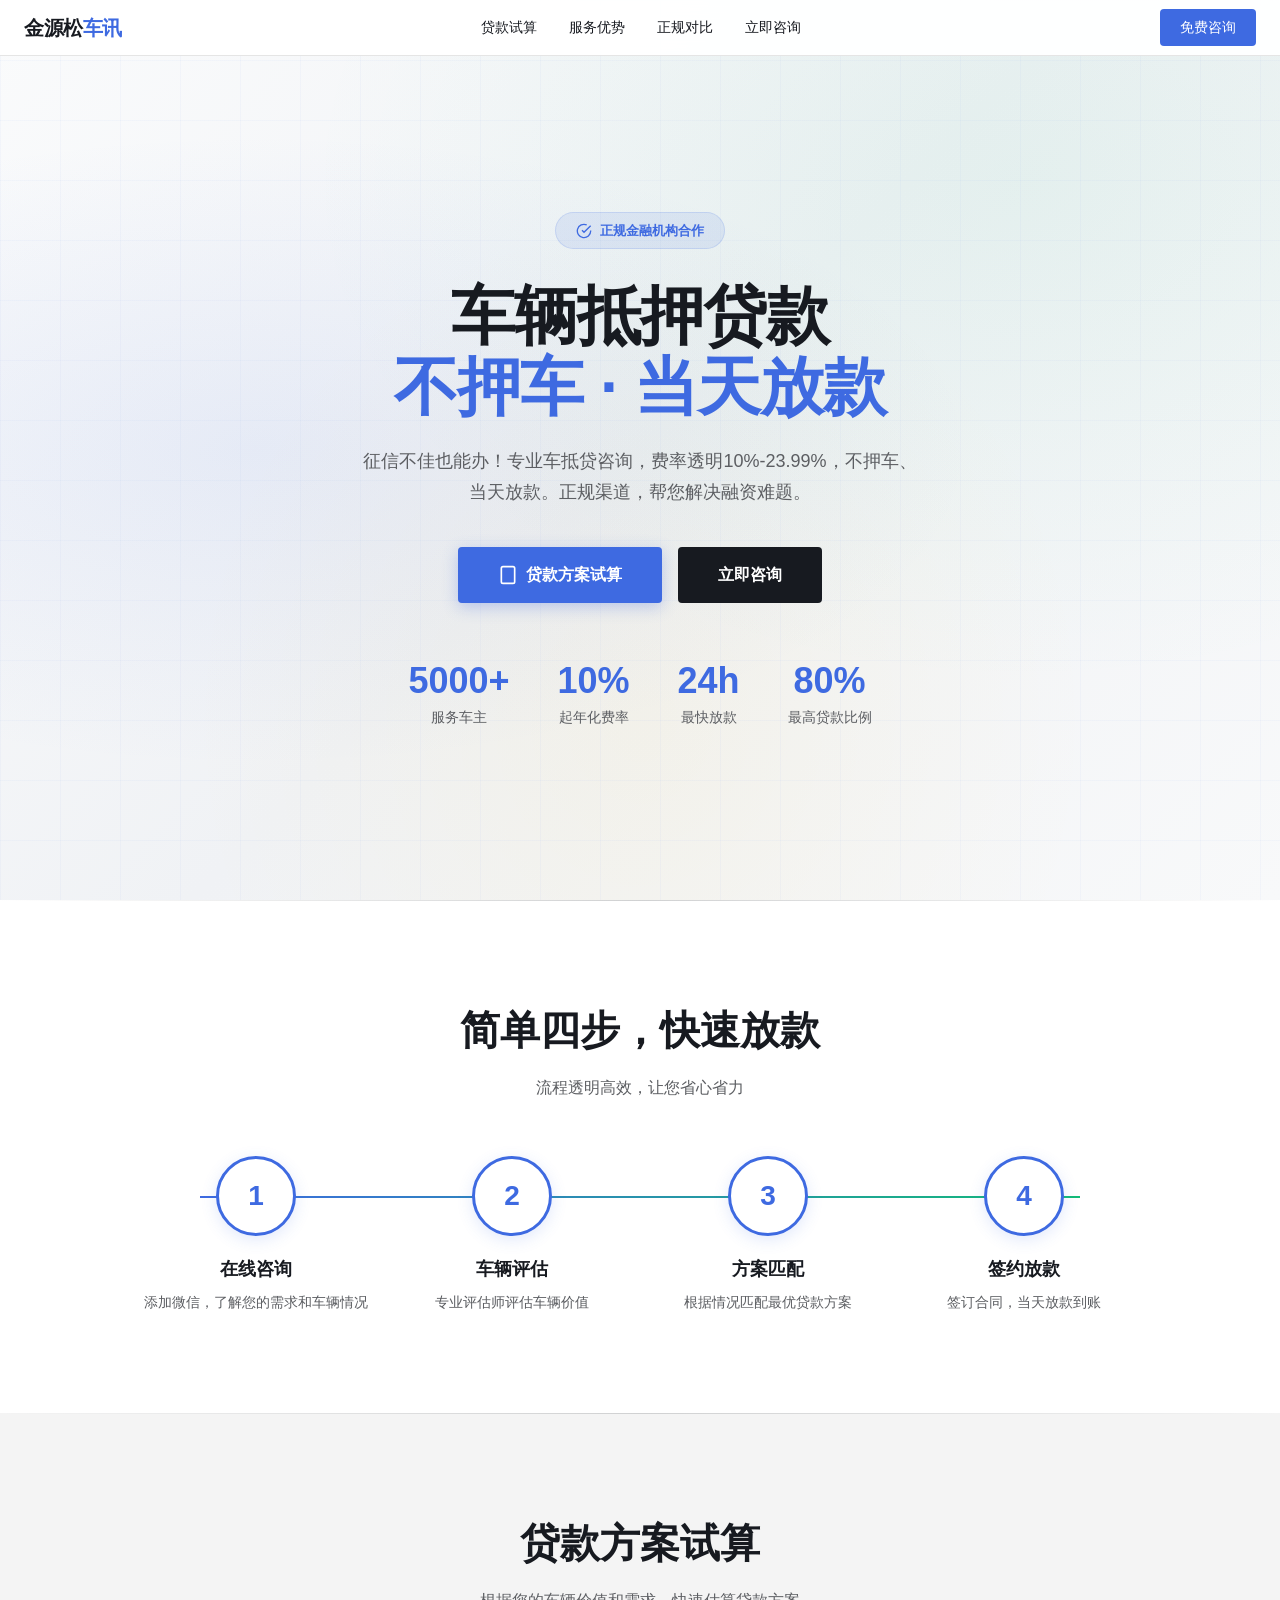
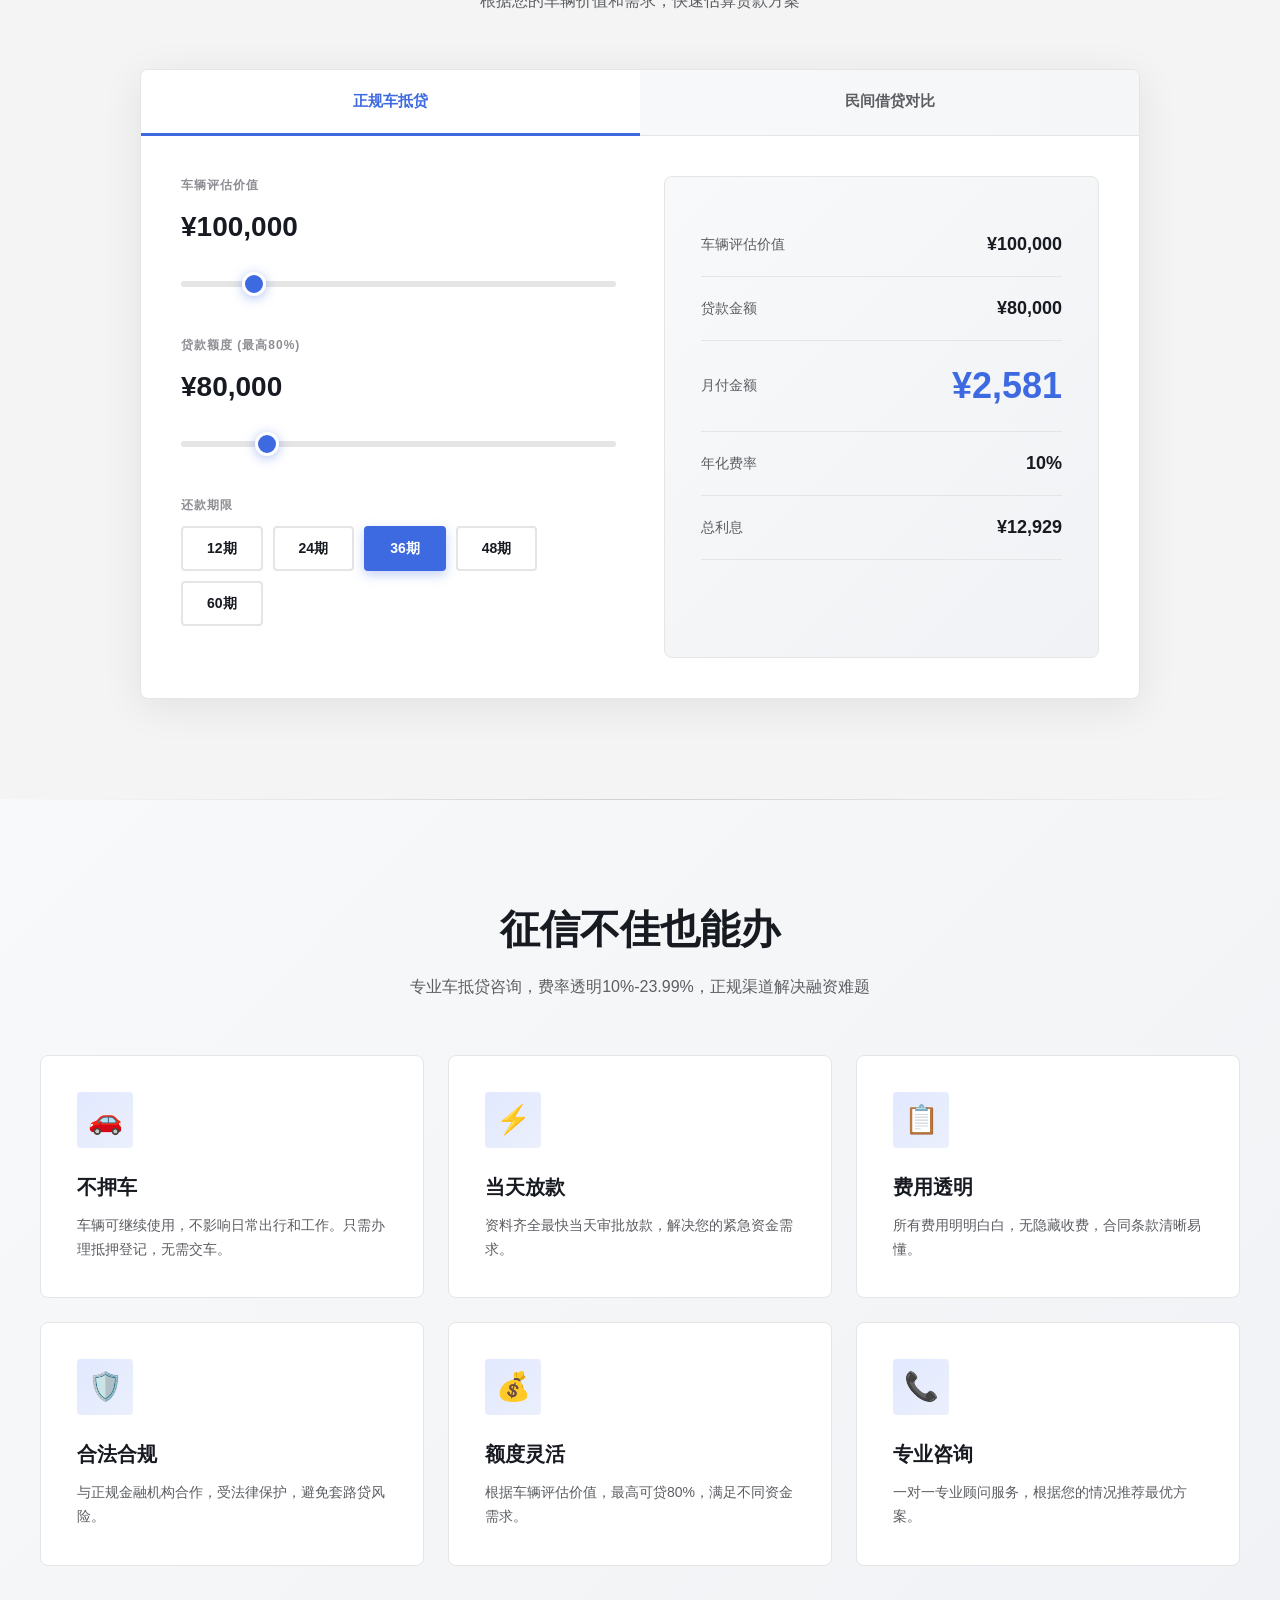
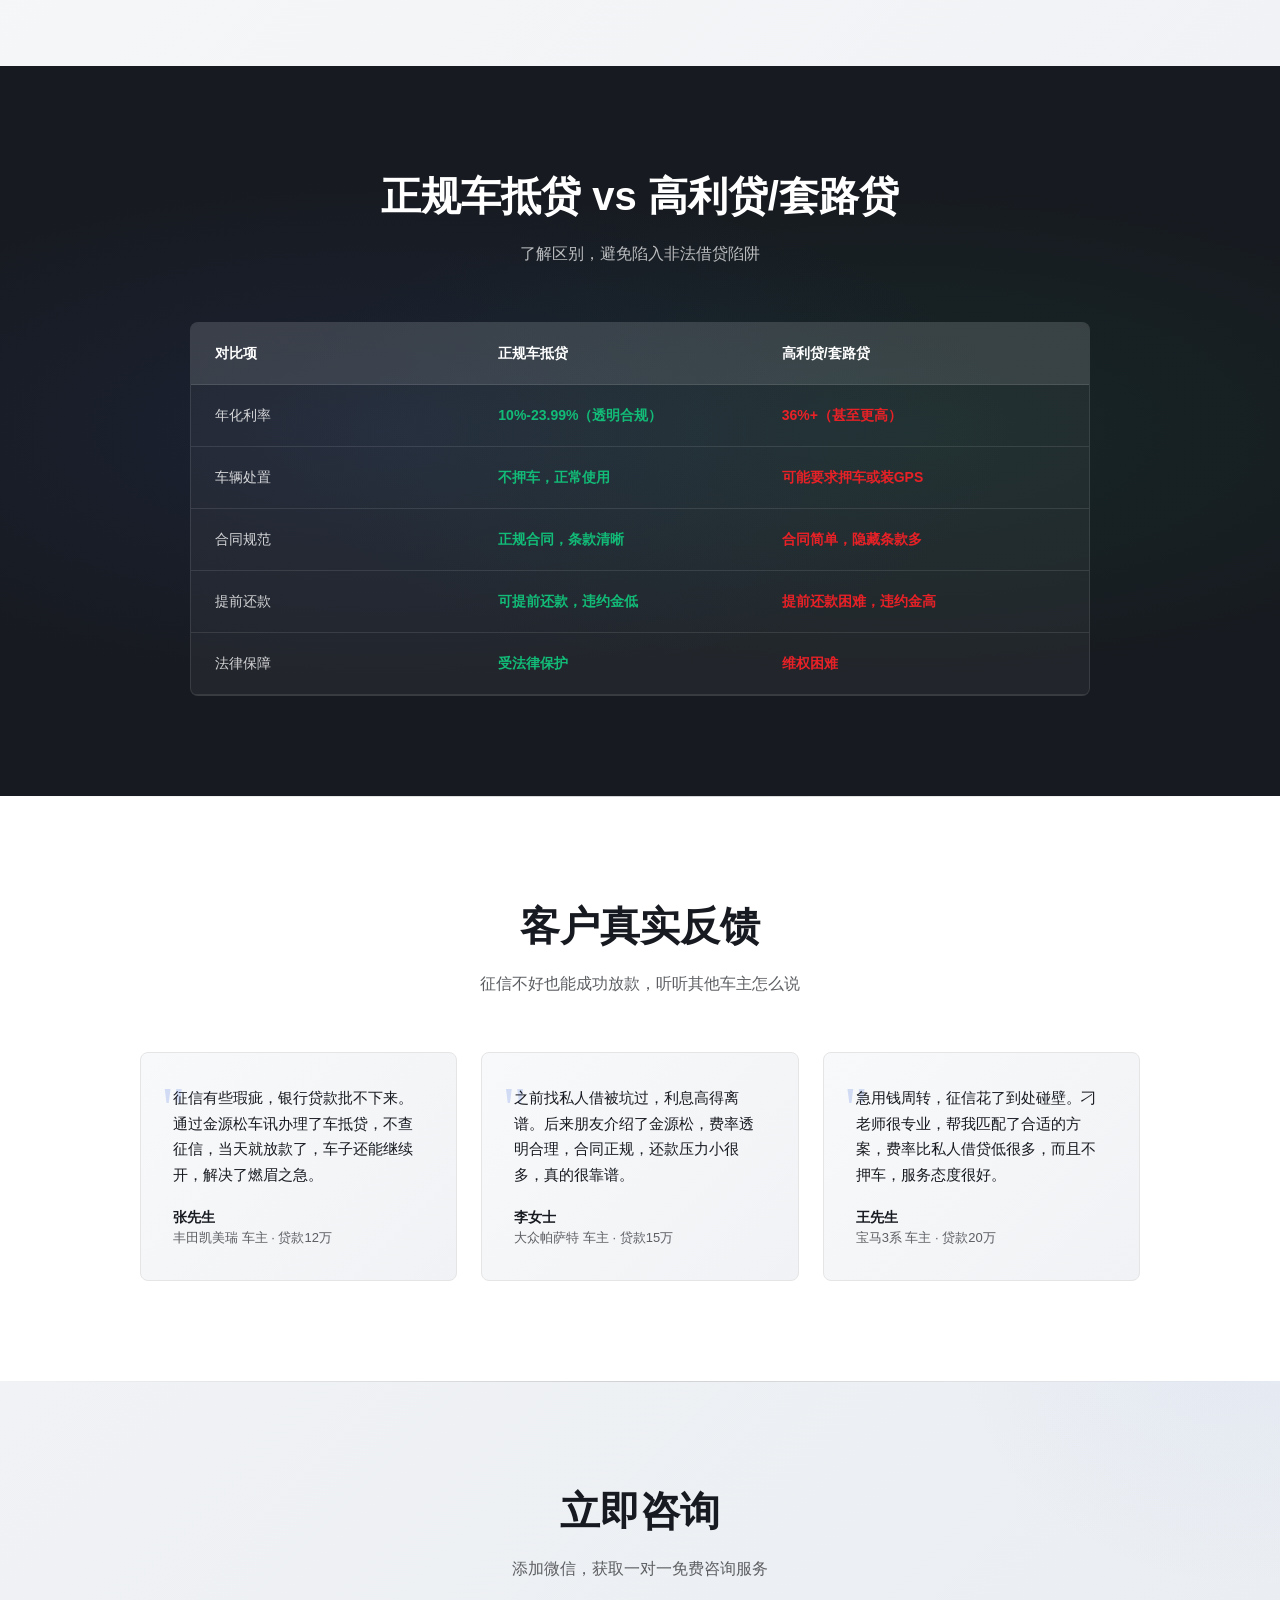
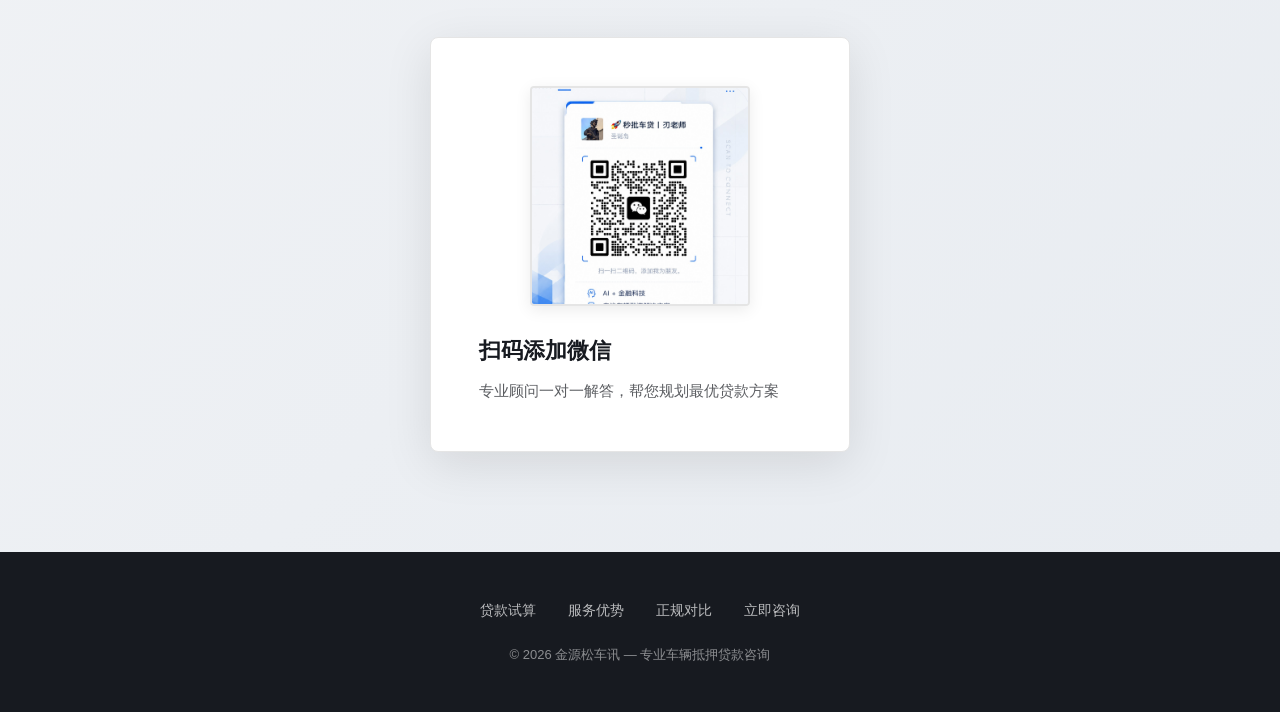
==== commit c41abdfb: "feat: update content - target credit-challenged users, rate 10%-23.99%, informal 36%+" ====
--- a/index.html
+++ b/index.html
@@ -4,7 +4,7 @@
   <meta charset="utf-8" />
   <meta name="viewport" content="width=device-width, initial-scale=1" />
   <title>金源松车讯 — 专业车辆抵押贷款咨询</title>
-  <meta name="description" content="帮助车主了解正规车抵贷与民间借贷的区别，提供合规透明的资金周转解决方案。不押车、费用透明、当天放款。" />
+  <meta name="description" content="征信不佳也能办！专业车辆抵押贷款咨询，费率10%-23.99%，不押车、费用透明、当天放款，帮您解决融资难题。" />
   <link rel="preconnect" href="https://fonts.googleapis.com" />
   <link rel="preconnect" href="https://fonts.gstatic.com" crossorigin />
   <link href="https://fonts.googleapis.com/css2?family=Noto+Sans+SC:wght@300;400;500;600;700&display=swap" rel="stylesheet" />
@@ -795,7 +795,7 @@
       </div>
       <h1>车辆抵押贷款<br><span class="highlight">不押车 · 当天放款</span></h1>
       <p class="hero-desc">
-        帮助车主了解正规车抵贷与民间借贷的区别，提供合规透明的资金周转解决方案。费用清晰，流程简单，保护您的权益。
+        征信不佳也能办！专业车抵贷咨询，费率透明10%-23.99%，不押车、当天放款。正规渠道，帮您解决融资难题。
       </p>
       <div class="hero-cta-group">
         <a href="#calculator" class="btn-primary">
@@ -811,7 +811,7 @@
         <div class="stat-label">服务车主</div>
       </div>
       <div class="stat-item">
-        <div class="stat-number">8.5%</div>
+        <div class="stat-number">10%</div>
         <div class="stat-label">起年化费率</div>
       </div>
       <div class="stat-item">
@@ -908,7 +908,7 @@
           </div>
           <div class="result-item">
             <span class="result-label">年化费率</span>
-            <span class="result-value" id="resultRate">8.5%</span>
+            <span class="result-value" id="resultRate">10%</span>
           </div>
           <div class="result-item">
             <span class="result-label">总利息</span>
@@ -926,8 +926,8 @@
   <!-- Features Section -->
   <section class="features-section" id="features">
     <div class="section-header">
-      <h2>为什么选择正规车抵贷</h2>
-      <p>与持牌金融机构合作，保障您的资金安全和合法权益</p>
+      <h2>征信不佳也能办</h2>
+      <p>专业车抵贷咨询，费率透明10%-23.99%，正规渠道解决融资难题</p>
     </div>
     <div class="features-grid">
       <div class="feature-card">
@@ -966,19 +966,19 @@
   <!-- Comparison Section -->
   <section class="comparison-section" id="comparison">
     <div class="section-header">
-      <h2>正规车抵贷 vs 民间借贷</h2>
-      <p>了解两者区别，避免陷入高利贷陷阱</p>
+      <h2>正规车抵贷 vs 高利贷/套路贷</h2>
+      <p>了解区别，避免陷入非法借贷陷阱</p>
     </div>
     <div class="comparison-table">
       <div class="comparison-row header">
         <div>对比项</div>
         <div>正规车抵贷</div>
-        <div>民间借贷</div>
+        <div>高利贷/套路贷</div>
       </div>
       <div class="comparison-row">
         <div class="label">年化利率</div>
-        <div class="check">6%-15%（合法范围）</div>
-        <div class="cross">20%-36%+（甚至更高）</div>
+        <div class="check">10%-23.99%（透明合规）</div>
+        <div class="cross">36%+（甚至更高）</div>
       </div>
       <div class="comparison-row">
         <div class="label">车辆处置</div>
@@ -1007,23 +1007,23 @@
   <section class="testimonials-section" id="testimonials">
     <div class="section-header">
       <h2>客户真实反馈</h2>
-      <p>听听其他车主怎么说</p>
+      <p>征信不好也能成功放款，听听其他车主怎么说</p>
     </div>
     <div class="testimonials-grid">
       <div class="testimonial-card">
-        <p class="testimonial-text">急需资金周转，通过金源松车讯办理了车抵贷。整个过程很透明，费用清晰，当天就放款了，车子还能继续开，真的很方便。</p>
+        <p class="testimonial-text">征信有些瑕疵，银行贷款批不下来。通过金源松车讯办理了车抵贷，不查征信，当天就放款了，车子还能继续开，解决了燃眉之急。</p>
         <div class="testimonial-author">张先生</div>
-        <div class="testimonial-role">Model Y 车主 · 贷款15万</div>
+        <div class="testimonial-role">丰田凯美瑞 车主 · 贷款12万</div>
       </div>
       <div class="testimonial-card">
-        <p class="testimonial-text">之前差点被民间借贷坑了，幸好咨询了金源松。他们帮我对比了正规方案和民间方案，省了不少利息，还避免了风险。</p>
+        <p class="testimonial-text">之前找私人借被坑过，利息高得离谱。后来朋友介绍了金源松，费率透明合理，合同正规，还款压力小很多，真的很靠谱。</p>
         <div class="testimonial-author">李女士</div>
+        <div class="testimonial-role">大众帕萨特 车主 · 贷款15万</div>
+      </div>
+      <div class="testimonial-card">
+        <p class="testimonial-text">急用钱周转，征信花了到处碰壁。刁老师很专业，帮我匹配了合适的方案，费率比私人借贷低很多，而且不押车，服务态度很好。</p>
+        <div class="testimonial-author">王先生</div>
         <div class="testimonial-role">宝马3系 车主 · 贷款20万</div>
-      </div>
-      <div class="testimonial-card">
-        <p class="testimonial-text">服务态度很好，顾问很专业，根据我的情况推荐了最适合的方案。还款压力小，提前还款也没有高额违约金。</p>
-        <div class="testimonial-author">王先生</div>
-        <div class="testimonial-role">奥迪A6L 车主 · 贷款30万</div>
       </div>
     </div>
   </section>
@@ -1088,21 +1088,21 @@
       let rate, monthly, totalInterest;
       
       if (currentTab === 'formal') {
-        // Formal loan: 8.5% annual rate
-        rate = 8.5;
+        // Formal loan: 10% annual rate
+        rate = 10;
         const monthlyRate = rate / 100 / 12;
         monthly = loanAmount * (monthlyRate * Math.pow(1 + monthlyRate, currentTerm)) / (Math.pow(1 + monthlyRate, currentTerm) - 1);
         totalInterest = monthly * currentTerm - loanAmount;
         document.getElementById('savingRow').style.display = 'none';
       } else {
-        // Informal loan: 24% annual rate
-        rate = 24;
+        // Informal loan: 36% annual rate
+        rate = 36;
         const monthlyRate = rate / 100 / 12;
         monthly = loanAmount * (monthlyRate * Math.pow(1 + monthlyRate, currentTerm)) / (Math.pow(1 + monthlyRate, currentTerm) - 1);
         totalInterest = monthly * currentTerm - loanAmount;
         
         // Calculate savings
-        const formalRate = 8.5 / 100 / 12;
+        const formalRate = 10 / 100 / 12;
         const formalMonthly = loanAmount * (formalRate * Math.pow(1 + formalRate, currentTerm)) / (Math.pow(1 + formalRate, currentTerm) - 1);
         const formalTotalInterest = formalMonthly * currentTerm - loanAmount;
         const saving = totalInterest - formalTotalInterest;
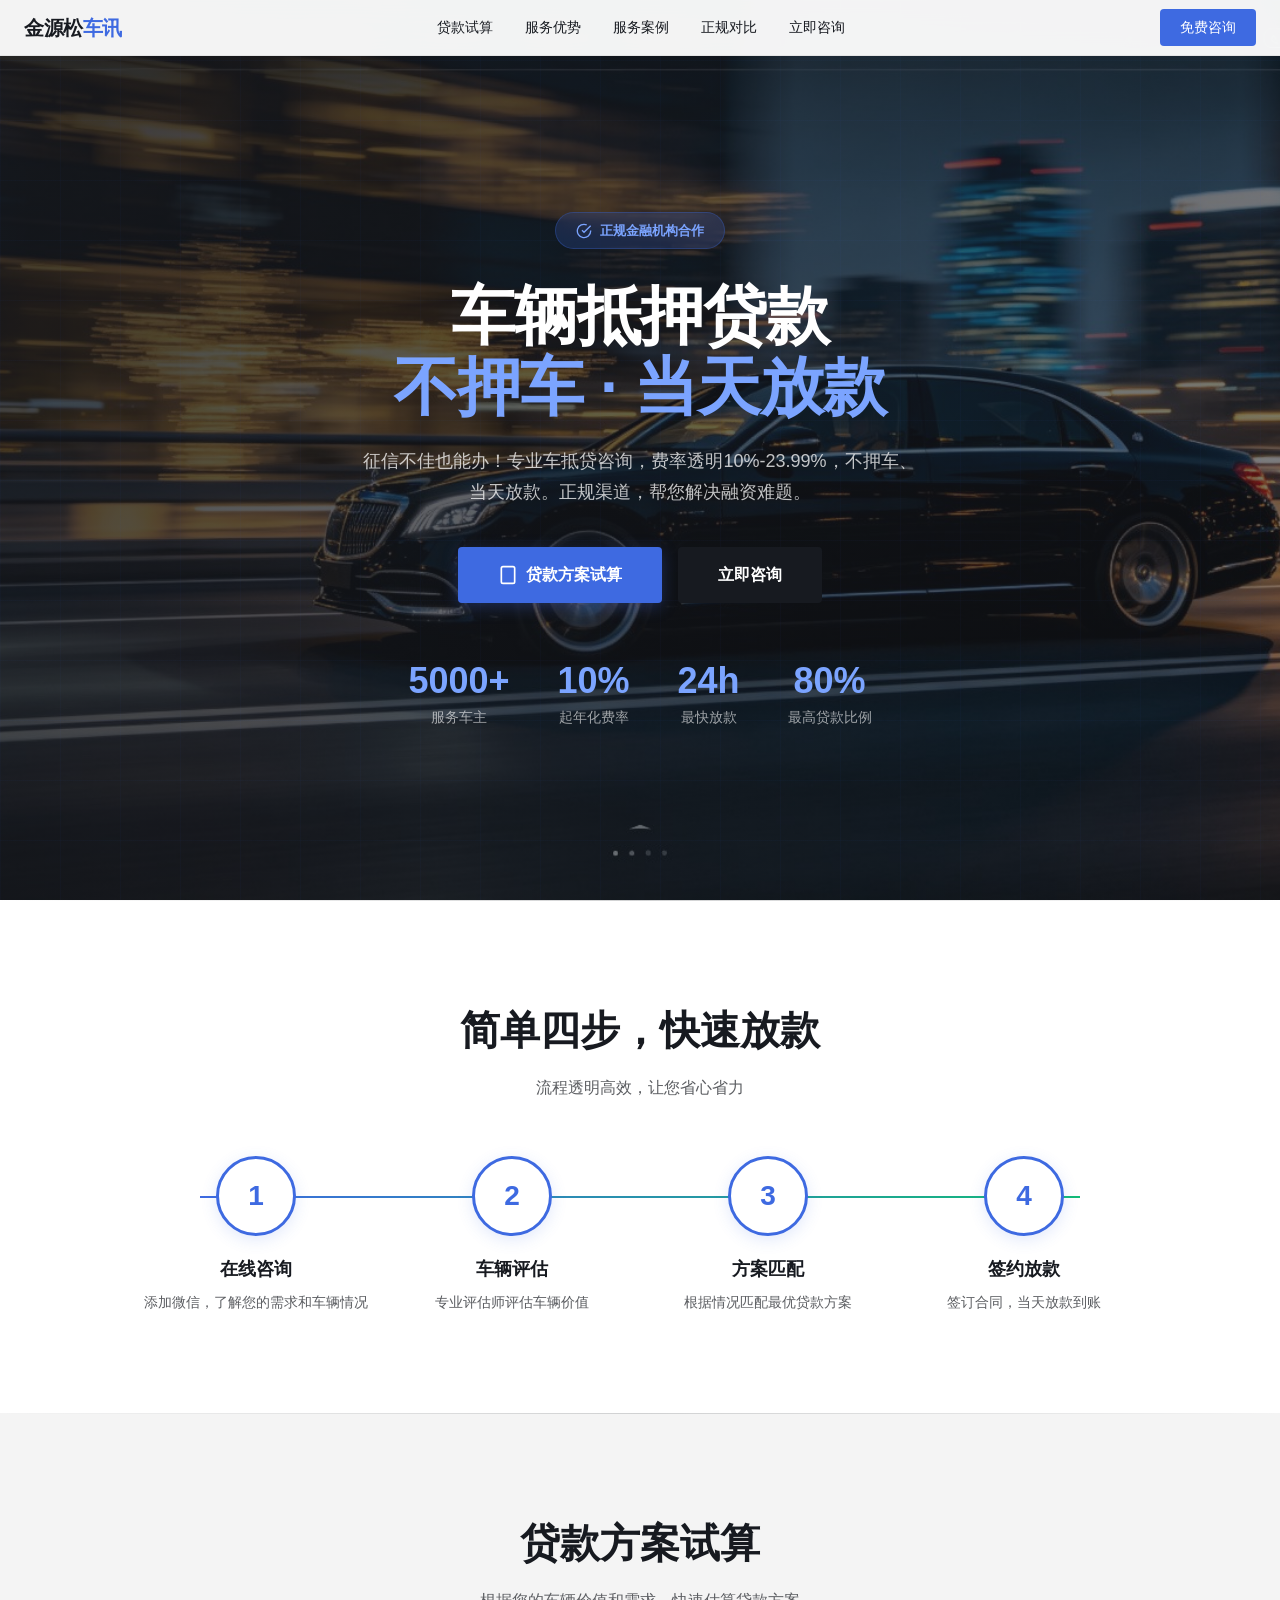
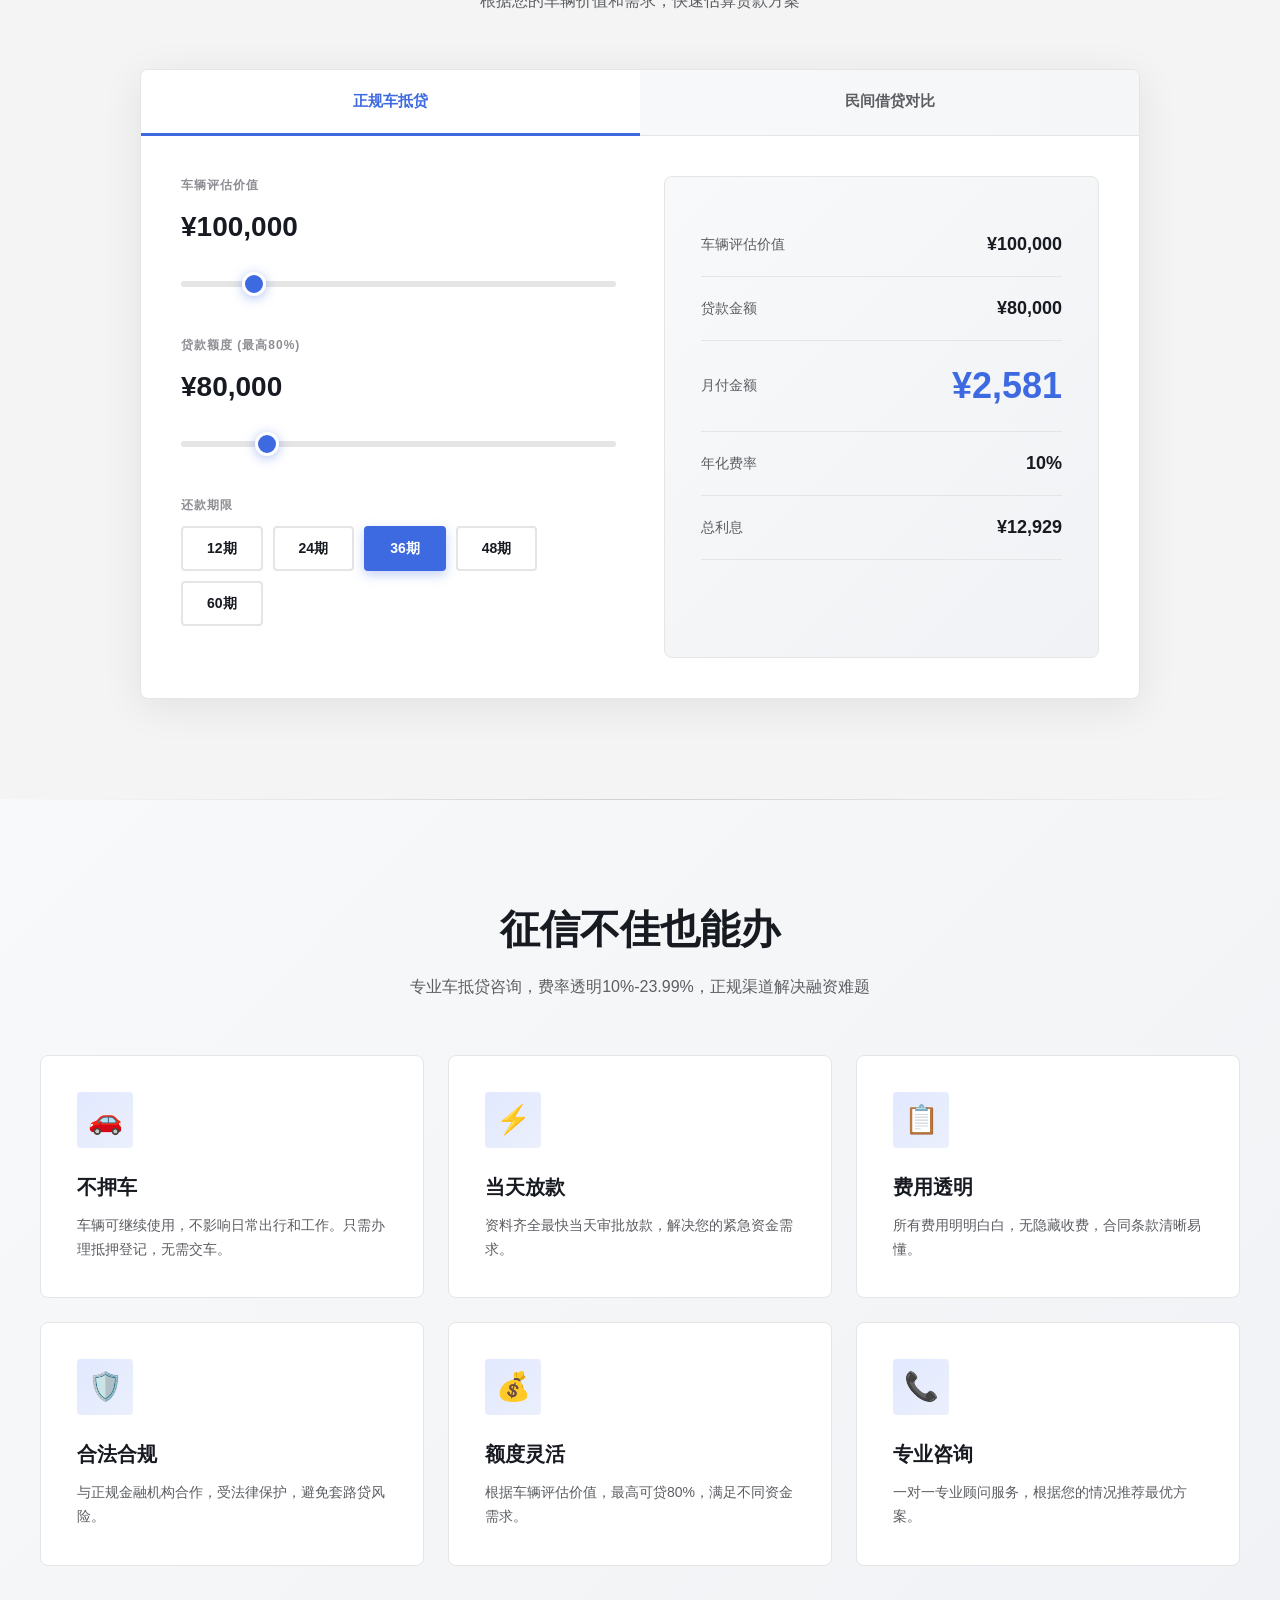
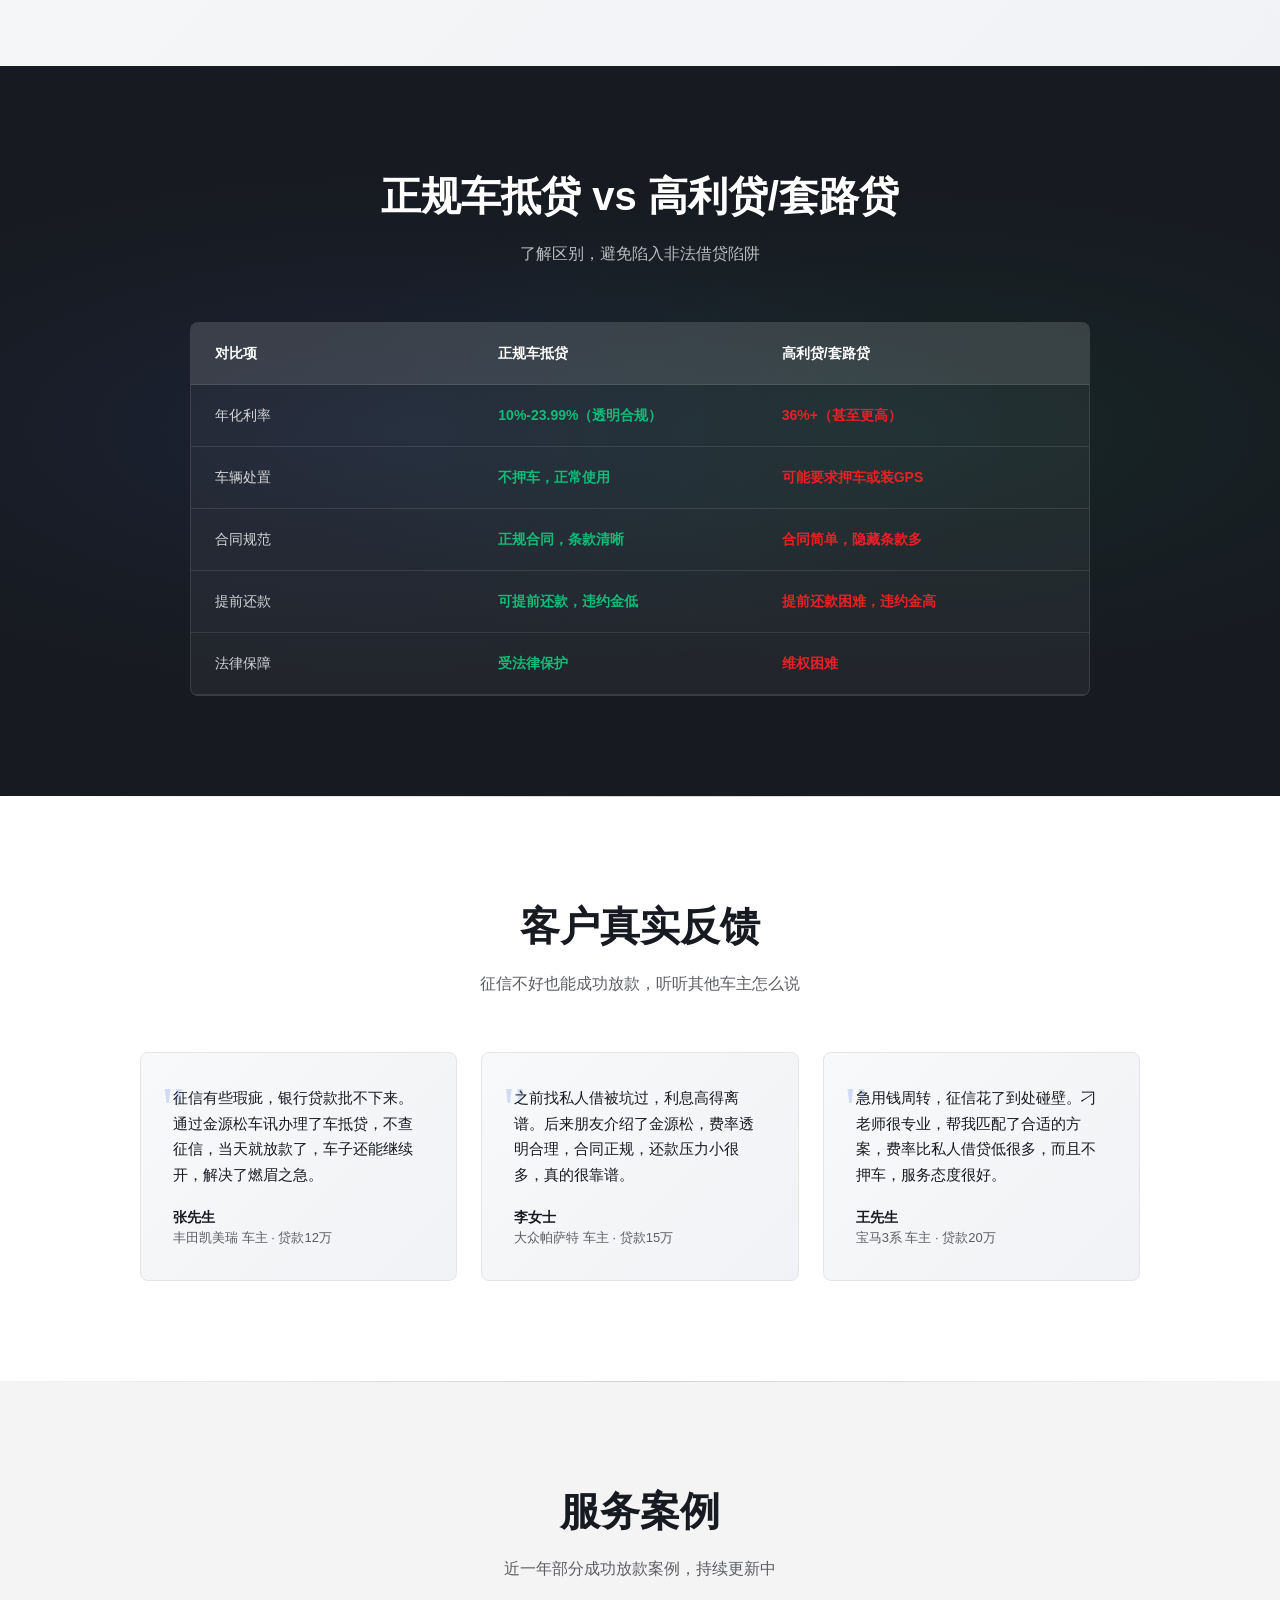
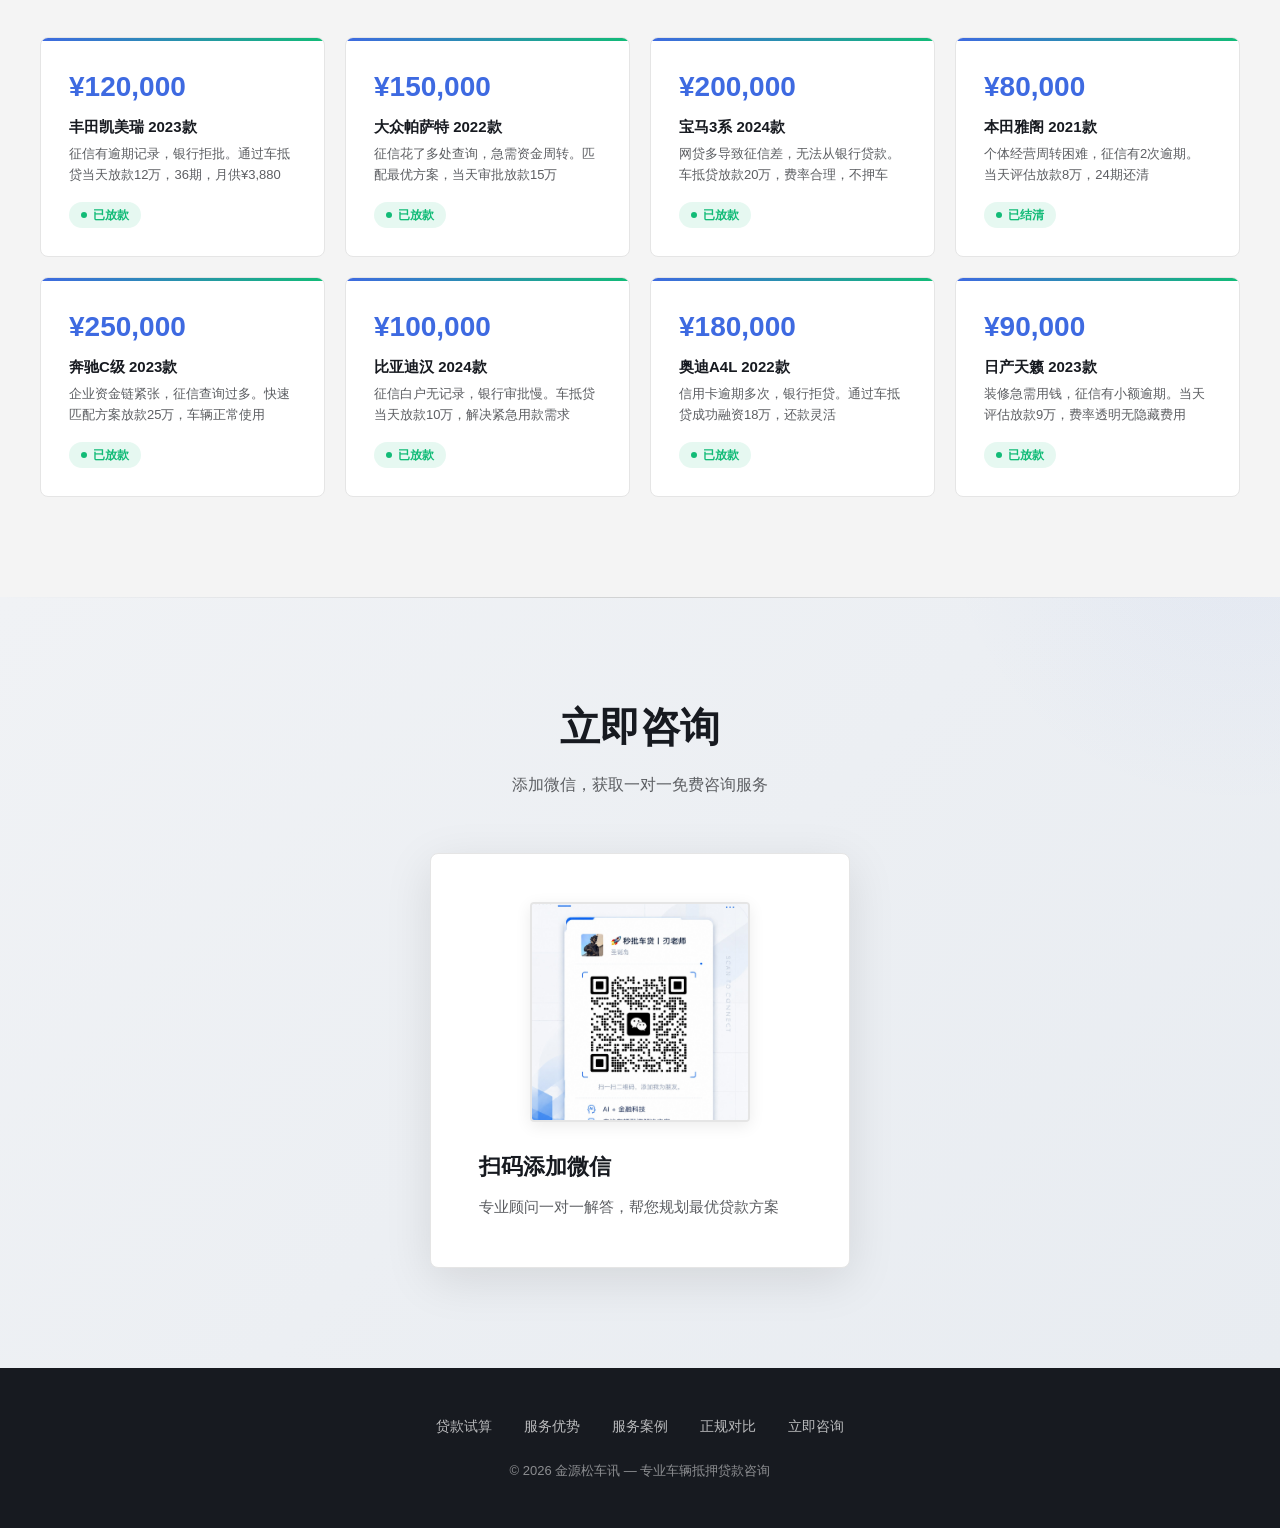
==== commit a59baea1: "feat: add hero background image + service cases section" ====
--- a/index.html
+++ b/index.html
@@ -109,10 +109,8 @@
       text-align: center;
       padding: 120px 24px 80px;
       background: 
-        radial-gradient(ellipse at 20% 50%, rgba(62,106,225,0.08) 0%, transparent 50%),
-        radial-gradient(ellipse at 80% 20%, rgba(18,187,119,0.06) 0%, transparent 50%),
-        radial-gradient(ellipse at 50% 80%, rgba(245,184,0,0.05) 0%, transparent 50%),
-        linear-gradient(135deg, #fafbfc 0%, #f0f2f5 50%, #f8f9fa 100%);
+        linear-gradient(135deg, rgba(23,26,32,0.85) 0%, rgba(23,26,32,0.7) 40%, rgba(23,26,32,0.5) 100%),
+        url('images/hero_bg.jpg') center/cover no-repeat;
       position: relative;
       overflow: hidden;
     }
@@ -138,14 +136,15 @@
       display: inline-flex;
       align-items: center;
       gap: 8px;
-      background: rgba(62,106,225,0.1);
-      color: var(--accent);
+      background: rgba(62,106,225,0.2);
+      color: #7ba4ff;
       padding: 8px 20px;
       border-radius: 100px;
       font-size: 13px;
       font-weight: 600;
       margin-bottom: 32px;
-      border: 1px solid rgba(62,106,225,0.15);
+      border: 1px solid rgba(62,106,225,0.3);
+      backdrop-filter: blur(10px);
     }
     .hero h1 {
       font-size: clamp(36px, 6vw, 64px);
@@ -153,11 +152,12 @@
       line-height: 1.1;
       letter-spacing: -1px;
       margin-bottom: 24px;
-    }
-    .hero h1 .highlight { color: var(--accent); }
+      color: #ffffff;
+    }
+    .hero h1 .highlight { color: #7ba4ff; }
     .hero-desc {
       font-size: 18px;
-      color: var(--text-secondary);
+      color: rgba(255,255,255,0.75);
       margin-bottom: 40px;
       line-height: 1.7;
       max-width: 560px;
@@ -218,13 +218,13 @@
     .stat-number {
       font-size: 36px;
       font-weight: 700;
-      color: var(--accent);
+      color: #7ba4ff;
       line-height: 1;
       margin-bottom: 8px;
     }
     .stat-label {
       font-size: 14px;
-      color: var(--text-secondary);
+      color: rgba(255,255,255,0.6);
     }
 
     /* ===== Calculator Section ===== */
@@ -654,6 +654,87 @@
       color: var(--text-secondary);
     }
 
+    /* ===== Cases Section ===== */
+    .cases-section {
+      padding: 100px 24px;
+      background: var(--bg-secondary);
+      position: relative;
+    }
+    .cases-section::before {
+      content: '';
+      position: absolute;
+      top: 0;
+      left: 0;
+      right: 0;
+      height: 1px;
+      background: linear-gradient(90deg, transparent, var(--border), transparent);
+    }
+    .cases-grid {
+      max-width: 1200px;
+      margin: 0 auto;
+      display: grid;
+      grid-template-columns: repeat(auto-fit, minmax(260px, 1fr));
+      gap: 20px;
+    }
+    .case-card {
+      background: white;
+      border-radius: var(--radius-lg);
+      padding: 28px;
+      border: 1px solid var(--border-light);
+      transition: all var(--transition);
+      position: relative;
+      overflow: hidden;
+    }
+    .case-card:hover {
+      transform: translateY(-4px);
+      box-shadow: 0 16px 48px rgba(0,0,0,0.08);
+    }
+    .case-card::before {
+      content: '';
+      position: absolute;
+      top: 0;
+      left: 0;
+      right: 0;
+      height: 3px;
+      background: linear-gradient(90deg, var(--accent), var(--success));
+    }
+    .case-amount {
+      font-size: 28px;
+      font-weight: 700;
+      color: var(--accent);
+      margin-bottom: 8px;
+    }
+    .case-vehicle {
+      font-size: 15px;
+      font-weight: 600;
+      color: var(--text-primary);
+      margin-bottom: 6px;
+    }
+    .case-detail {
+      font-size: 13px;
+      color: var(--text-secondary);
+      line-height: 1.6;
+    }
+    .case-status {
+      display: inline-flex;
+      align-items: center;
+      gap: 6px;
+      margin-top: 16px;
+      padding: 4px 12px;
+      background: rgba(18,187,119,0.1);
+      color: var(--success);
+      border-radius: 100px;
+      font-size: 12px;
+      font-weight: 600;
+    }
+    .case-status::before {
+      content: '';
+      width: 6px;
+      height: 6px;
+      background: var(--success);
+      border-radius: 50%;
+    }
+
     /* ===== QR Section ===== */
     .qr-section {
       padding: 100px 24px;
@@ -775,6 +856,7 @@
     <nav class="header-nav">
       <a href="#calculator">贷款试算</a>
       <a href="#features">服务优势</a>
+      <a href="#cases">服务案例</a>
       <a href="#comparison">正规对比</a>
       <a href="#contact">立即咨询</a>
     </nav>
@@ -1028,6 +1110,64 @@
     </div>
   </section>
 
+  <!-- Cases Section -->
+  <section class="cases-section" id="cases">
+    <div class="section-header">
+      <h2>服务案例</h2>
+      <p>近一年部分成功放款案例，持续更新中</p>
+    </div>
+    <div class="cases-grid">
+      <div class="case-card">
+        <div class="case-amount">¥120,000</div>
+        <div class="case-vehicle">丰田凯美瑞 2023款</div>
+        <div class="case-detail">征信有逾期记录，银行拒批。通过车抵贷当天放款12万，36期，月供¥3,880</div>
+        <div class="case-status">已放款</div>
+      </div>
+      <div class="case-card">
+        <div class="case-amount">¥150,000</div>
+        <div class="case-vehicle">大众帕萨特 2022款</div>
+        <div class="case-detail">征信花了多处查询，急需资金周转。匹配最优方案，当天审批放款15万</div>
+        <div class="case-status">已放款</div>
+      </div>
+      <div class="case-card">
+        <div class="case-amount">¥200,000</div>
+        <div class="case-vehicle">宝马3系 2024款</div>
+        <div class="case-detail">网贷多导致征信差，无法从银行贷款。车抵贷放款20万，费率合理，不押车</div>
+        <div class="case-status">已放款</div>
+      </div>
+      <div class="case-card">
+        <div class="case-amount">¥80,000</div>
+        <div class="case-vehicle">本田雅阁 2021款</div>
+        <div class="case-detail">个体经营周转困难，征信有2次逾期。当天评估放款8万，24期还清</div>
+        <div class="case-status">已结清</div>
+      </div>
+      <div class="case-card">
+        <div class="case-amount">¥250,000</div>
+        <div class="case-vehicle">奔驰C级 2023款</div>
+        <div class="case-detail">企业资金链紧张，征信查询过多。快速匹配方案放款25万，车辆正常使用</div>
+        <div class="case-status">已放款</div>
+      </div>
+      <div class="case-card">
+        <div class="case-amount">¥100,000</div>
+        <div class="case-vehicle">比亚迪汉 2024款</div>
+        <div class="case-detail">征信白户无记录，银行审批慢。车抵贷当天放款10万，解决紧急用款需求</div>
+        <div class="case-status">已放款</div>
+      </div>
+      <div class="case-card">
+        <div class="case-amount">¥180,000</div>
+        <div class="case-vehicle">奥迪A4L 2022款</div>
+        <div class="case-detail">信用卡逾期多次，银行拒贷。通过车抵贷成功融资18万，还款灵活</div>
+        <div class="case-status">已放款</div>
+      </div>
+      <div class="case-card">
+        <div class="case-amount">¥90,000</div>
+        <div class="case-vehicle">日产天籁 2023款</div>
+        <div class="case-detail">装修急需用钱，征信有小额逾期。当天评估放款9万，费率透明无隐藏费用</div>
+        <div class="case-status">已放款</div>
+      </div>
+    </div>
+  </section>
+
   <!-- QR Section -->
   <section class="qr-section" id="contact">
     <div class="section-header">
@@ -1050,6 +1190,7 @@
     <div class="footer-links">
       <a href="#calculator">贷款试算</a>
       <a href="#features">服务优势</a>
+      <a href="#cases">服务案例</a>
       <a href="#comparison">正规对比</a>
       <a href="#contact">立即咨询</a>
     </div>
